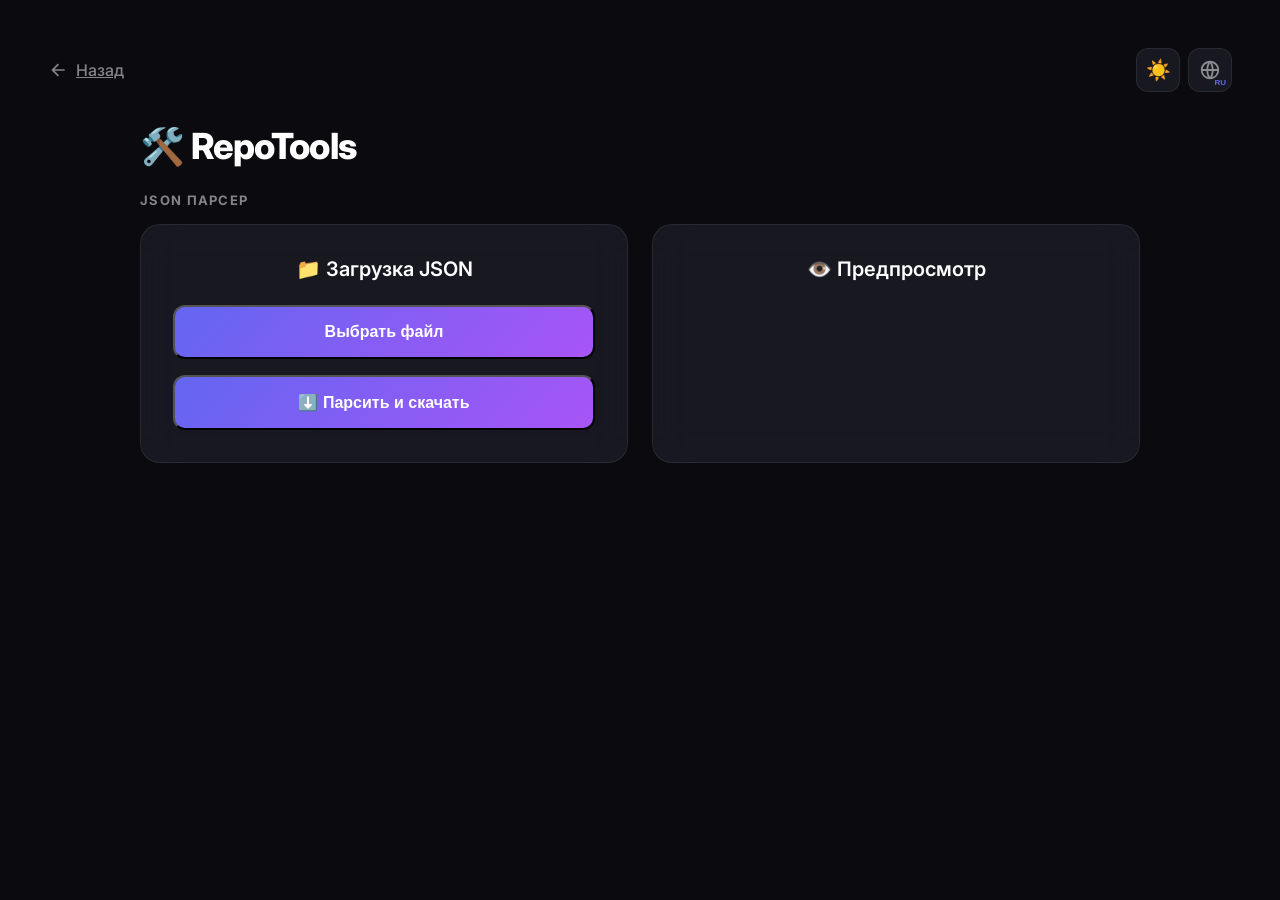
==== repotools/repository.html @ b291fd8c "1" ====
<!DOCTYPE html>
<html lang="ru" data-theme="dark">
<head>
    <meta charset="UTF-8">
    <meta name="viewport" content="width=device-width, initial-scale=1.0">
    <title data-i18n="title">RepoTools | iApps</title>
    <meta name="robots" content="noindex, nofollow, noarchive">
    <link rel="icon" type="image/png" href="../Images/Profile.PNG">
    <link rel="apple-touch-icon" href="../Images/Profile.PNG">
    <link rel="preconnect" href="https://fonts.googleapis.com">
    <link rel="preconnect" href="https://fonts.gstatic.com" crossorigin>
    <link href="https://fonts.googleapis.com/css2?family=Inter:wght@400;500;600;700&display=swap" rel="stylesheet">
    <style>
        :root { --font: 'Inter', -apple-system, sans-serif; }
        [data-theme="dark"] {
            --bg: #0a0a0f; --bg-card: rgba(26,26,36,0.9); --border: rgba(255,255,255,0.08);
            --text: #fff; --text-muted: rgba(255,255,255,0.5); --accent: #6366f1;
        }
        [data-theme="light"] {
            --bg: #f8fafc; --bg-card: rgba(255,255,255,0.95); --border: rgba(0,0,0,0.08);
            --text: #0f172a; --text-muted: #64748b; --accent: #6366f1;
        }
        *, *::before, *::after { margin: 0; padding: 0; box-sizing: border-box; }
        body {
            font-family: var(--font);
            background: var(--bg);
            color: var(--text);
            min-height: 100vh;
            padding: clamp(1rem, 5vw, 3rem);
            transition: all 0.3s;
        }
        .header { display: flex; align-items: center; justify-content: space-between; margin-bottom: 2rem; }
        .back { display: flex; align-items: center; gap: 0.5rem; color: var(--text-muted); font-weight: 500; transition: color 0.2s; }
        .back:hover { color: var(--accent); }
        .back svg { fill: currentColor; }
        .theme-btn {
            width: 44px; height: 44px; border-radius: 12px; background: var(--bg-card);
            border: 1px solid var(--border); display: flex; align-items: center; justify-content: center;
            font-size: 1.25rem; cursor: pointer; transition: all 0.2s;
        }
        .theme-btn:hover { border-color: var(--accent); }
        .actions { display: flex; gap: 0.5rem; }
        .lang-btn { position: relative; color: var(--text-muted); }
        .lang-btn:hover { color: var(--accent); }
        .lang-code { position: absolute; right: 5px; bottom: 4px; font-size: 0.5rem; font-weight: 800; line-height: 1; color: var(--accent); pointer-events: none; }
        .page-title { max-width: 1000px; margin: 0 auto 1.5rem; font-size: clamp(1.5rem, 4vw, 2.25rem); font-weight: 800; letter-spacing: -0.02em; }
        .tool { max-width: 1000px; margin: 0 auto 2.5rem; }
        .tool__title { font-size: 0.8125rem; font-weight: 700; letter-spacing: 0.1em; text-transform: uppercase; color: var(--text-muted); margin-bottom: 1rem; }
        .tool .container { max-width: none; }
        .container {
            display: grid;
            grid-template-columns: repeat(auto-fit, minmax(min(100%, 400px), 1fr));
            gap: 1.5rem;
            max-width: 1000px;
            margin: 0 auto;
        }
        .card {
            background: var(--bg-card);
            border: 1px solid var(--border);
            border-radius: 20px;
            padding: 2rem;
            backdrop-filter: blur(20px);
        }
        .card__title { font-size: 1.25rem; font-weight: 600; margin-bottom: 1.5rem; text-align: center; }
        .btn {
            display: flex; align-items: center; justify-content: center; width: 100%;
            padding: 1rem; font-size: 1rem; font-weight: 600; border-radius: 12px;
            background: linear-gradient(135deg, #6366f1, #a855f7); color: #fff;
            cursor: pointer; transition: all 0.2s; margin-bottom: 1rem; position: relative; overflow: hidden;
        }
        .btn:hover { transform: translateY(-2px); box-shadow: 0 8px 30px rgba(99,102,241,0.4); }
        .btn:last-child { margin-bottom: 0; }
        .btn input[type="file"] { position: absolute; inset: 0; opacity: 0; cursor: pointer; }
        .json-box {
            display: none; background: var(--bg); border: 1px solid var(--border); border-radius: 12px;
            padding: 1rem; max-height: 50vh; overflow: auto; font-family: 'SF Mono', monospace;
            font-size: 0.8125rem; line-height: 1.7; white-space: pre-wrap; word-break: break-word;
        }
        .json-box.active { display: block; }
        .json-key { color: #f472b6; }
        .json-string { color: #a5d6ff; }
        .json-boolean { color: #c4b5fd; }
        .json-number { color: #86efac; }
        ::-webkit-scrollbar { width: 8px; }
        ::-webkit-scrollbar-track { background: transparent; }
        ::-webkit-scrollbar-thumb { background: var(--border); border-radius: 4px; }
    </style>
</head>
<body>
    <div class="header">
        <a href="../" class="back">
            <svg width="20" height="20" viewBox="0 0 24 24"><path d="M7.828 11H20v2H7.828l5.364 5.364-1.414 1.414L4 12l7.778-7.778 1.414 1.414z"/></svg>
            <span data-i18n="back">Назад</span>
        </a>
        <div class="actions">
            <button class="theme-btn" id="themeBtn">🌙</button>
            <button class="theme-btn lang-btn" id="langBtn" type="button" aria-label="Сменить язык">
                <svg width="22" height="22" viewBox="0 0 24 24" fill="currentColor"><path d="M12 22C6.477 22 2 17.523 2 12S6.477 2 12 2s10 4.477 10 10-4.477 10-10 10zm-2.29-2.333A17.9 17.9 0 0 1 8.027 13H4.062a8.008 8.008 0 0 0 5.648 6.667zM10.03 13c.151 2.439.848 4.73 1.97 6.752A15.905 15.905 0 0 0 13.97 13h-3.94zm9.908 0h-3.965a17.9 17.9 0 0 1-1.683 6.667A8.008 8.008 0 0 0 19.938 13zM4.062 11h3.965A17.9 17.9 0 0 1 9.71 4.333 8.008 8.008 0 0 0 4.062 11zm5.969 0h3.938A15.905 15.905 0 0 0 12 4.248 15.905 15.905 0 0 0 10.03 11zm4.259-6.667A17.9 17.9 0 0 1 15.973 11h3.965a8.008 8.008 0 0 0-5.648-6.667z"/></svg>
                <span class="lang-code" id="langCode">RU</span>
            </button>
        </div>
    </div>

    <h1 class="page-title" data-i18n="pageTitle">🛠️ RepoTools</h1>

    <section class="tool">
        <h2 class="tool__title" data-i18n="tool">JSON Парсер</h2>
    <div class="container">
        <div class="card">
            <h2 class="card__title" data-i18n="upload">📁 Загрузка JSON</h2>
            <button class="btn">
                <span data-i18n="choose">Выбрать файл</span>
                <input type="file" id="fileInput" accept=".json">
            </button>
            <button class="btn" id="parseBtn" data-i18n="parse">⬇️ Парсить и скачать</button>
        </div>
        <div class="card">
            <h2 class="card__title" data-i18n="preview">👁️ Предпросмотр</h2>
            <pre class="json-box" id="jsonBox"></pre>
        </div>
    </div>
    </section>

    <script>
        // Language (shared with the main site via localStorage)
        const DICT = {
            ru: { title: 'RepoTools | iApps', pageTitle: '🛠️ RepoTools', tool: 'JSON Парсер', back: 'Назад', upload: '📁 Загрузка JSON', choose: 'Выбрать файл',
                  parse: '⬇️ Парсить и скачать', preview: '👁️ Предпросмотр', aria: 'Сменить язык',
                  errParse: 'Ошибка парсинга JSON', errField: 'Загрузите JSON с полем appRepositories' },
            en: { title: 'RepoTools | iApps', pageTitle: '🛠️ RepoTools', tool: 'JSON Parser', back: 'Back', upload: '📁 Upload JSON', choose: 'Choose file',
                  parse: '⬇️ Parse and download', preview: '👁️ Preview', aria: 'Change language',
                  errParse: 'JSON parsing error', errField: 'Upload a JSON file with an appRepositories field' }
        };
        let lang = 'ru';
        try { const s = localStorage.getItem('lang'); if (s === 'ru' || s === 'en') lang = s; } catch (e) {}
        const t = (k) => DICT[lang][k];
        function applyLang() {
            document.documentElement.lang = lang;
            document.querySelectorAll('[data-i18n]').forEach(el => { el.textContent = t(el.dataset.i18n); });
            document.getElementById('langCode').textContent = lang.toUpperCase();
            document.getElementById('langBtn').setAttribute('aria-label', t('aria'));
        }
        document.getElementById('langBtn').onclick = () => {
            lang = lang === 'ru' ? 'en' : 'ru';
            try { localStorage.setItem('lang', lang); } catch (e) {}
            applyLang();
        };
        applyLang();

        // Theme
        const html = document.documentElement;
        const themeBtn = document.getElementById('themeBtn');
        const saved = localStorage.getItem('theme') || 'dark';
        html.dataset.theme = saved;
        themeBtn.textContent = saved === 'dark' ? '☀️' : '🌙';
        
        themeBtn.onclick = () => {
            const next = html.dataset.theme === 'dark' ? 'light' : 'dark';
            html.dataset.theme = next;
            localStorage.setItem('theme', next);
            themeBtn.textContent = next === 'dark' ? '☀️' : '🌙';
        };

        // JSON Parser
        let jsonData = null;
        const fileInput = document.getElementById('fileInput');
        const parseBtn = document.getElementById('parseBtn');
        const jsonBox = document.getElementById('jsonBox');

        fileInput.onchange = function() {
            const file = this.files[0];
            if (!file) return;
            const reader = new FileReader();
            reader.onload = () => {
                try {
                    jsonData = JSON.parse(reader.result);
                    jsonBox.innerHTML = highlight(JSON.stringify(jsonData, null, 2));
                    jsonBox.classList.add('active');
                } catch { alert(t('errParse')); }
            };
            reader.readAsText(file);
        };

        function highlight(json) {
            return json.replace(
                /("(\\u[\da-fA-F]{4}|\\[^u]|[^\\"])*"(\s*:)?|\b(true|false|null)\b|-?\d+(?:\.\d*)?(?:[eE][+-]?\d+)?)/g,
                m => {
                    let c = 'json-number';
                    if (/^"/.test(m)) c = /:$/.test(m) ? 'json-key' : 'json-string';
                    else if (/true|false/.test(m)) c = 'json-boolean';
                    return `<span class="${c}">${m}</span>`;
                }
            );
        }

        parseBtn.onclick = () => {
            if (!jsonData?.appRepositories) return alert(t('errField'));
            const data = jsonData.appRepositories.map(a => ({
                appName: a.appName, appImage: a.appImage, appVersion: a.appVersion,
                appDescription: a.appDescription, appUpdateTime: a.appUpdateTime
            }));
            const blob = new Blob([JSON.stringify(data, null, 4)], { type: 'application/json' });
            const a = document.createElement('a');
            a.href = URL.createObjectURL(blob);
            a.download = 'Repo.json';
            a.click();
        };
    </script>
</body>
</html>
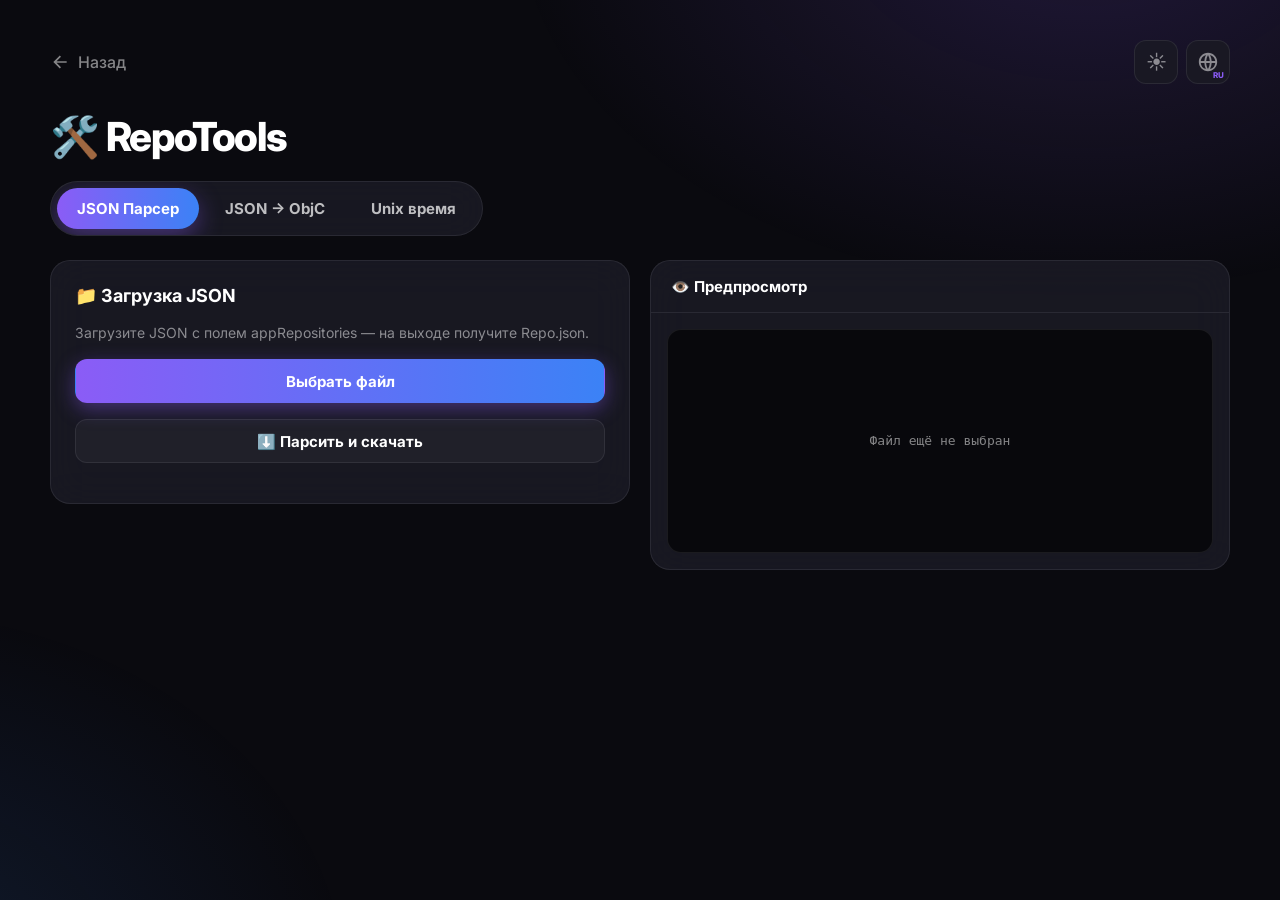
==== commit be04a18d: "2" ====
--- a/repotools/repository.html
+++ b/repotools/repository.html
@@ -2,209 +2,738 @@
 <html lang="ru" data-theme="dark">
 <head>
     <meta charset="UTF-8">
-    <meta name="viewport" content="width=device-width, initial-scale=1.0">
+    <meta name="viewport" content="width=device-width, initial-scale=1.0, viewport-fit=cover">
     <title data-i18n="title">RepoTools | iApps</title>
     <meta name="robots" content="noindex, nofollow, noarchive">
     <link rel="icon" type="image/png" href="../Images/Profile.PNG">
     <link rel="apple-touch-icon" href="../Images/Profile.PNG">
     <link rel="preconnect" href="https://fonts.googleapis.com">
     <link rel="preconnect" href="https://fonts.gstatic.com" crossorigin>
-    <link href="https://fonts.googleapis.com/css2?family=Inter:wght@400;500;600;700&display=swap" rel="stylesheet">
+    <link href="https://fonts.googleapis.com/css2?family=Inter:wght@400;500;600;700;800&display=swap" rel="stylesheet">
     <style>
-        :root { --font: 'Inter', -apple-system, sans-serif; }
+        :root {
+            --font: 'Inter', -apple-system, BlinkMacSystemFont, 'Segoe UI', sans-serif;
+            --mono: ui-monospace, SFMono-Regular, 'SF Mono', Menlo, Consolas, monospace;
+            --gradient: linear-gradient(90deg, #8b5cf6 0%, #3b82f6 100%);
+            --radius: 20px;
+            --transition: 0.3s cubic-bezier(0.4, 0, 0.2, 1);
+        }
         [data-theme="dark"] {
-            --bg: #0a0a0f; --bg-card: rgba(26,26,36,0.9); --border: rgba(255,255,255,0.08);
-            --text: #fff; --text-muted: rgba(255,255,255,0.5); --accent: #6366f1;
+            --bg: #0a0a0f; --bg-card: rgba(26, 26, 36, 0.9); --bg-soft: rgba(255, 255, 255, 0.04);
+            --border: rgba(255, 255, 255, 0.08); --border-hover: rgba(255, 255, 255, 0.18);
+            --text: #fff; --text-secondary: rgba(255, 255, 255, 0.72); --text-muted: rgba(255, 255, 255, 0.5);
+            --accent: #8b5cf6; --accent-soft: #c4b5fd; --accent-glow: rgba(139, 92, 246, 0.4);
+            --code-bg: #08080c; --code-ink: #eef2f7; --danger: #ff7a70; --ok: #4ade80;
+            --mark: rgba(250, 204, 21, 0.28); --mark-active: rgba(250, 204, 21, 0.7);
+            --glow-a: rgba(139, 92, 246, 0.18); --glow-b: rgba(59, 130, 246, 0.14);
         }
         [data-theme="light"] {
-            --bg: #f8fafc; --bg-card: rgba(255,255,255,0.95); --border: rgba(0,0,0,0.08);
-            --text: #0f172a; --text-muted: #64748b; --accent: #6366f1;
+            --bg: #f8fafc; --bg-card: rgba(255, 255, 255, 0.96); --bg-soft: rgba(15, 23, 42, 0.04);
+            --border: rgba(15, 23, 42, 0.09); --border-hover: rgba(15, 23, 42, 0.2);
+            --text: #0f172a; --text-secondary: #334155; --text-muted: #64748b;
+            --accent: #7c3aed; --accent-soft: #6d28d9; --accent-glow: rgba(124, 58, 237, 0.3);
+            --code-bg: #f1f5f9; --code-ink: #0f172a; --danger: #dc2626; --ok: #16a34a;
+            --mark: rgba(250, 204, 21, 0.4); --mark-active: rgba(245, 158, 11, 0.65);
+            --glow-a: rgba(139, 92, 246, 0.12); --glow-b: rgba(59, 130, 246, 0.1);
         }
         *, *::before, *::after { margin: 0; padding: 0; box-sizing: border-box; }
+        html { color-scheme: dark; }
+        html[data-theme="light"] { color-scheme: light; }
         body {
-            font-family: var(--font);
-            background: var(--bg);
-            color: var(--text);
-            min-height: 100vh;
-            padding: clamp(1rem, 5vw, 3rem);
-            transition: all 0.3s;
-        }
-        .header { display: flex; align-items: center; justify-content: space-between; margin-bottom: 2rem; }
-        .back { display: flex; align-items: center; gap: 0.5rem; color: var(--text-muted); font-weight: 500; transition: color 0.2s; }
+            font-family: var(--font); background: var(--bg); color: var(--text); min-height: 100vh;
+            padding: clamp(1rem, 4vw, 2.5rem); padding-bottom: 4rem; transition: background var(--transition), color var(--transition);
+            -webkit-font-smoothing: antialiased;
+        }
+        body::before {
+            content: ''; position: fixed; inset: 0; z-index: -1; pointer-events: none;
+            background: radial-gradient(60rem 40rem at 85% -10%, var(--glow-a), transparent 60%), radial-gradient(50rem 40rem at -10% 110%, var(--glow-b), transparent 60%);
+        }
+        button { font: inherit; color: inherit; background: none; border: 0; cursor: pointer; }
+        a { color: inherit; }
+        .shell { max-width: 1180px; margin: 0 auto; }
+
+        /* header */
+        .top { display: flex; align-items: center; justify-content: space-between; margin-bottom: 1.75rem; }
+        .back { display: inline-flex; align-items: center; gap: 0.5rem; color: var(--text-muted); font-weight: 500; text-decoration: none; transition: color var(--transition); }
         .back:hover { color: var(--accent); }
         .back svg { fill: currentColor; }
-        .theme-btn {
-            width: 44px; height: 44px; border-radius: 12px; background: var(--bg-card);
-            border: 1px solid var(--border); display: flex; align-items: center; justify-content: center;
-            font-size: 1.25rem; cursor: pointer; transition: all 0.2s;
-        }
-        .theme-btn:hover { border-color: var(--accent); }
         .actions { display: flex; gap: 0.5rem; }
-        .lang-btn { position: relative; color: var(--text-muted); }
-        .lang-btn:hover { color: var(--accent); }
+        .icon-btn { position: relative; width: 44px; height: 44px; border-radius: 12px; background: var(--bg-card); border: 1px solid var(--border); display: flex; align-items: center; justify-content: center; font-size: 1.25rem; color: var(--text-muted); transition: all var(--transition); }
+        .icon-btn:hover { border-color: var(--accent); color: var(--accent); }
         .lang-code { position: absolute; right: 5px; bottom: 4px; font-size: 0.5rem; font-weight: 800; line-height: 1; color: var(--accent); pointer-events: none; }
-        .page-title { max-width: 1000px; margin: 0 auto 1.5rem; font-size: clamp(1.5rem, 4vw, 2.25rem); font-weight: 800; letter-spacing: -0.02em; }
-        .tool { max-width: 1000px; margin: 0 auto 2.5rem; }
-        .tool__title { font-size: 0.8125rem; font-weight: 700; letter-spacing: 0.1em; text-transform: uppercase; color: var(--text-muted); margin-bottom: 1rem; }
-        .tool .container { max-width: none; }
-        .container {
-            display: grid;
-            grid-template-columns: repeat(auto-fit, minmax(min(100%, 400px), 1fr));
-            gap: 1.5rem;
-            max-width: 1000px;
-            margin: 0 auto;
-        }
-        .card {
-            background: var(--bg-card);
-            border: 1px solid var(--border);
-            border-radius: 20px;
-            padding: 2rem;
-            backdrop-filter: blur(20px);
-        }
-        .card__title { font-size: 1.25rem; font-weight: 600; margin-bottom: 1.5rem; text-align: center; }
-        .btn {
-            display: flex; align-items: center; justify-content: center; width: 100%;
-            padding: 1rem; font-size: 1rem; font-weight: 600; border-radius: 12px;
-            background: linear-gradient(135deg, #6366f1, #a855f7); color: #fff;
-            cursor: pointer; transition: all 0.2s; margin-bottom: 1rem; position: relative; overflow: hidden;
-        }
-        .btn:hover { transform: translateY(-2px); box-shadow: 0 8px 30px rgba(99,102,241,0.4); }
-        .btn:last-child { margin-bottom: 0; }
+        .page-title { font-size: clamp(1.75rem, 4.5vw, 2.5rem); font-weight: 800; letter-spacing: -0.03em; margin-bottom: 1.25rem; }
+
+        /* tool switcher */
+        .tool-tabs { display: flex; gap: 0.375rem; padding: 0.375rem; margin-bottom: 1.5rem; max-width: 100%; width: max-content; overflow-x: auto; scrollbar-width: none; background: var(--bg-card); border: 1px solid var(--border); border-radius: 9999px; backdrop-filter: blur(20px); -webkit-backdrop-filter: blur(20px); }
+        .tool-tabs::-webkit-scrollbar { display: none; }
+        .tool-tab { flex: 0 0 auto; padding: 0.7rem 1.25rem; border-radius: 9999px; font-size: 0.9375rem; font-weight: 700; color: var(--text-secondary); white-space: nowrap; transition: all var(--transition); }
+        .tool-tab:hover { color: var(--text); }
+        .tool-tab[aria-selected="true"] { background: var(--gradient); color: #fff; box-shadow: 0 8px 24px var(--accent-glow); }
+        .tool[hidden] { display: none; }
+
+        /* cards & controls */
+        .card { background: var(--bg-card); border: 1px solid var(--border); border-radius: var(--radius); backdrop-filter: blur(20px); -webkit-backdrop-filter: blur(20px); }
+        .grid-2 { display: grid; grid-template-columns: repeat(auto-fit, minmax(min(100%, 420px), 1fr)); gap: 1.25rem; align-items: start; }
+        .card__body { padding: 1.5rem; display: grid; gap: 1rem; }
+        .card__title { font-size: 1.125rem; font-weight: 700; }
+        .hint { font-size: 0.875rem; color: var(--text-muted); line-height: 1.5; }
+        .btn { display: inline-flex; align-items: center; justify-content: center; gap: 0.5rem; min-height: 44px; padding: 0.7rem 1.25rem; border-radius: 12px; font-size: 0.9375rem; font-weight: 700; border: 1px solid var(--border); background: var(--bg-soft); color: var(--text); transition: all var(--transition); position: relative; overflow: hidden; }
+        .btn:hover { border-color: var(--accent); transform: translateY(-1px); }
+        .btn:active { transform: scale(0.98); }
+        .btn--primary { background: var(--gradient); border-color: transparent; color: #fff; box-shadow: 0 6px 20px var(--accent-glow); }
+        .btn--primary:hover { box-shadow: 0 10px 30px var(--accent-glow); border-color: transparent; }
+        .btn--sm { min-height: 38px; padding: 0.5rem 0.9rem; font-size: 0.875rem; }
         .btn input[type="file"] { position: absolute; inset: 0; opacity: 0; cursor: pointer; }
-        .json-box {
-            display: none; background: var(--bg); border: 1px solid var(--border); border-radius: 12px;
-            padding: 1rem; max-height: 50vh; overflow: auto; font-family: 'SF Mono', monospace;
-            font-size: 0.8125rem; line-height: 1.7; white-space: pre-wrap; word-break: break-word;
-        }
-        .json-box.active { display: block; }
-        .json-key { color: #f472b6; }
-        .json-string { color: #a5d6ff; }
-        .json-boolean { color: #c4b5fd; }
-        .json-number { color: #86efac; }
-        ::-webkit-scrollbar { width: 8px; }
+        .input, .select { width: 100%; min-height: 44px; padding: 0 0.9rem; border-radius: 12px; background: var(--bg-soft); border: 1px solid var(--border); color: var(--text); font: inherit; font-size: 0.9375rem; transition: border-color var(--transition), box-shadow var(--transition); }
+        .input:focus, .select:focus { outline: none; border-color: var(--accent); box-shadow: 0 0 0 3px var(--accent-glow); }
+        .select { cursor: pointer; }
+        .select option { background: #1a1a24; color: #fff; }
+        [data-theme="light"] .select option { background: #fff; color: #0f172a; }
+        .status { min-width: 0; font-size: 0.8125rem; color: var(--text-muted); text-align: right; white-space: nowrap; overflow: hidden; text-overflow: ellipsis; }
+        .status.error { color: var(--danger); }
+        .status.ok { color: var(--ok); }
+
+        /* parser */
+        .json-box { background: var(--code-bg); border: 1px solid var(--border); border-radius: 14px; padding: 1rem; min-height: 14rem; max-height: 55vh; overflow: auto; font-family: var(--mono); font-size: 0.8125rem; line-height: 1.7; white-space: pre-wrap; word-break: break-word; color: var(--code-ink); }
+        .json-box.empty { color: var(--text-muted); display: flex; align-items: center; justify-content: center; text-align: center; }
+        .json-key { color: #f472b6; } .json-string { color: #7dd3fc; } .json-boolean { color: #c4b5fd; } .json-number { color: #4ade80; }
+        [data-theme="light"] .json-key { color: #be185d; } [data-theme="light"] .json-string { color: #0369a1; } [data-theme="light"] .json-boolean { color: #6d28d9; } [data-theme="light"] .json-number { color: #15803d; }
+        .card__head { display: flex; align-items: center; justify-content: space-between; gap: 1rem; padding: 0.9rem 1.25rem; border-bottom: 1px solid var(--border); min-height: 52px; }
+        .card__head .card__title { font-size: 0.9375rem; }
+
+        /* converter */
+        .toolbar { display: flex; align-items: flex-end; justify-content: space-between; gap: 1rem; flex-wrap: wrap; margin-bottom: 1rem; }
+        .toolbar h2 { font-size: 1.375rem; font-weight: 800; letter-spacing: -0.02em; }
+        .toolbar p { margin-top: 0.25rem; font-size: 0.875rem; color: var(--text-muted); }
+        .toolbar__actions { display: flex; gap: 0.5rem; flex-wrap: wrap; }
+        .searchbar { display: grid; grid-template-columns: minmax(160px, 1fr) auto auto auto; align-items: center; gap: 0.5rem; padding: 0.625rem; margin-bottom: 1rem; }
+        .search-count { min-width: 5.5rem; text-align: center; font-size: 0.8125rem; color: var(--text-muted); white-space: nowrap; }
+        .workspace { display: grid; grid-template-columns: repeat(2, minmax(0, 1fr)); gap: 1.25rem; }
+        .pane { min-width: 0; display: flex; flex-direction: column; overflow: hidden; }
+        .code { position: relative; flex: 1; min-height: 440px; background: var(--code-bg); }
+        .code__mirror, .code textarea {
+            position: absolute; inset: 0; width: 100%; height: 100%; margin: 0; padding: 1rem; border: 0; border-radius: 0;
+            font: 13.5px/1.6 var(--mono); letter-spacing: 0; tab-size: 2; white-space: pre-wrap; overflow-wrap: break-word; word-break: normal;
+            overflow: auto; scrollbar-gutter: stable; scrollbar-width: thin; scrollbar-color: var(--border-hover) transparent;
+        }
+        .code__mirror { color: transparent; overflow: hidden; pointer-events: none; }
+        .code textarea { resize: none; outline: none; background: transparent; color: var(--code-ink); caret-color: var(--accent); }
+        .code textarea::placeholder { color: var(--text-muted); }
+        .code__mirror::-webkit-scrollbar, .code textarea::-webkit-scrollbar { width: 8px; height: 8px; }
+        .code textarea::-webkit-scrollbar-thumb { background: var(--border-hover); border-radius: 4px; }
+        .code mark { color: transparent; background: var(--mark); border-radius: 3px; }
+        .code mark.is-active { background: var(--mark-active); }
+        .options { display: flex; align-items: center; gap: 1.25rem; flex-wrap: wrap; padding: 0.875rem 1.25rem; border-top: 1px solid var(--border); font-size: 0.875rem; color: var(--text-secondary); }
+        .check { display: inline-flex; align-items: center; gap: 0.5rem; cursor: pointer; user-select: none; }
+        .check input { width: 18px; height: 18px; accent-color: var(--accent); }
+        code.inline { font-family: var(--mono); font-size: 0.8125rem; padding: 0.1rem 0.4rem; border-radius: 6px; background: var(--bg-soft); border: 1px solid var(--border); }
+
+        /* unix time */
+        .epoch-grid { display: grid; grid-template-columns: repeat(2, minmax(0, 1fr)); gap: 0.75rem; }
+        .field { display: grid; gap: 0.375rem; }
+        .field > span { font-size: 0.75rem; font-weight: 700; letter-spacing: 0.04em; text-transform: uppercase; color: var(--text-muted); }
+        .result { min-height: 44px; display: flex; align-items: center; overflow-x: auto; padding: 0.6rem 0.9rem; background: var(--code-bg); border: 1px solid var(--border); border-radius: 12px; font: 0.8125rem/1.45 var(--mono); color: var(--code-ink); white-space: nowrap; scrollbar-width: none; }
+        .inline-form { display: grid; grid-template-columns: minmax(0, 1fr) 150px; gap: 0.5rem; }
+        .copyable { cursor: copy; transition: border-color var(--transition); }
+        .copyable:hover { border-color: var(--accent); }
+
+        .toast { position: fixed; left: 50%; bottom: 1.5rem; transform: translate(-50%, 140%); padding: 0.75rem 1.25rem; border-radius: 12px; background: var(--bg-card); border: 1px solid var(--border-hover); box-shadow: 0 12px 40px rgba(0, 0, 0, 0.35); font-size: 0.875rem; font-weight: 600; opacity: 0; transition: all var(--transition); z-index: 50; pointer-events: none; }
+        .toast.visible { transform: translate(-50%, 0); opacity: 1; }
+
+        @media (max-width: 860px) {
+            .workspace { grid-template-columns: 1fr; }
+            .code { min-height: 320px; }
+            .searchbar { grid-template-columns: 1fr 1fr; }
+            .searchbar .input, .search-count { grid-column: 1 / -1; }
+            .epoch-grid, .inline-form { grid-template-columns: 1fr; }
+            .toolbar__actions { width: 100%; }
+            .toolbar__actions .btn { flex: 1 1 auto; }
+        }
+        @media (max-width: 520px) {
+            .tool-tabs { width: 100%; }
+            .tool-tab { padding: 0.65rem 1rem; font-size: 0.875rem; }
+        }
+        ::-webkit-scrollbar { width: 8px; height: 8px; }
         ::-webkit-scrollbar-track { background: transparent; }
         ::-webkit-scrollbar-thumb { background: var(--border); border-radius: 4px; }
     </style>
 </head>
 <body>
-    <div class="header">
+<div class="shell">
+    <header class="top">
         <a href="../" class="back">
-            <svg width="20" height="20" viewBox="0 0 24 24"><path d="M7.828 11H20v2H7.828l5.364 5.364-1.414 1.414L4 12l7.778-7.778 1.414 1.414z"/></svg>
+            <svg width="20" height="20" viewBox="0 0 24 24" aria-hidden="true"><path d="M7.828 11H20v2H7.828l5.364 5.364-1.414 1.414L4 12l7.778-7.778 1.414 1.414z"/></svg>
             <span data-i18n="back">Назад</span>
         </a>
         <div class="actions">
-            <button class="theme-btn" id="themeBtn">🌙</button>
-            <button class="theme-btn lang-btn" id="langBtn" type="button" aria-label="Сменить язык">
-                <svg width="22" height="22" viewBox="0 0 24 24" fill="currentColor"><path d="M12 22C6.477 22 2 17.523 2 12S6.477 2 12 2s10 4.477 10 10-4.477 10-10 10zm-2.29-2.333A17.9 17.9 0 0 1 8.027 13H4.062a8.008 8.008 0 0 0 5.648 6.667zM10.03 13c.151 2.439.848 4.73 1.97 6.752A15.905 15.905 0 0 0 13.97 13h-3.94zm9.908 0h-3.965a17.9 17.9 0 0 1-1.683 6.667A8.008 8.008 0 0 0 19.938 13zM4.062 11h3.965A17.9 17.9 0 0 1 9.71 4.333 8.008 8.008 0 0 0 4.062 11zm5.969 0h3.938A15.905 15.905 0 0 0 12 4.248 15.905 15.905 0 0 0 10.03 11zm4.259-6.667A17.9 17.9 0 0 1 15.973 11h3.965a8.008 8.008 0 0 0-5.648-6.667z"/></svg>
+            <button class="icon-btn" id="themeBtn" type="button" aria-label="Переключить тему" data-i18n-aria="aria.theme">🌙</button>
+            <button class="icon-btn" id="langBtn" type="button" aria-label="Сменить язык" data-i18n-aria="aria.lang">
+                <svg width="22" height="22" viewBox="0 0 24 24" fill="currentColor" aria-hidden="true"><path d="M12 22C6.477 22 2 17.523 2 12S6.477 2 12 2s10 4.477 10 10-4.477 10-10 10zm-2.29-2.333A17.9 17.9 0 0 1 8.027 13H4.062a8.008 8.008 0 0 0 5.648 6.667zM10.03 13c.151 2.439.848 4.73 1.97 6.752A15.905 15.905 0 0 0 13.97 13h-3.94zm9.908 0h-3.965a17.9 17.9 0 0 1-1.683 6.667A8.008 8.008 0 0 0 19.938 13zM4.062 11h3.965A17.9 17.9 0 0 1 9.71 4.333 8.008 8.008 0 0 0 4.062 11zm5.969 0h3.938A15.905 15.905 0 0 0 12 4.248 15.905 15.905 0 0 0 10.03 11zm4.259-6.667A17.9 17.9 0 0 1 15.973 11h3.965a8.008 8.008 0 0 0-5.648-6.667z"/></svg>
                 <span class="lang-code" id="langCode">RU</span>
             </button>
         </div>
-    </div>
-
-    <h1 class="page-title" data-i18n="pageTitle">🛠️ RepoTools</h1>
-
-    <section class="tool">
-        <h2 class="tool__title" data-i18n="tool">JSON Парсер</h2>
-    <div class="container">
-        <div class="card">
-            <h2 class="card__title" data-i18n="upload">📁 Загрузка JSON</h2>
-            <button class="btn">
-                <span data-i18n="choose">Выбрать файл</span>
-                <input type="file" id="fileInput" accept=".json">
-            </button>
-            <button class="btn" id="parseBtn" data-i18n="parse">⬇️ Парсить и скачать</button>
+    </header>
+
+    <h1 class="page-title">🛠️ RepoTools</h1>
+
+    <!-- Чтобы добавить новый инструмент: кнопка в .tool-tabs (data-tool="имя") + <section class="tool" data-tool="имя" hidden> -->
+    <nav class="tool-tabs" id="toolTabs" role="tablist" aria-label="Tools">
+        <button class="tool-tab" type="button" role="tab" data-tool="parser" data-i18n="tab.parser" aria-selected="true">JSON Парсер</button>
+        <button class="tool-tab" type="button" role="tab" data-tool="objc" data-i18n="tab.objc" aria-selected="false">JSON → ObjC</button>
+        <button class="tool-tab" type="button" role="tab" data-tool="time" data-i18n="tab.time" aria-selected="false">Unix время</button>
+    </nav>
+
+    <!-- ============ Парсер Repo.json ============ -->
+    <section class="tool" id="tool-parser" data-tool="parser" role="tabpanel">
+        <div class="grid-2">
+            <div class="card card__body">
+                <h2 class="card__title" data-i18n="parser.upload">📁 Загрузка JSON</h2>
+                <p class="hint" data-i18n="parser.hint">Загрузите JSON с полем appRepositories — на выходе получите Repo.json.</p>
+                <button class="btn btn--primary" type="button">
+                    <span data-i18n="parser.choose">Выбрать файл</span>
+                    <input type="file" id="fileInput" accept=".json,application/json">
+                </button>
+                <button class="btn" type="button" id="parseBtn" data-i18n="parser.parse">⬇️ Парсить и скачать</button>
+                <p class="status" id="parserStatus" style="text-align:left"></p>
+            </div>
+            <div class="card">
+                <div class="card__head">
+                    <h2 class="card__title" data-i18n="parser.preview">👁️ Предпросмотр</h2>
+                </div>
+                <div style="padding:1rem">
+                    <pre class="json-box empty" id="jsonBox"><span data-i18n="parser.empty">Файл ещё не выбран</span></pre>
+                </div>
+            </div>
         </div>
-        <div class="card">
-            <h2 class="card__title" data-i18n="preview">👁️ Предпросмотр</h2>
-            <pre class="json-box" id="jsonBox"></pre>
+    </section>
+
+    <!-- ============ JSON -> ObjC ============ -->
+    <section class="tool" id="tool-objc" data-tool="objc" role="tabpanel" hidden>
+        <div class="toolbar">
+            <div>
+                <h2 data-i18n="objc.title">JSON → NSObject для Objective-C</h2>
+                <p data-i18n="objc.subtitle">Локальный конвертер: данные не покидают браузер</p>
+            </div>
+            <div class="toolbar__actions">
+                <button class="btn btn--sm" id="formatBtn" type="button" data-i18n="objc.format">Форматировать JSON</button>
+                <button class="btn btn--sm" id="sampleBtn" type="button" data-i18n="objc.sample">Пример</button>
+                <button class="btn btn--sm" id="clearBtn" type="button" data-i18n="objc.clear">Очистить</button>
+                <button class="btn btn--sm btn--primary" id="copyBtn" type="button" data-i18n="objc.copy">Копировать ObjC</button>
+            </div>
         </div>
-    </div>
+
+        <div class="card searchbar">
+            <input class="input" id="searchInput" type="search" placeholder="Поиск в JSON и ObjC" data-i18n-ph="objc.search" autocomplete="off">
+            <button class="btn btn--sm" id="searchPrevBtn" type="button" data-i18n="objc.prev">Назад</button>
+            <button class="btn btn--sm" id="searchNextBtn" type="button" data-i18n="objc.next">Вперёд</button>
+            <span class="search-count" id="searchCount">0 / 0</span>
+        </div>
+
+        <div class="workspace">
+            <article class="card pane">
+                <div class="card__head">
+                    <span class="card__title">JSON</span>
+                    <span class="status" id="inputStatus">Ожидаю ввод</span>
+                </div>
+                <div class="code">
+                    <pre class="code__mirror" id="jsonMirror" aria-hidden="true"></pre>
+                    <textarea id="jsonInput" spellcheck="false" aria-label="JSON input" placeholder='{"name":"Alex","active":true,"items":[1,null,"text"]}'></textarea>
+                </div>
+                <div class="options">
+                    <label class="check"><input id="wrapVariable" type="checkbox"> <span data-i18n="objc.wrap">Обернуть в id object = ...;</span></label>
+                    <label class="check"><input id="useMutable" type="checkbox"> <span data-i18n="objc.mutable">mutableCopy для коллекций</span></label>
+                </div>
+            </article>
+
+            <article class="card pane">
+                <div class="card__head">
+                    <span class="card__title">Objective-C NSObject</span>
+                    <span class="status" id="outputStatus">Готово</span>
+                </div>
+                <div class="code">
+                    <pre class="code__mirror" id="objcMirror" aria-hidden="true"></pre>
+                    <textarea id="objcOutput" spellcheck="false" aria-label="Objective-C output" readonly></textarea>
+                </div>
+            </article>
+        </div>
     </section>
 
-    <script>
-        // Language (shared with the main site via localStorage)
-        const DICT = {
-            ru: { title: 'RepoTools | iApps', pageTitle: '🛠️ RepoTools', tool: 'JSON Парсер', back: 'Назад', upload: '📁 Загрузка JSON', choose: 'Выбрать файл',
-                  parse: '⬇️ Парсить и скачать', preview: '👁️ Предпросмотр', aria: 'Сменить язык',
-                  errParse: 'Ошибка парсинга JSON', errField: 'Загрузите JSON с полем appRepositories' },
-            en: { title: 'RepoTools | iApps', pageTitle: '🛠️ RepoTools', tool: 'JSON Parser', back: 'Back', upload: '📁 Upload JSON', choose: 'Choose file',
-                  parse: '⬇️ Parse and download', preview: '👁️ Preview', aria: 'Change language',
-                  errParse: 'JSON parsing error', errField: 'Upload a JSON file with an appRepositories field' }
+    <!-- ============ Unix time ============ -->
+    <section class="tool" id="tool-time" data-tool="time" role="tabpanel" hidden>
+        <div class="grid-2">
+            <article class="card">
+                <div class="card__head">
+                    <span class="card__title" data-i18n="time.title">Unix time</span>
+                    <span class="status ok" data-i18n="time.live">Обновляется</span>
+                </div>
+                <div class="card__body">
+                    <div class="epoch-grid">
+                        <div class="field"><span data-i18n="time.sec">Секунды</span><div class="result copyable" id="nowSeconds">0</div></div>
+                        <div class="field"><span data-i18n="time.ms">Миллисекунды</span><div class="result copyable" id="nowMilliseconds">0</div></div>
+                        <div class="field"><span data-i18n="time.us">Микросекунды</span><div class="result copyable" id="nowMicroseconds">0</div></div>
+                        <div class="field"><span data-i18n="time.ns">Наносекунды</span><div class="result copyable" id="nowNanoseconds">0</div></div>
+                    </div>
+                </div>
+            </article>
+
+            <article class="card">
+                <div class="card__head">
+                    <span class="card__title" data-i18n="time.convert">Конвертер времени</span>
+                    <span class="status" id="timeStatus">Готово</span>
+                </div>
+                <div class="card__body">
+                    <div class="field">
+                        <span data-i18n="time.timestamp">Timestamp</span>
+                        <div class="inline-form">
+                            <input class="input" id="timestampInput" inputmode="numeric" placeholder="1781201784" autocomplete="off">
+                            <select class="select" id="timestampUnit" aria-label="Timestamp unit">
+                                <option value="auto" data-i18n="time.auto">Auto</option>
+                                <option value="seconds" data-i18n="time.sec">Секунды</option>
+                                <option value="milliseconds" data-i18n="time.ms">Миллисекунды</option>
+                                <option value="microseconds" data-i18n="time.us">Микросекунды</option>
+                                <option value="nanoseconds" data-i18n="time.ns">Наносекунды</option>
+                            </select>
+                        </div>
+                    </div>
+                    <div class="epoch-grid">
+                        <div class="field"><span data-i18n="time.local">Локальное время</span><div class="result copyable" id="localDateResult"></div></div>
+                        <div class="field"><span data-i18n="time.utc">UTC время</span><div class="result copyable" id="utcDateResult"></div></div>
+                        <div class="field"><span>ISO 8601</span><div class="result copyable" id="isoDateResult"></div></div>
+                        <div class="field"><span data-i18n="time.unit">Единица</span><div class="result" id="unitResult"></div></div>
+                    </div>
+                    <div class="field">
+                        <span data-i18n="time.date">Дата в timestamp</span>
+                        <div class="inline-form">
+                            <input class="input" id="dateInput" type="datetime-local" step="1">
+                            <button class="btn" id="dateNowBtn" type="button" data-i18n="time.now">Сейчас</button>
+                        </div>
+                    </div>
+                    <div class="epoch-grid">
+                        <div class="field"><span data-i18n="time.sec">Секунды</span><div class="result copyable" id="dateSecondsResult"></div></div>
+                        <div class="field"><span data-i18n="time.ms">Миллисекунды</span><div class="result copyable" id="dateMillisecondsResult"></div></div>
+                        <div class="field"><span data-i18n="time.us">Микросекунды</span><div class="result copyable" id="dateMicrosecondsResult"></div></div>
+                        <div class="field"><span data-i18n="time.ns">Наносекунды</span><div class="result copyable" id="dateNanosecondsResult"></div></div>
+                    </div>
+                </div>
+            </article>
+        </div>
+    </section>
+</div>
+<div class="toast" id="toast" role="status" aria-live="polite"></div>
+<script>
+(function () {
+    'use strict';
+    const $ = (s, r) => (r || document).querySelector(s);
+    const $$ = (s, r) => Array.from((r || document).querySelectorAll(s));
+
+    /* ===================== i18n ===================== */
+    const DICT = {
+        ru: {
+            title: 'RepoTools | iApps', back: 'Назад', copied: 'Скопировано', copyFail: 'Не удалось скопировать',
+            'aria.theme': 'Переключить тему', 'aria.lang': 'Сменить язык',
+            'tab.parser': 'JSON Парсер', 'tab.objc': 'JSON → ObjC', 'tab.time': 'Unix время',
+            'parser.upload': '📁 Загрузка JSON', 'parser.hint': 'Загрузите JSON с полем appRepositories — на выходе получите Repo.json.',
+            'parser.choose': 'Выбрать файл', 'parser.parse': '⬇️ Парсить и скачать', 'parser.preview': '👁️ Предпросмотр',
+            'parser.empty': 'Файл ещё не выбран', 'parser.errParse': 'Ошибка парсинга JSON', 'parser.errField': 'Загрузите JSON с полем appRepositories',
+            'parser.loaded': 'Загружено: {name}', 'parser.done': 'Готово: {n} приложений → Repo.json',
+            'objc.title': 'JSON → NSObject для Objective-C', 'objc.subtitle': 'Локальный конвертер: данные не покидают браузер',
+            'objc.format': 'Форматировать JSON', 'objc.sample': 'Пример', 'objc.clear': 'Очистить', 'objc.copy': 'Копировать ObjC',
+            'objc.search': 'Поиск в JSON и ObjC', 'objc.prev': 'Назад', 'objc.next': 'Вперёд', 'objc.noMatches': 'Нет совпадений',
+            'objc.wrap': 'Обернуть в id object = ...;', 'objc.mutable': 'mutableCopy для коллекций',
+            'objc.waiting': 'Ожидаю ввод', 'objc.ready': 'Готово', 'objc.valid': 'JSON валиден', 'objc.error': 'Ошибка', 'objc.chars': 'символов',
+            'time.title': 'Unix time', 'time.live': 'Обновляется', 'time.convert': 'Конвертер времени',
+            'time.sec': 'Секунды', 'time.ms': 'Миллисекунды', 'time.us': 'Микросекунды', 'time.ns': 'Наносекунды',
+            'time.timestamp': 'Timestamp', 'time.auto': 'Auto', 'time.local': 'Локальное время', 'time.utc': 'UTC время',
+            'time.unit': 'Единица', 'time.date': 'Дата в timestamp', 'time.now': 'Сейчас', 'time.ready': 'Готово',
+            'time.badTs': 'Неверный timestamp', 'time.badDate': 'Неверная дата'
+        },
+        en: {
+            title: 'RepoTools | iApps', back: 'Back', copied: 'Copied', copyFail: 'Could not copy',
+            'aria.theme': 'Toggle theme', 'aria.lang': 'Change language',
+            'tab.parser': 'JSON Parser', 'tab.objc': 'JSON → ObjC', 'tab.time': 'Unix time',
+            'parser.upload': '📁 Upload JSON', 'parser.hint': 'Upload a JSON with an appRepositories field — you will get Repo.json.',
+            'parser.choose': 'Choose file', 'parser.parse': '⬇️ Parse and download', 'parser.preview': '👁️ Preview',
+            'parser.empty': 'No file selected yet', 'parser.errParse': 'JSON parsing error', 'parser.errField': 'Upload a JSON file with an appRepositories field',
+            'parser.loaded': 'Loaded: {name}', 'parser.done': 'Done: {n} apps → Repo.json',
+            'objc.title': 'JSON → NSObject for Objective-C', 'objc.subtitle': 'Local converter: your data never leaves the browser',
+            'objc.format': 'Format JSON', 'objc.sample': 'Sample', 'objc.clear': 'Clear', 'objc.copy': 'Copy ObjC',
+            'objc.search': 'Search JSON and ObjC', 'objc.prev': 'Previous', 'objc.next': 'Next', 'objc.noMatches': 'No matches',
+            'objc.wrap': 'Wrap as id object = ...;', 'objc.mutable': 'mutableCopy for collections',
+            'objc.waiting': 'Waiting for input', 'objc.ready': 'Ready', 'objc.valid': 'Valid JSON', 'objc.error': 'Error', 'objc.chars': 'characters',
+            'time.title': 'Unix time', 'time.live': 'Live', 'time.convert': 'Time converter',
+            'time.sec': 'Seconds', 'time.ms': 'Milliseconds', 'time.us': 'Microseconds', 'time.ns': 'Nanoseconds',
+            'time.timestamp': 'Timestamp', 'time.auto': 'Auto', 'time.local': 'Local time', 'time.utc': 'UTC time',
+            'time.unit': 'Detected unit', 'time.date': 'Date to timestamp', 'time.now': 'Now', 'time.ready': 'Ready',
+            'time.badTs': 'Invalid timestamp', 'time.badDate': 'Invalid date'
+        }
+    };
+    let lang = 'ru';
+    try { const s = localStorage.getItem('lang'); if (s === 'ru' || s === 'en') lang = s; } catch (e) {}
+    const t = (key, vars) => {
+        let s = (DICT[lang] && DICT[lang][key]) || DICT.ru[key] || key;
+        if (vars) Object.keys(vars).forEach(k => { s = s.split('{' + k + '}').join(vars[k]); });
+        return s;
+    };
+
+    /* ===================== utils ===================== */
+    const toastEl = $('#toast');
+    let toastTimer;
+    function toast(text) {
+        toastEl.textContent = text;
+        toastEl.classList.add('visible');
+        clearTimeout(toastTimer);
+        toastTimer = setTimeout(() => toastEl.classList.remove('visible'), 1800);
+    }
+    async function copyText(text) {
+        try {
+            if (navigator.clipboard && window.isSecureContext) { await navigator.clipboard.writeText(text); return true; }
+        } catch (e) { /* fall back below */ }
+        try {
+            const ta = document.createElement('textarea');
+            ta.value = text; ta.setAttribute('readonly', ''); ta.style.cssText = 'position:fixed;opacity:0';
+            document.body.appendChild(ta); ta.select();
+            const ok = document.execCommand('copy');
+            document.body.removeChild(ta);
+            return ok;
+        } catch (e) { return false; }
+    }
+    const escHtml = (s) => s.replace(/&/g, '&amp;').replace(/</g, '&lt;').replace(/>/g, '&gt;');
+
+    /* ===================== theme ===================== */
+    const html = document.documentElement;
+    const themeBtn = $('#themeBtn');
+    function applyTheme(theme) {
+        html.dataset.theme = theme;
+        themeBtn.textContent = theme === 'dark' ? '☀️' : '🌙';
+    }
+    let savedTheme = 'dark';
+    try { savedTheme = localStorage.getItem('theme') || 'dark'; } catch (e) {}
+    applyTheme(savedTheme === 'light' ? 'light' : 'dark');
+    themeBtn.addEventListener('click', () => {
+        const next = html.dataset.theme === 'dark' ? 'light' : 'dark';
+        applyTheme(next);
+        try { localStorage.setItem('theme', next); } catch (e) {}
+    });
+
+    /* ===================== tool switcher ===================== */
+    const tabs = $$('.tool-tab');
+    const sections = $$('.tool');
+    const TOOLS = tabs.map(b => b.dataset.tool);
+    function setTool(name, updateHash) {
+        if (TOOLS.indexOf(name) === -1) name = TOOLS[0];
+        sections.forEach(s => { s.hidden = s.dataset.tool !== name; });
+        tabs.forEach(b => { b.setAttribute('aria-selected', String(b.dataset.tool === name)); });
+        try { localStorage.setItem('repotoolsTool', name); } catch (e) {}
+        if (updateHash) history.replaceState(null, '', '#' + name);
+        const active = $('.tool-tab[aria-selected="true"]');
+        if (active && active.scrollIntoView) active.scrollIntoView({ block: 'nearest', inline: 'center' });
+    }
+    tabs.forEach(b => b.addEventListener('click', () => setTool(b.dataset.tool, true)));
+    window.addEventListener('hashchange', () => setTool(location.hash.slice(1), false));
+
+    /* ===================== Parser (Repo.json) ===================== */
+    const fileInput = $('#fileInput'), parseBtn = $('#parseBtn'), jsonBox = $('#jsonBox'), parserStatus = $('#parserStatus');
+    let parserData = null, parserFileName = '';
+    function highlight(json) {
+        return escHtml(json).replace(
+            /("(\\u[\da-fA-F]{4}|\\[^u]|[^\\"])*"(\s*:)?|\b(true|false|null)\b|-?\d+(?:\.\d*)?(?:[eE][+-]?\d+)?)/g,
+            (m) => {
+                let c = 'json-number';
+                if (/^"/.test(m)) c = /:$/.test(m) ? 'json-key' : 'json-string';
+                else if (/true|false/.test(m)) c = 'json-boolean';
+                return '<span class="' + c + '">' + m + '</span>';
+            });
+    }
+    function setParserStatus(text, cls) {
+        parserStatus.textContent = text || '';
+        parserStatus.className = 'status' + (cls ? ' ' + cls : '');
+        parserStatus.style.textAlign = 'left';
+    }
+    fileInput.addEventListener('change', function () {
+        const file = this.files[0];
+        if (!file) return;
+        const reader = new FileReader();
+        reader.onload = () => {
+            try {
+                parserData = JSON.parse(reader.result);
+                parserFileName = file.name;
+                jsonBox.classList.remove('empty');
+                jsonBox.innerHTML = highlight(JSON.stringify(parserData, null, 2));
+                setParserStatus(t('parser.loaded', { name: file.name }), 'ok');
+            } catch (e) {
+                parserData = null;
+                setParserStatus(t('parser.errParse'), 'error');
+                toast(t('parser.errParse'));
+            }
         };
-        let lang = 'ru';
-        try { const s = localStorage.getItem('lang'); if (s === 'ru' || s === 'en') lang = s; } catch (e) {}
-        const t = (k) => DICT[lang][k];
-        function applyLang() {
-            document.documentElement.lang = lang;
-            document.querySelectorAll('[data-i18n]').forEach(el => { el.textContent = t(el.dataset.i18n); });
-            document.getElementById('langCode').textContent = lang.toUpperCase();
-            document.getElementById('langBtn').setAttribute('aria-label', t('aria'));
-        }
-        document.getElementById('langBtn').onclick = () => {
-            lang = lang === 'ru' ? 'en' : 'ru';
-            try { localStorage.setItem('lang', lang); } catch (e) {}
-            applyLang();
-        };
+        reader.readAsText(file);
+    });
+    parseBtn.addEventListener('click', () => {
+        if (!parserData || !Array.isArray(parserData.appRepositories)) {
+            setParserStatus(t('parser.errField'), 'error');
+            toast(t('parser.errField'));
+            return;
+        }
+        const data = parserData.appRepositories.map(a => ({
+            appName: a.appName, appImage: a.appImage, appVersion: a.appVersion,
+            appDescription: a.appDescription, appUpdateTime: a.appUpdateTime
+        }));
+        const blob = new Blob([JSON.stringify(data, null, 4)], { type: 'application/json' });
+        const a = document.createElement('a');
+        a.href = URL.createObjectURL(blob);
+        a.download = 'Repo.json';
+        document.body.appendChild(a); a.click(); document.body.removeChild(a);
+        setTimeout(() => URL.revokeObjectURL(a.href), 1000);
+        setParserStatus(t('parser.done', { n: data.length }), 'ok');
+    });
+
+    /* ===================== JSON -> ObjC ===================== */
+    const jsonInput = $('#jsonInput'), objcOutput = $('#objcOutput');
+    const jsonMirror = $('#jsonMirror'), objcMirror = $('#objcMirror');
+    const inputStatus = $('#inputStatus'), outputStatus = $('#outputStatus');
+    const wrapVariable = $('#wrapVariable'), useMutable = $('#useMutable');
+    const searchInput = $('#searchInput'), searchCount = $('#searchCount');
+    const sampleJson = {
+        user: { id: 42, name: 'Ivan', premium: true, balance: 19.95, email: null },
+        tags: ['ios', 'objc', 'json'],
+        meta: { source: 'web-tool', retries: 0 }
+    };
+    let searchMatches = [], activeSearchIndex = -1, lastValid = true;
+
+    function escapeObjCString(value) {
+        return value.replace(/\\/g, '\\\\').replace(/"/g, '\\"').replace(/\n/g, '\\n').replace(/\r/g, '\\r').replace(/\t/g, '\\t');
+    }
+    const indent = (level) => '    '.repeat(level);
+    function numberLiteral(value) {
+        if (Number.isFinite(value)) return '@(' + String(value) + ')';
+        return '[NSNull null]';
+    }
+    function toObjC(value, level) {
+        level = level || 0;
+        if (value === null) return '[NSNull null]';
+        if (Array.isArray(value)) {
+            if (value.length === 0) return '@[]';
+            const items = value.map(item => indent(level + 1) + toObjC(item, level + 1));
+            return '@[\n' + items.join(',\n') + '\n' + indent(level) + ']';
+        }
+        if (typeof value === 'object') {
+            const entries = Object.entries(value);
+            if (entries.length === 0) return '@{}';
+            const pairs = entries.map(([key, item]) => indent(level + 1) + '@"' + escapeObjCString(key) + '": ' + toObjC(item, level + 1));
+            return '@{\n' + pairs.join(',\n') + '\n' + indent(level) + '}';
+        }
+        if (typeof value === 'string') return '@"' + escapeObjCString(value) + '"';
+        if (typeof value === 'number') return numberLiteral(value);
+        if (typeof value === 'boolean') return value ? '@YES' : '@NO';
+        return '[NSNull null]';
+    }
+    function setStatus(el, text, isError) { el.textContent = text; el.classList.toggle('error', !!isError); }
+
+    function updateOutput() {
+        const raw = jsonInput.value.trim();
+        if (!raw) {
+            objcOutput.value = '';
+            setStatus(inputStatus, t('objc.waiting'));
+            setStatus(outputStatus, t('objc.ready'));
+        } else {
+            try {
+                const parsed = JSON.parse(raw);
+                let code = toObjC(parsed);
+                if (useMutable.checked && parsed !== null && typeof parsed === 'object') code = '[' + code + ' mutableCopy]';
+                objcOutput.value = wrapVariable.checked ? 'id object = ' + code + ';' : code + ';';
+                setStatus(inputStatus, t('objc.valid'));
+                inputStatus.classList.toggle('ok', true);
+                setStatus(outputStatus, objcOutput.value.length + ' ' + t('objc.chars'));
+                lastValid = true;
+            } catch (error) {
+                objcOutput.value = '';
+                setStatus(inputStatus, error.message, true);
+                setStatus(outputStatus, t('objc.error'), true);
+                lastValid = false;
+            }
+        }
+        if (!raw || !lastValid) inputStatus.classList.remove('ok');
+        updateSearch(true);
+    }
+
+    /* --- search with highlight layer (does not steal focus from the search box) --- */
+    function findMatches(text, pane) {
+        const q = searchInput.value.trim().toLowerCase();
+        if (!q) return [];
+        const hay = text.toLowerCase(), out = [];
+        let i = hay.indexOf(q);
+        while (i !== -1) { out.push({ pane: pane, start: i, end: i + q.length }); i = hay.indexOf(q, i + q.length); }
+        return out;
+    }
+    function renderMirror(mirror, text, pane) {
+        const mine = [];
+        searchMatches.forEach((m, idx) => { if (m.pane === pane) mine.push({ m: m, idx: idx }); });
+        if (!mine.length) { mirror.innerHTML = ''; return; }
+        let out = '', pos = 0;
+        mine.forEach(({ m, idx }) => {
+            out += escHtml(text.slice(pos, m.start));
+            out += '<mark' + (idx === activeSearchIndex ? ' class="is-active"' : '') + '>' + escHtml(text.slice(m.start, m.end)) + '</mark>';
+            pos = m.end;
+        });
+        out += escHtml(text.slice(pos)) + '\n';
+        mirror.innerHTML = out;
+        mirror.scrollTop = pane === 'json' ? jsonInput.scrollTop : objcOutput.scrollTop;
+    }
+    function renderSearch() {
+        renderMirror(jsonMirror, jsonInput.value, 'json');
+        renderMirror(objcMirror, objcOutput.value, 'objc');
+        if (!searchInput.value.trim()) searchCount.textContent = '0 / 0';
+        else if (!searchMatches.length) searchCount.textContent = t('objc.noMatches');
+        else searchCount.textContent = (activeSearchIndex + 1) + ' / ' + searchMatches.length;
+    }
+    function updateSearch(keepIndex) {
+        const prev = activeSearchIndex;
+        searchMatches = findMatches(jsonInput.value, 'json').concat(findMatches(objcOutput.value, 'objc'));
+        if (!searchMatches.length) activeSearchIndex = -1;
+        else if (keepIndex && prev >= 0) activeSearchIndex = Math.min(prev, searchMatches.length - 1);
+        else activeSearchIndex = 0;
+        renderSearch();
+    }
+    function revealActive() {
+        const m = searchMatches[activeSearchIndex];
+        if (!m) return;
+        const mirror = m.pane === 'json' ? jsonMirror : objcMirror;
+        const ta = m.pane === 'json' ? jsonInput : objcOutput;
+        const el = mirror.querySelector('mark.is-active');
+        if (el) { ta.scrollTop = Math.max(0, el.offsetTop - ta.clientHeight / 3); mirror.scrollTop = ta.scrollTop; }
+    }
+    function moveSearch(dir) {
+        if (!searchMatches.length) updateSearch();
+        if (!searchMatches.length) return;
+        activeSearchIndex = (activeSearchIndex + dir + searchMatches.length) % searchMatches.length;
+        renderSearch();
+        revealActive();
+    }
+    jsonInput.addEventListener('scroll', () => { jsonMirror.scrollTop = jsonInput.scrollTop; jsonMirror.scrollLeft = jsonInput.scrollLeft; });
+    objcOutput.addEventListener('scroll', () => { objcMirror.scrollTop = objcOutput.scrollTop; objcMirror.scrollLeft = objcOutput.scrollLeft; });
+    jsonInput.addEventListener('input', updateOutput);
+    wrapVariable.addEventListener('change', updateOutput);
+    useMutable.addEventListener('change', updateOutput);
+    searchInput.addEventListener('input', () => { updateSearch(); revealActive(); });
+    searchInput.addEventListener('keydown', (e) => {
+        if (e.key === 'Enter') { e.preventDefault(); moveSearch(e.shiftKey ? -1 : 1); }
+    });
+    $('#searchPrevBtn').addEventListener('click', () => moveSearch(-1));
+    $('#searchNextBtn').addEventListener('click', () => moveSearch(1));
+
+    $('#formatBtn').addEventListener('click', () => {
+        try {
+            jsonInput.value = JSON.stringify(JSON.parse(jsonInput.value), null, 2);
+            updateOutput();
+        } catch (error) { setStatus(inputStatus, error.message, true); }
+    });
+    $('#sampleBtn').addEventListener('click', () => { jsonInput.value = JSON.stringify(sampleJson, null, 2); updateOutput(); });
+    $('#clearBtn').addEventListener('click', () => { jsonInput.value = ''; updateOutput(); jsonInput.focus(); });
+    $('#copyBtn').addEventListener('click', async () => {
+        if (!objcOutput.value) return;
+        toast((await copyText(objcOutput.value)) ? t('copied') : t('copyFail'));
+    });
+
+    /* ===================== Unix time ===================== */
+    const timestampInput = $('#timestampInput'), timestampUnit = $('#timestampUnit'), dateInput = $('#dateInput'), timeStatus = $('#timeStatus');
+    const out = {
+        nowS: $('#nowSeconds'), nowMs: $('#nowMilliseconds'), nowUs: $('#nowMicroseconds'), nowNs: $('#nowNanoseconds'),
+        local: $('#localDateResult'), utc: $('#utcDateResult'), iso: $('#isoDateResult'), unit: $('#unitResult'),
+        dS: $('#dateSecondsResult'), dMs: $('#dateMillisecondsResult'), dUs: $('#dateMicrosecondsResult'), dNs: $('#dateNanosecondsResult')
+    };
+    const UNIT_KEY = { seconds: 'time.sec', milliseconds: 'time.ms', microseconds: 'time.us', nanoseconds: 'time.ns' };
+    function detectUnit(value) {
+        if (timestampUnit.value !== 'auto') return timestampUnit.value;
+        const digits = value.replace(/^-/, '').replace(/\D/g, '').length;
+        if (digits >= 18) return 'nanoseconds';
+        if (digits >= 15) return 'microseconds';
+        if (digits >= 12) return 'milliseconds';
+        return 'seconds';
+    }
+    function toMilliseconds(value, unit) {
+        if (value.indexOf('.') !== -1) {
+            const n = Number(value);
+            return { seconds: n * 1000, milliseconds: n, microseconds: n / 1000, nanoseconds: n / 1e6 }[unit];
+        }
+        const v = BigInt(value);
+        if (unit === 'nanoseconds') return Number(v / 1000000n);
+        if (unit === 'microseconds') return Number(v / 1000n);
+        if (unit === 'milliseconds') return Number(v);
+        return Number(v * 1000n);
+    }
+    const locale = () => (lang === 'ru' ? 'ru-RU' : 'en-US');
+    const fmtOpts = { year: 'numeric', month: '2-digit', day: '2-digit', hour: '2-digit', minute: '2-digit', second: '2-digit', timeZoneName: 'short' };
+    const fmtLocal = (d) => new Intl.DateTimeFormat(locale(), fmtOpts).format(d);
+    const fmtUtc = (d) => new Intl.DateTimeFormat(locale(), Object.assign({ timeZone: 'UTC' }, fmtOpts)).format(d);
+    function clearTs() { out.local.textContent = out.utc.textContent = out.iso.textContent = out.unit.textContent = ''; }
+    function updateNow() {
+        const ms = BigInt(Date.now());
+        out.nowS.textContent = String(ms / 1000n); out.nowMs.textContent = String(ms);
+        out.nowUs.textContent = String(ms * 1000n); out.nowNs.textContent = String(ms * 1000000n);
+    }
+    function updateTimestamp() {
+        const value = timestampInput.value.trim();
+        if (!value) { clearTs(); setStatus(timeStatus, t('time.ready')); return; }
+        try {
+            if (!/^-?\d+(\.\d+)?$/.test(value)) throw new Error(t('time.badTs'));
+            const unit = detectUnit(value);
+            const date = new Date(toMilliseconds(value, unit));
+            if (Number.isNaN(date.getTime())) throw new Error(t('time.badTs'));
+            out.local.textContent = fmtLocal(date); out.utc.textContent = fmtUtc(date);
+            out.iso.textContent = date.toISOString(); out.unit.textContent = t(UNIT_KEY[unit]);
+            setStatus(timeStatus, t('time.ready'));
+        } catch (e) { clearTs(); setStatus(timeStatus, e.message, true); }
+    }
+    function toDateInputValue(date) {
+        return new Date(date.getTime() - date.getTimezoneOffset() * 60000).toISOString().slice(0, 19);
+    }
+    function updateDate() {
+        if (!dateInput.value) { out.dS.textContent = out.dMs.textContent = out.dUs.textContent = out.dNs.textContent = ''; return; }
+        const ms = new Date(dateInput.value).getTime();
+        if (Number.isNaN(ms)) { setStatus(timeStatus, t('time.badDate'), true); return; }
+        const b = BigInt(ms);
+        out.dS.textContent = String(b / 1000n); out.dMs.textContent = String(b);
+        out.dUs.textContent = String(b * 1000n); out.dNs.textContent = String(b * 1000000n);
+    }
+    function fillNow() { dateInput.value = toDateInputValue(new Date()); updateDate(); }
+    timestampInput.addEventListener('input', updateTimestamp);
+    timestampUnit.addEventListener('change', updateTimestamp);
+    dateInput.addEventListener('input', updateDate);
+    $('#dateNowBtn').addEventListener('click', fillNow);
+    // click on any result to copy it
+    $$('.copyable').forEach(el => el.addEventListener('click', async () => {
+        const v = el.textContent.trim();
+        if (v) toast((await copyText(v)) ? t('copied') : t('copyFail'));
+    }));
+    setInterval(updateNow, 1000);
+
+    /* ===================== language ===================== */
+    function applyLang() {
+        html.lang = lang;
+        document.title = t('title');
+        $$('[data-i18n]').forEach(el => { el.textContent = t(el.dataset.i18n); });
+        $$('[data-i18n-ph]').forEach(el => { el.placeholder = t(el.dataset.i18nPh); });
+        $$('[data-i18n-aria]').forEach(el => { el.setAttribute('aria-label', t(el.dataset.i18nAria)); });
+        $('#langCode').textContent = lang.toUpperCase();
+        if (!parserData) { jsonBox.classList.add('empty'); }
+        updateOutput(); updateTimestamp(); updateDate();
+    }
+    $('#langBtn').addEventListener('click', () => {
+        lang = lang === 'ru' ? 'en' : 'ru';
+        try { localStorage.setItem('lang', lang); } catch (e) {}
         applyLang();
-
-        // Theme
-        const html = document.documentElement;
-        const themeBtn = document.getElementById('themeBtn');
-        const saved = localStorage.getItem('theme') || 'dark';
-        html.dataset.theme = saved;
-        themeBtn.textContent = saved === 'dark' ? '☀️' : '🌙';
-        
-        themeBtn.onclick = () => {
-            const next = html.dataset.theme === 'dark' ? 'light' : 'dark';
-            html.dataset.theme = next;
-            localStorage.setItem('theme', next);
-            themeBtn.textContent = next === 'dark' ? '☀️' : '🌙';
-        };
-
-        // JSON Parser
-        let jsonData = null;
-        const fileInput = document.getElementById('fileInput');
-        const parseBtn = document.getElementById('parseBtn');
-        const jsonBox = document.getElementById('jsonBox');
-
-        fileInput.onchange = function() {
-            const file = this.files[0];
-            if (!file) return;
-            const reader = new FileReader();
-            reader.onload = () => {
-                try {
-                    jsonData = JSON.parse(reader.result);
-                    jsonBox.innerHTML = highlight(JSON.stringify(jsonData, null, 2));
-                    jsonBox.classList.add('active');
-                } catch { alert(t('errParse')); }
-            };
-            reader.readAsText(file);
-        };
-
-        function highlight(json) {
-            return json.replace(
-                /("(\\u[\da-fA-F]{4}|\\[^u]|[^\\"])*"(\s*:)?|\b(true|false|null)\b|-?\d+(?:\.\d*)?(?:[eE][+-]?\d+)?)/g,
-                m => {
-                    let c = 'json-number';
-                    if (/^"/.test(m)) c = /:$/.test(m) ? 'json-key' : 'json-string';
-                    else if (/true|false/.test(m)) c = 'json-boolean';
-                    return `<span class="${c}">${m}</span>`;
-                }
-            );
-        }
-
-        parseBtn.onclick = () => {
-            if (!jsonData?.appRepositories) return alert(t('errField'));
-            const data = jsonData.appRepositories.map(a => ({
-                appName: a.appName, appImage: a.appImage, appVersion: a.appVersion,
-                appDescription: a.appDescription, appUpdateTime: a.appUpdateTime
-            }));
-            const blob = new Blob([JSON.stringify(data, null, 4)], { type: 'application/json' });
-            const a = document.createElement('a');
-            a.href = URL.createObjectURL(blob);
-            a.download = 'Repo.json';
-            a.click();
-        };
-    </script>
+    });
+
+    /* ===================== init ===================== */
+    jsonInput.value = JSON.stringify(sampleJson, null, 2);
+    timestampInput.value = String(Math.floor(Date.now() / 1000));
+    fillNow();
+    updateNow();
+    let startTool = location.hash.slice(1);
+    if (TOOLS.indexOf(startTool) === -1) { try { startTool = localStorage.getItem('repotoolsTool') || TOOLS[0]; } catch (e) { startTool = TOOLS[0]; } }
+    setTool(startTool, false);
+    applyLang();
+})();
+</script>
 </body>
-</html>+</html>
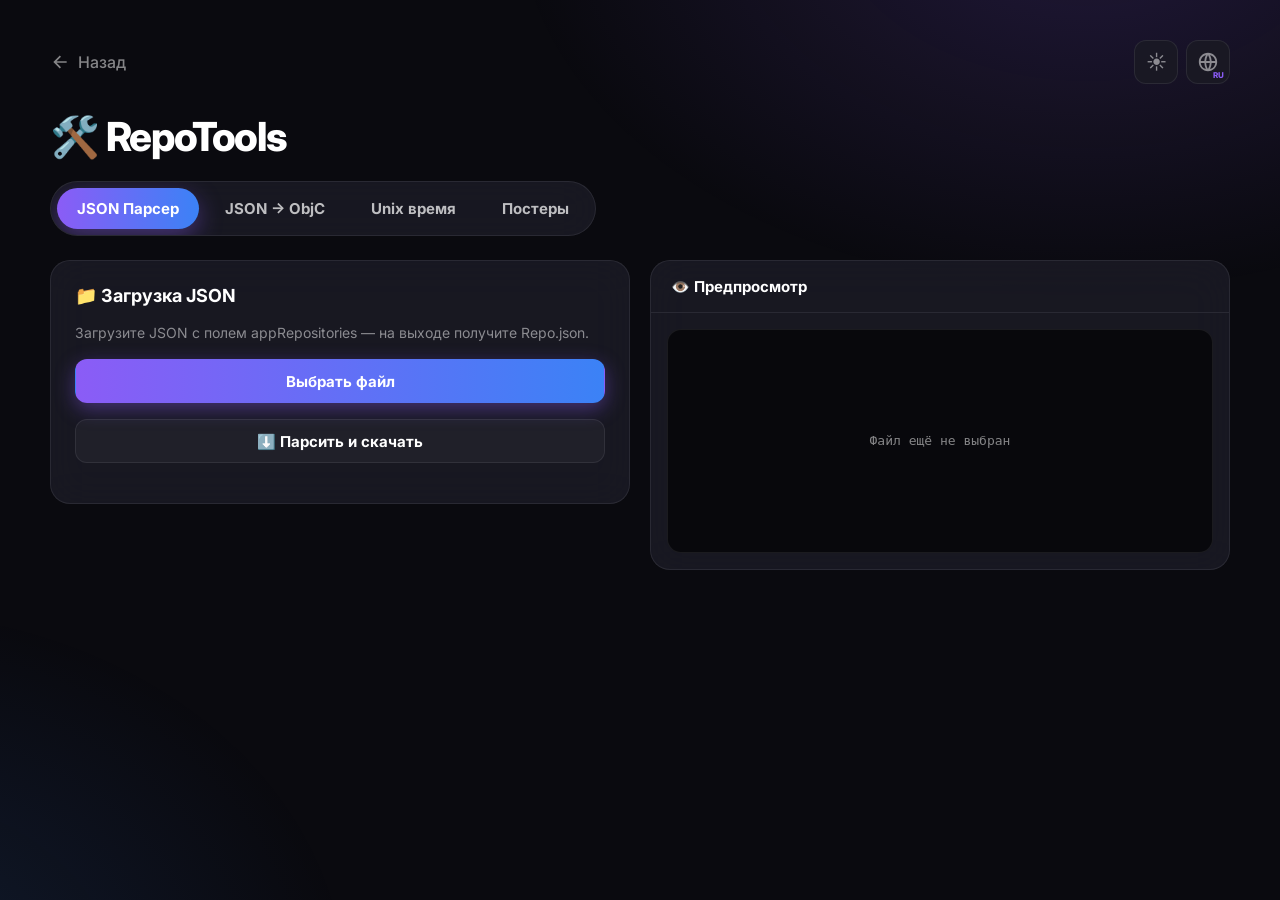
==== commit 1d193e7d: "3" ====
--- a/repotools/repository.html
+++ b/repotools/repository.html
@@ -153,6 +153,38 @@
             .tool-tabs { width: 100%; }
             .tool-tab { padding: 0.65rem 1rem; font-size: 0.875rem; }
         }
+        /* ============ Posters ============ */
+        .poster-layout { display: grid; grid-template-columns: 380px minmax(0, 1fr); gap: 1.25rem; align-items: start; }
+        .poster-controls { padding: 1.25rem; display: grid; gap: 1rem; }
+        .seg { display: grid; grid-template-columns: 1fr 1fr; gap: 0.25rem; padding: 0.25rem; border-radius: 12px; background: var(--bg-soft); border: 1px solid var(--border); }
+        .seg button { padding: 0.6rem 0.5rem; border-radius: 9px; font-size: 0.875rem; font-weight: 700; color: var(--text-secondary); transition: all var(--transition); }
+        .seg button[aria-pressed="true"] { background: var(--gradient); color: #fff; box-shadow: 0 6px 18px var(--accent-glow); }
+        .poster-controls [data-only][hidden] { display: none; }
+        .poster-row { display: grid; grid-template-columns: 1fr 1fr; gap: 0.75rem; }
+        .poster-source { display: flex; align-items: center; gap: 0.5rem; flex-wrap: wrap; font-size: 0.8125rem; color: var(--text-muted); }
+        .poster-source .btn { flex-shrink: 0; }
+        .check--block { padding: 0.25rem 0; }
+        .picker { position: relative; }
+        .picker__results { position: absolute; left: 0; right: 0; top: calc(100% + 6px); z-index: 20; max-height: 320px; overflow: auto; padding: 0.375rem; border-radius: 14px; background: var(--bg-card); border: 1px solid var(--border-hover); box-shadow: 0 16px 48px rgba(0, 0, 0, 0.4); backdrop-filter: blur(20px); -webkit-backdrop-filter: blur(20px); }
+        .picker__results[hidden] { display: none; }
+        .picker__item { display: flex; align-items: center; gap: 0.75rem; width: 100%; padding: 0.5rem 0.625rem; border-radius: 10px; text-align: left; font-size: 0.875rem; font-weight: 600; transition: background var(--transition); }
+        .picker__item:hover, .picker__item.is-active { background: var(--bg-soft); }
+        .picker__item img { width: 32px; height: 32px; border-radius: 9px; object-fit: cover; background: var(--bg-soft); flex-shrink: 0; }
+        .picker__item span { overflow: hidden; text-overflow: ellipsis; white-space: nowrap; }
+        .poster-preview { position: sticky; top: 1rem; padding: 1rem; }
+        .poster-frame { border-radius: 14px; overflow: hidden; border: 1px solid var(--border); background: var(--code-bg); line-height: 0; }
+        .poster-frame canvas { display: block; width: 100%; height: auto; }
+        .poster-frame.is-busy canvas { opacity: 0.55; transition: opacity 0.2s; }
+        .poster-hint { margin-top: 0.75rem; font-size: 0.8125rem; color: var(--text-muted); line-height: 1.5; }
+        .poster-text { width: 100%; min-height: 190px; resize: vertical; padding: 0.75rem; border-radius: 12px; border: 1px solid var(--border); background: var(--code-bg); color: var(--code-ink); font: 0.8125rem/1.5 var(--font); outline: none; }
+        .poster-text:focus { border-color: var(--accent); }
+        .poster-actions { display: flex; gap: 0.5rem; flex-wrap: wrap; }
+        .poster-actions .btn { flex: 1 1 auto; }
+        @media (max-width: 980px) {
+            .poster-layout { grid-template-columns: 1fr; }
+            .poster-preview { position: static; order: -1; }
+        }
+
         ::-webkit-scrollbar { width: 8px; height: 8px; }
         ::-webkit-scrollbar-track { background: transparent; }
         ::-webkit-scrollbar-thumb { background: var(--border); border-radius: 4px; }
@@ -181,6 +213,7 @@
         <button class="tool-tab" type="button" role="tab" data-tool="parser" data-i18n="tab.parser" aria-selected="true">JSON Парсер</button>
         <button class="tool-tab" type="button" role="tab" data-tool="objc" data-i18n="tab.objc" aria-selected="false">JSON → ObjC</button>
         <button class="tool-tab" type="button" role="tab" data-tool="time" data-i18n="tab.time" aria-selected="false">Unix время</button>
+        <button class="tool-tab" type="button" role="tab" data-tool="posters" data-i18n="tab.posters" aria-selected="false">Постеры</button>
     </nav>
 
     <!-- ============ Парсер Repo.json ============ -->
@@ -318,6 +351,113 @@
             </article>
         </div>
     </section>
+
+    <!-- ============ Posters ============ -->
+    <section class="tool" id="tool-posters" data-tool="posters" role="tabpanel" hidden>
+        <div class="poster-layout">
+            <aside class="card poster-controls">
+                <div class="seg" role="group" aria-label="Mode">
+                    <button type="button" id="posterModeList" aria-pressed="true" data-i18n="poster.modeList">Список</button>
+                    <button type="button" id="posterModeSingle" aria-pressed="false" data-i18n="poster.modeSingle">Одно приложение</button>
+                </div>
+
+                <div class="field">
+                    <span data-i18n="poster.source">Источник данных</span>
+                    <div class="poster-source">
+                        <span id="posterSource" data-i18n="poster.loading">Загрузка Repo.json…</span>
+                        <button class="btn btn--sm" type="button">
+                            <span data-i18n="poster.upload">Свой JSON</span>
+                            <input type="file" id="posterFile" accept=".json,application/json">
+                        </button>
+                    </div>
+                </div>
+
+                <!-- list mode -->
+                <div class="poster-row" data-only="list">
+                    <label class="field"><span data-i18n="poster.count">Количество</span>
+                        <input class="input" id="posterCount" type="number" min="1" max="100" value="20"></label>
+                    <label class="field"><span data-i18n="poster.format">Формат</span>
+                        <select class="select" id="posterFormatList">
+                            <option value="16:9">16:9 · 1920×1080</option>
+                            <option value="21:9" selected>21:9 · 2560×1080</option>
+                            <option value="32:9">32:9 · 3840×1080</option>
+                        </select></label>
+                </div>
+                <label class="field" data-only="list"><span data-i18n="poster.title">Заголовок</span>
+                    <input class="input" id="posterTitle" type="text" value="iApps Repo Updates" maxlength="60"></label>
+                <label class="check check--block" data-only="list"><input type="checkbox" id="posterShowDate"> <span data-i18n="poster.showDate">Показывать дату обновления</span></label>
+                <label class="check check--block" data-only="list"><input type="checkbox" id="posterShowVersion"> <span data-i18n="poster.showVersion">Показывать версию приложения</span></label>
+
+                <!-- single mode -->
+                <div class="field" data-only="single" hidden>
+                    <span data-i18n="poster.app">Приложение</span>
+                    <div class="picker">
+                        <input class="input" id="posterAppSearch" type="search" autocomplete="off" placeholder="Поиск приложения…" data-i18n-ph="poster.appSearch">
+                        <div class="picker__results" id="posterResults" hidden></div>
+                    </div>
+                </div>
+                <div class="poster-row" data-only="single" hidden>
+                    <label class="field"><span data-i18n="poster.format">Формат</span>
+                        <select class="select" id="posterFormatSingle">
+                            <option value="1:1">1:1 · 1080×1080</option>
+                            <option value="4:5">4:5 · 1080×1350</option>
+                            <option value="9:16">9:16 · 1080×1920</option>
+                            <option value="16:9">16:9 · 1920×1080</option>
+                        </select></label>
+                    <label class="field"><span data-i18n="poster.mark">Метка</span>
+                        <select class="select" id="posterMark">
+                            <option value="UPD" data-i18n="poster.markUpd">Обновление</option>
+                            <option value="NEW" data-i18n="poster.markNew">Новое</option>
+                            <option value="NONE" data-i18n="poster.markNone">Без метки</option>
+                        </select></label>
+                </div>
+                <label class="check check--block" data-only="single" hidden><input type="checkbox" id="posterShowVersionSingle" checked> <span data-i18n="poster.showVersion">Показывать версию приложения</span></label>
+                <label class="field" data-only="single" hidden><span data-i18n="poster.footer">Подпись внизу</span>
+                    <input class="input" id="posterFooter" type="text" value="" maxlength="60"></label>
+
+                <!-- common -->
+                <div class="poster-row">
+                    <label class="field"><span data-i18n="poster.style">Стиль</span>
+                        <select class="select" id="posterStyle">
+                            <option value="siteDark" selected>iApps Dark</option>
+                            <option value="siteLight">iApps Light</option>
+                            <option value="menuClassic">Menu Classic</option>
+                            <option value="menuPremium">Menu Premium</option>
+                            <option value="ultraDark">Ultra Dark Glass</option>
+                        </select></label>
+                    <label class="field"><span data-i18n="poster.glass">Эффект стекла</span>
+                        <select class="select" id="posterGlass">
+                            <option value="on" data-i18n="poster.on" selected>Вкл</option>
+                            <option value="off" data-i18n="poster.off">Выкл</option>
+                        </select></label>
+                </div>
+                <div class="poster-row">
+                    <label class="field"><span data-i18n="poster.quality">Размер PNG</span>
+                        <select class="select" id="posterScale">
+                            <option value="1" selected>1×</option>
+                            <option value="2">2×</option>
+                        </select></label>
+                    <div></div>
+                </div>
+
+                <div class="poster-actions">
+                    <button class="btn btn--primary" id="posterDownload" type="button" data-i18n="poster.download">Скачать PNG</button>
+                </div>
+                <p class="status" id="posterStatus" style="text-align:left"></p>
+
+                <div class="field" data-only="list">
+                    <span data-i18n="poster.textList">Текстовый список</span>
+                    <textarea class="poster-text" id="posterText" readonly spellcheck="false"></textarea>
+                    <button class="btn btn--sm" id="posterCopyText" type="button" data-i18n="poster.copyText">Копировать текст</button>
+                </div>
+            </aside>
+
+            <section class="card poster-preview">
+                <div class="poster-frame" id="posterFrame"><canvas id="posterCanvas" width="2560" height="1080"></canvas></div>
+                <p class="poster-hint" id="posterHint"></p>
+            </section>
+        </div>
+    </section>
 </div>
 <div class="toast" id="toast" role="status" aria-live="polite"></div>
 <script>
@@ -345,7 +485,70 @@
             'time.sec': 'Секунды', 'time.ms': 'Миллисекунды', 'time.us': 'Микросекунды', 'time.ns': 'Наносекунды',
             'time.timestamp': 'Timestamp', 'time.auto': 'Auto', 'time.local': 'Локальное время', 'time.utc': 'UTC время',
             'time.unit': 'Единица', 'time.date': 'Дата в timestamp', 'time.now': 'Сейчас', 'time.ready': 'Готово',
-            'time.badTs': 'Неверный timestamp', 'time.badDate': 'Неверная дата'
+            'time.badTs': 'Неверный timestamp', 'time.badDate': 'Неверная дата',
+            'tab.posters': 'Постеры',
+            'poster.modeList': 'Список',
+            'poster.modeSingle': 'Одно приложение',
+            'poster.source': 'Источник данных',
+            'poster.loading': 'Загрузка Repo.json…',
+            'poster.upload': 'Свой JSON',
+            'poster.count': 'Количество',
+            'poster.format': 'Формат',
+            'poster.title': 'Заголовок',
+            'poster.showDate': 'Показывать дату обновления',
+            'poster.showVersion': 'Показывать версию приложения',
+            'poster.app': 'Приложение',
+            'poster.appSearch': 'Поиск приложения…',
+            'poster.mark': 'Метка',
+            'poster.markUpd': 'Обновление',
+            'poster.markNew': 'Новое',
+            'poster.markNone': 'Без метки',
+            'poster.footer': 'Подпись внизу',
+            'poster.style': 'Стиль',
+            'poster.glass': 'Эффект стекла',
+            'poster.on': 'Вкл',
+            'poster.off': 'Выкл',
+            'poster.quality': 'Размер PNG',
+            'poster.download': 'Скачать PNG',
+            'poster.textList': 'Текстовый список',
+            'poster.copyText': 'Копировать текст',
+            'poster.errJson': 'JSON должен быть массивом приложений (Repo.json)',
+            'poster.empty': 'Нет приложений для отображения',
+            'poster.pickApp': 'Выберите приложение',
+            'poster.readyList': 'Готово: {n} приложений. По умолчанию метка UPD.',
+            'poster.readySingle': 'Готово. Можно скачивать.',
+            'poster.errRender': 'Ошибка отрисовки постера',
+            'poster.hintList': 'Нажмите на карточку в превью, чтобы сменить метку: UPD → NEW → без метки.',
+            'poster.hintSingle': 'Выберите приложение и формат: квадрат, 4:5, Stories 9:16 или широкий 16:9.',
+            'poster.nApps': '{n} прил.',
+            'poster.siteFail': 'Repo.json сайта недоступен',
+            'poster.siteFailHint': 'Не удалось загрузить Repo.json с сайта. Выберите файл кнопкой «Свой JSON».',
+            'poster.defaultFooter': 'Доступно в iApps',
+            'poster.preparing': 'Подготовка PNG…',
+            'poster.saved': 'PNG сохранён',
+            'poster.errExport': 'Ошибка экспорта PNG',
+            'poster.badgeNew': 'NEW',
+            'poster.badgeUpd': 'ОБНОВЛЕНО',
+            'poster.minIos': 'Минимум',
+            'poster.size': 'Размер',
+            'poster.version': 'Версия',
+            'poster.desc': 'Описание',
+            'poster.updated': 'Обновлено',
+            'cat.Russia': 'Удаленные из App Store',
+            'cat.Social': 'Соц.сети',
+            'cat.Music': 'Музыка',
+            'cat.Video': 'Видео',
+            'cat.Design': 'Дизайн',
+            'cat.Network': 'VPN',
+            'cat.Study': 'Учёба',
+            'cat.Office': 'Офис',
+            'cat.Games': 'Игры',
+            'cat.Kids': 'Дети',
+            'cat.Life': 'Здоровье',
+            'cat.Money': 'Финансы',
+            'cat.Travel': 'Путешествия',
+            'cat.Themes': 'Темы',
+            'cat.Other': 'Другое'
         },
         en: {
             title: 'RepoTools | iApps', back: 'Back', copied: 'Copied', copyFail: 'Could not copy',
@@ -364,7 +567,70 @@
             'time.sec': 'Seconds', 'time.ms': 'Milliseconds', 'time.us': 'Microseconds', 'time.ns': 'Nanoseconds',
             'time.timestamp': 'Timestamp', 'time.auto': 'Auto', 'time.local': 'Local time', 'time.utc': 'UTC time',
             'time.unit': 'Detected unit', 'time.date': 'Date to timestamp', 'time.now': 'Now', 'time.ready': 'Ready',
-            'time.badTs': 'Invalid timestamp', 'time.badDate': 'Invalid date'
+            'time.badTs': 'Invalid timestamp', 'time.badDate': 'Invalid date',
+            'tab.posters': 'Posters',
+            'poster.modeList': 'List',
+            'poster.modeSingle': 'Single app',
+            'poster.source': 'Data source',
+            'poster.loading': 'Loading Repo.json…',
+            'poster.upload': 'Own JSON',
+            'poster.count': 'Count',
+            'poster.format': 'Format',
+            'poster.title': 'Title',
+            'poster.showDate': 'Show update date',
+            'poster.showVersion': 'Show app version',
+            'poster.app': 'App',
+            'poster.appSearch': 'Search for an app…',
+            'poster.mark': 'Badge',
+            'poster.markUpd': 'Update',
+            'poster.markNew': 'New',
+            'poster.markNone': 'No badge',
+            'poster.footer': 'Footer text',
+            'poster.style': 'Style',
+            'poster.glass': 'Glass effect',
+            'poster.on': 'On',
+            'poster.off': 'Off',
+            'poster.quality': 'PNG size',
+            'poster.download': 'Download PNG',
+            'poster.textList': 'Text list',
+            'poster.copyText': 'Copy text',
+            'poster.errJson': 'JSON must be an array of apps (Repo.json)',
+            'poster.empty': 'No apps to display',
+            'poster.pickApp': 'Choose an app',
+            'poster.readyList': 'Ready: {n} apps. Default badge is UPD.',
+            'poster.readySingle': 'Ready. You can download it.',
+            'poster.errRender': 'Poster rendering error',
+            'poster.hintList': 'Click a card in the preview to change its badge: UPD → NEW → none.',
+            'poster.hintSingle': 'Pick an app and a format: square, 4:5, Stories 9:16 or wide 16:9.',
+            'poster.nApps': '{n} apps',
+            'poster.siteFail': 'Site Repo.json is unavailable',
+            'poster.siteFailHint': 'Could not load Repo.json from the site. Choose a file with the “Own JSON” button.',
+            'poster.defaultFooter': 'Available on iApps',
+            'poster.preparing': 'Preparing PNG…',
+            'poster.saved': 'PNG saved',
+            'poster.errExport': 'PNG export error',
+            'poster.badgeNew': 'NEW',
+            'poster.badgeUpd': 'UPDATED',
+            'poster.minIos': 'Minimum',
+            'poster.size': 'Size',
+            'poster.version': 'Version',
+            'poster.desc': 'Description',
+            'poster.updated': 'Updated',
+            'cat.Russia': 'Removed from App Store',
+            'cat.Social': 'Social',
+            'cat.Music': 'Music',
+            'cat.Video': 'Video',
+            'cat.Design': 'Design',
+            'cat.Network': 'VPN',
+            'cat.Study': 'Study',
+            'cat.Office': 'Office',
+            'cat.Games': 'Games',
+            'cat.Kids': 'Kids',
+            'cat.Life': 'Health',
+            'cat.Money': 'Finance',
+            'cat.Travel': 'Travel',
+            'cat.Themes': 'Themes',
+            'cat.Other': 'Other'
         }
     };
     let lang = 'ru';
@@ -422,6 +688,7 @@
     function setTool(name, updateHash) {
         if (TOOLS.indexOf(name) === -1) name = TOOLS[0];
         sections.forEach(s => { s.hidden = s.dataset.tool !== name; });
+        if (name === 'posters') posterActivated();
         tabs.forEach(b => { b.setAttribute('aria-selected', String(b.dataset.tool === name)); });
         try { localStorage.setItem('repotoolsTool', name); } catch (e) {}
         if (updateHash) history.replaceState(null, '', '#' + name);
@@ -707,6 +974,824 @@
     }));
     setInterval(updateNow, 1000);
 
+    /* ===================== Posters ===================== */
+    const FONT = "'Inter', 'Avenir Next', 'Segoe UI', system-ui, -apple-system, 'Apple Color Emoji', 'Segoe UI Emoji', 'Noto Color Emoji', sans-serif";
+    const fnt = (weight, size) => weight + ' ' + Math.round(size) + 'px ' + FONT;
+
+    const LIST_FORMATS = { '16:9': [1920, 1080], '21:9': [2560, 1080], '32:9': [3840, 1080] };
+    const SINGLE_FORMATS = { '1:1': [1080, 1080], '4:5': [1080, 1350], '9:16': [1080, 1920], '16:9': [1920, 1080] };
+    const MARK_ORDER = ['UPD', 'NEW', 'NONE'];
+
+    // glows: [x, y, radius (share of width), r, g, b, alpha]
+    const POSTER_THEMES = {
+        siteDark: {
+            bg: '#0a0a0f', glows: [[0.86, -0.05, 0.6, 139, 92, 246, 0.3], [-0.05, 1.08, 0.55, 59, 130, 246, 0.24], [0.5, 0.55, 0.5, 99, 102, 241, 0.07]],
+            dots: 'rgba(255,255,255,0.05)', vignette: 'rgba(0,0,0,0.38)', topGlow: 'rgba(255,255,255,0.04)',
+            text: '#ffffff', muted: 'rgba(255,255,255,0.62)', soft: 'rgba(255,255,255,0.07)', onAccent: '#ffffff',
+            cardGlass: 'rgba(26,26,36,0.74)', cardFlat: 'rgba(24,24,34,0.97)', strokeGlass: 'rgba(255,255,255,0.13)', strokeFlat: 'rgba(255,255,255,0.09)',
+            gloss: 'rgba(255,255,255,0.07)', inner: ['rgba(255,255,255,0.05)', 'rgba(139,92,246,0.07)', 'rgba(10,10,20,0.18)'],
+            frameFill: 'rgba(255,255,255,0.02)', frameStroke: 'rgba(255,255,255,0.08)',
+            iconBg: 'rgba(255,255,255,0.08)', iconStroke: 'rgba(255,255,255,0.22)', shadow: 'rgba(0,0,0,0.5)', accentA: '#8b5cf6', accentB: '#3b82f6'
+        },
+        siteLight: {
+            bg: '#f8fafc', glows: [[0.86, -0.05, 0.6, 139, 92, 246, 0.2], [-0.05, 1.08, 0.55, 59, 130, 246, 0.17], [0.5, 0.55, 0.5, 99, 102, 241, 0.05]],
+            dots: 'rgba(15,23,42,0.06)', vignette: 'rgba(15,23,42,0.06)', topGlow: 'rgba(255,255,255,0.5)',
+            text: '#0f172a', muted: '#64748b', soft: 'rgba(15,23,42,0.05)', onAccent: '#ffffff',
+            cardGlass: 'rgba(255,255,255,0.78)', cardFlat: 'rgba(255,255,255,0.98)', strokeGlass: 'rgba(15,23,42,0.11)', strokeFlat: 'rgba(15,23,42,0.1)',
+            gloss: 'rgba(255,255,255,0.75)', inner: ['rgba(255,255,255,0.65)', 'rgba(139,92,246,0.05)', 'rgba(255,255,255,0.35)'],
+            frameFill: 'rgba(255,255,255,0.35)', frameStroke: 'rgba(15,23,42,0.07)',
+            iconBg: 'rgba(15,23,42,0.05)', iconStroke: 'rgba(15,23,42,0.12)', shadow: 'rgba(30,41,90,0.16)', accentA: '#7c3aed', accentB: '#3b82f6'
+        },
+        menuClassic: {
+            grad: ['#1b2452', '#314f9d', '#4f76c6', '#5f88d8'], glows: [[0.14, 0.14, 0.52, 108, 173, 255, 0.28], [0.86, 0.16, 0.5, 132, 141, 255, 0.26], [0.62, 0.86, 0.46, 78, 138, 255, 0.2]],
+            vignette: 'rgba(4,10,22,0.26)', topGlow: 'rgba(255,255,255,0.08)',
+            text: '#ffffff', muted: '#e6f5ff', soft: 'rgba(255,255,255,0.1)', onAccent: '#ffffff',
+            cardGlass: 'rgba(26,38,74,0.62)', cardFlat: 'rgba(24,34,66,0.86)', strokeGlass: 'rgba(196,222,255,0.54)', strokeFlat: 'rgba(130,164,233,0.36)',
+            gloss: 'rgba(255,255,255,0.14)', inner: ['rgba(255,255,255,0.07)', 'rgba(145,177,236,0.14)', 'rgba(24,34,68,0.2)'],
+            frameFill: 'rgba(214,229,255,0.08)', frameStroke: 'rgba(150,182,240,0.45)',
+            iconBg: 'rgba(223,236,255,0.56)', iconStroke: 'rgba(214,236,255,0.95)', shadow: 'rgba(8,16,40,0.4)', accentA: '#4e91f8', accentB: '#3fbef8'
+        },
+        menuPremium: {
+            grad: ['#101b3a', '#26417a', '#4063a9', '#4f76c6'], glows: [[0.14, 0.14, 0.52, 92, 162, 255, 0.22], [0.86, 0.16, 0.5, 126, 138, 255, 0.24], [0.62, 0.86, 0.46, 72, 124, 235, 0.16]],
+            vignette: 'rgba(4,10,22,0.26)', topGlow: 'rgba(255,255,255,0.08)',
+            text: '#ffffff', muted: '#e6f5ff', soft: 'rgba(255,255,255,0.1)', onAccent: '#ffffff',
+            cardGlass: 'rgba(25,31,58,0.68)', cardFlat: 'rgba(22,28,54,0.9)', strokeGlass: 'rgba(196,222,255,0.5)', strokeFlat: 'rgba(130,164,233,0.36)',
+            gloss: 'rgba(255,255,255,0.14)', inner: ['rgba(255,255,255,0.07)', 'rgba(145,177,236,0.14)', 'rgba(24,34,68,0.2)'],
+            frameFill: 'rgba(214,229,255,0.08)', frameStroke: 'rgba(150,182,240,0.45)',
+            iconBg: 'rgba(223,236,255,0.56)', iconStroke: 'rgba(214,236,255,0.95)', shadow: 'rgba(8,16,40,0.4)', accentA: '#4e91f8', accentB: '#3fbef8'
+        },
+        ultraDark: {
+            grad: ['#060911', '#0b142c', '#13254a', '#1c2f5f'], glows: [[0.14, 0.14, 0.52, 72, 116, 222, 0.22], [0.86, 0.16, 0.5, 116, 88, 218, 0.18], [0.62, 0.86, 0.46, 35, 70, 148, 0.16]],
+            vignette: 'rgba(2,4,10,0.35)', topGlow: 'rgba(255,255,255,0.05)',
+            text: '#ffffff', muted: '#cfe0ff', soft: 'rgba(255,255,255,0.08)', onAccent: '#ffffff',
+            cardGlass: 'rgba(12,17,34,0.72)', cardFlat: 'rgba(10,15,30,0.94)', strokeGlass: 'rgba(142,173,245,0.4)', strokeFlat: 'rgba(130,164,233,0.3)',
+            gloss: 'rgba(255,255,255,0.1)', inner: ['rgba(255,255,255,0.05)', 'rgba(100,140,230,0.1)', 'rgba(8,12,26,0.25)'],
+            frameFill: 'rgba(160,190,255,0.05)', frameStroke: 'rgba(142,173,245,0.35)',
+            iconBg: 'rgba(223,236,255,0.4)', iconStroke: 'rgba(214,236,255,0.8)', shadow: 'rgba(0,0,0,0.55)', accentA: '#6d7cff', accentB: '#3fbef8'
+        }
+    };
+    const CAT_EMOJI = { Russia: '🇷🇺', Social: '💬', Music: '🎵', Video: '🎬', Design: '🎨', Network: '🌍', Study: '📚', Office: '📋', Games: '🎮', Kids: '👶', Life: '💪', Money: '💰', Travel: '✈️', Themes: '🖼️', Other: '📦' };
+    const CAT_ALIAS = { networke: 'Network' };
+
+    const P = {
+        mode: 'list', apps: [], listApps: [], selected: null, hits: [], dataReady: false, dataLoading: false,
+        logoCache: new Map(), colorCache: new Map(), token: 0, footerTouched: false, brand: null
+    };
+    const pEl = {
+        frame: $('#posterFrame'), canvas: $('#posterCanvas'), status: $('#posterStatus'), source: $('#posterSource'), file: $('#posterFile'),
+        modeList: $('#posterModeList'), modeSingle: $('#posterModeSingle'), count: $('#posterCount'), title: $('#posterTitle'), showDate: $('#posterShowDate'), showVersion: $('#posterShowVersion'), showVersionSingle: $('#posterShowVersionSingle'),
+        fmtList: $('#posterFormatList'), fmtSingle: $('#posterFormatSingle'), mark: $('#posterMark'), footer: $('#posterFooter'),
+        style: $('#posterStyle'), glass: $('#posterGlass'), scale: $('#posterScale'), download: $('#posterDownload'),
+        text: $('#posterText'), copyText: $('#posterCopyText'), search: $('#posterAppSearch'), results: $('#posterResults'), hint: $('#posterHint')
+    };
+
+    /* ---------- data helpers ---------- */
+    const cleanName = (raw) => String(raw || '').split('\n')[0].trim();
+    function initialsOf(name) {
+        const words = String(name).replace(/[^\p{L}\p{N}\s]/gu, ' ').trim().split(/\s+/).filter(Boolean);
+        if (!words.length) return 'AP';
+        return ((words[0][0] || 'A') + ((words[1] && words[1][0]) || words[0][1] || 'P')).toUpperCase();
+    }
+    function appCategories(appName) {
+        const found = [], seen = new Set(), re = /#([A-Za-z0-9_]+)/g;
+        let m;
+        while ((m = re.exec(appName)) !== null) {
+            const raw = m[1];
+            const key = CAT_ALIAS[raw.toLowerCase()] || Object.keys(CAT_EMOJI).find(k => k.toLowerCase() === raw.toLowerCase()) || raw;
+            if (seen.has(key)) continue;
+            seen.add(key);
+            const label = t('cat.' + key);
+            found.push({ emoji: CAT_EMOJI[key] || '🏷️', name: label === 'cat.' + key ? key : label });
+        }
+        if (!found.length) found.push({ emoji: '📦', name: t('cat.Other') });
+        return found;
+    }
+    function parseVersion(str) {
+        let version = '—', size = '—', ios = '—';
+        String(str || '').split('|').map(p => p.trim()).forEach(part => {
+            if (/\d\s*(kb|mb|gb|tb)\b/i.test(part)) size = part;
+            else if (/ios/i.test(part)) ios = part.replace(/ios\s*/i, '').trim() || '—';
+            else if (part && version === '—') version = part;
+        });
+        return { version: version, size: size, ios: ios };
+    }
+    // описание -> абзацы: каждая строка исходного текста остаётся отдельным абзацем
+    function descriptionParagraphs(raw) {
+        const lines = String(raw || '').replace(/<br\s*\/?>/gi, '\n').replace(/<[^>]+>/g, '').split(/\r?\n/);
+        const out = [];
+        let blank = false;
+        lines.forEach(line => {
+            const trimmed = line.replace(/[ \t]+/g, ' ').trim();
+            if (!trimmed) { blank = true; return; }
+            const bullet = /^[▎•▪●◦·*\-–—]/.test(trimmed);
+            out.push({ text: trimmed.replace(/^[▎•▪●◦·*\-–—]+\s*/, ''), bullet: bullet, gap: out.length === 0 ? 0 : (blank ? 0.6 : 0.28) });
+            blank = false;
+        });
+        return out.length ? out : [{ text: '—', bullet: false, gap: 0 }];
+    }
+    const pLocale = () => (lang === 'ru' ? 'ru-RU' : 'en-US');
+    function fmtDate(ts) {
+        if (!ts) return '';
+        return new Intl.DateTimeFormat(pLocale(), { year: 'numeric', month: 'long', day: 'numeric' }).format(new Date(ts));
+    }
+    function fmtDateShort(ts) {
+        if (!ts) return '';
+        return new Intl.DateTimeFormat(pLocale(), { year: 'numeric', month: '2-digit', day: '2-digit' }).format(new Date(ts));
+    }
+    function prepareApps(raw) {
+        const list = Array.isArray(raw) ? raw : (raw && Array.isArray(raw.appRepositories) ? raw.appRepositories : null);
+        if (!list) throw new Error(t('poster.errJson'));
+        return list.filter(a => a && (a.appName || a.appImage || a.appUpdateTime)).map(a => {
+            const d = new Date(a.appUpdateTime);
+            return Object.assign({}, a, { _ts: Number.isNaN(d.getTime()) ? 0 : d.getTime(), _mark: 'UPD' });
+        }).sort((a, b) => b._ts - a._ts);
+    }
+
+    /* ---------- images ---------- */
+    function tryLoadImage(src, timeout) {
+        return new Promise((resolve, reject) => {
+            const img = new Image();
+            img.decoding = 'async'; img.crossOrigin = 'anonymous'; img.referrerPolicy = 'no-referrer';
+            const timer = setTimeout(() => { img.src = ''; reject(new Error('timeout')); }, timeout || 7000);
+            img.onload = () => { clearTimeout(timer); resolve(img); };
+            img.onerror = () => { clearTimeout(timer); reject(new Error('error')); };
+            img.src = src;
+        });
+    }
+    function loadLogo(src) {
+        const url = String(src || '').trim();
+        if (!url) return Promise.resolve(null);
+        if (P.logoCache.has(url)) return P.logoCache.get(url);
+        const noProto = url.replace(/^https?:\/\//i, '');
+        const isLocalHost = /^(localhost|127\.0\.0\.1)$/.test(location.hostname);
+        const candidates = [
+            ...(isLocalHost ? [location.origin + '/__icon_proxy?u=' + encodeURIComponent(url)] : []),
+            url,
+            'https://wsrv.nl/?url=' + encodeURIComponent(noProto) + '&w=512&h=512&fit=cover&output=png',
+            'https://images.weserv.nl/?url=' + encodeURIComponent(noProto) + '&w=512&h=512&fit=cover&output=png',
+            'https://corsproxy.io/?' + encodeURIComponent(url)
+        ];
+        // кандидаты стартуют со сдвигом, первый успешный побеждает
+        const promise = new Promise((resolve) => {
+            let pending = candidates.length, done = false;
+            candidates.forEach((c, i) => setTimeout(() => {
+                if (done) { return; }
+                tryLoadImage(c).then(img => { if (!done) { done = true; resolve(img); } })
+                    .catch(() => { pending -= 1; if (pending === 0 && !done) { done = true; resolve(null); } });
+            }, i * 350));
+        });
+        P.logoCache.set(url, promise);
+        return promise;
+    }
+    function dominantColor(img, key) {
+        if (!img) return null;
+        if (P.colorCache.has(key)) return P.colorCache.get(key);
+        let result = null;
+        try {
+            const c = document.createElement('canvas'); c.width = c.height = 24;
+            const x = c.getContext('2d'); x.drawImage(img, 0, 0, 24, 24);
+            const d = x.getImageData(0, 0, 24, 24).data;
+            let r = 0, g = 0, b = 0, n = 0;
+            for (let i = 0; i < d.length; i += 4) {
+                const a = d[i + 3]; if (a < 200) continue;
+                const mx = Math.max(d[i], d[i + 1], d[i + 2]), mn = Math.min(d[i], d[i + 1], d[i + 2]);
+                const sat = mx === 0 ? 0 : (mx - mn) / mx;
+                const w = 0.25 + sat * 2 + (mx > 40 ? 0.5 : 0); // насыщенные цвета важнее
+                r += d[i] * w; g += d[i + 1] * w; b += d[i + 2] * w; n += w;
+            }
+            if (n > 0) result = [Math.round(r / n), Math.round(g / n), Math.round(b / n)];
+        } catch (e) { result = null; }
+        P.colorCache.set(key, result);
+        return result;
+    }
+
+    /* ---------- canvas helpers ---------- */
+    function rr(ctx, x, y, w, h, r) {
+        const k = Math.min(r, w / 2, h / 2);
+        ctx.beginPath();
+        ctx.moveTo(x + k, y); ctx.lineTo(x + w - k, y); ctx.quadraticCurveTo(x + w, y, x + w, y + k);
+        ctx.lineTo(x + w, y + h - k); ctx.quadraticCurveTo(x + w, y + h, x + w - k, y + h);
+        ctx.lineTo(x + k, y + h); ctx.quadraticCurveTo(x, y + h, x, y + h - k);
+        ctx.lineTo(x, y + k); ctx.quadraticCurveTo(x, y, x + k, y); ctx.closePath();
+    }
+    function fillRR(ctx, x, y, w, h, r, style) { rr(ctx, x, y, w, h, r); ctx.fillStyle = style; ctx.fill(); }
+    function strokeRR(ctx, x, y, w, h, r, style, lw) { rr(ctx, x, y, w, h, r); ctx.strokeStyle = style; ctx.lineWidth = lw || 1; ctx.stroke(); }
+    function squircle(ctx, x, y, size, n) {
+        const a = size / 2, cx = x + a, cy = y + a, steps = 90; n = n || 4.8;
+        ctx.beginPath();
+        for (let i = 0; i <= steps; i += 1) {
+            const th = (Math.PI * 2 * i) / steps, ct = Math.cos(th), st = Math.sin(th);
+            const px = cx + a * Math.sign(ct) * Math.pow(Math.abs(ct), 2 / n), py = cy + a * Math.sign(st) * Math.pow(Math.abs(st), 2 / n);
+            if (i === 0) ctx.moveTo(px, py); else ctx.lineTo(px, py);
+        }
+        ctx.closePath();
+    }
+    function accentGrad(ctx, th, x, y, w, h) {
+        const g = ctx.createLinearGradient(x, y, x + w, y + h);
+        g.addColorStop(0, th.accentA); g.addColorStop(1, th.accentB);
+        return g;
+    }
+    function truncate(ctx, text, maxW) {
+        if (ctx.measureText(text).width <= maxW) return text;
+        let out = text;
+        while (out.length > 1 && ctx.measureText(out + '…').width > maxW) out = out.slice(0, -1);
+        return out + '…';
+    }
+    // перенос по словам; последняя строка получает «…», если текст не поместился
+    function wrapText(ctx, text, maxW, maxLines) {
+        const lines = [];
+        const paragraphs = String(text).split('\n');
+        let overflow = false;
+        outer: for (let pi = 0; pi < paragraphs.length; pi += 1) {
+            const words = paragraphs[pi].split(/\s+/).filter(Boolean);
+            if (!words.length) { if (lines.length) lines.push(''); continue; }
+            let line = '';
+            for (let wi = 0; wi < words.length; wi += 1) {
+                let word = words[wi];
+                while (ctx.measureText(word).width > maxW) { // очень длинное слово
+                    let cut = word.length;
+                    while (cut > 1 && ctx.measureText(word.slice(0, cut)).width > maxW) cut -= 1;
+                    if (line) { lines.push(line); line = ''; if (lines.length >= maxLines) { overflow = true; break outer; } }
+                    lines.push(word.slice(0, cut)); word = word.slice(cut);
+                    if (lines.length >= maxLines) { overflow = true; break outer; }
+                }
+                const test = line ? line + ' ' + word : word;
+                if (ctx.measureText(test).width <= maxW) line = test;
+                else { lines.push(line); line = word; if (lines.length >= maxLines) { overflow = true; break outer; } }
+            }
+            if (line) { lines.push(line); if (lines.length >= maxLines && pi < paragraphs.length - 1) { overflow = true; break; } }
+            if (lines.length >= maxLines) { overflow = pi < paragraphs.length - 1 || overflow; break; }
+        }
+        while (lines.length && lines[lines.length - 1] === '') lines.pop();
+        const out = lines.slice(0, maxLines);
+        if (overflow && out.length) out[out.length - 1] = truncate(ctx, out[out.length - 1] + ' …', maxW).replace(/\s*…?$/, '') + '…';
+        return out;
+    }
+    function drawBackground(ctx, W, H, th) {
+        if (th.grad) {
+            const g = ctx.createLinearGradient(0, 0, W, H);
+            g.addColorStop(0, th.grad[0]); g.addColorStop(0.24, th.grad[1]); g.addColorStop(0.56, th.grad[2]); g.addColorStop(1, th.grad[3]);
+            ctx.fillStyle = g;
+        } else ctx.fillStyle = th.bg;
+        ctx.fillRect(0, 0, W, H);
+        const ref = Math.max(W, H * 1.2);
+        th.glows.forEach(([gx, gy, gr, r, g, b, a]) => {
+            const grd = ctx.createRadialGradient(W * gx, H * gy, 20, W * gx, H * gy, ref * gr);
+            grd.addColorStop(0, 'rgba(' + r + ',' + g + ',' + b + ',' + a + ')'); grd.addColorStop(1, 'rgba(' + r + ',' + g + ',' + b + ',0)');
+            ctx.fillStyle = grd; ctx.fillRect(0, 0, W, H);
+        });
+        if (th.dots) {
+            ctx.fillStyle = th.dots;
+            for (let y = 22; y < H; y += 44) for (let x = 22; x < W; x += 44) ctx.fillRect(x, y, 2, 2);
+        }
+        const v = ctx.createRadialGradient(W * 0.5, H * 0.45, Math.min(W, H) * 0.35, W * 0.5, H * 0.5, Math.max(W, H) * 0.78);
+        v.addColorStop(0, 'rgba(0,0,0,0)'); v.addColorStop(1, th.vignette);
+        ctx.fillStyle = v; ctx.fillRect(0, 0, W, H);
+        const tg = ctx.createLinearGradient(0, 0, 0, H * 0.35);
+        tg.addColorStop(0, th.topGlow); tg.addColorStop(1, 'rgba(255,255,255,0)');
+        ctx.fillStyle = tg; ctx.fillRect(0, 0, W, H * 0.35);
+    }
+    function drawCard(ctx, x, y, w, h, r, th, glass, withShadow) {
+        if (withShadow) {
+            ctx.save(); ctx.shadowColor = th.shadow; ctx.shadowBlur = Math.max(16, h * 0.28); ctx.shadowOffsetY = Math.max(6, h * 0.1);
+            fillRR(ctx, x, y, w, h, r, glass ? th.cardGlass : th.cardFlat); ctx.restore();
+        } else fillRR(ctx, x, y, w, h, r, glass ? th.cardGlass : th.cardFlat);
+        if (glass) {
+            const ig = ctx.createLinearGradient(x, y, x + w, y + h);
+            ig.addColorStop(0, th.inner[0]); ig.addColorStop(0.45, th.inner[1]); ig.addColorStop(1, th.inner[2]);
+            fillRR(ctx, x + 1, y + 1, w - 2, h - 2, Math.max(2, r - 1), ig);
+            const gl = ctx.createLinearGradient(x, y, x, y + h * 0.5);
+            gl.addColorStop(0, th.gloss); gl.addColorStop(1, 'rgba(255,255,255,0)');
+            fillRR(ctx, x + 2, y + 2, w - 4, h * 0.5, Math.max(2, r - 2), gl);
+        }
+        strokeRR(ctx, x, y, w, h, r, glass ? th.strokeGlass : th.strokeFlat, 1.2);
+    }
+    function drawIcon(ctx, x, y, size, logo, name, th, shadow) {
+        if (shadow) {
+            ctx.save(); ctx.shadowColor = th.shadow; ctx.shadowBlur = size * 0.22; ctx.shadowOffsetY = size * 0.07;
+            squircle(ctx, x, y, size, 4.8); ctx.fillStyle = th.iconBg; ctx.fill(); ctx.restore();
+        } else { squircle(ctx, x, y, size, 4.8); ctx.fillStyle = th.iconBg; ctx.fill(); }
+        if (logo) {
+            ctx.save(); squircle(ctx, x, y, size, 4.8); ctx.clip(); ctx.drawImage(logo, x, y, size, size); ctx.restore();
+        } else {
+            squircle(ctx, x, y, size, 4.8); ctx.fillStyle = accentGrad(ctx, th, x, y, size, size); ctx.fill();
+            ctx.fillStyle = '#ffffff'; ctx.font = fnt(800, size * 0.36); ctx.textBaseline = 'middle'; ctx.textAlign = 'center';
+            ctx.fillText(initialsOf(name), x + size / 2, y + size / 2 + size * 0.02); ctx.textAlign = 'left'; ctx.textBaseline = 'alphabetic';
+        }
+        squircle(ctx, x, y, size, 4.8); ctx.strokeStyle = th.iconStroke; ctx.lineWidth = Math.max(1, size * 0.012); ctx.stroke();
+    }
+    function markColors(mark, th, ctx, x, y, w, h) {
+        if (mark === 'NEW') { const g = ctx.createLinearGradient(x, y, x + w, y + h); g.addColorStop(0, '#34d399'); g.addColorStop(1, '#10b981'); return g; }
+        if (mark === 'NONE') return 'rgba(148,163,184,0.9)';
+        return accentGrad(ctx, th, x, y, w, h);
+    }
+    const markGlyph = (m) => (m === 'NEW' ? 'N' : m === 'NONE' ? '•' : 'U');
+    function drawBrandLogo(ctx, x, y, size) {
+        if (P.brand) {
+            ctx.save(); ctx.drawImage(P.brand, x, y, size, size); ctx.restore();
+        }
+    }
+    // заголовок: слово «iApps» с градиентом, остальное — цветом текста
+    function drawTitle(ctx, title, x, baseline, size, th) {
+        ctx.font = fnt(800, size); ctx.textBaseline = 'alphabetic';
+        const m = /^(iApps)(\s.*)?$/i.exec(title);
+        if (m) {
+            const wApps = ctx.measureText(m[1]).width;
+            ctx.fillStyle = accentGrad(ctx, th, x, baseline - size, wApps, size); ctx.fillText(m[1], x, baseline);
+            ctx.fillStyle = th.text; ctx.fillText(m[2] || '', x + wApps, baseline);
+        } else { ctx.fillStyle = th.text; ctx.fillText(title, x, baseline); }
+    }
+    function drawPill(ctx, x, y, h, text, fill, color, fontSize, padX) {
+        ctx.font = fnt(700, fontSize);
+        const w = ctx.measureText(text).width + padX * 2;
+        fillRR(ctx, x, y, w, h, h / 2, fill);
+        ctx.fillStyle = color; ctx.textBaseline = 'middle'; ctx.fillText(text, x + padX, y + h / 2 + 1); ctx.textBaseline = 'alphabetic';
+        return w;
+    }
+
+    /* ---------- list layout (порт исходного генератора) ---------- */
+    function splitRows(total, rowCount) {
+        const base = Math.floor(total / rowCount), extra = total % rowCount, rows = [];
+        for (let i = 0; i < rowCount; i += 1) rows.push(base + (i < extra ? 1 : 0));
+        return rows;
+    }
+    function bestRowCount(total, width, height) {
+        let best = 1, bestScore = -Infinity;
+        for (let rows = 1; rows <= Math.min(total, 8); rows += 1) {
+            const cols = Math.ceil(total / rows), cw = (width - (cols - 1) * 18) / cols, ch = (height - (rows - 1) * 18) / rows;
+            const score = cw * ch - Math.abs(cw / ch - 3.0) * 18000;
+            if (score > bestScore) { bestScore = score; best = rows; }
+        }
+        return best;
+    }
+    function posterGrid(total, uw, uh) {
+        const gapX = 18, gapY = 18;
+        if (total <= 6) {
+            const cols = total === 1 ? 1 : total <= 4 ? 2 : 3, rows = Math.ceil(total / cols);
+            const maxW = total === 1 ? uw * 0.62 : total <= 4 ? uw : 620, maxH = total === 1 ? 190 : total <= 4 ? 170 : 150;
+            const cardW = Math.min(maxW, (uw - gapX * (cols - 1)) / cols), cardH = Math.min(maxH, Math.max(124, (uh - gapY * (rows - 1)) / rows));
+            return { compact: true, cols: cols, rows: rows, gapX: gapX, gapY: gapY, cardW: cardW, cardH: cardH,
+                startY: (uh - (cardH * rows + gapY * (rows - 1))) / 2 };
+        }
+        const rowCount = bestRowCount(total, uw, uh);
+        return { compact: false, dist: splitRows(total, rowCount), gapX: gapX, gapY: gapY, rowH: (uh - gapY * (rowCount - 1)) / rowCount };
+    }
+    async function drawList(ctx, W, H, o) {
+        const th = o.th, apps = o.apps, glass = o.glass;
+        drawBackground(ctx, W, H, th);
+        if (glass) {
+            fillRR(ctx, 16, 16, W - 32, H - 32, 34, th.frameFill);
+            strokeRR(ctx, 16, 16, W - 32, H - 32, 34, th.frameStroke, 1);
+        }
+        const pad = 40, headH = 130, uw = W - pad * 2, uh = H - pad * 2 - headH;
+        const logoS = 84;
+        drawBrandLogo(ctx, pad, pad - 6, logoS);
+        drawTitle(ctx, o.title, pad + (P.brand ? logoS + 22 : 0), pad + 64, 66, th);
+
+        const logos = await Promise.all(apps.map(a => loadLogo(a.appImage)));
+        const layout = posterGrid(apps.length, uw, uh);
+        const rows = layout.compact ? layout.rows : layout.dist.length;
+        const hits = [];
+        let idx = 0;
+        for (let row = 0; row < rows; row += 1) {
+            const inRow = layout.compact ? Math.min(layout.cols, apps.length - idx) : layout.dist[row];
+            const cardW = layout.compact ? layout.cardW : (uw - layout.gapX * (inRow - 1)) / inRow;
+            const rowH = layout.compact ? layout.cardH : layout.rowH;
+            const rowW = cardW * inRow + layout.gapX * (inRow - 1);
+            const xBase = layout.compact ? pad + (uw - rowW) / 2 : pad;
+            const y = pad + headH + (layout.compact ? layout.startY : 0) + row * (rowH + layout.gapY);
+            for (let col = 0; col < inRow; col += 1) {
+                const app = apps[idx], x = xBase + col * (cardW + layout.gapX), name = cleanName(app.appName);
+                drawCard(ctx, x, y, cardW, rowH, 24, th, glass, !glass || th === POSTER_THEMES.siteLight);
+                const ls = Math.round(Math.min(rowH - 24, Math.max(84, rowH * 0.4), Math.max(84, cardW * 0.3))), lx = x + 20, ly = y + (rowH - ls) / 2;
+                drawIcon(ctx, lx, ly, ls, logos[idx], name, th, false);
+                // метка
+                const cr = Math.max(13, Math.round(ls * 0.16)), cx = lx + ls - cr * 0.15, cy = ly + cr * 0.8, st = app._mark || 'UPD';
+                if (st !== 'NONE' || true) {
+                    ctx.beginPath(); ctx.arc(cx, cy, cr, 0, Math.PI * 2); ctx.fillStyle = markColors(st, th, ctx, cx - cr, cy - cr, cr * 2, cr * 2); ctx.fill();
+                    ctx.lineWidth = 1.6; ctx.strokeStyle = 'rgba(255,255,255,0.92)'; ctx.stroke();
+                    ctx.fillStyle = '#fff'; ctx.font = fnt(800, cr * 1.08); ctx.textAlign = 'center'; ctx.textBaseline = 'middle';
+                    ctx.fillText(markGlyph(st), cx, cy + 1); ctx.textAlign = 'left'; ctx.textBaseline = 'alphabetic';
+                }
+                const tx = lx + ls + 26, tw = Math.max(80, cardW - (tx - x) - 16), tf = Math.max(17, Math.min(Math.min(38, Math.max(24, rowH * 0.11), Math.max(24, cardW * 0.07)), rowH * 0.28));
+                const sub = [];
+                if (o.showVersion) { const v = parseVersion(app.appVersion).version; if (v && v !== '—') sub.push(/^\d/.test(v) ? 'v' + v : v); }
+                if (o.showDate && app._ts) sub.push(fmtDateShort(app._ts));
+                ctx.fillStyle = th.text; ctx.font = fnt(800, tf);
+                const nameLines = wrapText(ctx, name, tw, tf >= 28 ? 2 : 1);
+                const lh = tf * 1.15, subSize = Math.max(12, tf * 0.62), subH = sub.length ? subSize * 1.6 : 0;
+                const ty = y + (rowH - (nameLines.length * lh + subH)) / 2;
+                ctx.textBaseline = 'middle';
+                nameLines.forEach((ln, li) => ctx.fillText(ln, tx, ty + lh * (li + 0.5)));
+                if (sub.length) {
+                    ctx.fillStyle = th.muted; ctx.font = fnt(600, subSize);
+                    ctx.fillText(truncate(ctx, sub.join('  ·  '), tw), tx, ty + nameLines.length * lh + subSize * 0.85);
+                }
+                ctx.textBaseline = 'alphabetic';
+                hits.push({ x: x, y: y, w: cardW, h: rowH, app: app });
+                idx += 1;
+            }
+        }
+        return hits;
+    }
+
+    /* ---------- single app ---------- */
+    async function drawSingle(ctx, W, H, o) {
+        const th = o.th, glass = o.glass, app = o.app, name = cleanName(app.appName);
+        const logo = await loadLogo(app.appImage);
+        const ver = parseVersion(app.appVersion), cats = appCategories(app.appName), descParas = descriptionParagraphs(app.appDescription);
+        const dom = dominantColor(logo, app.appImage || name);
+        drawBackground(ctx, W, H, th);
+        const landscape = W > H * 1.2;
+        const pad = Math.round(Math.min(W, H) * 0.06);
+
+        // фон-свечение цвета иконки
+        const glowRGB = dom || null;
+        function iconGlow(cx, cy, r) {
+            const g = ctx.createRadialGradient(cx, cy, r * 0.1, cx, cy, r);
+            if (glowRGB) { g.addColorStop(0, 'rgba(' + glowRGB.join(',') + ',0.55)'); g.addColorStop(1, 'rgba(' + glowRGB.join(',') + ',0)'); }
+            else { g.addColorStop(0, th.accentA + '88'); g.addColorStop(1, th.accentA + '00'); }
+            ctx.fillStyle = g; ctx.fillRect(cx - r, cy - r, r * 2, r * 2);
+        }
+
+        function brandRow(x, y) {
+            const s = Math.round(Math.min(W, H) * 0.058);
+            drawBrandLogo(ctx, x, y, s);
+            ctx.font = fnt(800, s * 0.62); ctx.fillStyle = accentGrad(ctx, th, x + s, y, s * 2, s); ctx.textBaseline = 'middle';
+            ctx.fillText('iApps', x + s + 12, y + s / 2 + 1); ctx.textBaseline = 'alphabetic';
+            return s;
+        }
+        function markPill(rightX, y, h) {
+            if (o.mark === 'NONE') return;
+            const text = o.mark === 'NEW' ? t('poster.badgeNew') : t('poster.badgeUpd');
+            ctx.font = fnt(800, h * 0.46);
+            const w = ctx.measureText(text).width + h * 0.9;
+            fillRR(ctx, rightX - w, y, w, h, h / 2, markColors(o.mark, th, ctx, rightX - w, y, w, h));
+            ctx.fillStyle = '#ffffff'; ctx.textBaseline = 'middle'; ctx.textAlign = 'center';
+            ctx.fillText(text, rightX - w / 2, y + h / 2 + 1); ctx.textAlign = 'left'; ctx.textBaseline = 'alphabetic';
+        }
+        function chipsRow(x, y, maxW, align, size) {
+            const h = size * 1.9, gap = size * 0.55, rows = [[]];
+            let rw = 0;
+            ctx.font = fnt(700, size);
+            cats.forEach(c => {
+                const label = c.emoji + '  ' + c.name, w = ctx.measureText(label).width + size * 1.7;
+                if (rw + w > maxW && rows[rows.length - 1].length) { rows.push([]); rw = 0; }
+                rows[rows.length - 1].push({ label: label, w: w }); rw += w + gap;
+            });
+            let yy = y;
+            rows.forEach(row => {
+                const total = row.reduce((s, c) => s + c.w, 0) + gap * (row.length - 1);
+                let xx = align === 'center' ? x + (maxW - total) / 2 : x;
+                row.forEach(c => {
+                    fillRR(ctx, xx, yy, c.w, h, h / 2, th.soft); strokeRR(ctx, xx, yy, c.w, h, h / 2, glass ? th.strokeGlass : th.strokeFlat, 1.2);
+                    ctx.fillStyle = th.text; ctx.font = fnt(700, size); ctx.textBaseline = 'middle'; ctx.fillText(c.label, xx + size * 0.85, yy + h / 2 + 1); ctx.textBaseline = 'alphabetic';
+                    xx += c.w + gap;
+                });
+                yy += h + gap;
+            });
+            return yy - y - gap;
+        }
+        function statTiles(x, y, w, h) {
+            const items = [['📱', 'iOS ' + ver.ios, t('poster.minIos')], ['📦', ver.size, t('poster.size')]];
+            if (o.showVersionSingle) items.push(['🏷️', ver.version, t('poster.version')]);
+            const gap = Math.round(w * 0.03), tw = (w - gap * (items.length - 1)) / items.length;
+            items.forEach((it, i) => {
+                const tx = x + i * (tw + gap);
+                drawCard(ctx, tx, y, tw, h, Math.min(26, h * 0.22), th, glass, true);
+                ctx.textAlign = 'center';
+                ctx.font = fnt(400, h * 0.28); ctx.fillStyle = th.text; ctx.textBaseline = 'middle'; ctx.fillText(it[0], tx + tw / 2, y + h * 0.28);
+                ctx.font = fnt(800, h * 0.2); ctx.fillStyle = th.text;
+                ctx.fillText(truncate(ctx, it[1], tw - 20), tx + tw / 2, y + h * 0.58);
+                ctx.font = fnt(700, h * 0.1); ctx.fillStyle = th.muted; ctx.fillText(it[2].toUpperCase(), tx + tw / 2, y + h * 0.82);
+                ctx.textAlign = 'left'; ctx.textBaseline = 'alphabetic';
+            });
+        }
+        function descLayout(w, fs) {
+            const ip = Math.round(Math.min(34, w * 0.045));
+            const labelSize = Math.max(15, Math.round(w * 0.0175));
+            const lineH = fs * 1.42, indent = fs * 0.95;
+            ctx.font = fnt(500, fs);
+            const items = [];
+            let body = 0;
+            descParas.forEach(p => {
+                const lines = wrapText(ctx, p.text, w - ip * 2 - (p.bullet ? indent : 0), 40);
+                lines.forEach((ln, li) => {
+                    const gap = li === 0 ? p.gap * lineH : 0;
+                    items.push({ text: ln, bullet: p.bullet && li === 0, indent: p.bullet ? indent : 0, y: body + gap });
+                    body += gap + lineH;
+                });
+            });
+            return { ip: ip, labelSize: labelSize, fs: fs, lineH: lineH, items: items, needed: Math.ceil(ip + labelSize + fs * 0.2 + body + ip * 0.8) + 6 };
+        }
+        // подбираем размер шрифта, чтобы описание поместилось в карточку
+        function fitFs(w, fsMax, ratio, maxCardH) {
+            let fs = Math.max(20, Math.min(fsMax, w * ratio));
+            while (fs > 20 && descLayout(w, fs).needed > maxCardH) fs -= 2;
+            return fs;
+        }
+        function descCard(x, y, w, h, fs) {
+            const m = descLayout(w, fs);
+            drawCard(ctx, x, y, w, h, 28, th, glass, true);
+            ctx.font = fnt(800, m.labelSize); ctx.fillStyle = th.muted;
+            ctx.fillText('—  ' + t('poster.desc').toUpperCase(), x + m.ip, y + m.ip + m.labelSize * 0.85);
+            const firstTop = y + m.ip + m.labelSize + m.fs * 0.2, limit = y + h - m.ip * 0.8;
+            const vis = [];
+            for (let i = 0; i < m.items.length; i += 1) { if (firstTop + m.items[i].y + m.lineH > limit + 1) break; vis.push(m.items[i]); }
+            const cut = vis.length < m.items.length;
+            ctx.font = fnt(500, m.fs);
+            vis.forEach((it, i) => {
+                let text = it.text;
+                if (cut && i === vis.length - 1) text = truncate(ctx, text.replace(/…$/, '') + '…', w - m.ip * 2 - it.indent);
+                const base = firstTop + it.y + m.fs;
+                if (it.bullet) fillRR(ctx, x + m.ip, base - m.fs * 0.8, Math.max(3, m.fs * 0.15), m.fs * 0.88, m.fs * 0.08, accentGrad(ctx, th, x + m.ip, base - m.fs, 8, m.fs));
+                ctx.fillStyle = th.text; ctx.font = fnt(500, m.fs);
+                ctx.fillText(text, x + m.ip + it.indent, base);
+            });
+        }
+        function footer(x, y, w, h) {
+            ctx.textBaseline = 'middle';
+            ctx.font = fnt(600, h * 0.4); ctx.fillStyle = th.muted;
+            const upd = app._ts ? t('poster.updated') + ': ' + fmtDate(app._ts) : '';
+            ctx.fillText(upd, x, y + h / 2);
+            if (o.footer) {
+                ctx.font = fnt(800, h * 0.4);
+                const tw = ctx.measureText(o.footer).width + h * 0.9;
+                fillRR(ctx, x + w - tw, y, tw, h, h / 2, accentGrad(ctx, th, x + w - tw, y, tw, h));
+                ctx.fillStyle = th.onAccent; ctx.textAlign = 'center'; ctx.fillText(o.footer, x + w - tw / 2, y + h / 2 + 1); ctx.textAlign = 'left';
+            }
+            ctx.textBaseline = 'alphabetic';
+        }
+
+        if (!landscape) {
+            const k = H / 1080;
+            const bs = brandRow(pad, pad);
+            markPill(W - pad, pad + (bs - bs * 0.78) / 2, bs * 0.78);
+            const footH = Math.round(Math.min(W, H) * 0.044);
+            const topY = pad + bs + Math.round(H * 0.03), botY = H - pad - footH - Math.round(H * 0.022);
+            const nameSize = Math.round(Math.min(78, 62 * Math.max(1, k * 0.85)));
+            ctx.font = fnt(800, nameSize);
+            const nameLines = wrapText(ctx, name, W - pad * 2, 2), nameH = nameLines.length * nameSize * 1.1;
+            const chipSize = Math.round(24 * Math.max(1, k * 0.9));
+            const chipsH = chipsRow(pad, -9999, W - pad * 2, 'center', chipSize);
+            const tileH = Math.round(Math.min(190, 116 * Math.max(1, k * 0.95)));
+            const g1 = Math.round(H * 0.03), g2 = Math.round(H * 0.016), g3 = Math.round(H * 0.03), g4 = Math.round(H * 0.024);
+            let S = Math.round(Math.min(W * 0.34, H * 0.2));
+            const fixed = g1 + nameH + g2 + chipsH + g3 + tileH + g4, avail = botY - topY;
+            const descFs = fitFs(W - pad * 2, k > 1.3 ? 34 : 30, 0.036, avail - fixed - S * 0.65);
+            const dm = descLayout(W - pad * 2, descFs);
+            let descH = Math.max(150, Math.min(dm.needed, avail - fixed - S * 0.65));
+            let leftover = avail - (S + fixed + descH);
+            if (leftover > 0) { const grow = Math.min(leftover * 0.5, S * 0.45); S += grow; leftover -= grow; }
+            else if (leftover < 0) {
+                const shrink = Math.min(-leftover, S * 0.4); S -= shrink; leftover += shrink;
+                if (leftover < 0) { descH = Math.max(110, descH + leftover); leftover = 0; }
+            }
+            S = Math.round(S);
+            let y = topY + Math.max(0, leftover) / 2;
+            iconGlow(W / 2, y + S / 2, S * 1.35);
+            drawIcon(ctx, (W - S) / 2, y, S, logo, name, th, true);
+            y += S + g1;
+            ctx.font = fnt(800, nameSize); ctx.fillStyle = th.text; ctx.textAlign = 'center';
+            nameLines.forEach((ln, i) => ctx.fillText(ln, W / 2, y + nameSize * 0.85 + i * nameSize * 1.1));
+            ctx.textAlign = 'left';
+            y += nameH + g2;
+            chipsRow(pad, y, W - pad * 2, 'center', chipSize);
+            y += chipsH + g3;
+            statTiles(pad, y, W - pad * 2, tileH);
+            y += tileH + g4;
+            descCard(pad, y, W - pad * 2, descH, descFs);
+            footer(pad, H - pad - footH, W - pad * 2, footH);
+        } else {
+            const bs = brandRow(pad, pad);
+            const colGap = 40, leftW = Math.round((W - pad * 2 - colGap) * 0.5), rx = pad + leftW + colGap, rw = W - pad - rx;
+            const footH = 46, topY = pad + bs + 30, botY = H - pad - footH - 24;
+            // левая колонка: иконка, название, метки
+            const S = 300, blockH = S;
+            const cy = topY + (botY - topY - blockH) / 2;
+            iconGlow(pad + S / 2, cy + S / 2, S * 1.4);
+            drawIcon(ctx, pad, cy, S, logo, name, th, true);
+            const tx = pad + S + 36, tw = leftW - S - 36;
+            const nameSize = 62;
+            ctx.font = fnt(800, nameSize); ctx.fillStyle = th.text;
+            const nameLines = wrapText(ctx, name, tw, 3);
+            const nh = nameLines.length * nameSize * 1.1;
+            const chipSize = 22;
+            const ch = chipsRow(0, -9999, tw, 'left', chipSize); // измеряем высоту
+            const total = nh + 20 + ch;
+            let ty = cy + (S - total) / 2;
+            ctx.font = fnt(800, nameSize); ctx.fillStyle = th.text;
+            nameLines.forEach((ln, i) => ctx.fillText(ln, tx, ty + nameSize * 0.85 + i * nameSize * 1.1));
+            chipsRow(tx, ty + nh + 20, tw, 'left', chipSize);
+            markPill(W - pad, pad + (bs - bs * 0.78) / 2, bs * 0.78);
+            // правая колонка
+            const tileH = 150;
+            statTiles(rx, topY, rw, tileH);
+            const dY = topY + tileH + 24, dH = botY - dY;
+            descCard(rx, dY, rw, dH, fitFs(rw, 40, 0.046, dH));
+            footer(pad, H - pad - footH, W - pad * 2, footH);
+        }
+        return [];
+    }
+
+    /* ---------- render pipeline ---------- */
+    function posterSize() {
+        return P.mode === 'list' ? (LIST_FORMATS[pEl.fmtList.value] || LIST_FORMATS['21:9']) : (SINGLE_FORMATS[pEl.fmtSingle.value] || SINGLE_FORMATS['1:1']);
+    }
+    function posterOpts() {
+        const th = POSTER_THEMES[pEl.style.value] || POSTER_THEMES.siteDark;
+        return {
+            th: th, glass: pEl.glass.value !== 'off', title: (pEl.title.value || 'iApps Repo Updates').trim(),
+            showDate: pEl.showDate.checked, showVersion: pEl.showVersion.checked, showVersionSingle: pEl.showVersionSingle.checked, apps: P.listApps, app: P.selected, mark: pEl.mark.value, footer: pEl.footer.value.trim()
+        };
+    }
+    async function ensureFonts() {
+        try {
+            if (document.fonts && document.fonts.load) {
+                await Promise.all([document.fonts.load('800 40px Inter'), document.fonts.load('700 24px Inter'), document.fonts.load('500 24px Inter'), document.fonts.load('600 24px Inter')]);
+            }
+        } catch (e) { /* системный шрифт */ }
+    }
+    async function ensureBrand() {
+        if (P.brand !== null) return;
+        P.brand = false;
+        try { P.brand = await tryLoadImage('../Images/Profile.PNG', 6000); } catch (e) { P.brand = null; }
+    }
+    async function paint(canvas, scale, collectHits) {
+        const size = posterSize(), W = size[0], H = size[1], o = posterOpts();
+        canvas.width = Math.round(W * scale); canvas.height = Math.round(H * scale);
+        const ctx = canvas.getContext('2d');
+        ctx.setTransform(scale, 0, 0, scale, 0, 0);
+        ctx.textBaseline = 'alphabetic'; ctx.textAlign = 'left';
+        let hits = [];
+        if (P.mode === 'list') hits = await drawList(ctx, W, H, o);
+        else await drawSingle(ctx, W, H, o);
+        if (collectHits) P.hits = hits;
+    }
+    let renderQueued = false;
+    function scheduleRender() {
+        if (renderQueued) return;
+        renderQueued = true;
+        requestAnimationFrame(() => { renderQueued = false; renderPreview(); });
+    }
+    async function renderPreview() {
+        const token = ++P.token;
+        if (!P.dataReady) return;
+        if (P.mode === 'list' && !P.listApps.length) { setPosterStatus(t('poster.empty'), 'error'); return; }
+        if (P.mode === 'single' && !P.selected) { setPosterStatus(t('poster.pickApp'), ''); return; }
+        pEl.frame.classList.add('is-busy');
+        try {
+            await ensureFonts(); await ensureBrand();
+            const tmp = document.createElement('canvas');
+            await paint(tmp, 1, true);
+            if (token !== P.token) return; // пришёл более новый запрос
+            const size = posterSize();
+            pEl.canvas.width = size[0]; pEl.canvas.height = size[1];
+            pEl.canvas.getContext('2d').drawImage(tmp, 0, 0);
+            if (P.mode === 'list') pEl.text.value = buildText(P.listApps);
+            setPosterStatus(P.mode === 'list' ? t('poster.readyList', { n: P.listApps.length }) : t('poster.readySingle'), 'ok');
+        } catch (e) {
+            console.error(e); setPosterStatus(t('poster.errRender'), 'error');
+        } finally { if (token === P.token) pEl.frame.classList.remove('is-busy'); }
+    }
+    function setPosterStatus(text, cls) {
+        pEl.status.textContent = text || '';
+        pEl.status.className = 'status' + (cls ? ' ' + cls : '');
+        pEl.status.style.textAlign = 'left';
+    }
+    function buildText(apps) {
+        const verSuffix = (a) => {
+            if (!pEl.showVersion.checked) return '';
+            const v = parseVersion(a.appVersion).version;
+            return v && v !== '—' ? ' — ' + (/^\d/.test(v) ? 'v' + v : v) : '';
+        };
+        const news = apps.filter(a => a._mark === 'NEW').map(a => '• ' + cleanName(a.appName) + verSuffix(a));
+        const upds = apps.filter(a => a._mark === 'UPD').map(a => '• ' + cleanName(a.appName) + verSuffix(a));
+        return ['🆕 Новые приложения | New Apps'].concat(news.length ? news : ['• —'], ['', '🔄 Обновления | Updates'], upds.length ? upds : ['• —']).join('\n');
+    }
+    function rebuildList() {
+        const n = Math.max(1, Math.min(100, Number(pEl.count.value) || 20));
+        // сохраняем уже выставленные метки, если приложение осталось в списке
+        const old = new Map(P.listApps.map(a => [a.appName + '|' + a.appUpdateTime, a._mark]));
+        P.listApps = P.apps.slice(0, n);
+        P.listApps.forEach(a => { const m = old.get(a.appName + '|' + a.appUpdateTime); if (m) a._mark = m; });
+    }
+
+    /* ---------- UI ---------- */
+    function setMode(mode) {
+        P.mode = mode;
+        pEl.modeList.setAttribute('aria-pressed', String(mode === 'list'));
+        pEl.modeSingle.setAttribute('aria-pressed', String(mode === 'single'));
+        $$('#tool-posters [data-only]').forEach(el => { el.hidden = el.dataset.only !== mode; });
+        pEl.hint.textContent = mode === 'list' ? t('poster.hintList') : t('poster.hintSingle');
+        pEl.canvas.style.cursor = 'default';
+        scheduleRender();
+    }
+    function setSource(text) { pEl.source.textContent = text; }
+    function onDataLoaded(apps, label) {
+        P.apps = apps; P.dataReady = true;
+        P.selected = P.selected && apps.find(a => a.appName === P.selected.appName) || apps[0] || null;
+        if (P.selected) pEl.search.value = cleanName(P.selected.appName);
+        rebuildList();
+        setSource(label + ' · ' + t('poster.nApps', { n: apps.length }));
+        scheduleRender();
+    }
+    async function posterLoadSite() {
+        if (P.dataLoading || P.dataReady) return;
+        P.dataLoading = true;
+        try {
+            const resp = await fetch('../Repo.json', { cache: 'no-cache' });
+            if (!resp.ok) throw new Error('HTTP ' + resp.status);
+            onDataLoaded(prepareApps(await resp.json()), 'Repo.json');
+        } catch (e) {
+            setSource(t('poster.siteFail'));
+            setPosterStatus(t('poster.siteFailHint'), 'error');
+        } finally { P.dataLoading = false; }
+    }
+    function posterActivated() { posterLoadSite(); scheduleRender(); }
+    function posterOnLang() {
+        if (!P.footerTouched) pEl.footer.value = t('poster.defaultFooter');
+        pEl.hint.textContent = P.mode === 'list' ? t('poster.hintList') : t('poster.hintSingle');
+        if (P.dataReady) { setSource('Repo.json · ' + t('poster.nApps', { n: P.apps.length })); scheduleRender(); }
+        else if (!P.dataLoading) setSource(t('poster.loading'));
+    }
+
+    pEl.file.addEventListener('change', async function () {
+        const file = this.files[0]; if (!file) return;
+        try {
+            const apps = prepareApps(JSON.parse(await file.text()));
+            onDataLoaded(apps, file.name);
+        } catch (e) { setPosterStatus(e.message || t('poster.errJson'), 'error'); }
+        this.value = '';
+    });
+    pEl.modeList.addEventListener('click', () => setMode('list'));
+    pEl.modeSingle.addEventListener('click', () => setMode('single'));
+    [pEl.fmtList, pEl.fmtSingle, pEl.style, pEl.glass, pEl.mark, pEl.showDate, pEl.showVersion, pEl.showVersionSingle].forEach(el => el.addEventListener('change', scheduleRender));
+    pEl.count.addEventListener('input', () => { rebuildList(); scheduleRender(); });
+    pEl.title.addEventListener('input', scheduleRender);
+    pEl.footer.addEventListener('input', () => { P.footerTouched = true; scheduleRender(); });
+
+    // выбор приложения
+    function showResults() {
+        const q = pEl.search.value.trim().toLowerCase();
+        const base = q ? P.apps.filter(a => cleanName(a.appName).toLowerCase().includes(q)) : P.apps;
+        const items = base.slice(0, 8);
+        pEl.results.innerHTML = '';
+        items.forEach(a => {
+            const b = document.createElement('button');
+            b.type = 'button'; b.className = 'picker__item';
+            const img = document.createElement('img'); img.alt = ''; img.loading = 'lazy'; img.referrerPolicy = 'no-referrer'; img.src = a.appImage || '';
+            img.onerror = () => { img.style.visibility = 'hidden'; };
+            const s = document.createElement('span'); s.textContent = cleanName(a.appName);
+            b.append(img, s);
+            b.addEventListener('mousedown', (e) => e.preventDefault());
+            b.addEventListener('click', () => {
+                P.selected = a; pEl.search.value = cleanName(a.appName); pEl.results.hidden = true; scheduleRender();
+            });
+            pEl.results.appendChild(b);
+        });
+        pEl.results.hidden = items.length === 0;
+    }
+    pEl.search.addEventListener('focus', () => { pEl.search.select(); showResults(); });
+    pEl.search.addEventListener('input', showResults);
+    pEl.search.addEventListener('blur', () => setTimeout(() => { pEl.results.hidden = true; }, 120));
+    pEl.search.addEventListener('keydown', (e) => {
+        if (e.key === 'Enter') { const first = pEl.results.querySelector('.picker__item'); if (first) { e.preventDefault(); first.click(); pEl.search.blur(); } }
+        if (e.key === 'Escape') { pEl.results.hidden = true; }
+    });
+
+    // клик по карточке в списке меняет метку: UPD → NEW → без метки
+    function canvasPoint(e) {
+        const r = pEl.canvas.getBoundingClientRect(), size = posterSize();
+        return { x: (e.clientX - r.left) * (size[0] / r.width), y: (e.clientY - r.top) * (size[1] / r.height) };
+    }
+    const hitAt = (p) => P.hits.find(h => p.x >= h.x && p.x <= h.x + h.w && p.y >= h.y && p.y <= h.y + h.h);
+    pEl.canvas.addEventListener('click', (e) => {
+        if (P.mode !== 'list') return;
+        const h = hitAt(canvasPoint(e)); if (!h) return;
+        h.app._mark = MARK_ORDER[(MARK_ORDER.indexOf(h.app._mark || 'UPD') + 1) % MARK_ORDER.length];
+        scheduleRender();
+    });
+    pEl.canvas.addEventListener('mousemove', (e) => { pEl.canvas.style.cursor = P.mode === 'list' && hitAt(canvasPoint(e)) ? 'pointer' : 'default'; });
+
+    pEl.copyText.addEventListener('click', async () => toast((await copyText(pEl.text.value)) ? t('copied') : t('copyFail')));
+    pEl.download.addEventListener('click', async () => {
+        if (!P.dataReady) return;
+        try {
+            setPosterStatus(t('poster.preparing'), '');
+            await ensureFonts(); await ensureBrand();
+            const c = document.createElement('canvas');
+            await paint(c, Number(pEl.scale.value) || 1, false);
+            const blob = await new Promise((res, rej) => c.toBlob(b => (b ? res(b) : rej(new Error('toBlob'))), 'image/png'));
+            const slug = P.mode === 'single' && P.selected ? cleanName(P.selected.appName).toLowerCase().replace(/[^a-z0-9а-яё]+/gi, '-').replace(/^-|-$/g, '').slice(0, 40) : 'list';
+            const a = document.createElement('a');
+            a.href = URL.createObjectURL(blob); a.download = 'iapps-poster-' + slug + '-' + Date.now() + '.png';
+            document.body.appendChild(a); a.click(); document.body.removeChild(a);
+            setTimeout(() => URL.revokeObjectURL(a.href), 2000);
+            setPosterStatus(t('poster.saved'), 'ok');
+        } catch (e) { console.error(e); setPosterStatus(t('poster.errExport'), 'error'); }
+    });
+
     /* ===================== language ===================== */
     function applyLang() {
         html.lang = lang;
@@ -716,7 +1801,7 @@
         $$('[data-i18n-aria]').forEach(el => { el.setAttribute('aria-label', t(el.dataset.i18nAria)); });
         $('#langCode').textContent = lang.toUpperCase();
         if (!parserData) { jsonBox.classList.add('empty'); }
-        updateOutput(); updateTimestamp(); updateDate();
+        updateOutput(); updateTimestamp(); updateDate(); posterOnLang();
     }
     $('#langBtn').addEventListener('click', () => {
         lang = lang === 'ru' ? 'en' : 'ru';
@@ -731,6 +1816,7 @@
     updateNow();
     let startTool = location.hash.slice(1);
     if (TOOLS.indexOf(startTool) === -1) { try { startTool = localStorage.getItem('repotoolsTool') || TOOLS[0]; } catch (e) { startTool = TOOLS[0]; } }
+    setMode('list');
     setTool(startTool, false);
     applyLang();
 })();
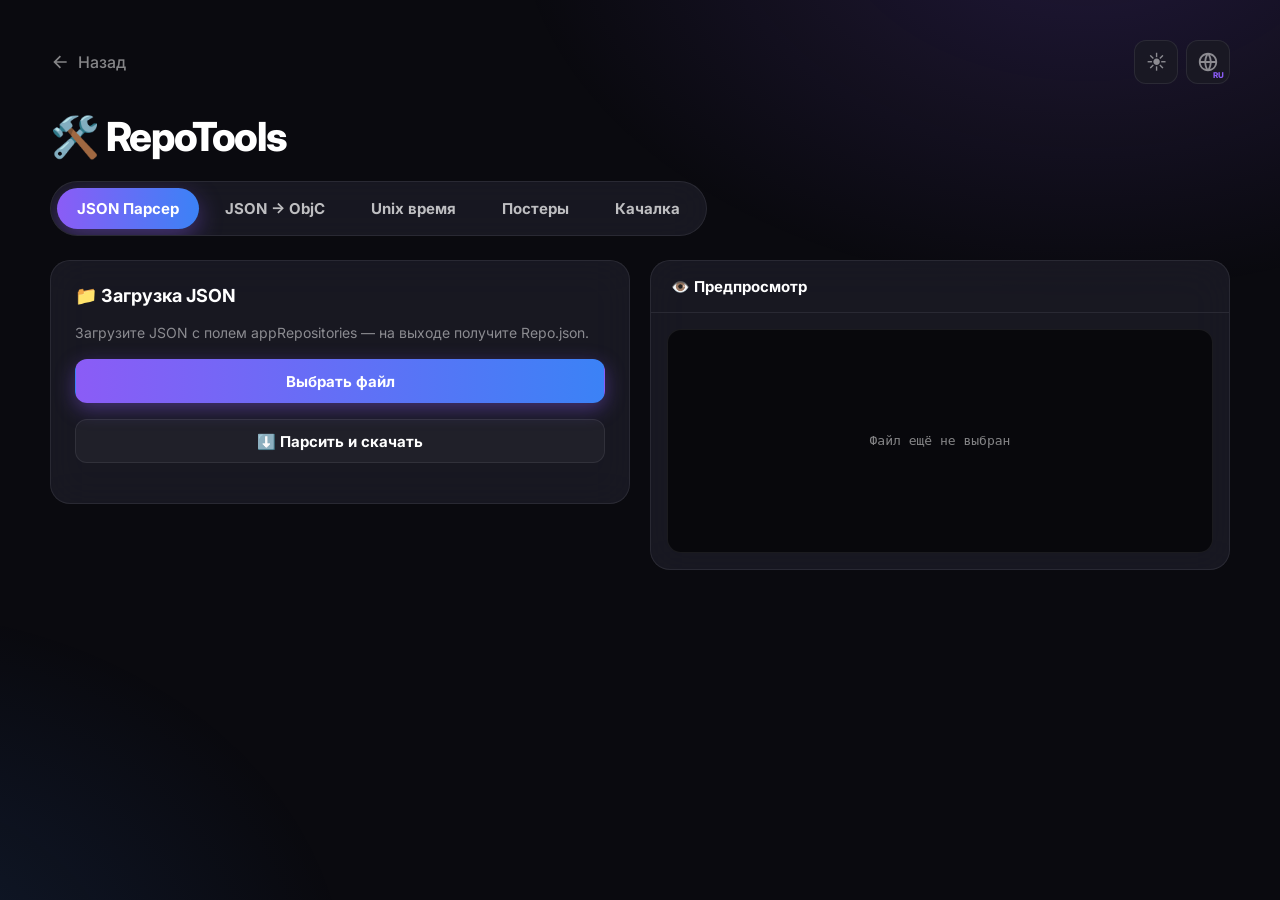
==== commit b70a0bec: "5" ====
--- a/repotools/repository.html
+++ b/repotools/repository.html
@@ -9,7 +9,7 @@
     <link rel="apple-touch-icon" href="../Images/Profile.PNG">
     <link rel="preconnect" href="https://fonts.googleapis.com">
     <link rel="preconnect" href="https://fonts.gstatic.com" crossorigin>
-    <link href="https://fonts.googleapis.com/css2?family=Inter:wght@400;500;600;700;800&display=swap" rel="stylesheet">
+    <link href="https://fonts.googleapis.com/css2?family=Inter:wght@400;500;600;700;800&family=Montserrat:wght@800&family=Manrope:wght@800&family=Unbounded:wght@700&family=Rubik:wght@700&family=Oswald:wght@700&family=Playfair+Display:wght@800&family=Russo+One&family=Pacifico&display=swap" rel="stylesheet">
     <style>
         :root {
             --font: 'Inter', -apple-system, BlinkMacSystemFont, 'Segoe UI', sans-serif;
@@ -82,6 +82,7 @@
         .btn:active { transform: scale(0.98); }
         .btn--primary { background: var(--gradient); border-color: transparent; color: #fff; box-shadow: 0 6px 20px var(--accent-glow); }
         .btn--primary:hover { box-shadow: 0 10px 30px var(--accent-glow); border-color: transparent; }
+        .btn:disabled { opacity: 0.45; cursor: not-allowed; transform: none; box-shadow: none; }
         .btn--sm { min-height: 38px; padding: 0.5rem 0.9rem; font-size: 0.875rem; }
         .btn input[type="file"] { position: absolute; inset: 0; opacity: 0; cursor: pointer; }
         .input, .select { width: 100%; min-height: 44px; padding: 0 0.9rem; border-radius: 12px; background: var(--bg-soft); border: 1px solid var(--border); color: var(--text); font: inherit; font-size: 0.9375rem; transition: border-color var(--transition), box-shadow var(--transition); }
@@ -156,13 +157,20 @@
         /* ============ Posters ============ */
         .poster-layout { display: grid; grid-template-columns: 380px minmax(0, 1fr); gap: 1.25rem; align-items: start; }
         .poster-controls { padding: 1.25rem; display: grid; gap: 1rem; }
-        .seg { display: grid; grid-template-columns: 1fr 1fr; gap: 0.25rem; padding: 0.25rem; border-radius: 12px; background: var(--bg-soft); border: 1px solid var(--border); }
-        .seg button { padding: 0.6rem 0.5rem; border-radius: 9px; font-size: 0.875rem; font-weight: 700; color: var(--text-secondary); transition: all var(--transition); }
+        .seg { display: flex; flex-wrap: wrap; gap: 0.25rem; padding: 0.25rem; border-radius: 12px; background: var(--bg-soft); border: 1px solid var(--border); }
+        .seg button { flex: 1 1 auto; padding: 0.6rem 0.4rem; border-radius: 9px; font-size: 0.8125rem; white-space: nowrap; font-weight: 700; color: var(--text-secondary); transition: all var(--transition); }
         .seg button[aria-pressed="true"] { background: var(--gradient); color: #fff; box-shadow: 0 6px 18px var(--accent-glow); }
         .poster-controls [data-only][hidden] { display: none; }
-        .poster-row { display: grid; grid-template-columns: 1fr 1fr; gap: 0.75rem; }
+        .poster-row { display: grid; grid-template-columns: 1fr 1fr; gap: 0.75rem; align-items: end; }
+        #posterStatus { white-space: normal; overflow: visible; text-overflow: clip; line-height: 1.45; }
         .poster-source { display: flex; align-items: center; gap: 0.5rem; flex-wrap: wrap; font-size: 0.8125rem; color: var(--text-muted); }
         .poster-source .btn { flex-shrink: 0; }
+        .btn[hidden] { display: none; }
+        .checks { display: flex; flex-wrap: wrap; gap: 0.5rem 1.25rem; }
+        .ch3-slot { padding: 0.75rem; border-radius: 14px; background: var(--bg-soft); border: 1px solid var(--border); }
+        .range { width: 100%; accent-color: var(--accent); cursor: pointer; }
+        .color-input { width: 46px; height: 38px; padding: 3px; border-radius: 10px; border: 1px solid var(--border); background: var(--bg-soft); cursor: pointer; }
+        .btn[aria-pressed="true"] { background: var(--gradient); border-color: transparent; color: #fff; box-shadow: 0 6px 18px var(--accent-glow); }
         .check--block { padding: 0.25rem 0; }
         .picker { position: relative; }
         .picker__results { position: absolute; left: 0; right: 0; top: calc(100% + 6px); z-index: 20; max-height: 320px; overflow: auto; padding: 0.375rem; border-radius: 14px; background: var(--bg-card); border: 1px solid var(--border-hover); box-shadow: 0 16px 48px rgba(0, 0, 0, 0.4); backdrop-filter: blur(20px); -webkit-backdrop-filter: blur(20px); }
@@ -173,9 +181,18 @@
         .picker__item span { overflow: hidden; text-overflow: ellipsis; white-space: nowrap; }
         .poster-preview { position: sticky; top: 1rem; padding: 1rem; }
         .poster-frame { border-radius: 14px; overflow: hidden; border: 1px solid var(--border); background: var(--code-bg); line-height: 0; }
-        .poster-frame canvas { display: block; width: 100%; height: auto; }
+        .poster-frame canvas, .poster-frame img { display: block; width: 100%; height: auto; }
+        .poster-frame canvas[hidden], .poster-frame img[hidden] { display: none; }
         .poster-frame.is-busy canvas { opacity: 0.55; transition: opacity 0.2s; }
         .poster-hint { margin-top: 0.75rem; font-size: 0.8125rem; color: var(--text-muted); line-height: 1.5; }
+        .slots { display: flex; gap: 0.375rem; }
+        .slot { flex: 1 1 0; min-width: 0; display: grid; gap: 0.25rem; justify-items: stretch; }
+        .slot img { width: 100%; aspect-ratio: 1; border-radius: 10px; object-fit: cover; background: var(--bg-soft); border: 1px solid var(--border); }
+        .slot.is-center img { border-color: var(--accent); box-shadow: 0 0 0 2px var(--accent-glow); }
+        .slot__btns { display: grid; grid-template-columns: 1fr 1fr; gap: 0.125rem; }
+        .slot__btns button { height: 26px; border-radius: 8px; background: var(--bg-soft); border: 1px solid var(--border); font-size: 0.875rem; font-weight: 700; line-height: 1; color: var(--text-secondary); transition: all var(--transition); }
+        .slot__btns button:hover:not(:disabled) { border-color: var(--accent); color: var(--text); }
+        .slot__btns button:disabled { opacity: 0.3; cursor: default; }
         .poster-text { width: 100%; min-height: 190px; resize: vertical; padding: 0.75rem; border-radius: 12px; border: 1px solid var(--border); background: var(--code-bg); color: var(--code-ink); font: 0.8125rem/1.5 var(--font); outline: none; }
         .poster-text:focus { border-color: var(--accent); }
         .poster-actions { display: flex; gap: 0.5rem; flex-wrap: wrap; }
@@ -185,6 +202,20 @@
             .poster-preview { position: static; order: -1; }
         }
 
+        /* ============ Downloader ============ */
+        .dl-note { padding: 0.9rem 1rem; border-radius: 14px; background: var(--bg-soft); border: 1px solid rgba(250, 204, 21, 0.45); display: grid; gap: 0.625rem; font-size: 0.875rem; line-height: 1.5; color: var(--text-secondary); }
+        .dl-note strong { color: var(--text); }
+        .dl-note[hidden] { display: none; }
+        .steps { margin-left: 1.25rem; display: grid; gap: 0.375rem; color: var(--text-secondary); line-height: 1.5; font-size: 0.875rem; }
+        .dl-info { display: grid; grid-template-columns: 1fr 1fr; gap: 0.5rem 1rem; font-size: 0.875rem; color: var(--text-secondary); }
+        .dl-info b { color: var(--text); font-weight: 700; }
+        .dl-barwrap { height: 14px; border-radius: 9999px; background: var(--bg-soft); border: 1px solid var(--border); overflow: hidden; }
+        .dl-bar { height: 100%; width: 0; border-radius: 9999px; background: var(--gradient); transition: width 0.2s linear; }
+        .dl-stats { font: 700 0.9375rem/1.4 var(--font); color: var(--text); min-height: 1.4em; }
+        .dl-segs { width: 100%; height: 22px; border-radius: 8px; background: var(--code-bg); border: 1px solid var(--border); display: block; }
+        .dl-cmd { display: flex; gap: 0.5rem; align-items: stretch; }
+        .dl-cmd code { flex: 1; min-width: 0; padding: 0.65rem 0.85rem; border-radius: 12px; background: var(--code-bg); border: 1px solid var(--border); font: 0.8125rem/1.45 var(--mono); color: var(--code-ink); overflow-x: auto; white-space: nowrap; scrollbar-width: thin; }
+        .dl-cmd .btn { flex-shrink: 0; }
         ::-webkit-scrollbar { width: 8px; height: 8px; }
         ::-webkit-scrollbar-track { background: transparent; }
         ::-webkit-scrollbar-thumb { background: var(--border); border-radius: 4px; }
@@ -214,6 +245,7 @@
         <button class="tool-tab" type="button" role="tab" data-tool="objc" data-i18n="tab.objc" aria-selected="false">JSON → ObjC</button>
         <button class="tool-tab" type="button" role="tab" data-tool="time" data-i18n="tab.time" aria-selected="false">Unix время</button>
         <button class="tool-tab" type="button" role="tab" data-tool="posters" data-i18n="tab.posters" aria-selected="false">Постеры</button>
+        <button class="tool-tab" type="button" role="tab" data-tool="dl" data-i18n="tab.dl" aria-selected="false">Качалка</button>
     </nav>
 
     <!-- ============ Парсер Repo.json ============ -->
@@ -270,7 +302,7 @@
                 </div>
                 <div class="code">
                     <pre class="code__mirror" id="jsonMirror" aria-hidden="true"></pre>
-                    <textarea id="jsonInput" spellcheck="false" aria-label="JSON input" placeholder='{"name":"Alex","active":true,"items":[1,null,"text"]}'></textarea>
+                    <textarea id="jsonInput" spellcheck="false" aria-label="JSON input" placeholder="Вставьте JSON сюда…" data-i18n-ph="objc.jsonPh"></textarea>
                 </div>
                 <div class="options">
                     <label class="check"><input id="wrapVariable" type="checkbox"> <span data-i18n="objc.wrap">Обернуть в id object = ...;</span></label>
@@ -358,7 +390,10 @@
             <aside class="card poster-controls">
                 <div class="seg" role="group" aria-label="Mode">
                     <button type="button" id="posterModeList" aria-pressed="true" data-i18n="poster.modeList">Список</button>
+                    <button type="button" id="posterModeCover" aria-pressed="false" data-i18n="poster.modeCover">Обложка</button>
                     <button type="button" id="posterModeSingle" aria-pressed="false" data-i18n="poster.modeSingle">Одно приложение</button>
+                    <button type="button" id="posterModeGif" aria-pressed="false" data-i18n="poster.modeGif">GIF</button>
+                    <button type="button" id="posterModeChannel" aria-pressed="false" data-i18n="poster.modeChannel">Для канала</button>
                 </div>
 
                 <div class="field">
@@ -383,37 +418,297 @@
                             <option value="32:9">32:9 · 3840×1080</option>
                         </select></label>
                 </div>
-                <label class="field" data-only="list"><span data-i18n="poster.title">Заголовок</span>
+                <label class="field" data-only="list cover"><span data-i18n="poster.title">Заголовок</span>
                     <input class="input" id="posterTitle" type="text" value="iApps Repo Updates" maxlength="60"></label>
-                <label class="check check--block" data-only="list"><input type="checkbox" id="posterShowDate"> <span data-i18n="poster.showDate">Показывать дату обновления</span></label>
-                <label class="check check--block" data-only="list"><input type="checkbox" id="posterShowVersion"> <span data-i18n="poster.showVersion">Показывать версию приложения</span></label>
+                <label class="check check--block" data-only="list cover"><input type="checkbox" id="posterShowDate"> <span data-i18n="poster.showDate">Показывать дату обновления</span></label>
+                <label class="check check--block" data-only="list cover"><input type="checkbox" id="posterShowVersion"> <span data-i18n="poster.showVersion">Показывать версию приложения</span></label>
+                <label class="check check--block" data-only="list cover"><input type="checkbox" id="posterCardsSoft"> <span data-i18n="poster.cardsSoft">Полупрозрачные карточки приложений</span></label>
+
+                <!-- cover mode -->
+                <div class="poster-row" data-only="cover" hidden>
+                    <label class="field"><span data-i18n="poster.coverCount">Приложений</span>
+                        <select class="select" id="posterCoverCount"><option value="3" selected>3</option><option value="5">5</option><option value="7">7</option></select></label>
+                    <label class="field"><span data-i18n="poster.format">Формат</span>
+                        <select class="select" id="posterFormatCover">
+                            <option value="1080" selected>16:9 · 1920×1080</option>
+                            <option value="720">16:9 · 1280×720 · YouTube</option>
+                            <option value="1440">16:9 · 2560×1440</option>
+                        </select></label>
+                </div>
+                <div class="field" data-only="cover" hidden>
+                    <span data-i18n="poster.order">Порядок на обложке</span>
+                    <div class="slots" id="posterSlots"></div>
+                    <p class="hint" data-i18n="poster.orderHint">Стрелки меняют приложения местами. Центральная карточка — главная.</p>
+                </div>
+                <label class="field" data-only="cover" hidden><span data-i18n="poster.subtitle">Подпись под заголовком</span>
+                    <input class="input" id="posterSubtitle" type="text" maxlength="60" placeholder="—"></label>
+                <label class="check check--block" data-only="cover" hidden><input type="checkbox" id="posterCoverDate" checked> <span data-i18n="poster.coverDate">Дата справа от подписи</span></label>
+
+                <!-- gif mode -->
+                <div class="poster-row" data-only="gif" hidden>
+                    <label class="field"><span data-i18n="poster.gifCount">Последних приложений</span>
+                        <input class="input" id="posterGifCount" type="number" min="2" max="20" value="5"></label>
+                    <label class="field"><span data-i18n="poster.format">Формат</span>
+                        <select class="select" id="posterFormatGif">
+                            <option value="16:9s" selected>16:9 · 960×540</option>
+                            <option value="16:9m">16:9 · 1280×720</option>
+                            <option value="21:9">21:9 · 1280×540</option>
+                            <option value="2:1">2:1 · 1000×500</option>
+                        </select></label>
+                </div>
+                <div class="poster-row" data-only="gif" hidden>
+                    <label class="field"><span data-i18n="poster.gifHold">Секунд на приложение</span>
+                        <select class="select" id="posterGifHold">
+                            <option value="2">2</option><option value="3" selected>3</option><option value="4">4</option><option value="6">6</option>
+                        </select></label>
+                    <label class="field"><span data-i18n="poster.gifTrans">Переход</span>
+                        <select class="select" id="posterGifTrans">
+                            <option value="fade" data-i18n="poster.transFade" selected>Растворение</option>
+                            <option value="slide" data-i18n="poster.transSlide">Сдвиг</option>
+                            <option value="none" data-i18n="poster.transNone">Без перехода</option>
+                        </select></label>
+                </div>
 
                 <!-- single mode -->
-                <div class="field" data-only="single" hidden>
+                <div class="field" data-only="single channel" data-ch-count="1" hidden>
                     <span data-i18n="poster.app">Приложение</span>
                     <div class="picker">
                         <input class="input" id="posterAppSearch" type="search" autocomplete="off" placeholder="Поиск приложения…" data-i18n-ph="poster.appSearch">
                         <div class="picker__results" id="posterResults" hidden></div>
                     </div>
                 </div>
-                <div class="poster-row" data-only="single" hidden>
-                    <label class="field"><span data-i18n="poster.format">Формат</span>
+                <label class="field" data-only="single" hidden><span data-i18n="poster.chName">Название</span>
+                    <input class="input" id="posterSName" type="text" maxlength="80" autocomplete="off"></label>
+                <label class="field" data-only="single" hidden><span data-i18n="poster.chNameBadge">Бейдж у названия</span>
+                    <input class="input" id="posterSBadge" type="text" maxlength="20" placeholder="Premium, VIP, MOD…" autocomplete="off"></label>
+                <div class="poster-row" data-only="single gif" hidden>
+                    <label class="field" data-only="single"><span data-i18n="poster.format">Формат</span>
                         <select class="select" id="posterFormatSingle">
+                            <option value="16:9" selected>16:9 · 1920×1080</option>
+                            <option value="16:9hd">16:9 · 1280×720 · YouTube</option>
+                            <option value="16:9qhd">16:9 · 2560×1440</option>
+                            <option value="21:9">21:9 · 2560×1080</option>
+                            <option value="2:1">2:1 · 2000×1000</option>
+                            <option value="32:9">32:9 · 3840×1080</option>
                             <option value="1:1">1:1 · 1080×1080</option>
                             <option value="4:5">4:5 · 1080×1350</option>
                             <option value="9:16">9:16 · 1080×1920</option>
-                            <option value="16:9">16:9 · 1920×1080</option>
                         </select></label>
-                    <label class="field"><span data-i18n="poster.mark">Метка</span>
+                    <label class="field" data-only="single gif"><span data-i18n="poster.mark">Метка</span>
                         <select class="select" id="posterMark">
                             <option value="UPD" data-i18n="poster.markUpd">Обновление</option>
                             <option value="NEW" data-i18n="poster.markNew">Новое</option>
                             <option value="NONE" data-i18n="poster.markNone">Без метки</option>
                         </select></label>
                 </div>
-                <label class="check check--block" data-only="single" hidden><input type="checkbox" id="posterShowVersionSingle" checked> <span data-i18n="poster.showVersion">Показывать версию приложения</span></label>
-                <label class="field" data-only="single" hidden><span data-i18n="poster.footer">Подпись внизу</span>
+                <label class="check check--block" data-only="single gif" hidden><input type="checkbox" id="posterShowVersionSingle" checked> <span data-i18n="poster.showVersion">Показывать версию приложения</span></label>
+                <label class="check check--block" data-only="single gif" hidden><input type="checkbox" id="posterShowDesc" checked> <span data-i18n="poster.showDesc">Показывать описание</span></label>
+                <label class="check check--block" data-only="single gif" hidden><input type="checkbox" id="posterShowCats" checked> <span data-i18n="poster.showCats">Показывать категории</span></label>
+                <label class="check check--block" data-only="single gif" hidden><input type="checkbox" id="posterTilesSoft"> <span data-i18n="poster.tilesSoft">Полупрозрачные плитки и описание</span></label>
+                <div class="field" data-only="single" hidden>
+                    <span data-i18n="poster.art">Постер приложения или игры</span>
+                    <div class="poster-source">
+                        <button class="btn btn--sm" type="button">
+                            <span data-i18n="poster.artUpload">Загрузить постер</span>
+                            <input type="file" id="posterArtFile" accept="image/*">
+                        </button>
+                        <button class="btn btn--sm" type="button" id="posterArtBgOnly" aria-pressed="false" data-i18n="poster.artBgOnly" hidden>Только фон</button>
+                        <button class="btn btn--sm" type="button" id="posterArtRemove" data-i18n="poster.artRemove" hidden>Убрать</button>
+                        <span id="posterArtName"></span>
+                    </div>
+                    <p class="hint" data-i18n="poster.artHint">Постер встанет в рамку целиком, а фон размоется в его цветах.</p>
+                </div>
+                <label class="field" data-only="single cover gif" hidden><span data-i18n="poster.footer">Кнопка внизу</span>
                     <input class="input" id="posterFooter" type="text" value="" maxlength="60"></label>
+
+                <!-- channel mode -->
+                <div class="poster-row" data-only="channel" hidden>
+                    <label class="field"><span data-i18n="poster.chCount">Приложений на постере</span>
+                        <select class="select" id="posterChCount"><option value="1" selected data-i18n="poster.chCount1p">1 · телефон</option><option value="c1" data-i18n="poster.chCount1c">1 · карточка</option><option value="2">2</option><option value="3">3</option><option value="4">4</option><option value="5">5</option><option value="7">7</option></select></label>
+                </div>
+                <div class="poster-row" data-only="channel" hidden>
+                    <label class="field"><span data-i18n="poster.chStatus">Тип поста</span>
+                        <select class="select" id="posterChStatus"><option value="new" data-i18n="poster.chNew" selected>Новое приложение</option><option value="upd" data-i18n="poster.chUpd">Обновление</option></select></label>
+                    <label class="field"><span data-i18n="poster.format">Формат</span>
+                        <select class="select" id="posterFormatChannel"><option value="1080" selected>16:9 · 1920×1080</option><option value="720">16:9 · 1280×720</option><option value="1440">16:9 · 2560×1440</option></select></label>
+                </div>
+                <div class="field" data-only="channel" data-ch-count="c1 2 3 4 5 7" hidden>
+                    <span data-i18n="poster.ch3Order">Порядок приложений (слева направо)</span>
+                    <div class="slots" id="posterCh3Slots"></div>
+                    <p class="hint" data-i18n="poster.ch3Hint">Берутся три последних приложения, главное стоит по центру. Стрелки меняют их местами.</p>
+                </div>
+                <div class="field ch3-slot" data-only="channel" data-ch-count="c1 2 3 4 5 7" hidden>
+                    <span><span data-i18n="poster.ch3App">Приложение</span> 1</span>
+                    <div class="picker">
+                        <input class="input" id="posterCh3Search0" type="search" autocomplete="off" placeholder="Найти приложение…" data-i18n-ph="poster.appSearch">
+                        <div class="picker__results" id="posterCh3Results0" hidden></div>
+                    </div>
+                    <div class="poster-row">
+                        <input class="input" id="posterCh3Name0" type="text" maxlength="80" autocomplete="off" placeholder="Название" data-i18n-ph="poster.chName" aria-label="Название">
+                        <input class="input" id="posterCh3Badge0" type="text" maxlength="20" autocomplete="off" placeholder="Premium, VIP, MOD…" aria-label="Бейдж">
+                    </div>
+                    <select class="select" id="posterCh3Mark0" aria-label="Метка">
+                        <option value="NEW" data-i18n="poster.markNew">Новое</option><option value="UPD" data-i18n="poster.markUpd">Обновление</option><option value="NONE" data-i18n="poster.markNone">Без метки</option>
+                    </select>
+                    <button type="button" class="btn btn--sm" id="posterCh3Below0" aria-pressed="false">Бейдж: в конце названия</button>
+                </div>
+                <div class="field ch3-slot" data-only="channel" data-ch-count="2 3 4 5 7" hidden>
+                    <span><span data-i18n="poster.ch3App">Приложение</span> 2</span>
+                    <div class="picker">
+                        <input class="input" id="posterCh3Search1" type="search" autocomplete="off" placeholder="Найти приложение…" data-i18n-ph="poster.appSearch">
+                        <div class="picker__results" id="posterCh3Results1" hidden></div>
+                    </div>
+                    <div class="poster-row">
+                        <input class="input" id="posterCh3Name1" type="text" maxlength="80" autocomplete="off" placeholder="Название" data-i18n-ph="poster.chName" aria-label="Название">
+                        <input class="input" id="posterCh3Badge1" type="text" maxlength="20" autocomplete="off" placeholder="Premium, VIP, MOD…" aria-label="Бейдж">
+                    </div>
+                    <select class="select" id="posterCh3Mark1" aria-label="Метка">
+                        <option value="NEW" data-i18n="poster.markNew">Новое</option><option value="UPD" data-i18n="poster.markUpd">Обновление</option><option value="NONE" data-i18n="poster.markNone">Без метки</option>
+                    </select>
+                    <button type="button" class="btn btn--sm" id="posterCh3Below1" aria-pressed="false">Бейдж: в конце названия</button>
+                </div>
+                <div class="field ch3-slot" data-only="channel" data-ch-count="3 4 5 7" hidden>
+                    <span><span data-i18n="poster.ch3App">Приложение</span> 3</span>
+                    <div class="picker">
+                        <input class="input" id="posterCh3Search2" type="search" autocomplete="off" placeholder="Найти приложение…" data-i18n-ph="poster.appSearch">
+                        <div class="picker__results" id="posterCh3Results2" hidden></div>
+                    </div>
+                    <div class="poster-row">
+                        <input class="input" id="posterCh3Name2" type="text" maxlength="80" autocomplete="off" placeholder="Название" data-i18n-ph="poster.chName" aria-label="Название">
+                        <input class="input" id="posterCh3Badge2" type="text" maxlength="20" autocomplete="off" placeholder="Premium, VIP, MOD…" aria-label="Бейдж">
+                    </div>
+                    <select class="select" id="posterCh3Mark2" aria-label="Метка">
+                        <option value="NEW" data-i18n="poster.markNew">Новое</option><option value="UPD" data-i18n="poster.markUpd">Обновление</option><option value="NONE" data-i18n="poster.markNone">Без метки</option>
+                    </select>
+                    <button type="button" class="btn btn--sm" id="posterCh3Below2" aria-pressed="false">Бейдж: в конце названия</button>
+                </div>
+                <div class="field ch3-slot" data-only="channel" data-ch-count="4 5 7" hidden>
+                    <span><span data-i18n="poster.ch3App">Приложение</span> 4</span>
+                    <div class="picker">
+                        <input class="input" id="posterCh3Search3" type="search" autocomplete="off" placeholder="Найти приложение…" data-i18n-ph="poster.appSearch">
+                        <div class="picker__results" id="posterCh3Results3" hidden></div>
+                    </div>
+                    <div class="poster-row">
+                        <input class="input" id="posterCh3Name3" type="text" maxlength="80" autocomplete="off" placeholder="Название" data-i18n-ph="poster.chName" aria-label="Название">
+                        <input class="input" id="posterCh3Badge3" type="text" maxlength="20" autocomplete="off" placeholder="Premium, VIP, MOD…" aria-label="Бейдж">
+                    </div>
+                    <select class="select" id="posterCh3Mark3" aria-label="Метка">
+                        <option value="NEW" data-i18n="poster.markNew">Новое</option><option value="UPD" data-i18n="poster.markUpd">Обновление</option><option value="NONE" data-i18n="poster.markNone">Без метки</option>
+                    </select>
+                    <button type="button" class="btn btn--sm" id="posterCh3Below3" aria-pressed="false">Бейдж: в конце названия</button>
+                </div>
+                <div class="field ch3-slot" data-only="channel" data-ch-count="5 7" hidden>
+                    <span><span data-i18n="poster.ch3App">Приложение</span> 5</span>
+                    <div class="picker">
+                        <input class="input" id="posterCh3Search4" type="search" autocomplete="off" placeholder="Найти приложение…" data-i18n-ph="poster.appSearch">
+                        <div class="picker__results" id="posterCh3Results4" hidden></div>
+                    </div>
+                    <div class="poster-row">
+                        <input class="input" id="posterCh3Name4" type="text" maxlength="80" autocomplete="off" placeholder="Название" data-i18n-ph="poster.chName" aria-label="Название">
+                        <input class="input" id="posterCh3Badge4" type="text" maxlength="20" autocomplete="off" placeholder="Premium, VIP, MOD…" aria-label="Бейдж">
+                    </div>
+                    <select class="select" id="posterCh3Mark4" aria-label="Метка">
+                        <option value="NEW" data-i18n="poster.markNew">Новое</option><option value="UPD" data-i18n="poster.markUpd">Обновление</option><option value="NONE" data-i18n="poster.markNone">Без метки</option>
+                    </select>
+                    <button type="button" class="btn btn--sm" id="posterCh3Below4" aria-pressed="false">Бейдж: в конце названия</button>
+                </div>
+                <div class="field ch3-slot" data-only="channel" data-ch-count="7" hidden>
+                    <span><span data-i18n="poster.ch3App">Приложение</span> 6</span>
+                    <div class="picker">
+                        <input class="input" id="posterCh3Search5" type="search" autocomplete="off" placeholder="Найти приложение…" data-i18n-ph="poster.appSearch">
+                        <div class="picker__results" id="posterCh3Results5" hidden></div>
+                    </div>
+                    <div class="poster-row">
+                        <input class="input" id="posterCh3Name5" type="text" maxlength="80" autocomplete="off" placeholder="Название" data-i18n-ph="poster.chName" aria-label="Название">
+                        <input class="input" id="posterCh3Badge5" type="text" maxlength="20" autocomplete="off" placeholder="Premium, VIP, MOD…" aria-label="Бейдж">
+                    </div>
+                    <select class="select" id="posterCh3Mark5" aria-label="Метка">
+                        <option value="NEW" data-i18n="poster.markNew">Новое</option><option value="UPD" data-i18n="poster.markUpd">Обновление</option><option value="NONE" data-i18n="poster.markNone">Без метки</option>
+                    </select>
+                    <button type="button" class="btn btn--sm" id="posterCh3Below5" aria-pressed="false">Бейдж: в конце названия</button>
+                </div>
+                <div class="field ch3-slot" data-only="channel" data-ch-count="7" hidden>
+                    <span><span data-i18n="poster.ch3App">Приложение</span> 7</span>
+                    <div class="picker">
+                        <input class="input" id="posterCh3Search6" type="search" autocomplete="off" placeholder="Найти приложение…" data-i18n-ph="poster.appSearch">
+                        <div class="picker__results" id="posterCh3Results6" hidden></div>
+                    </div>
+                    <div class="poster-row">
+                        <input class="input" id="posterCh3Name6" type="text" maxlength="80" autocomplete="off" placeholder="Название" data-i18n-ph="poster.chName" aria-label="Название">
+                        <input class="input" id="posterCh3Badge6" type="text" maxlength="20" autocomplete="off" placeholder="Premium, VIP, MOD…" aria-label="Бейдж">
+                    </div>
+                    <select class="select" id="posterCh3Mark6" aria-label="Метка">
+                        <option value="NEW" data-i18n="poster.markNew">Новое</option><option value="UPD" data-i18n="poster.markUpd">Обновление</option><option value="NONE" data-i18n="poster.markNone">Без метки</option>
+                    </select>
+                    <button type="button" class="btn btn--sm" id="posterCh3Below6" aria-pressed="false">Бейдж: в конце названия</button>
+                </div>
+                <label class="field" data-only="channel" data-ch-count="c1 2 3 4 5 7" hidden><span data-i18n="poster.ch3Title">Заголовок слева</span><input class="input" id="posterCh3Title" type="text" maxlength="80" autocomplete="off"></label>
+                <label class="field" data-only="channel" data-ch-count="c1 2 3 4 5 7" hidden><span data-i18n="poster.ch3Sub">Подпись под заголовком</span><input class="input" id="posterCh3Sub" type="text" maxlength="80" autocomplete="off"></label>
+                <label class="field" data-only="channel" hidden><span data-i18n="poster.chBadge">Текст бейджа</span><input class="input" id="posterChBadge" type="text" maxlength="40"></label>
+                <label class="field" data-only="channel" data-ch-count="1" hidden><span data-i18n="poster.chName">Название</span><input class="input" id="posterChName" type="text" maxlength="80"></label>
+                <div class="poster-row" data-only="channel" hidden>
+                    <label class="field"><span data-i18n="poster.chFont">Шрифт названия</span>
+                        <select class="select" id="posterChFont">
+                            <option value="inter" data-i18n="poster.fontDefault" selected>Inter · по умолчанию</option>
+                            <option value="montserrat">Montserrat</option><option value="manrope">Manrope</option><option value="unbounded">Unbounded</option>
+                            <option value="rubik">Rubik</option><option value="oswald">Oswald</option><option value="playfair">Playfair Display</option>
+                            <option value="russo">Russo One</option><option value="pacifico">Pacifico</option>
+                        </select></label>
+                    <label class="field" data-only="channel" data-ch-count="1" hidden><span data-i18n="poster.chNameBadge">Бейдж у названия</span>
+                        <input class="input" id="posterChNameBadge" type="text" maxlength="20" placeholder="Premium, VIP, MOD…" autocomplete="off"></label>
+                </div>
+                <label class="field" data-only="channel" data-ch-count="1" hidden><span data-i18n="poster.chHeadline">Заголовок под названием</span><input class="input" id="posterChHeadline" type="text" maxlength="80"></label>
+                <label class="field" data-only="channel" data-ch-count="1" hidden><span data-i18n="poster.chTagline">Краткое описание в телефоне (необязательно)</span>
+                    <input class="input" id="posterChTagline" type="text" maxlength="80" autocomplete="off"></label>
+                <label class="field" data-only="channel" hidden><span data-i18n="poster.chBtn">Текст кнопки в телефоне</span>
+                    <input class="input" id="posterChBtn" type="text" maxlength="24" autocomplete="off"></label>
+                <label class="check check--block" data-only="channel" data-ch-count="1" hidden><input type="checkbox" id="posterChExtraShow"> <span data-i18n="poster.chExtraShow">Показывать блок «Дополнительные возможности» в телефоне</span></label>
+                <label class="field" data-only="channel" data-ch-count="1" hidden><span data-i18n="poster.chExtraTitle">Заголовок блока</span>
+                    <input class="input" id="posterChExtraTitle" type="text" maxlength="60" autocomplete="off"></label>
+                <label class="field" data-only="channel" data-ch-count="1" hidden><span data-i18n="poster.chExtraGray">Серая строка</span>
+                    <input class="input" id="posterChExtraGray" type="text" maxlength="90" autocomplete="off"></label>
+                <label class="field" data-only="channel" data-ch-count="1" hidden><span data-i18n="poster.chExtraLine">Чёрная строка</span>
+                    <input class="input" id="posterChExtraLine" type="text" maxlength="60" autocomplete="off"></label>
+                <label class="field" data-only="channel" hidden><span><span data-i18n="poster.chNameSize">Размер названия</span> · <output id="posterChNameSizeOut">100%</output></span>
+                    <input type="range" id="posterChNameSize" class="range" min="50" max="150" step="5" value="100"></label>
+                <label class="field" data-only="channel" hidden><span><span data-i18n="poster.chPhoneY">Положение телефона по вертикали</span> · <output id="posterChPhoneYOut">0</output></span>
+                    <input type="range" id="posterChPhoneY" class="range" min="-120" max="260" step="10" value="0"></label>
+                <p class="hint" data-only="channel" hidden data-i18n="poster.chNameSizeHint">Значения выше 100% работают, пока название помещается в отведённое место.</p>
+                <label class="check check--block" data-only="channel" data-ch-count="1" hidden><input type="checkbox" id="posterChBadgePoster" checked> <span data-i18n="poster.chBadgePoster">Показывать бейдж на постере</span></label>
+                <label class="check check--block" data-only="channel" data-ch-count="1" hidden><input type="checkbox" id="posterChBadgePhone" checked> <span data-i18n="poster.chBadgePhone">Показывать бейдж на экране телефона</span></label>
+                <div class="poster-row" data-only="channel" data-ch-count="1" hidden>
+                    <label class="field"><span data-i18n="poster.chVersion">Версия</span><input class="input" id="posterChVersion" type="text" maxlength="30"></label>
+                    <label class="field"><span data-i18n="poster.chSize">Размер</span><input class="input" id="posterChSize" type="text" maxlength="30"></label>
+                </div>
+                <label class="field" data-only="channel" data-ch-count="1" hidden><span data-i18n="poster.chDate">Дата обновления</span><input class="input" id="posterChDate" type="text" maxlength="40"></label>
+                <div class="field" data-only="channel" data-ch-count="1" hidden>
+                    <span data-i18n="poster.chChips">Плашки на постере</span>
+                    <div class="checks">
+                        <label class="check"><input type="checkbox" id="posterChShowVer" checked> <span data-i18n="poster.chShowVer">Версия</span></label>
+                        <label class="check"><input type="checkbox" id="posterChShowSize" checked> <span data-i18n="poster.chShowSize">Размер</span></label>
+                        <label class="check"><input type="checkbox" id="posterChShowDate" checked> <span data-i18n="poster.chShowDate">Дата</span></label>
+                    </div>
+                    <p class="hint" data-i18n="poster.chChipsHint">Скрытые данные остаются на экране телефона.</p>
+                </div>
+
+                <div class="poster-row">
+                    <label class="field"><span data-i18n="poster.channel">Telegram-канал</span>
+                        <input class="input" id="posterChannel" type="text" value="@iapps_ipa" maxlength="40" spellcheck="false" autocomplete="off"></label>
+                    <label class="field"><span data-i18n="poster.bot">Telegram-бот</span>
+                        <input class="input" id="posterBot" type="text" value="@iappscert_app" maxlength="40" spellcheck="false" autocomplete="off"></label>
+                </div>
+                <label class="field" data-only="channel" hidden><span data-i18n="poster.site">Сайт</span>
+                    <input class="input" id="posterSite" type="text" value="iappscert.com" maxlength="60" spellcheck="false" autocomplete="off"></label>
+
+                <div class="field">
+                    <span data-i18n="poster.brand">Текст слева вверху</span>
+                    <label class="check check--block"><input type="checkbox" id="posterBrandShow" checked> <span data-i18n="poster.brandShow">Показывать</span></label>
+                    <input class="input" id="posterBrandText" type="text" value="iApps Repo" maxlength="30" spellcheck="false" autocomplete="off" data-only="single gif channel" hidden>
+                    <div class="poster-source">
+                        <input type="color" id="posterBrandColor" class="color-input" value="#8b5cf6" aria-label="Color">
+                        <button class="btn btn--sm" type="button" id="posterBrandReset" data-i18n="poster.brandReset">Цвет по умолчанию</button>
+                    </div>
+                </div>
 
                 <!-- common -->
                 <div class="poster-row">
@@ -421,6 +716,11 @@
                         <select class="select" id="posterStyle">
                             <option value="siteDark" selected>iApps Dark</option>
                             <option value="siteLight">iApps Light</option>
+                            <option value="skyLight" data-i18n="poster.themeSky">iApps Sky · светло-голубая</option>
+                            <option value="skyDark">iApps Sky Dark</option>
+                            <option value="skyBlack">iApps Sky Black · OLED</option>
+                            <option value="azureDark" data-i18n="poster.themeAzure">iApps Azure · тёмно-голубая</option>
+                            <option value="oceanDark" data-i18n="poster.themeOcean">iApps Ocean · тёмно-синяя</option>
                             <option value="menuClassic">Menu Classic</option>
                             <option value="menuPremium">Menu Premium</option>
                             <option value="ultraDark">Ultra Dark Glass</option>
@@ -431,7 +731,7 @@
                             <option value="off" data-i18n="poster.off">Выкл</option>
                         </select></label>
                 </div>
-                <div class="poster-row">
+                <div class="poster-row" data-only="list cover single channel">
                     <label class="field"><span data-i18n="poster.quality">Размер PNG</span>
                         <select class="select" id="posterScale">
                             <option value="1" selected>1×</option>
@@ -441,11 +741,14 @@
                 </div>
 
                 <div class="poster-actions">
-                    <button class="btn btn--primary" id="posterDownload" type="button" data-i18n="poster.download">Скачать PNG</button>
+                    <button class="btn btn--primary" id="posterDownload" type="button" data-only="list cover single channel" data-i18n="poster.download">Скачать PNG</button>
+                    <button class="btn" id="posterCopyImg" type="button" data-only="list cover single channel" data-i18n="poster.copyImg">Копировать картинку</button>
+                    <button class="btn btn--primary" id="posterGifBtn" type="button" data-only="gif" hidden data-i18n="poster.gifMake">Создать GIF</button>
+                    <button class="btn" id="posterGifSave" type="button" data-only="gif" hidden disabled data-i18n="poster.gifSave">Скачать GIF</button>
                 </div>
                 <p class="status" id="posterStatus" style="text-align:left"></p>
 
-                <div class="field" data-only="list">
+                <div class="field" data-only="list cover channel">
                     <span data-i18n="poster.textList">Текстовый список</span>
                     <textarea class="poster-text" id="posterText" readonly spellcheck="false"></textarea>
                     <button class="btn btn--sm" id="posterCopyText" type="button" data-i18n="poster.copyText">Копировать текст</button>
@@ -453,13 +756,184 @@
             </aside>
 
             <section class="card poster-preview">
-                <div class="poster-frame" id="posterFrame"><canvas id="posterCanvas" width="2560" height="1080"></canvas></div>
+                <div class="poster-frame" id="posterFrame"><canvas id="posterCanvas" width="2560" height="1080"></canvas><img id="posterGifImg" alt="" hidden></div>
                 <p class="poster-hint" id="posterHint"></p>
             </section>
         </div>
     </section>
+    <!-- ============ Downloader ============ -->
+    <section class="tool" id="tool-dl" data-tool="dl" role="tabpanel" hidden>
+        <div class="grid-2">
+            <article class="card card__body">
+                <h2 class="card__title" data-i18n="dl.title">Качалка</h2>
+                <p class="hint" data-i18n="dl.intro">Вставьте прямую ссылку на файл. Качалка проверит её и скачает файл в несколько потоков.</p>
+                <label class="field"><span data-i18n="dl.link">Ссылка на файл</span>
+                    <input class="input" id="dlUrl" type="url" inputmode="url" spellcheck="false" autocomplete="off" placeholder="https://…"></label>
+                <div class="dl-note" id="dlHostNote" hidden>
+                    <strong data-i18n="dl.hostTitle">Это страница файла на dailyuploads.net, а не прямая ссылка.</strong>
+                    <ol class="steps">
+                        <li data-i18n="dl.hostS1">Откройте страницу кнопкой ниже и пройдите проверку сайта (таймер и капчу): это делает человек.</li>
+                        <li data-i18n="dl.hostS2">Когда появится кнопка скачивания, скопируйте её адрес (правая кнопка → «Копировать адрес ссылки»).</li>
+                        <li data-i18n="dl.hostS3">Вставьте этот адрес сюда вместо ссылки на страницу.</li>
+                    </ol>
+                    <button class="btn btn--sm" type="button" id="dlOpenPage" data-i18n="dl.openPage">Открыть страницу файла</button>
+                </div>
+                <div class="poster-row">
+                    <label class="field"><span data-i18n="dl.threads">Потоков</span>
+                        <select class="select" id="dlThreads"><option value="1">1</option><option value="2">2</option><option value="4">4</option><option value="8" selected>8</option><option value="16">16</option><option value="32">32</option></select></label>
+                    <label class="field"><span data-i18n="dl.chunk">Размер части</span>
+                        <select class="select" id="dlChunk"><option value="1">1 MB</option><option value="2">2 MB</option><option value="4" selected>4 MB</option><option value="8">8 MB</option><option value="16">16 MB</option></select></label>
+                </div>
+                <label class="field"><span data-i18n="dl.name">Имя файла</span>
+                    <input class="input" id="dlName" type="text" spellcheck="false" autocomplete="off"></label>
+                <div class="poster-actions">
+                    <button class="btn" id="dlCheck" type="button" data-i18n="dl.check">Проверить ссылку</button>
+                    <button class="btn btn--primary" id="dlStart" type="button" disabled data-i18n="dl.start">Скачать</button>
+                    <button class="btn" id="dlCancel" type="button" hidden data-i18n="dl.cancel">Отмена</button>
+                </div>
+                <p class="status" id="dlStatus" style="text-align:left;white-space:normal"></p>
+            </article>
+
+            <article class="card card__body">
+                <h2 class="card__title" data-i18n="dl.progress">Ход загрузки</h2>
+                <div class="dl-info" id="dlInfo"></div>
+                <div class="dl-barwrap"><div class="dl-bar" id="dlBar"></div></div>
+                <div class="dl-stats" id="dlStats">—</div>
+                <canvas id="dlSegs" class="dl-segs" width="640" height="22" aria-label="Segments"></canvas>
+                <p class="hint" data-i18n="dl.segHint">Каждая ячейка — часть файла: серая ждёт, голубая качается, зелёная готова.</p>
+            </article>
+        </div>
+
+        <article class="card card__body" style="margin-top:1.25rem">
+            <h2 class="card__title" data-i18n="dl.pcTitle">Быстрее всего — на компьютере</h2>
+            <p class="hint" data-i18n="dl.pcHint">Браузер скачивает по частям только с серверов, которые это разрешают (CORS). Если проверка не прошла, возьмите команду: она работает с вашего компьютера и с вашего IP, поэтому подходит и для ссылок, привязанных к IP.</p>
+            <div class="field"><span>aria2c</span><div class="dl-cmd"><code id="dlCmdAria"></code><button class="btn btn--sm" type="button" data-copy="dlCmdAria" data-i18n="copy">Копировать</button></div></div>
+            <div class="field"><span>Node.js (fastdl.js)</span><div class="dl-cmd"><code id="dlCmdNode"></code><button class="btn btn--sm" type="button" data-copy="dlCmdNode" data-i18n="copy">Копировать</button></div>
+                <button class="btn btn--sm" type="button" id="dlGetScript" data-i18n="dl.getScript" style="justify-self:start">Скачать fastdl.js</button></div>
+            <div class="field"><span>curl (1 <span data-i18n="dl.stream">поток</span>)</span><div class="dl-cmd"><code id="dlCmdCurl"></code><button class="btn btn--sm" type="button" data-copy="dlCmdCurl" data-i18n="copy">Копировать</button></div></div>
+        </article>
+    </section>
 </div>
 <div class="toast" id="toast" role="status" aria-live="polite"></div>
+<script type="text/plain" id="dlNodeScript">
+#!/usr/bin/env node
+'use strict';
+// iApps fastdl: многопоточная качалка без зависимостей (нужен только Node.js).
+// Запуск:  node fastdl.js "<прямая ссылка>" [-n потоков] [-o имя_файла] [-r referer]
+const http = require('http');
+const https = require('https');
+const fs = require('fs');
+const path = require('path');
+
+const args = process.argv.slice(2);
+let url = '', threads = 8, out = '', referer = '';
+for (let i = 0; i < args.length; i += 1) {
+    const a = args[i];
+    if (a === '-n') threads = Math.max(1, Math.min(64, parseInt(args[++i], 10) || 8));
+    else if (a === '-o') out = args[++i] || '';
+    else if (a === '-r') referer = args[++i] || '';
+    else if (!url) url = a;
+}
+if (!url) {
+    console.log('Использование: node fastdl.js "<ссылка>" [-n потоков] [-o файл] [-r referer]');
+    process.exit(1);
+}
+const CHUNK = 4 * 1024 * 1024;
+const UA = 'Mozilla/5.0 (compatible; iApps-fastdl/1.0)';
+
+function request(u, headers, redirects) {
+    return new Promise((resolve, reject) => {
+        const lib = u.startsWith('https:') ? https : http;
+        const h = Object.assign({ 'User-Agent': UA }, referer ? { Referer: referer } : {}, headers || {});
+        const req = lib.request(u, { method: 'GET', headers: h }, (res) => {
+            if ([301, 302, 303, 307, 308].indexOf(res.statusCode) !== -1 && res.headers.location && (redirects || 0) < 8) {
+                res.resume();
+                resolve(request(new URL(res.headers.location, u).toString(), headers, (redirects || 0) + 1));
+                return;
+            }
+            resolve({ res: res, url: u });
+        });
+        req.on('error', reject);
+        req.setTimeout(30000, () => req.destroy(new Error('timeout')));
+        req.end();
+    });
+}
+const fmt = (n) => (n >= 1073741824 ? (n / 1073741824).toFixed(2) + ' GB' : (n / 1048576).toFixed(1) + ' MB');
+
+async function main() {
+    // 1) проверяем, умеет ли сервер отдавать файл по частям
+    const probe = await request(url, { Range: 'bytes=0-0' });
+    const status = probe.res.statusCode;
+    let total = 0, ranges = false;
+    const cr = /\/(\d+)$/.exec(probe.res.headers['content-range'] || '');
+    if (status === 206 && cr) { total = parseInt(cr[1], 10); ranges = true; }
+    else if (status === 200) total = parseInt(probe.res.headers['content-length'] || '0', 10);
+    probe.res.destroy();
+    if (status !== 200 && status !== 206) { console.error('Сервер ответил: ' + status); process.exit(2); }
+    const finalUrl = probe.url;
+    let name = out;
+    if (!name) {
+        const cd = /filename\*?=(?:UTF-8'')?"?([^";]+)"?/i.exec(probe.res.headers['content-disposition'] || '');
+        name = cd ? decodeURIComponent(cd[1]) : decodeURIComponent(path.basename(new URL(finalUrl).pathname)) || 'download.bin';
+    }
+    console.log('Файл: ' + name + (total ? ' (' + fmt(total) + ')' : '') + ' | ' + (ranges ? 'потоков: ' + threads : 'сервер не поддерживает докачку по частям, качаю в 1 поток'));
+
+    const fd = fs.openSync(name, 'w');
+    let received = 0;
+    const started = Date.now();
+    const timer = setInterval(() => {
+        const sec = (Date.now() - started) / 1000 || 1;
+        const pct = total ? Math.floor((received / total) * 100) + '% ' : '';
+        process.stdout.write('\r' + pct + fmt(received) + (total ? ' / ' + fmt(total) : '') + ' | ' + fmt(received / sec) + '/с   ');
+    }, 500);
+
+    async function fetchRange(start, end) {
+        for (let attempt = 1; attempt <= 5; attempt += 1) {
+            let got = 0;
+            try {
+                const r = await request(finalUrl, { Range: 'bytes=' + start + '-' + end });
+                if (r.res.statusCode !== 206) throw new Error('status ' + r.res.statusCode);
+                let pos = start;
+                await new Promise((resolve, reject) => {
+                    r.res.on('data', (d) => { fs.writeSync(fd, d, 0, d.length, pos); pos += d.length; got += d.length; received += d.length; });
+                    r.res.on('end', resolve); r.res.on('error', reject);
+                });
+                if (pos !== end + 1) throw new Error('short');
+                return;
+            } catch (e) {
+                received -= got;
+                if (attempt === 5) throw e;
+                await new Promise((r) => setTimeout(r, 500 * attempt));
+            }
+        }
+    }
+
+    if (ranges && total > 0) {
+        const count = Math.ceil(total / CHUNK);
+        let next = 0;
+        const worker = async () => {
+            for (;;) {
+                const i = next++;
+                if (i >= count) return;
+                await fetchRange(i * CHUNK, Math.min(total, (i + 1) * CHUNK) - 1);
+            }
+        };
+        await Promise.all(Array.from({ length: Math.min(threads, count) }, worker));
+    } else {
+        const r = await request(finalUrl, {});
+        let pos = 0;
+        await new Promise((resolve, reject) => {
+            r.res.on('data', (d) => { fs.writeSync(fd, d, 0, d.length, pos); pos += d.length; received += d.length; });
+            r.res.on('end', resolve); r.res.on('error', reject);
+        });
+    }
+    clearInterval(timer);
+    fs.closeSync(fd);
+    const sec = (Date.now() - started) / 1000 || 1;
+    console.log('\rГотово: ' + name + ' | ' + fmt(received) + ' за ' + sec.toFixed(1) + ' с (' + fmt(received / sec) + '/с)        ');
+}
+main().catch((e) => { console.error('\nОшибка: ' + e.message); process.exit(1); });
+</script>
 <script>
 (function () {
     'use strict';
@@ -477,7 +951,7 @@
             'parser.empty': 'Файл ещё не выбран', 'parser.errParse': 'Ошибка парсинга JSON', 'parser.errField': 'Загрузите JSON с полем appRepositories',
             'parser.loaded': 'Загружено: {name}', 'parser.done': 'Готово: {n} приложений → Repo.json',
             'objc.title': 'JSON → NSObject для Objective-C', 'objc.subtitle': 'Локальный конвертер: данные не покидают браузер',
-            'objc.format': 'Форматировать JSON', 'objc.sample': 'Пример', 'objc.clear': 'Очистить', 'objc.copy': 'Копировать ObjC',
+            'objc.jsonPh': 'Вставьте JSON сюда…', 'objc.format': 'Форматировать JSON', 'objc.sample': 'Пример', 'objc.clear': 'Очистить', 'objc.copy': 'Копировать ObjC',
             'objc.search': 'Поиск в JSON и ObjC', 'objc.prev': 'Назад', 'objc.next': 'Вперёд', 'objc.noMatches': 'Нет совпадений',
             'objc.wrap': 'Обернуть в id object = ...;', 'objc.mutable': 'mutableCopy для коллекций',
             'objc.waiting': 'Ожидаю ввод', 'objc.ready': 'Готово', 'objc.valid': 'JSON валиден', 'objc.error': 'Ошибка', 'objc.chars': 'символов',
@@ -497,13 +971,161 @@
             'poster.title': 'Заголовок',
             'poster.showDate': 'Показывать дату обновления',
             'poster.showVersion': 'Показывать версию приложения',
+            'tab.dl': 'Качалка',
+            'copy': 'Копировать',
+            'dl.title': 'Качалка',
+            'dl.intro': 'Вставьте прямую ссылку на файл. Качалка проверит её и скачает файл в несколько потоков.',
+            'dl.link': 'Ссылка на файл',
+            'dl.hostTitle': 'Это страница файла на dailyuploads.net, а не прямая ссылка.',
+            'dl.hostS1': 'Откройте страницу кнопкой ниже и пройдите проверку сайта (таймер и капчу): это делает человек.',
+            'dl.hostS2': 'Когда появится кнопка скачивания, скопируйте её адрес (правая кнопка → «Копировать адрес ссылки»).',
+            'dl.hostS3': 'Вставьте этот адрес сюда вместо ссылки на страницу.',
+            'dl.openPage': 'Открыть страницу файла',
+            'dl.threads': 'Потоков',
+            'dl.chunk': 'Размер части',
+            'dl.name': 'Имя файла',
+            'dl.check': 'Проверить ссылку',
+            'dl.start': 'Скачать',
+            'dl.cancel': 'Отмена',
+            'dl.progress': 'Ход загрузки',
+            'dl.segHint': 'Каждая ячейка — часть файла: серая ждёт, голубая качается, зелёная готова.',
+            'dl.pcTitle': 'Быстрее всего — на компьютере',
+            'dl.pcHint': 'Браузер скачивает по частям только с серверов, которые это разрешают (CORS). Если проверка не прошла, возьмите команду: она работает с вашего компьютера и с вашего IP, поэтому подходит и для ссылок, привязанных к IP.',
+            'dl.getScript': 'Скачать fastdl.js',
+            'dl.stream': 'поток',
+            'dl.badUrl': 'Введите ссылку, которая начинается с http:// или https://',
+            'dl.isPage': 'Это страница файла, а не прямая ссылка. Следуйте шагам выше.',
+            'dl.checking': 'Проверяю ссылку…',
+            'dl.noCors': 'Сервер не разрешает скачивание по частям из браузера (CORS) или недоступен. Используйте команды ниже: они качают с вашего компьютера.',
+            'dl.badAnswer': 'Сервер ответил ошибкой. Возможно, ссылка устарела или привязана к другому IP.',
+            'dl.size': 'Размер',
+            'dl.ranges': 'Скачивание по частям',
+            'dl.yes': 'да',
+            'dl.no': 'нет',
+            'dl.saveHow': 'Сохранение',
+            'dl.saveDisk': 'сразу на диск',
+            'dl.saveMem': 'через память браузера',
+            'dl.readyMulti': 'Ссылка подходит: можно качать в несколько потоков.',
+            'dl.readySingle': 'Сервер не отдаёт файл по частям, будет обычная загрузка в один поток.',
+            'dl.sec': 'с',
+            'dl.eta': 'осталось',
+            'dl.done': 'Готово: {size} за {time} (в среднем {speed}/с).',
+            'dl.cancelled': 'Загрузка отменена.',
+            'dl.failed': 'Загрузка не удалась: сервер оборвал соединение. Попробуйте ещё раз или используйте команды ниже.',
+            'poster.modeGif': 'GIF',
+            'poster.gifCount': 'Последних приложений',
+            'poster.gifHold': 'Секунд на приложение',
+            'poster.gifTrans': 'Переход',
+            'poster.transFade': 'Растворение',
+            'poster.transSlide': 'Сдвиг',
+            'poster.transNone': 'Без перехода',
+            'poster.gifMake': 'Создать GIF',
+            'poster.gifCancel': 'Отмена',
+            'poster.gifSave': 'Скачать GIF',
+            'poster.gifSlide': 'Рисую слайды: {i} из {n}…',
+            'poster.gifProgress': 'Собираю GIF: кадр {i} из {n}…',
+            'poster.gifDone': 'Готово: {n} кадров, {size}. Можно скачивать.',
+            'poster.gifCancelled': 'Создание GIF отменено',
+            'poster.readyGif': 'Предпросмотр первого слайда. Нажмите «Создать GIF» — анимация покажет {n} последних приложений по одному.',
+            'poster.hintGif': 'Анимированный GIF: по очереди показывает последние добавленные приложения. Настройки те же, что в режиме одного приложения, кроме постера. Чем больше размер и приложений, тем тяжелее файл.',
+            'poster.subtitle': 'Подпись под заголовком',
+            'poster.coverDate': 'Дата справа от подписи',
+            'poster.channel': 'Telegram-канал',
+            'poster.bot': 'Telegram-бот',
+            'poster.order': 'Порядок на обложке',
+            'poster.orderHint': 'Стрелки меняют приложения местами. Центральная карточка — главная.',
+            'poster.moveLeft': 'Сдвинуть влево',
+            'poster.moveRight': 'Сдвинуть вправо',
+            'poster.showDesc': 'Показывать описание',
+            'poster.tilesSoft': 'Полупрозрачные плитки и описание',
+            'poster.cardsSoft': 'Полупрозрачные карточки приложений',
+            'poster.art': 'Постер приложения или игры',
+            'poster.artUpload': 'Загрузить постер',
+            'poster.artRemove': 'Убрать',
+      'poster.chCount1p': '1 · телефон',
+      'poster.chCount1c': '1 · карточка',
+      'poster.ch3TitleNew1': 'Новое приложение',
+      'poster.ch3TitleUpd1': 'Свежее обновление',
+      'poster.ch3SubUpd1': 'Вышло обновление',
+      'poster.ch3BelowOff': 'Бейдж: в конце названия', 'poster.ch3BelowOn': 'Бейдж: под названием',
+      'poster.ch3App': 'Приложение',
+      'poster.chCount': 'Приложений на постере',
+      'poster.ch3Order': 'Порядок приложений (слева направо)',
+      'poster.ch3Hint': 'Берутся последние приложения, главное стоит по центру. Любое можно заменить через поиск, стрелки меняют их местами. Цвет карточки берётся из иконки.',
+      'poster.ch3Name': 'Название',
+      'poster.ch3Title': 'Заголовок слева',
+      'poster.ch3Sub': 'Подпись под заголовком',
+      'poster.ch3TitleNew': 'Новые приложения',
+      'poster.ch3TitleUpd': 'Свежие обновления',
+      'poster.ch3SubNew': 'Уже в каталоге',
+      'poster.ch3SubUpd': 'Вышли обновления',
+      'poster.chNewMany': 'Новые приложения',
+      'poster.chUpdMany': 'Обновления',
+      'poster.phoneExtra': 'Дополнительные возможности',
+      'poster.phoneExtraSub': 'Включает сторонние модификации.',
+      'poster.chExtraShow': 'Показывать блок «Дополнительные возможности» в телефоне',
+      'poster.chExtraTitle': 'Заголовок блока',
+      'poster.chExtraGray': 'Серая строка',
+      'poster.chExtraLine': 'Чёрная строка',
+      'poster.chChips': 'Плашки на постере',
+      'poster.chShowVer': 'Версия',
+      'poster.chShowSize': 'Размер',
+      'poster.chShowDate': 'Дата',
+      'poster.chChipsHint': 'Скрытые данные остаются на экране телефона.',
+      'poster.themeAzure': 'iApps Azure · тёмно-голубая',
+      'poster.chPhoneY': 'Положение телефона / карточек по вертикали',
+      'poster.chNameSizeHint': 'Значения выше 100% работают, пока название помещается в отведённое место.',
+      'poster.chBtn': 'Текст кнопки в телефоне',
+      'poster.chNameSize': 'Размер названия',
+      'poster.chBadgePoster': 'Показывать бейдж на постере',
+      'poster.chBadgePhone': 'Показывать бейдж на экране телефона',
+      'poster.chFont': 'Шрифт названия',
+      'poster.chNameBadge': 'Бейдж у названия',
+      'poster.chTagline': 'Краткое описание в телефоне (необязательно)',
+      'poster.fontDefault': 'Inter · по умолчанию',
+      'poster.modeChannel': 'Для канала',
+      'poster.chStatus': 'Тип поста',
+      'poster.chNew': 'Новое приложение',
+      'poster.chUpd': 'Обновление',
+      'poster.chBadge': 'Текст бейджа',
+      'poster.chName': 'Название',
+      'poster.chHeadline': 'Заголовок под названием',
+      'poster.chVersion': 'Версия',
+      'poster.chSize': 'Размер',
+      'poster.chDate': 'Дата обновления',
+      'poster.site': 'Сайт',
+      'poster.chHeadNew': 'Уже в каталоге',
+      'poster.chHeadUpd': 'Вышло обновление',
+      'poster.phoneGet': 'Установить',
+      'poster.phoneInfo': 'Информация',
+      'poster.phoneCompat': 'Совместимость',
+      'poster.phoneCat': 'Категория',
+      'poster.themeSky': 'iApps Sky · светло-голубая',
+      'poster.themeOcean': 'iApps Ocean · тёмно-синяя',
+      'poster.readyChannel': 'Готово: пост для канала. Название, версию, размер и дату можно править в полях.',
+      'poster.hintChannel': 'Пост-обложка для канала: выберите приложение и тип поста. Название, версия, размер и дата подставляются сами, но любое поле можно изменить. Кнопки канала, бота и сайта пропадают, если очистить поле.',
+      'poster.copyImg': 'Копировать картинку',
+      'poster.imgCopied': 'Картинка скопирована в буфер обмена',
+      'poster.imgCopyFail': 'Не удалось скопировать картинку. Скачайте PNG.',
+      'poster.showCats': 'Показывать категории',
+      'poster.brand': 'Текст слева вверху',
+      'poster.brandShow': 'Показывать',
+      'poster.brandReset': 'Цвет по умолчанию',
+      'poster.artBgOnly': 'Только фон',
+            'poster.artHint': 'Постер встанет в рамку целиком, а фон размоется в его цветах. «Только фон» убирает картинку и ставит иконку и плитки по центру.',
+            'poster.errArt': 'Не удалось открыть картинку',
+            'poster.modeCover': 'Обложка',
+            'poster.coverCount': 'Приложений',
+            'poster.coverSub': 'Свежие обновления',
+            'poster.readyCover': 'Готово: обложка из {n} приложений.',
+            'poster.hintCover': 'Широкая обложка 16:9 для YouTube. Нажмите на карточку, чтобы сменить метку, стрелками меняйте приложения местами.',
             'poster.app': 'Приложение',
             'poster.appSearch': 'Поиск приложения…',
             'poster.mark': 'Метка',
             'poster.markUpd': 'Обновление',
             'poster.markNew': 'Новое',
             'poster.markNone': 'Без метки',
-            'poster.footer': 'Подпись внизу',
+            'poster.footer': 'Кнопка внизу',
             'poster.style': 'Стиль',
             'poster.glass': 'Эффект стекла',
             'poster.on': 'Вкл',
@@ -523,12 +1145,12 @@
             'poster.nApps': '{n} прил.',
             'poster.siteFail': 'Repo.json сайта недоступен',
             'poster.siteFailHint': 'Не удалось загрузить Repo.json с сайта. Выберите файл кнопкой «Свой JSON».',
-            'poster.defaultFooter': 'Доступно в iApps',
+            'poster.defaultFooter': 'Доступно в iApps Repo',
             'poster.preparing': 'Подготовка PNG…',
             'poster.saved': 'PNG сохранён',
             'poster.errExport': 'Ошибка экспорта PNG',
             'poster.badgeNew': 'NEW',
-            'poster.badgeUpd': 'ОБНОВЛЕНО',
+            'poster.badgeUpd': 'UPD',
             'poster.minIos': 'Минимум',
             'poster.size': 'Размер',
             'poster.version': 'Версия',
@@ -559,7 +1181,7 @@
             'parser.empty': 'No file selected yet', 'parser.errParse': 'JSON parsing error', 'parser.errField': 'Upload a JSON file with an appRepositories field',
             'parser.loaded': 'Loaded: {name}', 'parser.done': 'Done: {n} apps → Repo.json',
             'objc.title': 'JSON → NSObject for Objective-C', 'objc.subtitle': 'Local converter: your data never leaves the browser',
-            'objc.format': 'Format JSON', 'objc.sample': 'Sample', 'objc.clear': 'Clear', 'objc.copy': 'Copy ObjC',
+            'objc.jsonPh': 'Paste JSON here…', 'objc.format': 'Format JSON', 'objc.sample': 'Sample', 'objc.clear': 'Clear', 'objc.copy': 'Copy ObjC',
             'objc.search': 'Search JSON and ObjC', 'objc.prev': 'Previous', 'objc.next': 'Next', 'objc.noMatches': 'No matches',
             'objc.wrap': 'Wrap as id object = ...;', 'objc.mutable': 'mutableCopy for collections',
             'objc.waiting': 'Waiting for input', 'objc.ready': 'Ready', 'objc.valid': 'Valid JSON', 'objc.error': 'Error', 'objc.chars': 'characters',
@@ -579,13 +1201,161 @@
             'poster.title': 'Title',
             'poster.showDate': 'Show update date',
             'poster.showVersion': 'Show app version',
+            'tab.dl': 'Downloader',
+            'copy': 'Copy',
+            'dl.title': 'Downloader',
+            'dl.intro': 'Paste a direct link to a file. The downloader checks it and downloads the file in several threads.',
+            'dl.link': 'File link',
+            'dl.hostTitle': 'This is a file page on dailyuploads.net, not a direct link.',
+            'dl.hostS1': 'Open the page with the button below and pass the site’s check (timer and captcha): a human does this.',
+            'dl.hostS2': 'When the download button appears, copy its address (right click → “Copy link address”).',
+            'dl.hostS3': 'Paste that address here instead of the page link.',
+            'dl.openPage': 'Open the file page',
+            'dl.threads': 'Threads',
+            'dl.chunk': 'Part size',
+            'dl.name': 'File name',
+            'dl.check': 'Check link',
+            'dl.start': 'Download',
+            'dl.cancel': 'Cancel',
+            'dl.progress': 'Progress',
+            'dl.segHint': 'Each cell is a part of the file: gray is waiting, blue is downloading, green is done.',
+            'dl.pcTitle': 'Fastest — on your computer',
+            'dl.pcHint': 'A browser can download in parts only from servers that allow it (CORS). If the check fails, use a command: it runs on your computer and your IP, so it also works for IP-locked links.',
+            'dl.getScript': 'Download fastdl.js',
+            'dl.stream': 'stream',
+            'dl.badUrl': 'Enter a link that starts with http:// or https://',
+            'dl.isPage': 'This is a file page, not a direct link. Follow the steps above.',
+            'dl.checking': 'Checking the link…',
+            'dl.noCors': 'The server does not allow part-by-part downloads from a browser (CORS) or is unreachable. Use the commands below: they download from your computer.',
+            'dl.badAnswer': 'The server answered with an error. The link may be expired or tied to another IP.',
+            'dl.size': 'Size',
+            'dl.ranges': 'Download in parts',
+            'dl.yes': 'yes',
+            'dl.no': 'no',
+            'dl.saveHow': 'Saving',
+            'dl.saveDisk': 'straight to disk',
+            'dl.saveMem': 'via browser memory',
+            'dl.readyMulti': 'The link works: it can be downloaded in several threads.',
+            'dl.readySingle': 'The server does not serve the file in parts, so it will be a normal single-thread download.',
+            'dl.sec': 's',
+            'dl.eta': 'left',
+            'dl.done': 'Done: {size} in {time} (average {speed}/s).',
+            'dl.cancelled': 'Download cancelled.',
+            'dl.failed': 'Download failed: the server dropped the connection. Try again or use the commands below.',
+            'poster.modeGif': 'GIF',
+            'poster.gifCount': 'Latest apps',
+            'poster.gifHold': 'Seconds per app',
+            'poster.gifTrans': 'Transition',
+            'poster.transFade': 'Fade',
+            'poster.transSlide': 'Slide',
+            'poster.transNone': 'None',
+            'poster.gifMake': 'Create GIF',
+            'poster.gifCancel': 'Cancel',
+            'poster.gifSave': 'Download GIF',
+            'poster.gifSlide': 'Drawing slides: {i} of {n}…',
+            'poster.gifProgress': 'Building GIF: frame {i} of {n}…',
+            'poster.gifDone': 'Done: {n} frames, {size}. Ready to download.',
+            'poster.gifCancelled': 'GIF creation cancelled',
+            'poster.readyGif': 'Preview of the first slide. Press “Create GIF” — the animation shows the {n} latest apps one by one.',
+            'poster.hintGif': 'Animated GIF: shows the latest added apps one by one. Settings are the same as in single-app mode, except the poster. A bigger size and more apps make a heavier file.',
+            'poster.subtitle': 'Caption under the title',
+            'poster.coverDate': 'Date next to the caption',
+            'poster.channel': 'Telegram channel',
+            'poster.bot': 'Telegram bot',
+            'poster.order': 'Order on the cover',
+            'poster.orderHint': 'Arrows swap the apps. The center card is the main one.',
+            'poster.moveLeft': 'Move left',
+            'poster.moveRight': 'Move right',
+            'poster.showDesc': 'Show description',
+            'poster.tilesSoft': 'Translucent tiles and description',
+            'poster.cardsSoft': 'Translucent app cards',
+            'poster.art': 'App or game poster',
+            'poster.artUpload': 'Upload poster',
+            'poster.artRemove': 'Remove',
+      'poster.chCount1p': '1 · phone',
+      'poster.chCount1c': '1 · card',
+      'poster.ch3TitleNew1': 'New app',
+      'poster.ch3TitleUpd1': 'Fresh update',
+      'poster.ch3SubUpd1': 'Update is out',
+      'poster.ch3BelowOff': 'Badge: after the name', 'poster.ch3BelowOn': 'Badge: under the name',
+      'poster.ch3App': 'App',
+      'poster.chCount': 'Apps on the poster',
+      'poster.ch3Order': 'App order (left to right)',
+      'poster.ch3Hint': 'The latest apps are used, the main one stands in the center. Replace any of them via search; the arrows swap them. Each card takes its color from the icon.',
+      'poster.ch3Name': 'Name',
+      'poster.ch3Title': 'Left headline',
+      'poster.ch3Sub': 'Caption under the headline',
+      'poster.ch3TitleNew': 'New apps',
+      'poster.ch3TitleUpd': 'Fresh updates',
+      'poster.ch3SubNew': 'Now in the catalog',
+      'poster.ch3SubUpd': 'Updates are out',
+      'poster.chNewMany': 'New apps',
+      'poster.chUpdMany': 'Updates',
+      'poster.phoneExtra': 'Additional features',
+      'poster.phoneExtraSub': 'Includes third-party modifications.',
+      'poster.chExtraShow': 'Show the “Additional features” block in the phone',
+      'poster.chExtraTitle': 'Block title',
+      'poster.chExtraGray': 'Gray line',
+      'poster.chExtraLine': 'Black line',
+      'poster.chChips': 'Chips on the poster',
+      'poster.chShowVer': 'Version',
+      'poster.chShowSize': 'Size',
+      'poster.chShowDate': 'Date',
+      'poster.chChipsHint': 'Hidden data stays on the phone screen.',
+      'poster.themeAzure': 'iApps Azure · dark sky blue',
+      'poster.chPhoneY': 'Phone / cards vertical position',
+      'poster.chNameSizeHint': 'Values above 100% apply as long as the name fits the space.',
+      'poster.chBtn': 'Button text in the phone',
+      'poster.chNameSize': 'Name size',
+      'poster.chBadgePoster': 'Show the badge on the poster',
+      'poster.chBadgePhone': 'Show the badge on the phone screen',
+      'poster.chFont': 'Name font',
+      'poster.chNameBadge': 'Badge next to the name',
+      'poster.chTagline': 'Short description in the phone (optional)',
+      'poster.fontDefault': 'Inter · default',
+      'poster.modeChannel': 'For channel',
+      'poster.chStatus': 'Post type',
+      'poster.chNew': 'New app',
+      'poster.chUpd': 'Update',
+      'poster.chBadge': 'Badge text',
+      'poster.chName': 'Name',
+      'poster.chHeadline': 'Headline under the name',
+      'poster.chVersion': 'Version',
+      'poster.chSize': 'Size',
+      'poster.chDate': 'Update date',
+      'poster.site': 'Website',
+      'poster.chHeadNew': 'Now in the catalog',
+      'poster.chHeadUpd': 'Update is out',
+      'poster.phoneGet': 'Install',
+      'poster.phoneInfo': 'Information',
+      'poster.phoneCompat': 'Compatibility',
+      'poster.phoneCat': 'Category',
+      'poster.themeSky': 'iApps Sky · light blue',
+      'poster.themeOcean': 'iApps Ocean · deep navy',
+      'poster.readyChannel': 'Ready: a channel post. Name, version, size and date can be edited in the fields.',
+      'poster.hintChannel': 'A cover post for a channel: choose an app and a post type. Name, version, size and date are filled in automatically, but every field can be edited. Channel, bot and website buttons disappear when their field is cleared.',
+      'poster.copyImg': 'Copy image',
+      'poster.imgCopied': 'Image copied to the clipboard',
+      'poster.imgCopyFail': 'Could not copy the image. Download the PNG instead.',
+      'poster.showCats': 'Show categories',
+      'poster.brand': 'Top-left text',
+      'poster.brandShow': 'Show',
+      'poster.brandReset': 'Default color',
+      'poster.artBgOnly': 'Background only',
+            'poster.artHint': 'The poster is framed whole and the background is blurred in its colors. “Background only” hides the picture and centers the icon and tiles.',
+            'poster.errArt': 'Could not open the image',
+            'poster.modeCover': 'Cover',
+            'poster.coverCount': 'Apps',
+            'poster.coverSub': 'Fresh updates',
+            'poster.readyCover': 'Ready: a cover with {n} apps.',
+            'poster.hintCover': 'A wide 16:9 cover for YouTube. Click a card to change its badge, use the arrows to swap apps.',
             'poster.app': 'App',
             'poster.appSearch': 'Search for an app…',
             'poster.mark': 'Badge',
             'poster.markUpd': 'Update',
             'poster.markNew': 'New',
             'poster.markNone': 'No badge',
-            'poster.footer': 'Footer text',
+            'poster.footer': 'Bottom button',
             'poster.style': 'Style',
             'poster.glass': 'Glass effect',
             'poster.on': 'On',
@@ -605,12 +1375,12 @@
             'poster.nApps': '{n} apps',
             'poster.siteFail': 'Site Repo.json is unavailable',
             'poster.siteFailHint': 'Could not load Repo.json from the site. Choose a file with the “Own JSON” button.',
-            'poster.defaultFooter': 'Available on iApps',
+            'poster.defaultFooter': 'Available on iApps Repo',
             'poster.preparing': 'Preparing PNG…',
             'poster.saved': 'PNG saved',
             'poster.errExport': 'PNG export error',
             'poster.badgeNew': 'NEW',
-            'poster.badgeUpd': 'UPDATED',
+            'poster.badgeUpd': 'UPD',
             'poster.minIos': 'Minimum',
             'poster.size': 'Size',
             'poster.version': 'Version',
@@ -692,6 +1462,7 @@
         tabs.forEach(b => { b.setAttribute('aria-selected', String(b.dataset.tool === name)); });
         try { localStorage.setItem('repotoolsTool', name); } catch (e) {}
         if (updateHash) history.replaceState(null, '', '#' + name);
+        if (updateHash && name === 'objc') setTimeout(() => jsonInput.focus(), 0);   // можно сразу печатать или вставлять
         const active = $('.tool-tab[aria-selected="true"]');
         if (active && active.scrollIntoView) active.scrollIntoView({ block: 'nearest', inline: 'center' });
     }
@@ -979,7 +1750,8 @@
     const fnt = (weight, size) => weight + ' ' + Math.round(size) + 'px ' + FONT;
 
     const LIST_FORMATS = { '16:9': [1920, 1080], '21:9': [2560, 1080], '32:9': [3840, 1080] };
-    const SINGLE_FORMATS = { '1:1': [1080, 1080], '4:5': [1080, 1350], '9:16': [1080, 1920], '16:9': [1920, 1080] };
+    const SINGLE_FORMATS = { '16:9': [1920, 1080], '16:9hd': [1280, 720], '16:9qhd': [2560, 1440], '21:9': [2560, 1080], '2:1': [2000, 1000], '32:9': [3840, 1080], '1:1': [1080, 1080], '4:5': [1080, 1350], '9:16': [1080, 1920] };
+    const COVER_FORMATS = { '1080': [1920, 1080], '720': [1280, 720], '1440': [2560, 1440] };
     const MARK_ORDER = ['UPD', 'NEW', 'NONE'];
 
     // glows: [x, y, radius (share of width), r, g, b, alpha]
@@ -994,6 +1766,7 @@
             iconBg: 'rgba(255,255,255,0.08)', iconStroke: 'rgba(255,255,255,0.22)', shadow: 'rgba(0,0,0,0.5)', accentA: '#8b5cf6', accentB: '#3b82f6'
         },
         siteLight: {
+            light: true,
             bg: '#f8fafc', glows: [[0.86, -0.05, 0.6, 139, 92, 246, 0.2], [-0.05, 1.08, 0.55, 59, 130, 246, 0.17], [0.5, 0.55, 0.5, 99, 102, 241, 0.05]],
             dots: 'rgba(15,23,42,0.06)', vignette: 'rgba(15,23,42,0.06)', topGlow: 'rgba(255,255,255,0.5)',
             text: '#0f172a', muted: '#64748b', soft: 'rgba(15,23,42,0.05)', onAccent: '#ffffff',
@@ -1028,18 +1801,72 @@
             gloss: 'rgba(255,255,255,0.1)', inner: ['rgba(255,255,255,0.05)', 'rgba(100,140,230,0.1)', 'rgba(8,12,26,0.25)'],
             frameFill: 'rgba(160,190,255,0.05)', frameStroke: 'rgba(142,173,245,0.35)',
             iconBg: 'rgba(223,236,255,0.4)', iconStroke: 'rgba(214,236,255,0.8)', shadow: 'rgba(0,0,0,0.55)', accentA: '#6d7cff', accentB: '#3fbef8'
+        },
+        // светло-голубая: цвета логотипа (синий и небесный), белая середина и голубые углы
+        skyLight: {
+            light: true,
+            bg: '#f3f8ff', glows: [[0.0, 1.05, 0.7, 42, 124, 245, 0.42], [1.0, -0.05, 0.62, 31, 184, 251, 0.36], [0.5, 0.5, 0.5, 255, 255, 255, 0.85]],
+            dots: 'rgba(42,124,245,0.17)', vignette: 'rgba(30,80,160,0.07)', topGlow: 'rgba(255,255,255,0.6)',
+            text: '#0a2a55', muted: '#48658f', soft: 'rgba(42,124,245,0.08)', onAccent: '#ffffff',
+            cardGlass: 'rgba(255,255,255,0.74)', cardFlat: 'rgba(255,255,255,0.98)', strokeGlass: 'rgba(42,124,245,0.24)', strokeFlat: 'rgba(42,124,245,0.18)',
+            gloss: 'rgba(255,255,255,0.8)', inner: ['rgba(255,255,255,0.7)', 'rgba(31,184,251,0.08)', 'rgba(255,255,255,0.4)'],
+            frameFill: 'rgba(255,255,255,0.4)', frameStroke: 'rgba(42,124,245,0.18)',
+            iconBg: 'rgba(42,124,245,0.08)', iconStroke: 'rgba(42,124,245,0.22)', shadow: 'rgba(20,70,160,0.24)', accentA: '#2a7cf5', accentB: '#1fb8fb'
+        },
+        // тёмная версия Sky: те же угловые свечения цветов логотипа на почти чёрно-синем фоне
+        skyDark: {
+            bg: '#040b1c', glows: [[0.0, 1.05, 0.72, 42, 124, 245, 0.5], [1.0, -0.05, 0.64, 31, 184, 251, 0.42], [0.5, 0.5, 0.55, 8, 24, 58, 0.7]],
+            dots: 'rgba(120,190,255,0.13)', vignette: 'rgba(0,4,16,0.4)', topGlow: 'rgba(120,190,255,0.06)',
+            text: '#ffffff', muted: 'rgba(200,225,255,0.72)', soft: 'rgba(42,124,245,0.14)', onAccent: '#ffffff',
+            cardGlass: 'rgba(8,24,56,0.7)', cardFlat: 'rgba(7,20,48,0.97)', strokeGlass: 'rgba(80,160,255,0.3)', strokeFlat: 'rgba(80,160,255,0.2)',
+            gloss: 'rgba(160,210,255,0.1)', inner: ['rgba(160,210,255,0.06)', 'rgba(31,184,251,0.09)', 'rgba(3,10,28,0.28)'],
+            frameFill: 'rgba(80,160,255,0.05)', frameStroke: 'rgba(80,160,255,0.2)',
+            iconBg: 'rgba(160,210,255,0.14)', iconStroke: 'rgba(160,210,255,0.42)', shadow: 'rgba(0,6,24,0.65)', accentA: '#2a7cf5', accentB: '#1fb8fb'
+        },
+        // OLED-чёрная: чистый чёрный фон, голубая гамма логотипа остаётся в свечениях и акцентах
+        skyBlack: {
+            pureBlack: true,
+            bg: '#000000', screenBg: '#02050b',
+            glows: [],
+            vignette: 'rgba(0,0,0,0)', topGlow: 'rgba(0,0,0,0)',
+            text: '#ffffff', muted: 'rgba(190,220,255,0.72)', soft: 'rgba(42,124,245,0.12)', onAccent: '#ffffff',
+            cardGlass: 'rgba(4,12,28,0.78)', cardFlat: 'rgba(3,9,22,0.98)', strokeGlass: 'rgba(70,150,255,0.32)', strokeFlat: 'rgba(70,150,255,0.22)',
+            gloss: 'rgba(120,190,255,0.08)', inner: ['rgba(120,190,255,0.05)', 'rgba(31,184,251,0.07)', 'rgba(0,4,14,0.3)'],
+            frameFill: 'rgba(255,255,255,0.02)', frameStroke: 'rgba(80,160,255,0.2)',
+            iconBg: 'rgba(120,190,255,0.12)', iconStroke: 'rgba(140,200,255,0.4)', shadow: 'rgba(0,0,0,0.85)', accentA: '#2a7cf5', accentB: '#1fb8fb'
+        },
+        // тёмно-голубая (лазурная): светлее и «небеснее», чем Ocean, с голубыми свечениями по углам
+        azureDark: {
+            bg: '#062b46', screenBg: '#08324f',
+            glows: [[0.92, -0.1, 0.72, 56, 189, 248, 0.4], [-0.05, 1.05, 0.66, 34, 160, 246, 0.36], [0.5, 0.5, 0.58, 16, 86, 138, 0.6]],
+            dots: 'rgba(160,220,255,0.12)', vignette: 'rgba(0,16,32,0.4)', topGlow: 'rgba(160,220,255,0.07)',
+            text: '#ffffff', muted: 'rgba(214,238,255,0.76)', soft: 'rgba(120,200,255,0.14)', onAccent: '#ffffff',
+            cardGlass: 'rgba(9,54,90,0.68)', cardFlat: 'rgba(8,48,80,0.97)', strokeGlass: 'rgba(140,210,255,0.3)', strokeFlat: 'rgba(140,210,255,0.22)',
+            gloss: 'rgba(190,230,255,0.12)', inner: ['rgba(190,230,255,0.07)', 'rgba(56,189,248,0.1)', 'rgba(4,30,54,0.25)'],
+            frameFill: 'rgba(140,210,255,0.05)', frameStroke: 'rgba(140,210,255,0.22)',
+            iconBg: 'rgba(190,230,255,0.16)', iconStroke: 'rgba(190,230,255,0.45)', shadow: 'rgba(0,16,34,0.6)', accentA: '#2a8bf5', accentB: '#22c8fb'
+        },
+        // тёмно-синяя: глубокий синий с голубыми свечениями
+        oceanDark: {
+            bg: '#06142b', glows: [[0.9, -0.1, 0.66, 34, 140, 255, 0.36], [-0.05, 1.05, 0.6, 31, 184, 251, 0.3], [0.5, 0.5, 0.5, 40, 100, 220, 0.1]],
+            dots: 'rgba(120,190,255,0.08)', vignette: 'rgba(0,6,20,0.45)', topGlow: 'rgba(120,190,255,0.05)',
+            text: '#ffffff', muted: 'rgba(214,232,255,0.72)', soft: 'rgba(120,190,255,0.1)', onAccent: '#ffffff',
+            cardGlass: 'rgba(12,32,66,0.72)', cardFlat: 'rgba(10,28,58,0.97)', strokeGlass: 'rgba(120,190,255,0.24)', strokeFlat: 'rgba(120,190,255,0.17)',
+            gloss: 'rgba(160,210,255,0.1)', inner: ['rgba(160,210,255,0.06)', 'rgba(34,140,255,0.1)', 'rgba(5,18,40,0.25)'],
+            frameFill: 'rgba(120,190,255,0.04)', frameStroke: 'rgba(120,190,255,0.16)',
+            iconBg: 'rgba(160,210,255,0.14)', iconStroke: 'rgba(160,210,255,0.42)', shadow: 'rgba(0,8,30,0.6)', accentA: '#2a86ff', accentB: '#22c4fb'
         }
     };
     const CAT_EMOJI = { Russia: '🇷🇺', Social: '💬', Music: '🎵', Video: '🎬', Design: '🎨', Network: '🌍', Study: '📚', Office: '📋', Games: '🎮', Kids: '👶', Life: '💪', Money: '💰', Travel: '✈️', Themes: '🖼️', Other: '📦' };
     const CAT_ALIAS = { networke: 'Network' };
 
     const P = {
-        mode: 'list', apps: [], listApps: [], selected: null, hits: [], dataReady: false, dataLoading: false,
+        mode: 'list', apps: [], listApps: [], coverApps: [], ch3Apps: [], ch3Touched: [false, false, false, false, false, false, false], ch3MarkTouched: [false, false, false, false, false, false, false], gifApps: [], gifUrl: '', gifBlob: null, gifRunning: false, gifCancel: false, artImg: null, artUrl: '', artBgOnly: false, brandColor: null, subtitleTouched: false, selected: null, hits: [], dataReady: false, dataLoading: false,
         logoCache: new Map(), colorCache: new Map(), token: 0, footerTouched: false, brand: null
     };
     const pEl = {
         frame: $('#posterFrame'), canvas: $('#posterCanvas'), status: $('#posterStatus'), source: $('#posterSource'), file: $('#posterFile'),
-        modeList: $('#posterModeList'), modeSingle: $('#posterModeSingle'), count: $('#posterCount'), title: $('#posterTitle'), showDate: $('#posterShowDate'), showVersion: $('#posterShowVersion'), showVersionSingle: $('#posterShowVersionSingle'),
+        modeList: $('#posterModeList'), modeCover: $('#posterModeCover'), modeChannel: $('#posterModeChannel'), chStatus: $('#posterChStatus'), fmtChannel: $('#posterFormatChannel'), chBadge: $('#posterChBadge'), chName: $('#posterChName'), chHeadline: $('#posterChHeadline'), chVersion: $('#posterChVersion'), chSize: $('#posterChSize'), chDate: $('#posterChDate'), site: $('#posterSite'), chFont: $('#posterChFont'), chNameBadge: $('#posterChNameBadge'), chTagline: $('#posterChTagline'), chBtn: $('#posterChBtn'), chNameSize: $('#posterChNameSize'), chNameSizeOut: $('#posterChNameSizeOut'), chPhoneY: $('#posterChPhoneY'), chPhoneYOut: $('#posterChPhoneYOut'), chBadgePoster: $('#posterChBadgePoster'), chBadgePhone: $('#posterChBadgePhone'), chCount: $('#posterChCount'), ch3Slots: $('#posterCh3Slots'), ch3Names: [0, 1, 2, 3, 4, 5, 6].map(i => $('#posterCh3Name' + i)), ch3Search: [0, 1, 2, 3, 4, 5, 6].map(i => $('#posterCh3Search' + i)), ch3Results: [0, 1, 2, 3, 4, 5, 6].map(i => $('#posterCh3Results' + i)), ch3Badges: [0, 1, 2, 3, 4, 5, 6].map(i => $('#posterCh3Badge' + i)), ch3Marks: [0, 1, 2, 3, 4, 5, 6].map(i => $('#posterCh3Mark' + i)), ch3Below: [0, 1, 2, 3, 4, 5, 6].map(i => $('#posterCh3Below' + i)), ch3Title: $('#posterCh3Title'), ch3Sub: $('#posterCh3Sub'), chExtraShow: $('#posterChExtraShow'), chExtraTitle: $('#posterChExtraTitle'), chExtraGray: $('#posterChExtraGray'), chExtraLine: $('#posterChExtraLine'), chShowVer: $('#posterChShowVer'), chShowSize: $('#posterChShowSize'), chShowDate: $('#posterChShowDate'), sName: $('#posterSName'), sBadge: $('#posterSBadge'), modeGif: $('#posterModeGif'), gifCount: $('#posterGifCount'), fmtGif: $('#posterFormatGif'), gifHold: $('#posterGifHold'), gifTrans: $('#posterGifTrans'), gifBtn: $('#posterGifBtn'), gifSave: $('#posterGifSave'), gifImg: $('#posterGifImg'), slots: $('#posterSlots'), subtitle: $('#posterSubtitle'), coverDate: $('#posterCoverDate'), channel: $('#posterChannel'), bot: $('#posterBot'), showDesc: $('#posterShowDesc'), tilesSoft: $('#posterTilesSoft'), cardsSoft: $('#posterCardsSoft'), artFile: $('#posterArtFile'), copyImg: $('#posterCopyImg'), showCats: $('#posterShowCats'), brandShow: $('#posterBrandShow'), brandText: $('#posterBrandText'), brandColor: $('#posterBrandColor'), brandReset: $('#posterBrandReset'), artBg: $('#posterArtBgOnly'), artRemove: $('#posterArtRemove'), artName: $('#posterArtName'), modeSingle: $('#posterModeSingle'), coverCount: $('#posterCoverCount'), fmtCover: $('#posterFormatCover'), count: $('#posterCount'), title: $('#posterTitle'), showDate: $('#posterShowDate'), showVersion: $('#posterShowVersion'), showVersionSingle: $('#posterShowVersionSingle'),
         fmtList: $('#posterFormatList'), fmtSingle: $('#posterFormatSingle'), mark: $('#posterMark'), footer: $('#posterFooter'),
         style: $('#posterStyle'), glass: $('#posterGlass'), scale: $('#posterScale'), download: $('#posterDownload'),
         text: $('#posterText'), copyText: $('#posterCopyText'), search: $('#posterAppSearch'), results: $('#posterResults'), hint: $('#posterHint')
@@ -1266,6 +2093,10 @@
         }
         strokeRR(ctx, x, y, w, h, r, glass ? th.strokeGlass : th.strokeFlat, 1.2);
     }
+    function drawSoftCard(ctx, x, y, w, h, r, th, glass) {
+        fillRR(ctx, x, y, w, h, r, th.soft);
+        strokeRR(ctx, x, y, w, h, r, glass ? th.strokeGlass : th.strokeFlat, 1.3);
+    }
     function drawIcon(ctx, x, y, size, logo, name, th, shadow) {
         if (shadow) {
             ctx.save(); ctx.shadowColor = th.shadow; ctx.shadowBlur = size * 0.22; ctx.shadowOffsetY = size * 0.07;
@@ -1292,8 +2123,9 @@
         }
     }
     // заголовок: слово «iApps» с градиентом, остальное — цветом текста
-    function drawTitle(ctx, title, x, baseline, size, th) {
+    function drawTitle(ctx, title, x, baseline, size, th, color) {
         ctx.font = fnt(800, size); ctx.textBaseline = 'alphabetic';
+        if (color) { ctx.fillStyle = color; ctx.fillText(title, x, baseline); return; }
         const m = /^(iApps)(\s.*)?$/i.exec(title);
         if (m) {
             const wApps = ctx.measureText(m[1]).width;
@@ -1346,7 +2178,17 @@
         const pad = 40, headH = 130, uw = W - pad * 2, uh = H - pad * 2 - headH;
         const logoS = 84;
         drawBrandLogo(ctx, pad, pad - 6, logoS);
-        drawTitle(ctx, o.title, pad + (P.brand ? logoS + 22 : 0), pad + 64, 66, th);
+        if (o.brandShow) drawTitle(ctx, o.title, pad + (P.brand ? logoS + 22 : 0), pad + 64, 66, th, o.brandColor);
+        {
+            const items = contactItems(o);
+            if (items.length) {
+                ctx.font = fnt(800, 66);
+                const titleEnd = pad + (P.brand ? logoS + 22 : 0) + (o.brandShow ? ctx.measureText(o.title).width : 0) + 48;
+                let ph = 58;
+                while (ph > 38 && measureContacts(ctx, items, ph).total > W - pad - titleEnd) ph -= 2;
+                drawContactPills(ctx, th, glass, items, W - pad - measureContacts(ctx, items, ph).total, pad + 36 - ph / 2, ph, 'left', 0);
+            }
+        }
 
         const logos = await Promise.all(apps.map(a => loadLogo(a.appImage)));
         const layout = posterGrid(apps.length, uw, uh);
@@ -1362,7 +2204,7 @@
             const y = pad + headH + (layout.compact ? layout.startY : 0) + row * (rowH + layout.gapY);
             for (let col = 0; col < inRow; col += 1) {
                 const app = apps[idx], x = xBase + col * (cardW + layout.gapX), name = cleanName(app.appName);
-                drawCard(ctx, x, y, cardW, rowH, 24, th, glass, !glass || th === POSTER_THEMES.siteLight);
+                if (o.cardsSoft) drawSoftCard(ctx, x, y, cardW, rowH, 24, th, glass); else drawCard(ctx, x, y, cardW, rowH, 24, th, glass, !glass || th.light);
                 const ls = Math.round(Math.min(rowH - 24, Math.max(84, rowH * 0.4), Math.max(84, cardW * 0.3))), lx = x + 20, ly = y + (rowH - ls) / 2;
                 drawIcon(ctx, lx, ly, ls, logos[idx], name, th, false);
                 // метка
@@ -1395,17 +2237,53 @@
         return hits;
     }
 
+    /* ---------- poster art helpers ---------- */
+    // постер -> размытый фон: уменьшаем, затем плавно увеличиваем (работает во всех браузерах без ctx.filter)
+    function drawBlurBackground(ctx, W, H, img, th) {
+        drawBackground(ctx, W, H, th);
+        const sw = 64, sh = Math.max(24, Math.round(64 * H / W));
+        let cur = document.createElement('canvas'); cur.width = sw; cur.height = sh;
+        const c1 = cur.getContext('2d'); c1.imageSmoothingQuality = 'high';
+        const s = Math.max(sw / img.width, sh / img.height);
+        c1.drawImage(img, (sw - img.width * s) / 2, (sh - img.height * s) / 2, img.width * s, img.height * s);
+        while (cur.width < W / 2) {
+            const next = document.createElement('canvas'); next.width = cur.width * 2; next.height = cur.height * 2;
+            const nx = next.getContext('2d'); nx.imageSmoothingEnabled = true; nx.imageSmoothingQuality = 'high';
+            nx.drawImage(cur, 0, 0, next.width, next.height); cur = next;
+        }
+        ctx.save(); ctx.imageSmoothingEnabled = true; ctx.imageSmoothingQuality = 'high';
+        ctx.drawImage(cur, 0, 0, W, H); ctx.restore();
+        const light = th.light;
+        // затемнение (или осветление в светлой теме), чтобы текст читался
+        ctx.fillStyle = light ? 'rgba(248,250,252,0.62)' : 'rgba(8,8,14,0.58)'; ctx.fillRect(0, 0, W, H);
+        const v = ctx.createRadialGradient(W * 0.5, H * 0.5, Math.min(W, H) * 0.3, W * 0.5, H * 0.5, Math.max(W, H) * 0.8);
+        v.addColorStop(0, 'rgba(0,0,0,0)'); v.addColorStop(1, light ? 'rgba(15,23,42,0.1)' : 'rgba(0,0,0,0.45)');
+        ctx.fillStyle = v; ctx.fillRect(0, 0, W, H);
+    }
+    // постер целиком (без обрезки) в скруглённой рамке с тенью
+    function drawPosterFrame(ctx, img, x, y, w, h) {
+        const s = Math.min(w / img.width, h / img.height, 2);
+        const dw = img.width * s, dh = img.height * s, dx = x + (w - dw) / 2, dy = y + (h - dh) / 2;
+        const r = Math.max(18, Math.min(44, Math.min(dw, dh) * 0.06));
+        ctx.save(); ctx.shadowColor = 'rgba(0,0,0,0.5)'; ctx.shadowBlur = 56; ctx.shadowOffsetY = 20;
+        fillRR(ctx, dx, dy, dw, dh, r, '#000'); ctx.restore();
+        ctx.save(); rr(ctx, dx, dy, dw, dh, r); ctx.clip(); ctx.drawImage(img, dx, dy, dw, dh); ctx.restore();
+        strokeRR(ctx, dx, dy, dw, dh, r, 'rgba(255,255,255,0.4)', 2);
+    }
+
     /* ---------- single app ---------- */
     async function drawSingle(ctx, W, H, o) {
-        const th = o.th, glass = o.glass, app = o.app, name = cleanName(app.appName);
+        const th = o.th, glass = o.glass, app = o.app, name = o.sName ? o.sName : cleanName(app.appName);
         const logo = await loadLogo(app.appImage);
+        const poster = o.poster || null, hasDesc = o.showDesc !== false;
         const ver = parseVersion(app.appVersion), cats = appCategories(app.appName), descParas = descriptionParagraphs(app.appDescription);
         const dom = dominantColor(logo, app.appImage || name);
-        drawBackground(ctx, W, H, th);
-        const landscape = W > H * 1.2;
+        if (poster) drawBlurBackground(ctx, W, H, poster, th); else drawBackground(ctx, W, H, th);
+        const a = W / H, u = H / 1080;
+        const showFrame = !!poster && !o.posterBgOnly;           // постер в рамке
+        const bgCentered = !!poster && !!o.posterBgOnly && a >= 1.2; // постер только как фон: всё по центру
         const pad = Math.round(Math.min(W, H) * 0.06);
 
-        // фон-свечение цвета иконки
         const glowRGB = dom || null;
         function iconGlow(cx, cy, r) {
             const g = ctx.createRadialGradient(cx, cy, r * 0.1, cx, cy, r);
@@ -1413,12 +2291,13 @@
             else { g.addColorStop(0, th.accentA + '88'); g.addColorStop(1, th.accentA + '00'); }
             ctx.fillStyle = g; ctx.fillRect(cx - r, cy - r, r * 2, r * 2);
         }
-
         function brandRow(x, y) {
             const s = Math.round(Math.min(W, H) * 0.058);
             drawBrandLogo(ctx, x, y, s);
-            ctx.font = fnt(800, s * 0.62); ctx.fillStyle = accentGrad(ctx, th, x + s, y, s * 2, s); ctx.textBaseline = 'middle';
-            ctx.fillText('iApps', x + s + 12, y + s / 2 + 1); ctx.textBaseline = 'alphabetic';
+            if (o.brandShow && o.brandText) {
+                ctx.font = fnt(800, s * 0.62); ctx.fillStyle = o.brandColor || accentGrad(ctx, th, x + s, y, s * 2, s); ctx.textBaseline = 'middle';
+                ctx.fillText(o.brandText, x + s + 12, y + s / 2 + 1); ctx.textBaseline = 'alphabetic';
+            }
             return s;
         }
         function markPill(rightX, y, h) {
@@ -1431,6 +2310,7 @@
             ctx.fillText(text, rightX - w / 2, y + h / 2 + 1); ctx.textAlign = 'left'; ctx.textBaseline = 'alphabetic';
         }
         function chipsRow(x, y, maxW, align, size) {
+            if (o.showCats === false) return 0;
             const h = size * 1.9, gap = size * 0.55, rows = [[]];
             let rw = 0;
             ctx.font = fnt(700, size);
@@ -1452,18 +2332,26 @@
             });
             return yy - y - gap;
         }
-        function statTiles(x, y, w, h) {
-            const items = [['📱', 'iOS ' + ver.ios, t('poster.minIos')], ['📦', ver.size, t('poster.size')]];
-            if (o.showVersionSingle) items.push(['🏷️', ver.version, t('poster.version')]);
-            const gap = Math.round(w * 0.03), tw = (w - gap * (items.length - 1)) / items.length;
+        // плитки iOS / размер / версия: в ряд или столбиком
+        function statTiles(x, y, w, h, vertical) {
+            const items = [[ICON_PHONE, 'iOS ' + ver.ios, t('poster.minIos')], [ICON_BOX, ver.size, t('poster.size')]];
+            if (o.showVersionSingle) items.push([ICON_TAG, ver.version, t('poster.version')]);
+            const gap = Math.round((vertical ? h : w) * 0.03);
+            const tw = vertical ? w : (w - gap * (items.length - 1)) / items.length, tH = vertical ? (h - gap * (items.length - 1)) / items.length : h;
             items.forEach((it, i) => {
-                const tx = x + i * (tw + gap);
-                drawCard(ctx, tx, y, tw, h, Math.min(26, h * 0.22), th, glass, true);
+                const tx = vertical ? x : x + i * (tw + gap), ty = vertical ? y + i * (tH + gap) : y;
+                if (o.tilesSoft) {
+                    const rd = Math.min(26, tH * 0.22);
+                    fillRR(ctx, tx, ty, tw, tH, rd, th.soft);
+                    strokeRR(ctx, tx, ty, tw, tH, rd, glass ? th.strokeGlass : th.strokeFlat, 1.3);
+                } else drawCard(ctx, tx, ty, tw, tH, Math.min(26, tH * 0.22), th, glass, true);
                 ctx.textAlign = 'center';
-                ctx.font = fnt(400, h * 0.28); ctx.fillStyle = th.text; ctx.textBaseline = 'middle'; ctx.fillText(it[0], tx + tw / 2, y + h * 0.28);
-                ctx.font = fnt(800, h * 0.2); ctx.fillStyle = th.text;
-                ctx.fillText(truncate(ctx, it[1], tw - 20), tx + tw / 2, y + h * 0.58);
-                ctx.font = fnt(700, h * 0.1); ctx.fillStyle = th.muted; ctx.fillText(it[2].toUpperCase(), tx + tw / 2, y + h * 0.82);
+                const is = Math.min(tH * 0.3, tw * 0.22);
+                drawPathIcon(ctx, it[0], tx + tw / 2 - is / 2, ty + tH * 0.1, is, th.text);
+                ctx.textBaseline = 'middle';
+                ctx.font = fnt(800, Math.min(tH * 0.2, tw * 0.17)); ctx.fillStyle = th.text;
+                ctx.fillText(truncate(ctx, it[1], tw - 20), tx + tw / 2, ty + tH * 0.58);
+                ctx.font = fnt(700, tH * 0.1); ctx.fillStyle = th.muted; ctx.fillText(it[2].toUpperCase(), tx + tw / 2, ty + tH * 0.82);
                 ctx.textAlign = 'left'; ctx.textBaseline = 'alphabetic';
             });
         }
@@ -1484,15 +2372,14 @@
             });
             return { ip: ip, labelSize: labelSize, fs: fs, lineH: lineH, items: items, needed: Math.ceil(ip + labelSize + fs * 0.2 + body + ip * 0.8) + 6 };
         }
-        // подбираем размер шрифта, чтобы описание поместилось в карточку
         function fitFs(w, fsMax, ratio, maxCardH) {
-            let fs = Math.max(20, Math.min(fsMax, w * ratio));
-            while (fs > 20 && descLayout(w, fs).needed > maxCardH) fs -= 2;
+            let fs = Math.max(18, Math.min(fsMax, w * ratio));
+            while (fs > 18 && descLayout(w, fs).needed > maxCardH) fs -= 2;
             return fs;
         }
         function descCard(x, y, w, h, fs) {
             const m = descLayout(w, fs);
-            drawCard(ctx, x, y, w, h, 28, th, glass, true);
+            if (o.tilesSoft) drawSoftCard(ctx, x, y, w, h, 28, th, glass); else drawCard(ctx, x, y, w, h, 28, th, glass, true);
             ctx.font = fnt(800, m.labelSize); ctx.fillStyle = th.muted;
             ctx.fillText('—  ' + t('poster.desc').toUpperCase(), x + m.ip, y + m.ip + m.labelSize * 0.85);
             const firstTop = y + m.ip + m.labelSize + m.fs * 0.2, limit = y + h - m.ip * 0.8;
@@ -1509,100 +2396,1092 @@
                 ctx.fillText(text, x + m.ip + it.indent, base);
             });
         }
-        function footer(x, y, w, h) {
-            ctx.textBaseline = 'middle';
-            ctx.font = fnt(600, h * 0.4); ctx.fillStyle = th.muted;
-            const upd = app._ts ? t('poster.updated') + ': ' + fmtDate(app._ts) : '';
-            ctx.fillText(upd, x, y + h / 2);
-            if (o.footer) {
-                ctx.font = fnt(800, h * 0.4);
-                const tw = ctx.measureText(o.footer).width + h * 0.9;
-                fillRR(ctx, x + w - tw, y, tw, h, h / 2, accentGrad(ctx, th, x + w - tw, y, tw, h));
-                ctx.fillStyle = th.onAccent; ctx.textAlign = 'center'; ctx.fillText(o.footer, x + w - tw / 2, y + h / 2 + 1); ctx.textAlign = 'left';
+        // бейдж в конце названия (Premium, VIP, Mod…): чуть выше строки, место под него резервируется
+        const sBadge = (o.sBadge || '').trim();
+        function badgeW(ns) { if (!sBadge) return 0; const bs = Math.max(22, ns * 0.46); ctx.font = fnt(800, bs); return ctx.measureText(sBadge).width + bs * 1.3; }
+        const nameReserve = (ns) => (sBadge ? badgeW(ns) + ns * 0.2 + 8 : 0);
+        function drawNameBadge(endX, baseline, ns, limitX) {
+            const bs = Math.max(22, ns * 0.46), bh = bs * 1.7, bw = badgeW(ns), by = baseline - ns * 0.74 - bh * 0.34;
+            let bx = endX + ns * 0.2;
+            if (limitX && bx + bw > limitX) bx = limitX - bw;   // у обрезанных длинных названий бейдж не выходит за колонку
+            ctx.save(); ctx.shadowColor = th.accentA + '66'; ctx.shadowBlur = bs; ctx.shadowOffsetY = bs * 0.3;
+            fillRR(ctx, bx, by, bw, bh, bh / 2, accentGrad(ctx, th, bx, by, bw, bh)); ctx.restore();
+            ctx.font = fnt(800, bs); ctx.fillStyle = '#ffffff'; ctx.textAlign = 'center'; ctx.textBaseline = 'middle';
+            ctx.fillText(sBadge, bx + bw / 2, by + bh / 2 + 1); ctx.textAlign = 'left'; ctx.textBaseline = 'alphabetic';
+        }
+        // перенос названия: место под бейдж нужно только последней строке; слова не рвём
+        function nameWrap(text, width, maxLines, ns) {
+            const rsv = sBadge ? nameReserve(ns) : 0;
+            ctx.font = fnt(800, ns);
+            const lines = wrapText(ctx, text, width, maxLines);
+            if (!rsv || !lines.length) return lines;
+            const last = lines[lines.length - 1];
+            if (ctx.measureText(last).width + rsv <= width) return lines;
+            const head = lines.slice(0, -1), redo = wrapText(ctx, last, width - rsv, 2);
+            const intact = redo.join(' ') === last.replace(/\s+/g, ' ').trim();
+            if (intact && head.length + redo.length <= maxLines) return head.concat(redo);
+            // названия, которые всё равно не помещаются: укорачиваем последнюю строку, чтобы бейдж встал после многоточия
+            let cut = last.replace(/…$/, '');
+            while (cut.length > 1 && ctx.measureText(cut.trimEnd() + '…').width + rsv > width) cut = cut.slice(0, -1);
+            return head.concat([cut.trimEnd() + '…']);
+        }
+        // иконка слева, название и метки справа (по центру блока высоты h)
+        function identityRow(x, y, w, h, S, ns, cs) {
+            const gapI = Math.round(S * 0.13);
+            iconGlow(x + S / 2, y + h / 2, S * 1.4);
+            drawIcon(ctx, x, y + (h - S) / 2, S, logo, name, th, true);
+            const tx = x + S + gapI, tw = w - S - gapI;
+            const lines = nameWrap(name, tw, 3, ns), nh = lines.length * ns * 1.1;
+            const ch = chipsRow(0, -9999, tw, 'left', cs);
+            const gc = ch > 0 ? 18 : 0, ty = y + (h - (nh + gc + ch)) / 2;
+            ctx.font = fnt(800, ns); ctx.fillStyle = th.text;
+            lines.forEach((ln, i) => ctx.fillText(ln, tx, ty + ns * 0.85 + i * ns * 1.1));
+            if (sBadge) { ctx.font = fnt(800, ns); const li = lines.length - 1; drawNameBadge(tx + ctx.measureText(lines[li]).width, ty + ns * 0.85 + li * ns * 1.1, ns, tx + tw); }
+            chipsRow(tx, ty + nh + gc, tw, 'left', cs);
+        }
+        function identityRowHeight(w, S, ns, cs) {
+            const tw = w - S - Math.round(S * 0.13);
+            const nh = nameWrap(name, tw, 3, ns).length * ns * 1.1;
+            const chh = chipsRow(0, -9999, tw, 'left', cs);
+            return Math.max(S, nh + (chh > 0 ? 18 : 0) + chh);
+        }
+        // иконка сверху, название и метки по центру под ней
+        function identityStack(x, y, w, h, S, ns, cs) {
+            const lines = nameWrap(name, w, 3, ns), nh = lines.length * ns * 1.1;
+            const ch = chipsRow(0, -9999, w, 'center', cs);
+            const gc = ch > 0 ? 16 : 0;
+            for (let i = 0; i < 8 && S + S * 0.1 + nh + gc + ch > h * 0.96 && S > 90; i += 1) S = Math.round(S * 0.93);
+            const gap1 = S * 0.1, total = S + gap1 + nh + gc + ch;
+            let yy = y + (h - total) / 2;
+            iconGlow(x + w / 2, yy + S / 2, S * 1.3);
+            drawIcon(ctx, x + (w - S) / 2, yy, S, logo, name, th, true);
+            yy += S + gap1;
+            ctx.font = fnt(800, ns); ctx.fillStyle = th.text; ctx.textAlign = 'center';
+            const shiftLast = sBadge ? (badgeW(ns) + ns * 0.2) / 2 : 0;       // последняя строка вместе с бейджем стоит по центру
+            ctx.font = fnt(800, ns);
+            lines.forEach((ln, i) => ctx.fillText(ln, x + w / 2 - (i === lines.length - 1 ? shiftLast : 0), yy + ns * 0.85 + i * ns * 1.1));
+            ctx.textAlign = 'left';
+            if (sBadge) { ctx.font = fnt(800, ns); const li = lines.length - 1; drawNameBadge(x + w / 2 - shiftLast + ctx.measureText(lines[li]).width / 2, yy + ns * 0.85 + li * ns * 1.1, ns, x + w); }
+            chipsRow(x, yy + nh + gc, w, 'center', cs);
+        }
+
+        // нижняя часть: сверху дата, под ней теги канала и бота (слева) и кнопка (справа)
+        const contacts = contactItems(o), hasCta = !!o.footer, hasRow = contacts.length > 0 || hasCta, hasDate = !!app._ts;
+        const rowH = (fh) => Math.round(fh * 1.3), gapD = (fh) => Math.round(fh * 0.35), dateH = (fh) => Math.round(fh * 0.8);
+        const footReserve = (fh) => (hasRow ? rowH(fh) : 0) + (hasDate ? (hasRow ? gapD(fh) : 0) + dateH(fh) : 0);
+        function drawBottom(fh) {
+            const ch = rowH(fh), boxW = W - pad * 2, rowY = H - pad - ch;
+            if (hasRow) {
+                let ctaW = 0;
+                if (hasCta) { ctx.font = fnt(800, ch * 0.4); ctaW = ctx.measureText(o.footer).width + ch * 0.9; }
+                let ph = ch;
+                while (contacts.length && ph > ch * 0.6 && measureContacts(ctx, contacts, ph).total + (hasCta ? ctaW + ch * 0.3 : 0) > boxW) ph -= 2;
+                drawContactPills(ctx, th, glass, contacts, pad, rowY + (ch - ph) / 2, ph, 'left', boxW);
+                if (hasCta) {
+                    const cx = pad + boxW - ctaW;
+                    fillRR(ctx, cx, rowY, ctaW, ch, ch / 2, accentGrad(ctx, th, cx, rowY, ctaW, ch));
+                    ctx.font = fnt(800, ch * 0.4); ctx.fillStyle = th.onAccent; ctx.textAlign = 'center'; ctx.textBaseline = 'middle';
+                    ctx.fillText(o.footer, cx + ctaW / 2, rowY + ch / 2 + 1); ctx.textAlign = 'left'; ctx.textBaseline = 'alphabetic';
+                }
             }
-            ctx.textBaseline = 'alphabetic';
-        }
-
-        if (!landscape) {
+            if (hasDate) {
+                const cy = (hasRow ? rowY - gapD(fh) : H - pad) - dateH(fh) / 2;
+                ctx.font = fnt(600, fh * 0.4); ctx.fillStyle = th.muted; ctx.textBaseline = 'middle';
+                ctx.fillText(t('poster.updated') + ': ' + fmtDate(app._ts), pad, cy); ctx.textBaseline = 'alphabetic';
+            }
+        }
+
+        const bs = brandRow(pad, pad);
+        markPill(W - pad, pad + (bs - bs * 0.78) / 2, bs * 0.78);
+
+        if (a < 1.2) {
+            /* ---------- вертикальные и квадратные ---------- */
             const k = H / 1080;
-            const bs = brandRow(pad, pad);
-            markPill(W - pad, pad + (bs - bs * 0.78) / 2, bs * 0.78);
             const footH = Math.round(Math.min(W, H) * 0.044);
-            const topY = pad + bs + Math.round(H * 0.03), botY = H - pad - footH - Math.round(H * 0.022);
-            const nameSize = Math.round(Math.min(78, 62 * Math.max(1, k * 0.85)));
-            ctx.font = fnt(800, nameSize);
-            const nameLines = wrapText(ctx, name, W - pad * 2, 2), nameH = nameLines.length * nameSize * 1.1;
-            const chipSize = Math.round(24 * Math.max(1, k * 0.9));
-            const chipsH = chipsRow(pad, -9999, W - pad * 2, 'center', chipSize);
-            const tileH = Math.round(Math.min(190, 116 * Math.max(1, k * 0.95)));
-            const g1 = Math.round(H * 0.03), g2 = Math.round(H * 0.016), g3 = Math.round(H * 0.03), g4 = Math.round(H * 0.024);
-            let S = Math.round(Math.min(W * 0.34, H * 0.2));
-            const fixed = g1 + nameH + g2 + chipsH + g3 + tileH + g4, avail = botY - topY;
-            const descFs = fitFs(W - pad * 2, k > 1.3 ? 34 : 30, 0.036, avail - fixed - S * 0.65);
-            const dm = descLayout(W - pad * 2, descFs);
-            let descH = Math.max(150, Math.min(dm.needed, avail - fixed - S * 0.65));
-            let leftover = avail - (S + fixed + descH);
-            if (leftover > 0) { const grow = Math.min(leftover * 0.5, S * 0.45); S += grow; leftover -= grow; }
-            else if (leftover < 0) {
-                const shrink = Math.min(-leftover, S * 0.4); S -= shrink; leftover += shrink;
-                if (leftover < 0) { descH = Math.max(110, descH + leftover); leftover = 0; }
+            const topY = pad + bs + Math.round(H * 0.03), botY = H - pad - footReserve(footH) - Math.round(H * 0.022);
+            if (!showFrame) {
+                const nameSize = Math.round(Math.min(78, 62 * Math.max(1, k * 0.85)));
+                const nameLines = nameWrap(name, W - pad * 2, 2, nameSize), nameH = nameLines.length * nameSize * 1.1;
+                const chipSize = Math.round(24 * Math.max(1, k * 0.9));
+                const chipsH = chipsRow(pad, -9999, W - pad * 2, 'center', chipSize);
+                const tileH = Math.round(Math.min(190, 116 * Math.max(1, k * 0.95)));
+                const g1 = Math.round(H * 0.03), g2 = chipsH > 0 ? Math.round(H * 0.016) : 0, g3 = Math.round(H * 0.03), g4 = Math.round(H * 0.024);
+                let S = Math.round(Math.min(W * 0.34, H * 0.2));
+                const fixed = g1 + nameH + g2 + chipsH + g3 + tileH + (hasDesc ? g4 : 0), avail = botY - topY;
+                let descFs = 0, descH = 0;
+                if (hasDesc) {
+                    descFs = fitFs(W - pad * 2, k > 1.3 ? 34 : 30, 0.036, avail - fixed - S * 0.65);
+                    const dm = descLayout(W - pad * 2, descFs);
+                    descH = Math.max(150, Math.min(dm.needed, avail - fixed - S * 0.65));
+                }
+                let leftover = avail - (S + fixed + descH);
+                if (leftover > 0) { const grow = Math.min(leftover * 0.5, S * (hasDesc ? 0.45 : 0.9)); S += grow; leftover -= grow; }
+                else if (leftover < 0) {
+                    const shrink = Math.min(-leftover, S * 0.4); S -= shrink; leftover += shrink;
+                    if (leftover < 0) { descH = Math.max(110, descH + leftover); leftover = 0; }
+                }
+                S = Math.round(S);
+                let y = topY + Math.max(0, leftover) / 2;
+                iconGlow(W / 2, y + S / 2, S * 1.35);
+                drawIcon(ctx, (W - S) / 2, y, S, logo, name, th, true);
+                y += S + g1;
+                ctx.font = fnt(800, nameSize); ctx.fillStyle = th.text; ctx.textAlign = 'center';
+                const nameShift = sBadge ? (badgeW(nameSize) + nameSize * 0.2) / 2 : 0;
+                ctx.font = fnt(800, nameSize);
+                nameLines.forEach((ln, i) => ctx.fillText(ln, W / 2 - (i === nameLines.length - 1 ? nameShift : 0), y + nameSize * 0.85 + i * nameSize * 1.1));
+                ctx.textAlign = 'left';
+                if (sBadge) { ctx.font = fnt(800, nameSize); const li = nameLines.length - 1; drawNameBadge(W / 2 - nameShift + ctx.measureText(nameLines[li]).width / 2, y + nameSize * 0.85 + li * nameSize * 1.1, nameSize, W - pad); }
+                y += nameH + g2;
+                chipsRow(pad, y, W - pad * 2, 'center', chipSize);
+                y += chipsH + g3;
+                statTiles(pad, y, W - pad * 2, tileH);
+                y += tileH + g4;
+                if (hasDesc) descCard(pad, y, W - pad * 2, descH, descFs);
+            } else {
+                // постер сверху в рамке, ниже строка с иконкой, плитки и описание
+                const avail = botY - topY, gapA = Math.round(H * 0.018);
+                const S2 = Math.round(Math.min(W * 0.2, H * 0.12)), ns2 = Math.round(Math.min(60, W * 0.058)), cs2 = Math.round(Math.max(18, W * 0.02));
+                const rowH = identityRowHeight(W - pad * 2, S2, ns2, cs2);
+                const tileH2 = Math.round(Math.min(150, H * 0.1));
+                let descFs2 = 0, descH2 = 0;
+                if (hasDesc) {
+                    const maxDesc = Math.max(120, avail - rowH - tileH2 - gapA * 3 - avail * 0.3);
+                    descFs2 = fitFs(W - pad * 2, 28, 0.034, maxDesc);
+                    descH2 = Math.max(120, Math.min(descLayout(W - pad * 2, descFs2).needed, maxDesc));
+                }
+                const frameH = avail - rowH - tileH2 - descH2 - gapA * (hasDesc ? 3 : 2);
+                let y = topY;
+                drawPosterFrame(ctx, poster, pad, y, W - pad * 2, frameH);
+                y += frameH + gapA;
+                identityRow(pad, y, W - pad * 2, rowH, S2, ns2, cs2);
+                y += rowH + gapA;
+                statTiles(pad, y, W - pad * 2, tileH2);
+                y += tileH2 + gapA;
+                if (hasDesc) descCard(pad, y, W - pad * 2, descH2, descFs2);
             }
-            S = Math.round(S);
-            let y = topY + Math.max(0, leftover) / 2;
-            iconGlow(W / 2, y + S / 2, S * 1.35);
-            drawIcon(ctx, (W - S) / 2, y, S, logo, name, th, true);
-            y += S + g1;
-            ctx.font = fnt(800, nameSize); ctx.fillStyle = th.text; ctx.textAlign = 'center';
-            nameLines.forEach((ln, i) => ctx.fillText(ln, W / 2, y + nameSize * 0.85 + i * nameSize * 1.1));
+            drawBottom(footH);
+        } else if (bgCentered) {
+            /* ---------- постер только как фон: иконка, название и плитки по центру ---------- */
+            const footH = Math.round(46 * u), topY = pad + bs + Math.round(30 * u), botY = H - pad - footReserve(footH) - Math.round(24 * u), areaH = botY - topY;
+            const cw = Math.round(Math.min(W - pad * 2, Math.max(900 * u, Math.min(1500 * u, W * 0.55))));
+            const cx = Math.round((W - cw) / 2), g = Math.round(22 * u), tileH = Math.round(112 * u);
+            let descH = 0, descFs = 0;
+            if (hasDesc) {
+                const maxD = areaH * 0.3;
+                descFs = fitFs(cw, 30 * u, 0.036, maxD);
+                descH = Math.max(Math.round(120 * u), Math.min(descLayout(cw, descFs).needed, maxD));
+            }
+            const ih = areaH - tileH - g - (hasDesc ? descH + g : 0);
+            identityStack(cx, topY, cw, ih, Math.round(Math.min(ih * 0.64, 300 * u)), Math.round(54 * u), Math.round(20 * u));
+            let y = topY + ih + g;
+            statTiles(cx, y, cw, tileH);
+            if (hasDesc) { y += tileH + g; descCard(cx, y, cw, descH, descFs); }
+            drawBottom(footH);
+        } else if (a <= 2.1) {
+            /* ---------- 16:9, 2:1 ---------- */
+            const footH = Math.round(46 * u), topY = pad + bs + Math.round(30 * u), botY = H - pad - footReserve(footH) - Math.round(24 * u), areaH = botY - topY;
+            const colGap = Math.round(40 * u), leftW = Math.round((W - pad * 2 - colGap) * 0.5), rx = pad + leftW + colGap, rw = W - pad - rx;
+            if (!poster) {
+                identityRow(pad, topY, leftW, areaH, Math.round(300 * u), Math.round(62 * u), Math.round(22 * u));
+                const tileH = Math.round(150 * u), g = Math.round(24 * u);
+                if (hasDesc) {
+                    statTiles(rx, topY, rw, tileH);
+                    const dY = topY + tileH + g, dH = botY - dY;
+                    descCard(rx, dY, rw, dH, fitFs(rw, 40 * u, 0.046, dH));
+                } else {
+                    const stackH = Math.round(Math.min(areaH, 640 * u));
+                    statTiles(rx, topY + (areaH - stackH) / 2, rw, stackH, true);
+                }
+            } else {
+                // слева: иконка, плитки, описание; справа: постер в рамке
+                let S = Math.round(hasDesc ? 220 * u : 280 * u);
+                const ns = Math.round(50 * u), cs = Math.round(20 * u), g = Math.round(24 * u), tileH = Math.round(130 * u);
+                let rowH = identityRowHeight(leftW, S, ns, cs);
+                if (hasDesc) {
+                    for (let i = 0; i < 5 && areaH - rowH - tileH - g * 2 < 150 * u && S > 130 * u; i += 1) { S = Math.round(S * 0.9); rowH = identityRowHeight(leftW, S, ns, cs); }
+                }
+                const dH = hasDesc ? areaH - rowH - tileH - g * 2 : 0;
+                const total = rowH + g + tileH + (hasDesc ? g + dH : 0);
+                let y = topY + (areaH - total) / 2;
+                identityRow(pad, y, leftW, rowH, S, ns, cs);
+                y += rowH + g;
+                statTiles(pad, y, leftW, tileH);
+                if (hasDesc) { y += tileH + g; descCard(pad, y, leftW, dH, fitFs(leftW, 36 * u, 0.042, dH)); }
+                drawPosterFrame(ctx, poster, rx, topY, rw, areaH);
+            }
+            drawBottom(footH);
+        } else {
+            /* ---------- 21:9, 32:9: три колонки ---------- */
+            const footH = Math.round(46 * u), topY = pad + bs + Math.round(30 * u), botY = H - pad - footReserve(footH) - Math.round(24 * u), areaH = botY - topY;
+            const gap = Math.round(40 * u), tilesW = Math.round(430 * u), R = W - pad * 2 - tilesW - gap * 2;
+            let idW, descW = 0, posterW = 0;
+            if (poster) {
+                idW = Math.round(Math.min(R * 0.34, 900 * u));
+                const rest = R - idW;
+                if (hasDesc) { descW = Math.round(Math.min(1100 * u, rest * 0.42)); posterW = rest - descW - gap; } else posterW = rest;
+            } else {
+                descW = hasDesc ? Math.round(Math.min(R * 0.58, 1500 * u)) : 0;
+                idW = R - descW;
+            }
+            const tilesX = pad + idW + gap, restX = tilesX + tilesW + gap;
+            identityStack(pad, topY, idW, areaH, Math.round(Math.min(areaH * 0.52, idW * 0.5)), Math.round(Math.min(64 * u, idW * 0.08)), Math.round(22 * u));
+            statTiles(tilesX, topY, tilesW, areaH, true);
+            if (poster) {
+                drawPosterFrame(ctx, poster, restX, topY, posterW, areaH);
+                if (hasDesc) descCard(restX + posterW + gap, topY, descW, areaH, fitFs(descW, 40 * u, 0.04, areaH));
+            } else if (hasDesc) descCard(restX, topY, descW, areaH, fitFs(descW, 40 * u, 0.04, areaH));
+            drawBottom(footH);
+        }
+        return [];
+    }
+
+    /* ---------- cover (3 / 5 / 7 apps, 16:9) ---------- */
+    // порядок по умолчанию (слева направо): новейшее — в центре
+    const COVER_ORDER = { 3: [1, 0, 2], 5: [3, 1, 0, 2, 4], 7: [5, 3, 1, 0, 2, 4, 6] };
+    const COVER_SCALE = { 3: [0.82, 1, 0.82], 5: [0.66, 0.82, 1, 0.82, 0.66], 7: [0.62, 0.72, 0.86, 1, 0.86, 0.72, 0.62] };
+    const COVER_HEIGHT = { 3: [0.9, 1, 0.9], 5: [0.78, 0.9, 1, 0.9, 0.78], 7: [0.7, 0.78, 0.89, 1, 0.89, 0.78, 0.7] };
+    // значки для подписей Telegram (контуры 24×24, как в меню сайта)
+    const ICON_PLANE = { strokes: ['M20.7 3.6 3.9 10.1c-.7.3-.7 1.3 0 1.5l4.2 1.4 1.5 4.7c.2.6 1 .8 1.4.3l2.2-2.1 4.1 3c.5.4 1.2.1 1.4-.5l3-14.2c.2-.8-.6-1.4-1.3-1.1z', 'M8.2 13.1 16.5 7.6'], fills: [], center: true };
+    const ICON_ROBOT = {
+        strokes: ['M8.7 7.5h6.6a4.2 4.2 0 0 1 4.2 4.2v3.6a4.2 4.2 0 0 1-4.2 4.2H8.7a4.2 4.2 0 0 1-4.2-4.2v-3.6a4.2 4.2 0 0 1 4.2-4.2z', 'M12 7.5V4.4', 'M9.6 16.1c.7.6 1.5.9 2.4.9s1.7-.3 2.4-.9', 'M2.5 12.2v3.2M21.5 12.2v3.2'],
+        fills: ['M12 2.2a1.1 1.1 0 1 0 0 2.2 1.1 1.1 0 0 0 0-2.2z', 'M9 11.2a1.2 1.2 0 1 0 0 2.4 1.2 1.2 0 0 0 0-2.4z', 'M15 11.2a1.2 1.2 0 1 0 0 2.4 1.2 1.2 0 0 0 0-2.4z']
+    };
+    // минималистичные значки для плиток «iOS / размер / версия» (тот же контур, что у значков Telegram)
+    const ICON_PHONE = { strokes: ['M9.5 2.5h5a3 3 0 0 1 3 3v13a3 3 0 0 1-3 3h-5a3 3 0 0 1-3-3v-13a3 3 0 0 1 3-3z', 'M10.2 5.7h3.6', 'M10.5 18.3h3'], fills: [] };
+    const ICON_BOX = { strokes: ['M3.5 8.2 5.1 4.6A1.5 1.5 0 0 1 6.5 3.7h11a1.5 1.5 0 0 1 1.4.9l1.6 3.6', 'M5.5 8.2h13a2 2 0 0 1 2 2v8.3a2 2 0 0 1-2 2h-13a2 2 0 0 1-2-2v-8.3a2 2 0 0 1 2-2z', 'M9.8 12.6h4.4'], fills: [] };
+    const ICON_TAG = { strokes: ['M3.5 12.1V5A1.5 1.5 0 0 1 5 3.5h7.1a1.5 1.5 0 0 1 1.06.44l7.4 7.4a1.5 1.5 0 0 1 0 2.12l-7.2 7.2a1.5 1.5 0 0 1-2.12 0l-7.4-7.4A1.5 1.5 0 0 1 3.5 12.1z', 'M8 6.7a1.3 1.3 0 1 0 0 2.6 1.3 1.3 0 0 0 0-2.6z'], fills: [] };
+    // подписи Telegram: канал и бот (общие для всех режимов)
+    function contactItems(o) {
+        const items = [];
+        if (o.channel) items.push([ICON_PLANE, o.channel]);
+        if (o.bot) items.push([ICON_ROBOT, o.bot]);
+        return items;
+    }
+    function measureContacts(ctx, items, h) {
+        ctx.font = fnt(700, h * 0.47);
+        const gap = h * 0.28, widths = items.map(it => h * 1.5 + ctx.measureText(it[1]).width);
+        return { widths: widths, gap: gap, total: widths.reduce((s, w) => s + w, 0) + gap * Math.max(0, items.length - 1) };
+    }
+    function drawContactPills(ctx, th, glass, items, x, y, h, align, boxW) {
+        if (!items.length) return 0;
+        const m = measureContacts(ctx, items, h);
+        let xx = align === 'right' ? x + boxW - m.total : align === 'center' ? x + (boxW - m.total) / 2 : x;
+        items.forEach((it, i) => {
+            const w = m.widths[i], is = h * 0.5;
+            fillRR(ctx, xx, y, w, h, h / 2, th.soft);
+            strokeRR(ctx, xx, y, w, h, h / 2, glass ? th.strokeGlass : th.strokeFlat, 1.3);
+            drawPathIcon(ctx, it[0], xx + h * 0.38, y + (h - is) / 2, is, th.text);
+            ctx.font = fnt(700, h * 0.47); ctx.fillStyle = th.text; ctx.textBaseline = 'middle';
+            ctx.fillText(it[1], xx + h * 0.38 + is + h * 0.17, y + h / 2 + 1); ctx.textBaseline = 'alphabetic';
+            xx += w + m.gap;
+        });
+        return m.total;
+    }
+    // сдвиг, при котором настоящий контур значка стоит строго по центру квадрата 24×24 (меряется по пикселям один раз)
+    function iconOffset(icon) {
+        if (icon._off) return icon._off;
+        const S = 6, c = document.createElement('canvas');
+        c.width = c.height = 24 * S;
+        const g = c.getContext('2d', { willReadFrequently: true });
+        g.scale(S, S); g.lineWidth = 1.8; g.lineCap = 'round'; g.lineJoin = 'round'; g.strokeStyle = '#000'; g.fillStyle = '#000';
+        icon.strokes.forEach(d => g.stroke(new Path2D(d))); icon.fills.forEach(d => g.fill(new Path2D(d)));
+        const px = g.getImageData(0, 0, c.width, c.height).data;
+        let x0 = 1e9, x1 = -1, y0 = 1e9, y1 = -1;
+        for (let y = 0; y < c.height; y += 1) for (let x = 0; x < c.width; x += 1) {
+            if (px[(y * c.width + x) * 4 + 3] > 24) { if (x < x0) x0 = x; if (x > x1) x1 = x; if (y < y0) y0 = y; if (y > y1) y1 = y; }
+        }
+        icon._off = x1 < 0 ? [0, 0] : [12 - (x0 + x1 + 1) / 2 / S, 12 - (y0 + y1 + 1) / 2 / S];
+        return icon._off;
+    }
+    function drawPathIcon(ctx, icon, x, y, size, color) {
+        ctx.save(); ctx.translate(x, y); ctx.scale(size / 24, size / 24);
+        if (icon.center) { const off = iconOffset(icon); ctx.translate(off[0], off[1]); }
+        ctx.strokeStyle = color; ctx.fillStyle = color; ctx.lineWidth = 1.8; ctx.lineCap = 'round'; ctx.lineJoin = 'round';
+        icon.strokes.forEach(d => ctx.stroke(new Path2D(d))); icon.fills.forEach(d => ctx.fill(new Path2D(d)));
+        ctx.restore();
+    }
+    async function drawCover(ctx, W, H, o) {
+        const th = o.th, glass = o.glass, slotsApps = o.coverApps.slice(), n = slotsApps.length;
+        const k = W / 1920, LW = 1920, LH = 1080;
+        const logos = await Promise.all(slotsApps.map(a => loadLogo(a.appImage)));
+        const mid = (n - 1) / 2;
+        const slots = slotsApps.map((app, pos) => ({
+            app: app, logo: logos[pos], sc: (COVER_SCALE[n] || [])[pos] || 1, hf: (COVER_HEIGHT[n] || [])[pos] || 1, center: pos === mid
+        }));
+        ctx.save();
+        ctx.scale(k, k);
+        drawBackground(ctx, LW, LH, th);
+
+        // --- шапка: логотип, крупный заголовок, подпись (+ дата) ---
+        const pad = 96, logoS = 140;
+        drawBrandLogo(ctx, pad, 66, logoS);
+        const tx = pad + (P.brand ? logoS + 34 : 0);
+        let tSize = 108;
+        ctx.font = fnt(800, tSize);
+        while (ctx.measureText(o.title).width > LW - pad - tx && tSize > 56) { tSize -= 4; ctx.font = fnt(800, tSize); }
+        const tBase = 66 + logoS / 2 + tSize * 0.18;
+        if (o.brandShow) drawTitle(ctx, o.title, tx, tBase, tSize, th, o.brandColor);
+        const newest = slotsApps.reduce((m, a) => (a._ts > (m ? m._ts : -1) ? a : m), null);
+        const capParts = [];
+        if (o.coverCaption) capParts.push(o.coverCaption);
+        if (o.coverDate && newest && newest._ts) capParts.push(fmtDate(newest._ts));
+        if (capParts.length) { ctx.font = fnt(600, 34); ctx.fillStyle = th.muted; ctx.fillText(capParts.join('  ·  '), tx, o.brandShow ? tBase + 58 : tBase); }
+
+        // --- нижняя строка: Telegram слева, кнопка справа ---
+        const hasContacts = !!(o.channel || o.bot), hasCta = !!o.footer;
+        const hasFooter = hasContacts || hasCta;
+        const footH = 64, footY = LH - 52 - footH;
+        const cardTop = 345, cardBottom = hasFooter ? footY - 40 : LH - 62;
+        const centerH = cardBottom - cardTop, midY = (cardTop + cardBottom) / 2;
+
+        // --- карточки ---
+        const gap = n <= 3 ? 40 : n <= 5 ? 28 : 18, sumSc = slots.reduce((s, x) => s + x.sc, 0);
+        const base = (LW - pad * 2 - gap * (n - 1)) / sumSc;
+        const hits = [];
+        let gx = pad;
+        slots.forEach(s => {
+            const w = base * s.sc, rgb = dominantColor(s.logo, s.app.appImage || cleanName(s.app.appName));
+            const c = rgb || [139, 92, 246];
+            const grd = ctx.createRadialGradient(gx + w / 2, midY, 20, gx + w / 2, midY, w * 0.95);
+            grd.addColorStop(0, 'rgba(' + c.join(',') + ',' + (th.light ? 0.22 : 0.28) + ')'); grd.addColorStop(1, 'rgba(' + c.join(',') + ',0)');
+            ctx.fillStyle = grd; ctx.fillRect(gx - w * 0.5, midY - w * 1.1, w * 2, w * 2.2);
+            gx += w + gap;
+        });
+        let x = pad;
+        slots.forEach(s => {
+            const w = base * s.sc, h = centerH * s.hf, y = midY - h / 2, app = s.app, name = cleanName(app.appName);
+            const r = Math.max(26, Math.min(46, w * 0.07));
+            if (o.cardsSoft) drawSoftCard(ctx, x, y, w, h, r, th, glass); else drawCard(ctx, x, y, w, h, r, th, glass, true);
+            const padIn = w * 0.07, nf = Math.max(n >= 7 ? 22 : 26, w * 0.072), lh = nf * 1.15;
+            ctx.font = fnt(800, nf);
+            const lines = wrapText(ctx, name, w - padIn * 2, 2);
+            const vf = Math.max(18, w * 0.045), pillH = vf * 1.9;
+            const sub = [];
+            if (o.showVersion) { const v = parseVersion(app.appVersion).version; if (v && v !== '—') sub.push(/^\d/.test(v) ? 'v' + v : v); }
+            if (o.showDate && app._ts) sub.push(fmtDateShort(app._ts));
+            let S = Math.round(Math.min(w * 0.56, h * 0.5));
+            const gap1 = h * 0.05, gap2 = 14;
+            const total = () => S + gap1 + lines.length * lh + (sub.length ? gap2 + pillH : 0);
+            for (let i = 0; i < 6 && total() > h * 0.88; i += 1) S = Math.round(S * 0.94);
+            const top = y + (h - total()) / 2, ix = x + (w - S) / 2;
+            ctx.save(); rr(ctx, x, y, w, h, r); ctx.clip();
+            const rgb = dominantColor(s.logo, app.appImage || name) || null;
+            const g = ctx.createRadialGradient(x + w / 2, top + S / 2, S * 0.1, x + w / 2, top + S / 2, S * 1.1);
+            if (rgb) { g.addColorStop(0, 'rgba(' + rgb.join(',') + ',0.5)'); g.addColorStop(1, 'rgba(' + rgb.join(',') + ',0)'); }
+            else { g.addColorStop(0, 'rgba(139,92,246,0.4)'); g.addColorStop(1, 'rgba(139,92,246,0)'); }
+            ctx.fillStyle = g; ctx.fillRect(x, y, w, h);
+            ctx.restore();
+            if (s.center) strokeRR(ctx, x, y, w, h, r, accentGrad(ctx, th, x, y, w, h), 3);
+            drawIcon(ctx, ix, top, S, s.logo, name, th, true);
+            ctx.fillStyle = th.text; ctx.font = fnt(800, nf); ctx.textAlign = 'center'; ctx.textBaseline = 'alphabetic';
+            let ny = top + S + gap1;
+            lines.forEach((ln, i) => ctx.fillText(ln, x + w / 2, ny + nf * 0.88 + i * lh));
+            ny += lines.length * lh;
+            if (sub.length) {
+                ctx.font = fnt(700, vf);
+                const text = sub.join('  ·  '), pw = Math.min(w - padIn, ctx.measureText(text).width + vf * 1.6), py = ny + gap2;
+                fillRR(ctx, x + (w - pw) / 2, py, pw, pillH, pillH / 2, th.soft);
+                strokeRR(ctx, x + (w - pw) / 2, py, pw, pillH, pillH / 2, glass ? th.strokeGlass : th.strokeFlat, 1.2);
+                ctx.fillStyle = th.muted; ctx.textBaseline = 'middle';
+                ctx.fillText(truncate(ctx, text, pw - vf), x + w / 2, py + pillH / 2 + 1); ctx.textBaseline = 'alphabetic';
+            }
             ctx.textAlign = 'left';
-            y += nameH + g2;
-            chipsRow(pad, y, W - pad * 2, 'center', chipSize);
-            y += chipsH + g3;
-            statTiles(pad, y, W - pad * 2, tileH);
-            y += tileH + g4;
-            descCard(pad, y, W - pad * 2, descH, descFs);
-            footer(pad, H - pad - footH, W - pad * 2, footH);
-        } else {
-            const bs = brandRow(pad, pad);
-            const colGap = 40, leftW = Math.round((W - pad * 2 - colGap) * 0.5), rx = pad + leftW + colGap, rw = W - pad - rx;
-            const footH = 46, topY = pad + bs + 30, botY = H - pad - footH - 24;
-            // левая колонка: иконка, название, метки
-            const S = 300, blockH = S;
-            const cy = topY + (botY - topY - blockH) / 2;
-            iconGlow(pad + S / 2, cy + S / 2, S * 1.4);
-            drawIcon(ctx, pad, cy, S, logo, name, th, true);
-            const tx = pad + S + 36, tw = leftW - S - 36;
-            const nameSize = 62;
-            ctx.font = fnt(800, nameSize); ctx.fillStyle = th.text;
-            const nameLines = wrapText(ctx, name, tw, 3);
-            const nh = nameLines.length * nameSize * 1.1;
-            const chipSize = 22;
-            const ch = chipsRow(0, -9999, tw, 'left', chipSize); // измеряем высоту
-            const total = nh + 20 + ch;
-            let ty = cy + (S - total) / 2;
-            ctx.font = fnt(800, nameSize); ctx.fillStyle = th.text;
-            nameLines.forEach((ln, i) => ctx.fillText(ln, tx, ty + nameSize * 0.85 + i * nameSize * 1.1));
-            chipsRow(tx, ty + nh + 20, tw, 'left', chipSize);
-            markPill(W - pad, pad + (bs - bs * 0.78) / 2, bs * 0.78);
-            // правая колонка
-            const tileH = 150;
-            statTiles(rx, topY, rw, tileH);
-            const dY = topY + tileH + 24, dH = botY - dY;
-            descCard(rx, dY, rw, dH, fitFs(rw, 40, 0.046, dH));
-            footer(pad, H - pad - footH, W - pad * 2, footH);
-        }
+            const mk = app._mark || 'UPD';
+            if (mk !== 'NONE') {
+                const text = mk === 'NEW' ? t('poster.badgeNew') : t('poster.badgeUpd');
+                const bs = Math.max(16, w * 0.05), bh = bs * 2.2;
+                ctx.font = fnt(800, bs);
+                const bw = ctx.measureText(text).width + bs * 1.8, bx = x + (w - bw) / 2, by = y - bh / 2;
+                ctx.save(); ctx.shadowColor = th.shadow; ctx.shadowBlur = 18; ctx.shadowOffsetY = 6;
+                fillRR(ctx, bx, by, bw, bh, bh / 2, markColors(mk, th, ctx, bx, by, bw, bh)); ctx.restore();
+                strokeRR(ctx, bx, by, bw, bh, bh / 2, 'rgba(255,255,255,0.85)', 2);
+                ctx.fillStyle = '#ffffff'; ctx.textAlign = 'center'; ctx.textBaseline = 'middle';
+                ctx.fillText(text, bx + bw / 2, by + bh / 2 + 1); ctx.textAlign = 'left'; ctx.textBaseline = 'alphabetic';
+            }
+            hits.push({ x: x * k, y: (y - 20) * k, w: w * k, h: (h + 20) * k, app: app });
+            x += w + gap;
+        });
+
+        // --- подпись Telegram и кнопка ---
+        if (hasFooter) {
+            drawContactPills(ctx, th, glass, contactItems(o), pad, footY, footH, 'left', 0);
+            if (hasCta) {
+                ctx.font = fnt(800, 30);
+                const cw = ctx.measureText(o.footer).width + 72, cx = LW - pad - cw;
+                ctx.save(); ctx.shadowColor = th.accentA + '88'; ctx.shadowBlur = 24; ctx.shadowOffsetY = 8;
+                fillRR(ctx, cx, footY, cw, footH, footH / 2, accentGrad(ctx, th, cx, footY, cw, footH)); ctx.restore();
+                ctx.fillStyle = th.onAccent; ctx.textAlign = 'center'; ctx.textBaseline = 'middle';
+                ctx.fillText(o.footer, cx + cw / 2, footY + footH / 2 + 1); ctx.textAlign = 'left'; ctx.textBaseline = 'alphabetic';
+            }
+        }
+        ctx.restore();
+        return hits;
+    }
+
+    /* ---------- «Для канала»: пост-обложка с телефоном ---------- */
+    const ICON_CAL = { strokes: ['M5 6h14a2 2 0 0 1 2 2v11a2 2 0 0 1-2 2H5a2 2 0 0 1-2-2V8a2 2 0 0 1 2-2z', 'M3 11h18', 'M8 3v4M16 3v4'], fills: [] };
+    const ICON_GLOBE = { strokes: ['M12 3a9 9 0 1 0 0 18 9 9 0 0 0 0-18z', 'M3 12h18', 'M12 3c2.5 2.4 3.8 5.4 3.8 9s-1.3 6.6-3.8 9c-2.5-2.4-3.8-5.4-3.8-9S9.5 5.4 12 3z'], fills: [] };
+    const ICON_SPARK = { strokes: [], fills: ['M12 2l2.4 6.6L21 11l-6.6 2.4L12 20l-2.4-6.6L3 11l6.6-2.4z'] };
+    const ICON_REFRESH = { strokes: ['M20 12a8 8 0 1 1-2.34-5.66', 'M20 4v5h-5'], fills: [] };
+    const ICON_BOOKMARK = { strokes: ['M7 4h10a1 1 0 0 1 1 1v15l-6-4-6 4V5a1 1 0 0 1 1-1z'], fills: [] };
+    const ICON_SHARE = { strokes: ['M12 3v12M8 7l4-4 4 4', 'M5 12v7a2 2 0 0 0 2 2h10a2 2 0 0 0 2-2v-7'], fills: [] };
+    const ICON_BACK = { strokes: ['M15 5l-7 7 7 7'], fills: [] };
+
+    // подбор размера шрифта, чтобы текст поместился в maxLines строк без многоточия
+    function fitLines(ctx, text, weight, maxW, maxLines, sizes, fontFn) {
+        const f = fontFn || fnt;
+        for (let i = 0; i < sizes.length; i += 1) {
+            ctx.font = f(weight, sizes[i]);
+            const lines = wrapText(ctx, text, maxW, maxLines + 1);
+            if (lines.length <= maxLines && !/…$/.test(lines[lines.length - 1] || '')) return { size: sizes[i], lines: lines };
+        }
+        const size = sizes[sizes.length - 1];
+        ctx.font = f(weight, size);
+        return { size: size, lines: wrapText(ctx, text, maxW, maxLines) };
+    }
+    // шрифты для названия: [семейство, начертание]; подгружаются с Google Fonts
+    const CH_FONTS = {
+        inter: ['Inter', 800], montserrat: ['Montserrat', 800], manrope: ['Manrope', 800], unbounded: ['Unbounded', 700], rubik: ['Rubik', 700],
+        oswald: ['Oswald', 700], playfair: ['Playfair Display', 800], russo: ['Russo One', 400], pacifico: ['Pacifico', 400]
+    };
+    const chFontStr = (f, size) => f[1] + ' ' + Math.round(size) + 'px "' + f[0] + '", ' + FONT;
+    async function loadChannelFont(key, text) {
+        const f = CH_FONTS[key] || CH_FONTS.inter;
+        try { await document.fonts.load(f[1] + ' 64px "' + f[0] + '"', text || 'Аб'); } catch (e) { /* останется запасной шрифт */ }
+        return f;
+    }
+    // кнопки/плашки с переносом на новую строку; возвращают раскладку
+    function flowRow(items, maxW, gap) {
+        const rows = [[]];
+        let rw = 0;
+        items.forEach(it => {
+            if (rw + it.w > maxW && rows[rows.length - 1].length) { rows.push([]); rw = 0; }
+            rows[rows.length - 1].push(it); rw += it.w + gap;
+        });
+        return rows;
+    }
+
+    // значки строки состояния: Wi-Fi и батарея (рисуются по одной средней линии вместе с сотовой сетью)
+    function drawWifi(ctx, cx, by, color) {
+        ctx.save();
+        ctx.fillStyle = color; ctx.strokeStyle = color; ctx.lineWidth = 0.9; ctx.lineJoin = 'round';
+        [[0, 3.1], [5.0, 7.2], [9.0, 11.2]].forEach(r => {
+            ctx.beginPath();
+            ctx.arc(cx, by, r[1], -Math.PI * 0.76, -Math.PI * 0.24);
+            ctx.arc(cx, by, r[0], -Math.PI * 0.24, -Math.PI * 0.76, true);
+            ctx.closePath(); ctx.fill(); ctx.stroke();
+        });
+        ctx.restore();
+    }
+    function drawBattery(ctx, x, y, level, color) {
+        const w = 26.5, h = 12.8, r = 3.9, lw = 1.1, inset = 2;
+        ctx.save();
+        ctx.globalAlpha = 0.45; ctx.strokeStyle = color; ctx.lineWidth = lw;
+        rr(ctx, x + lw / 2, y + lw / 2, w - lw, h - lw, r); ctx.stroke();                                   // контур
+        fillRR(ctx, x + w + 1.3, y + h / 2 - 2.2, 1.8, 4.4, 0.9, color);                                    // выступ
+        ctx.globalAlpha = 1;
+        const iw = (w - inset * 2) * level / 100, ih = h - inset * 2;
+        fillRR(ctx, x + inset, y + inset, iw, ih, Math.min(ih / 2, r - inset + 0.7), color);                 // заряд
+        ctx.restore();
+    }
+
+    // телефон с «страницей приложения» в стиле iApps
+    function drawPhone(ctx, th, o, logo, ver, px, py, PW, PH) {
+        const light = !!th.light;
+        const body = ctx.createLinearGradient(px, 0, px + PW, 0);
+        (light ? [[0, '#1a2231'], [0.18, '#4a566d'], [0.5, '#222c3d'], [0.82, '#4a566d'], [1, '#0f151f']]
+               : [[0, '#8a95aa'], [0.18, '#eef2f9'], [0.5, '#a7b2c6'], [0.82, '#f3f6fb'], [1, '#76829a']]).forEach(s => body.addColorStop(s[0], s[1]));
+        ctx.save(); ctx.shadowColor = th.shadow; ctx.shadowBlur = 100; ctx.shadowOffsetY = 44;
+        fillRR(ctx, px, py, PW, PH, 96, body); ctx.restore();
+        // боковые кнопки
+        const btn = light ? '#2c374b' : '#c9d2e3';
+        [[-6, 300, 8, 64], [-6, 430, 8, 112], [-6, 566, 8, 112]].forEach(b => fillRR(ctx, px + b[0], py + b[1], b[2], b[3], 4, btn));
+        fillRR(ctx, px + PW - 2, py + 470, 8, 196, 4, btn);
+        fillRR(ctx, px + 10, py + 10, PW - 20, PH - 20, 86, '#04060b');
+        const sx = px + 20, sy = py + 20, sw = PW - 40, sh = PH - 40, s = sw / 390;
+        const dark = !light;
+        const c = { bg: th.screenBg || (dark ? '#0d1424' : '#ffffff'), text: dark ? '#ffffff' : '#0b1b33', muted: dark ? 'rgba(220,232,255,0.55)' : '#7a88a1', line: dark ? 'rgba(255,255,255,0.09)' : 'rgba(15,35,70,0.09)', circle: dark ? 'rgba(255,255,255,0.1)' : '#eef3fb' };
+        ctx.save();
+        rr(ctx, sx, sy, sw, sh, 74); ctx.clip();
+        ctx.fillStyle = c.bg; ctx.fillRect(sx, sy, sw, sh);
+        const glow = ctx.createRadialGradient(sx + sw * 0.8, sy, 10, sx + sw * 0.8, sy, sw * 0.9);
+        glow.addColorStop(0, th.accentB + (dark ? '40' : '26')); glow.addColorStop(1, th.accentB + '00');
+        ctx.fillStyle = glow; ctx.fillRect(sx, sy, sw, sh);
+        ctx.translate(sx, sy); ctx.scale(s, s);
+        // строка состояния
+        // всё в строке состояния стоит на одной средней линии (y = 28): время, сеть, Wi-Fi, батарея и вырез
+        const sbY = 28;
+        ctx.fillStyle = c.text; ctx.font = fnt(700, 17); ctx.textBaseline = 'middle'; ctx.fillText('9:41', 38, sbY + 0.5);
+        [5, 7.5, 10, 13].forEach((bh, i) => fillRR(ctx, 281 + i * 6.2, sbY + 6.5 - bh, 3.6, bh, 1.3, c.text));
+        drawWifi(ctx, 316.5, sbY + 5.6, c.text);
+        drawBattery(ctx, 333, sbY - 6.4, 88, c.text);
+        fillRR(ctx, 136, sbY - 17, 118, 34, 17, '#02040a');
+        // кнопки навигации
+        ctx.beginPath(); ctx.arc(40, 90, 20, 0, Math.PI * 2); ctx.fillStyle = c.circle; ctx.fill();
+        drawPathIcon(ctx, ICON_BACK, 29, 79, 22, c.text);
+        fillRR(ctx, 270, 70, 98, 40, 20, c.circle);
+        drawPathIcon(ctx, ICON_BOOKMARK, 286, 78, 24, c.text); drawPathIcon(ctx, ICON_SHARE, 330, 78, 24, c.text);
+        // шапка приложения: иконка, название (+ бейдж), краткое описание и кнопка
+        const name = o.chName || cleanName(o.app.appName);
+        drawIcon(ctx, 20, 136, 104, logo, name, th, false);
+        ctx.fillStyle = c.text; ctx.textAlign = 'left';
+        const cats = appCategories(o.app.appName);
+        const nl = fitLines(ctx, name, 700, 226, 2, [24, 22, 20, 18]);
+        ctx.font = fnt(700, nl.size);
+        nl.lines.forEach((ln, i) => ctx.fillText(ln, 140, 160 + i * nl.size * 1.15));
+        const lastY = 160 + (nl.lines.length - 1) * nl.size * 1.15;
+        if (o.chNameBadge && o.chBadgePhone !== false) {
+            ctx.font = fnt(700, nl.size);
+            const lw = ctx.measureText(nl.lines[nl.lines.length - 1]).width;
+            ctx.font = fnt(800, 11);
+            const bw = ctx.measureText(o.chNameBadge).width + 14, bx = 140 + lw + 6, by = lastY - nl.size * 0.62;
+            if (bx + bw < 372) {
+                fillRR(ctx, bx, by, bw, 17, 8.5, accentGrad(ctx, th, bx, by, bw, 17));
+                ctx.fillStyle = '#ffffff'; ctx.textAlign = 'center'; ctx.fillText(o.chNameBadge, bx + bw / 2, by + 9); ctx.textAlign = 'left';
+            }
+        }
+        let btnY = Math.max(202, lastY + nl.size * 0.5 + 14);   // низ кнопки (202 + 38) совпадает с низом иконки (136 + 104)
+        if (o.chTagline) {
+            ctx.font = fnt(500, 14); ctx.fillStyle = c.muted;
+            const tl = wrapText(ctx, o.chTagline, 226, 2), ty = lastY + nl.size * 0.5 + 14;
+            tl.forEach((ln, i) => ctx.fillText(ln, 140, ty + i * 18));
+            btnY = Math.max(202, ty + (tl.length - 1) * 18 + 9 + 12);
+        }
+        if (o.chBtnText) {
+            ctx.font = fnt(700, 16);
+            const bw = Math.min(230, Math.max(116, ctx.measureText(o.chBtnText).width + 44));
+            fillRR(ctx, 140, btnY, bw, 38, 19, accentGrad(ctx, th, 140, btnY, bw, 38));
+            ctx.fillStyle = '#ffffff'; ctx.textAlign = 'center'; ctx.fillText(truncate(ctx, o.chBtnText, bw - 20), 140 + bw / 2, btnY + 20); ctx.textAlign = 'left';
+        }
+        let sectionY = Math.max(296, btnY + 88), headSize = 23;
+        if (o.chExtraShow) {
+            // блок как в App Store: заголовок, серая строка и вторая строка (название модификации)
+            ctx.textAlign = 'left';
+            if (o.chExtraTitle) {
+                // оба заголовка одного размера; он подбирается так, чтобы длинный заголовок влез в одну строку
+                while (headSize > 17 && (ctx.font = fnt(800, headSize), ctx.measureText(o.chExtraTitle).width > 350)) headSize -= 1;
+                ctx.fillStyle = c.text; ctx.font = fnt(800, headSize); ctx.fillText(truncate(ctx, o.chExtraTitle, 350), 20, sectionY);
+            }
+            let ey = sectionY + 32, lastY = sectionY;
+            if (o.chExtraGray) {
+                ctx.font = fnt(500, 16); ctx.fillStyle = c.muted;
+                wrapText(ctx, o.chExtraGray, 350, 2).forEach((ln, i) => { lastY = ey + i * 21; ctx.fillText(ln, 20, lastY); });
+                ey = lastY + 25;
+            }
+            if (o.chExtraLine) {
+                ctx.font = fnt(500, 17); ctx.fillStyle = c.text;
+                wrapText(ctx, o.chExtraLine, 350, 2).forEach((ln, i) => { lastY = ey + i * 22; ctx.fillText(ln, 20, lastY); });
+            }
+            sectionY = lastY + 54;
+        }
+        const infoY = sectionY;
+        // информация
+        ctx.fillStyle = c.text; ctx.font = fnt(800, headSize); ctx.fillText(t('poster.phoneInfo'), 20, infoY);
+        const rows = [[t('poster.size'), o.chSize || ver.size], [t('poster.phoneCompat'), 'iOS ' + ver.ios + '+'], [t('poster.version'), o.chVersion || ver.version], [t('poster.updated'), o.chDate || fmtDateShort(o.app._ts)], [t('poster.phoneCat'), cats[0].name]];
+        rows.forEach((r, i) => {
+            const ry = infoY + 30 + i * 54;
+            ctx.strokeStyle = c.line; ctx.lineWidth = 1; ctx.beginPath(); ctx.moveTo(20, ry); ctx.lineTo(370, ry); ctx.stroke();
+            ctx.font = fnt(500, 16); ctx.fillStyle = c.muted; ctx.fillText(r[0], 20, ry + 30);
+            ctx.font = fnt(700, 16); ctx.fillStyle = c.text; ctx.textAlign = 'right'; ctx.fillText(truncate(ctx, String(r[1]), 220), 370, ry + 30); ctx.textAlign = 'left';
+        });
+        ctx.textBaseline = 'alphabetic';
+        ctx.restore();
+        // блик на стекле
+        ctx.save(); rr(ctx, sx, sy, sw, sh, 74); ctx.clip();
+        const gl = ctx.createLinearGradient(sx, sy, sx + sw, sy + sh * 0.4);
+        gl.addColorStop(0, 'rgba(255,255,255,0.12)'); gl.addColorStop(0.5, 'rgba(255,255,255,0)');
+        ctx.fillStyle = gl; ctx.fillRect(sx, sy, sw, sh); ctx.restore();
+    }
+
+    async function drawChannel(ctx, W, H, o) {
+        const th = o.th, glass = o.glass, app = o.app, k = W / 1920, LW = 1920, LH = 1080;
+        const logo = await loadLogo(app.appImage), ver = parseVersion(app.appVersion);
+        const name = o.chName != null ? o.chName : cleanName(app.appName);
+        const chFont = await loadChannelFont(o.chFont, name), nameFont = (w, s) => chFontStr(chFont, s);
+        const isNew = o.chStatus === 'new';
+        ctx.save(); ctx.scale(k, k);
+        drawBackground(ctx, LW, LH, th);
+        const padX = 110, maxW = 1010, titleW = 960, stroke = glass ? th.strokeGlass : th.strokeFlat;
+
+        // ---------- правая часть: телефон ----------
+        const phW = 640, phX = 1170, phoneDy = Math.max(-300, Math.min(400, Number(o.chPhoneY) || 0)), phY = 56 + phoneDy;
+        if (!th.pureBlack) {
+            const g = ctx.createRadialGradient(phX + phW / 2, 520 + phoneDy, 40, phX + phW / 2, 520 + phoneDy, 620);
+            g.addColorStop(0, th.accentB + (th.light ? '55' : '66')); g.addColorStop(1, th.accentB + '00');
+            ctx.fillStyle = g; ctx.fillRect(phX - 400, -100, phW + 800, LH + 200);
+        }
+        drawPhone(ctx, th, o, logo, ver, phX, phY, phW, 1500);
+        // искры
+        [[1118, 150, 40], [1868, 112, 26], [1086, 830, 30], [1866, 700, 20]].forEach(sp => {
+            ctx.save(); ctx.globalAlpha = th.light ? 0.9 : 0.8; ctx.fillStyle = accentGrad(ctx, th, sp[0], sp[1], sp[2], sp[2]);
+            ctx.translate(sp[0], sp[1]); ctx.scale(sp[2] / 24, sp[2] / 24); ctx.fill(new Path2D(ICON_SPARK.fills[0])); ctx.restore();
+        });
+
+        // ---------- левая часть ----------
+        const badge = o.chBadge != null ? o.chBadge : (isNew ? t('poster.chNew') : t('poster.chUpd'));
+        const pillH = 84, pillY = 92;
+        if (badge) {
+            ctx.font = fnt(700, 38);
+            const iconS = 40, pw = 30 + iconS + 18 + ctx.measureText(badge).width + 38;
+            ctx.save(); if (isNew) { ctx.shadowColor = th.accentA + '66'; ctx.shadowBlur = 30; ctx.shadowOffsetY = 10; }
+            fillRR(ctx, padX, pillY, pw, pillH, pillH / 2, isNew ? accentGrad(ctx, th, padX, pillY, pw, pillH) : (th.light ? 'rgba(255,255,255,0.8)' : th.soft));
+            ctx.restore();
+            if (!isNew) strokeRR(ctx, padX, pillY, pw, pillH, pillH / 2, stroke, 1.6);
+            drawPathIcon(ctx, isNew ? ICON_SPARK : ICON_REFRESH, padX + 30, pillY + (pillH - iconS) / 2, iconS, isNew ? '#ffffff' : th.accentA);
+            ctx.fillStyle = isNew ? '#ffffff' : th.text; ctx.textBaseline = 'middle';
+            ctx.fillText(badge, padX + 30 + iconS + 18, pillY + pillH / 2 + 2); ctx.textBaseline = 'alphabetic';
+        }
+
+        // плашки с данными и кнопки — внизу
+        const chipH = 78, chipGap = 18, chipFont = 34;
+        ctx.font = fnt(700, chipFont);
+        const chipItems = [[ICON_TAG, o.chVersion, o.chShowVer], [ICON_BOX, o.chSize, o.chShowSize], [ICON_CAL, o.chDate, o.chShowDate]].filter(it => it[1] && it[2] !== false).map(it => ({ icon: it[0], text: it[1], w: 26 + 38 + 14 + ctx.measureText(it[1]).width + 30 }));
+        const chipRows = flowRow(chipItems, maxW, chipGap), chipsH = chipItems.length ? chipRows.length * chipH + (chipRows.length - 1) * chipGap : 0;
+        const rawBtns = [[ICON_PLANE, o.channel], [ICON_ROBOT, o.bot], [ICON_GLOBE, o.site]].filter(it => it[1]);
+        const measureBtns = (f) => { ctx.font = fnt(700, 34 * f); return rawBtns.map(it => ({ icon: it[0], text: it[1], w: (14 + 56 + 18 + 34) * f + ctx.measureText(it[1]).width })); };
+        let btnItems = measureBtns(1), bf = 1;
+        const btnTotal = btnItems.reduce((s, it) => s + it.w, 0) + 20 * Math.max(0, btnItems.length - 1);
+        if (btnTotal > maxW) { bf = Math.max(0.72, (maxW / btnTotal) * 0.96); btnItems = measureBtns(bf); }
+        const btnH = Math.round(84 * bf), btnGap = Math.round(20 * bf), btnFont = 34 * bf;
+        const btnRows = flowRow(btnItems, maxW, btnGap), btnsH = btnItems.length ? btnRows.length * btnH + (btnRows.length - 1) * btnGap : 0;
+        const bottom = LH - 92;
+        const btnsY = bottom - btnsH, chipsY = (btnItems.length ? btnsY - 36 : bottom) - chipsH;
+
+        // блок «бренд + название + подпись» по центру свободной области
+        const hasBrand = !!((o.brandShow && o.brandText) || P.brand);
+        const brandH = hasBrand ? 64 : 0, brandGap = hasBrand ? 36 : 0;
+        const top = pillY + (badge ? pillH : 0) + 30, availH = (chipItems.length || btnItems.length ? chipsY - 30 : bottom) - top;
+        let nameFit = null, headFit = null, total = 0;
+        // ползунок «Размер названия» масштабирует весь ряд размеров, а подбор по-прежнему следит, чтобы текст помещался
+        const nameScale = Math.min(1.5, Math.max(0.5, (Number(o.chNameScale) || 100) / 100));
+        const nameSizes = [144, 132, 120, 108, 96, 86, 76, 66, 58].map(s => Math.max(20, Math.round(s * nameScale)));
+        const plainName = name.trim().replace(/\s+/g, ' ');
+        const badgeTxt = o.chBadgePoster === false ? '' : (o.chNameBadge || '').trim();
+        for (let i = 0; i < nameSizes.length; i += 1) {
+            const sz = nameSizes[i], bs = Math.max(24, sz * 0.3);
+            let reserve = 0;
+            if (badgeTxt) { ctx.font = fnt(800, bs); reserve = ctx.measureText(badgeTxt).width + bs * 1.2 + 22; }
+            // на крупных размерах — до двух строк, на мелких — до трёх; предпочитаем вариант без многоточия
+            nameFit = fitLines(ctx, name, chFont[1], titleW - reserve, sz <= 100 ? 3 : 2, [sz], nameFont);
+            const hs = Math.round(nameFit.size * 0.52);
+            headFit = o.chHeadline ? fitLines(ctx, o.chHeadline, 700, titleW, 2, [hs, hs - 8, hs - 16]) : { size: 0, lines: [] };
+            total = brandH + brandGap + nameFit.lines.length * nameFit.size * 1.04 + (headFit.lines.length ? 26 + headFit.lines.length * headFit.size * 1.18 : 0);
+            const cut = /…$/.test(nameFit.lines[nameFit.lines.length - 1] || '');
+            const broken = nameFit.lines.join(' ') !== plainName;   // слово разорвано посередине
+            if (!cut && !broken && total <= availH) break;
+        }
+        let y = top + Math.max(0, (availH - total) / 2);
+        if (hasBrand) {
+            drawBrandLogo(ctx, padX, y, 64);
+            if (o.brandShow && o.brandText) {
+                ctx.font = fnt(800, 52); ctx.fillStyle = o.brandColor || accentGrad(ctx, th, padX + 84, y, 300, 60); ctx.textBaseline = 'middle';
+                ctx.fillText(o.brandText, padX + (P.brand ? 84 : 0), y + 34); ctx.textBaseline = 'alphabetic';
+            }
+            y += brandH + brandGap;
+        }
+        const nameTop = y;
+        ctx.font = nameFont(chFont[1], nameFit.size); ctx.fillStyle = th.text;
+        nameFit.lines.forEach((ln, i) => ctx.fillText(ln, padX - 4, nameTop + nameFit.size * 0.86 + i * nameFit.size * 1.04));
+        y += nameFit.lines.length * nameFit.size * 1.04;
+        // бейдж в конце названия, чуть выше строки: Premium, VIP, Mod…
+        if (badgeTxt) {
+            const bs = Math.max(24, nameFit.size * 0.3), bh = bs * 1.75, li = nameFit.lines.length - 1;
+            ctx.font = nameFont(chFont[1], nameFit.size);
+            const lw = ctx.measureText(nameFit.lines[li]).width;
+            ctx.font = fnt(800, bs);
+            const bw = ctx.measureText(badgeTxt).width + bs * 1.2, bx = padX - 4 + lw + 18;
+            const baseline = nameTop + nameFit.size * 0.86 + li * nameFit.size * 1.04, by = baseline - nameFit.size * 0.74 - bh * 0.4;
+            ctx.save(); ctx.shadowColor = th.accentA + '66'; ctx.shadowBlur = 24; ctx.shadowOffsetY = 8;
+            fillRR(ctx, bx, by, bw, bh, bh / 2, accentGrad(ctx, th, bx, by, bw, bh)); ctx.restore();
+            ctx.fillStyle = '#ffffff'; ctx.textAlign = 'center'; ctx.textBaseline = 'middle';
+            ctx.fillText(badgeTxt, bx + bw / 2, by + bh / 2 + 1); ctx.textAlign = 'left'; ctx.textBaseline = 'alphabetic';
+        }
+        if (headFit.lines.length) {
+            y += 26;
+            ctx.font = fnt(700, headFit.size);
+            headFit.lines.forEach((ln, i) => {
+                ctx.fillStyle = accentGrad(ctx, th, padX, y, Math.max(300, ctx.measureText(ln).width), headFit.size);
+                ctx.fillText(ln, padX - 2, y + headFit.size * 0.9 + i * headFit.size * 1.18);
+            });
+        }
+
+        // плашки: версия, размер, дата
+        chipRows.forEach((row, ri) => {
+            let x = padX;
+            const cy = chipsY + ri * (chipH + chipGap);
+            row.forEach(it => {
+                fillRR(ctx, x, cy, it.w, chipH, chipH / 2, th.light ? 'rgba(255,255,255,0.78)' : th.soft);
+                strokeRR(ctx, x, cy, it.w, chipH, chipH / 2, stroke, 1.5);
+                drawPathIcon(ctx, it.icon, x + 26, cy + (chipH - 38) / 2, 38, th.accentA);
+                ctx.font = fnt(700, chipFont); ctx.fillStyle = th.text; ctx.textBaseline = 'middle';
+                ctx.fillText(it.text, x + 26 + 38 + 14, cy + chipH / 2 + 2); ctx.textBaseline = 'alphabetic';
+                x += it.w + chipGap;
+            });
+        });
+        // кнопки: канал, бот, сайт
+        btnRows.forEach((row, ri) => {
+            let x = padX;
+            const cy = btnsY + ri * (btnH + btnGap);
+            row.forEach(it => {
+                ctx.save(); ctx.shadowColor = th.shadow; ctx.shadowBlur = 36; ctx.shadowOffsetY = 12;
+                fillRR(ctx, x, cy, it.w, btnH, btnH / 2, th.light ? 'rgba(255,255,255,0.92)' : (glass ? th.cardGlass : th.cardFlat)); ctx.restore();
+                strokeRR(ctx, x, cy, it.w, btnH, btnH / 2, stroke, 1.6);
+                const cs = 56 * bf, cx = x + 14 * bf, cyy = cy + (btnH - cs) / 2;
+                ctx.beginPath(); ctx.arc(cx + cs / 2, cyy + cs / 2, cs / 2, 0, Math.PI * 2); ctx.fillStyle = accentGrad(ctx, th, cx, cyy, cs, cs); ctx.fill();
+                drawPathIcon(ctx, it.icon, cx + 13 * bf, cyy + 13 * bf, 30 * bf, '#ffffff');
+                ctx.font = fnt(700, btnFont); ctx.fillStyle = th.text; ctx.textBaseline = 'middle';
+                ctx.fillText(it.text, x + 14 * bf + cs + 18 * bf, cy + btnH / 2 + 2); ctx.textBaseline = 'alphabetic';
+                x += it.w + btnGap;
+            });
+        });
+        ctx.restore();
+        return [];
+    }
+
+    /* ---------- «Для канала»: три приложения (цветные карточки-витрина) ---------- */
+    // перенос названия с местом под бейдж только в последней строке; слова не рвём
+    function wrapKeepBadge(ctx, text, width, maxLines, rsv) {
+        const lines = wrapText(ctx, text, width, maxLines);
+        if (!rsv || !lines.length) return lines;
+        const last = lines[lines.length - 1];
+        if (ctx.measureText(last).width + rsv <= width) return lines;
+        const head = lines.slice(0, -1), redo = wrapText(ctx, last, width - rsv, 2);
+        if (redo.join(' ') === last.replace(/\s+/g, ' ').trim() && head.length + redo.length <= maxLines) return head.concat(redo);
+        let cut = last.replace(/…$/, '');
+        while (cut.length > 1 && ctx.measureText(cut.trimEnd() + '…').width + rsv > width) cut = cut.slice(0, -1);
+        return head.concat([cut.trimEnd() + '…']);
+    }
+    const mixRGB = (a, b, k) => [Math.round(a[0] + (b[0] - a[0]) * k), Math.round(a[1] + (b[1] - a[1]) * k), Math.round(a[2] + (b[2] - a[2]) * k)];
+    const rgbStr = (c, a) => (a == null ? 'rgb(' + c.join(',') + ')' : 'rgba(' + c.join(',') + ',' + a + ')');
+    // карточка приложения (общая для режимов «3 приложения» и «5 приложений»); cfg: { index, name, badge, mark }
+    function drawAppCard(ctx, th, o, cfg, app, logo, x, y, f, rot, main) {
+        const CW = 350, CH = 760, CR = 56, i = cfg.index, name = cfg.name, ver = parseVersion(app.appVersion);
+        const shortDate = (ts) => (ts ? new Intl.DateTimeFormat(pLocale(), { day: 'numeric', month: 'short', year: 'numeric' }).format(new Date(ts)) : '');
+            const base = dominantColor(logo, app.appImage || name) || [42, 124, 245];
+            const top = mixRGB(base, [0, 0, 0], 0.28), bot = mixRGB(base, [0, 0, 0], 0.72);
+            ctx.save();
+            ctx.translate(x + CW * f / 2, y + CH * f / 2); ctx.rotate(rot); ctx.scale(f, f); ctx.translate(-CW / 2, -CH / 2);
+            // тело карточки с цветной тенью
+            ctx.save(); ctx.shadowColor = rgbStr(base, main ? 0.62 : 0.45); ctx.shadowBlur = main ? 90 : 70; ctx.shadowOffsetY = main ? 46 : 36;
+            const bg = ctx.createLinearGradient(0, 0, CW * 0.45, CH);
+            bg.addColorStop(0, rgbStr(top)); bg.addColorStop(1, rgbStr(bot));
+            fillRR(ctx, 0, 0, CW, CH, CR, bg); ctx.restore();
+            ctx.save(); rr(ctx, 0, 0, CW, CH, CR); ctx.clip();
+            // мягкий блик сверху и свечение за иконкой
+            const bloom = ctx.createRadialGradient(CW * 0.28, 30, 10, CW * 0.28, 30, 420);
+            bloom.addColorStop(0, 'rgba(255,255,255,0.30)'); bloom.addColorStop(1, 'rgba(255,255,255,0)');
+            ctx.fillStyle = bloom; ctx.fillRect(0, 0, CW, CH);
+            const halo = ctx.createRadialGradient(CW / 2, 210, 10, CW / 2, 210, 230);
+            halo.addColorStop(0, rgbStr(mixRGB(base, [255, 255, 255], 0.25), 0.75)); halo.addColorStop(1, rgbStr(base, 0));
+            ctx.fillStyle = halo; ctx.fillRect(0, 0, CW, CH);
+            ctx.restore();
+            strokeRR(ctx, 0, 0, CW, CH, CR, main ? 'rgba(255,255,255,0.6)' : 'rgba(255,255,255,0.3)', main ? 3 : 2);
+            if (cfg.ghost) { ctx.restore(); return; }   // «призрак»: только цветная заготовка без содержимого
+            // крупный контурный номер
+            ctx.font = fnt(800, 70); ctx.lineWidth = 2; ctx.strokeStyle = 'rgba(255,255,255,0.34)'; ctx.textBaseline = 'alphabetic';
+            ctx.strokeText('0' + (i + 1), 34, 100);
+            // метка NEW / UPD (у каждого приложения своя) или без метки
+            const mark = cfg.mark;
+            if (mark !== 'NONE') {
+                const tag = mark === 'NEW' ? t('poster.badgeNew') : t('poster.badgeUpd');
+                ctx.font = fnt(800, 24);
+                const tw = ctx.measureText(tag).width + 34;
+                fillRR(ctx, CW - 34 - tw, 42, tw, 46, 23, 'rgba(255,255,255,0.2)'); strokeRR(ctx, CW - 34 - tw, 42, tw, 46, 23, 'rgba(255,255,255,0.45)', 1.5);
+                ctx.fillStyle = '#ffffff'; ctx.textAlign = 'center'; ctx.textBaseline = 'middle'; ctx.fillText(tag, CW - 34 - tw / 2, 66); ctx.textAlign = 'left'; ctx.textBaseline = 'alphabetic';
+            }
+            // иконка
+            drawIcon(ctx, (CW - 206) / 2, 116, 206, logo, name, th, true);
+            // название
+            ctx.fillStyle = '#ffffff'; ctx.textAlign = 'center';
+            const plainName = name.trim().replace(/\s+/g, ' ');
+            const bdg = (cfg.badge || '').trim(), below = !!cfg.badgeBelow && !!bdg;   // below: бейдж под названием
+            const bsOf = (s) => Math.max(21, s * 0.6), bwOf = (s) => { ctx.font = fnt(800, bsOf(s)); return ctx.measureText(bdg).width + bsOf(s) * 1.3; };
+            let nf = null;
+            for (const s of (cfg.compact ? [48, 44, 40, 36, 32, 28, 24] : [42, 38, 34, 30, 27, 24, 21])) {
+                const rsv = bdg && !below ? bwOf(s) + s * 0.2 + 6 : 0;
+                ctx.font = fnt(800, s);
+                const ls = wrapKeepBadge(ctx, name, 286, 2, rsv);
+                if (below && 378 + (ls.length - 1) * s * 1.12 + 12 + 38 > 466) continue;       // под названием должно хватить места для плашки
+                if (ls.length <= 2 && ls.join(' ') === plainName) { nf = { size: s, lines: ls }; break; }
+            }
+            if (!nf) { const rsv = bdg && !below ? bwOf(21) + 21 * 0.2 + 6 : 0; ctx.font = fnt(800, 21); nf = { size: 21, lines: wrapKeepBadge(ctx, name, 286, 2, rsv) }; }
+            const shift = bdg && !below ? (bwOf(nf.size) + nf.size * 0.2) / 2 : 0;
+            ctx.font = fnt(800, nf.size);
+            nf.lines.forEach((ln, li) => ctx.fillText(ln, CW / 2 - (li === nf.lines.length - 1 ? shift : 0), 378 + li * nf.size * 1.12));
+            ctx.textAlign = 'left';
+            if (below) {
+                // бейдж отдельной плашкой по центру под названием
+                const bs = 22, bh = 38;
+                ctx.font = fnt(800, bs);
+                const bw = ctx.measureText(bdg).width + bs * 1.4, li = nf.lines.length - 1;
+                const bx = CW / 2 - bw / 2, by = 378 + li * nf.size * 1.12 + 12;
+                ctx.save(); ctx.shadowColor = 'rgba(0,0,0,0.35)'; ctx.shadowBlur = 14; ctx.shadowOffsetY = 5;
+                fillRR(ctx, bx, by, bw, bh, bh / 2, 'rgba(255,255,255,0.97)'); ctx.restore();
+                ctx.fillStyle = rgbStr(mixRGB(base, [0, 0, 0], 0.5)); ctx.textAlign = 'center'; ctx.textBaseline = 'middle';
+                ctx.fillText(bdg, CW / 2, by + bh / 2 + 1); ctx.textAlign = 'left'; ctx.textBaseline = 'alphabetic';
+            } else if (bdg) {
+                // бейдж в конце названия, чуть выше строки (Premium, VIP, Mod…)
+                const li = nf.lines.length - 1, bs = bsOf(nf.size), bh = bs * 1.7, bw = bwOf(nf.size);
+                ctx.font = fnt(800, nf.size);
+                const bx = CW / 2 - shift + ctx.measureText(nf.lines[li]).width / 2 + nf.size * 0.2, base0 = 378 + li * nf.size * 1.12, by = base0 - nf.size * 0.74 - bh * 0.34;
+                ctx.save(); ctx.shadowColor = 'rgba(0,0,0,0.35)'; ctx.shadowBlur = 14; ctx.shadowOffsetY = 5;
+                fillRR(ctx, bx, by, bw, bh, bh / 2, 'rgba(255,255,255,0.97)'); ctx.restore();
+                ctx.font = fnt(800, bs); ctx.fillStyle = rgbStr(mixRGB(base, [0, 0, 0], 0.5)); ctx.textAlign = 'center'; ctx.textBaseline = 'middle';
+                ctx.fillText(bdg, bx + bw / 2, by + bh / 2 + 1); ctx.textAlign = 'left'; ctx.textBaseline = 'alphabetic';
+            }
+            // плашки с данными (в компактной карточке только версия и размер, но крупнее)
+            const cp = !!cfg.compact, pillH = cp ? 58 : 52, step = cp ? 70 : 62, statFont = cp ? 31 : 25;
+            let stats = [[ICON_TAG, /^\d/.test(ver.version) ? 'v' + ver.version : ver.version], [ICON_BOX, ver.size], [ICON_CAL, shortDate(app._ts).replace(/\s?г\.$/, '')]];
+            if (cp) stats = stats.slice(0, 2);
+            const sy = 468;
+            stats.forEach((st, si) => {
+                const py = sy + si * step;
+                fillRR(ctx, 32, py, CW - 64, pillH, pillH / 2, 'rgba(255,255,255,0.14)'); strokeRR(ctx, 32, py, CW - 64, pillH, pillH / 2, 'rgba(255,255,255,0.26)', 1.4);
+                drawPathIcon(ctx, st[0], 50, py + (pillH - 30) / 2, 30, '#ffffff');
+                ctx.font = fnt(700, statFont); ctx.fillStyle = '#ffffff'; ctx.textBaseline = 'middle';
+                ctx.fillText(truncate(ctx, st[1] || '—', CW - 64 - 66), 90, py + pillH / 2 + 1); ctx.textBaseline = 'alphabetic';
+            });
+            // кнопка
+            if (o.chBtnText) {
+                const by = cfg.compact ? 636 : 668;
+                fillRR(ctx, 32, by, CW - 64, 62, 31, 'rgba(255,255,255,0.96)');
+                ctx.font = fnt(800, 28); ctx.fillStyle = rgbStr(mixRGB(base, [0, 0, 0], 0.5)); ctx.textAlign = 'center'; ctx.textBaseline = 'middle';
+                ctx.fillText(truncate(ctx, o.chBtnText, CW - 64 - 30), CW / 2, by + 32); ctx.textAlign = 'left'; ctx.textBaseline = 'alphabetic';
+            }
+            ctx.restore();
+        }
+
+    async function drawChannelSide(ctx, W, H, o) {
+        const th = o.th, glass = o.glass, k = W / 1920, LW = 1920, LH = 1080;
+        const n = Math.max(1, Math.min(3, o.chCards || 3));
+        const apps = (o.ch3Apps || []).slice(0, n);
+        const logos = await Promise.all(apps.map(a => loadLogo(a.appImage)));
+        const chFont = await loadChannelFont(o.chFont, o.ch3Title), nameFont = (w, s) => chFontStr(chFont, s);
+        const isNew = o.chStatus === 'new';
+        ctx.save(); ctx.scale(k, k);
+        drawBackground(ctx, LW, LH, th);
+        const padX = 110, colW = 530, stroke = glass ? th.strokeGlass : th.strokeFlat;
+        const dy = Math.max(-300, Math.min(400, Number(o.chPhoneY) || 0));
+        const shortDate = (ts) => (ts ? new Intl.DateTimeFormat(pLocale(), { day: 'numeric', month: 'short', year: 'numeric' }).format(new Date(ts)) : '');
+
+        // ---------- справа: три карточки, каждая в цвете своей иконки ----------
+        const CW = 350, CH = 760, CR = 56;
+        const cardCfg = (i) => ({ index: i, name: (o.ch3Names && o.ch3Names[i]) || cleanName(apps[i].appName), badge: (o.ch3Badges && o.ch3Badges[i]) || '', badgeBelow: !!(o.ch3Below && o.ch3Below[i]), mark: (o.ch3Marks && o.ch3Marks[i]) || (isNew ? 'NEW' : 'UPD') });
+        const card = (i, x, y, f, rot, main) => { if (apps[i]) drawAppCard(ctx, th, o, cardCfg(i), apps[i], logos[i], x, y, f, rot, main); };
+        // свечение за витриной
+        if (!th.pureBlack) {
+            const g = ctx.createRadialGradient(1260, 520 + dy, 40, 1260, 520 + dy, 700);
+            g.addColorStop(0, th.accentB + (th.light ? '44' : '55')); g.addColorStop(1, th.accentB + '00');
+            ctx.fillStyle = g; ctx.fillRect(560, -200, 1500, LH + 400);
+        }
+        // слева и справа ниже, центральная выше и чуть крупнее
+        if (n === 3) {
+            card(0, 690, 205 + dy, 1, -0.03, false);
+            card(2, 1474, 205 + dy, 1, 0.03, false);
+            card(1, 1068, 112 + dy, 1.08, 0, true);
+        } else if (n === 2) {
+            card(0, 897, 150 + dy, 1.14, -0.02, false);
+            card(1, 1336, 70 + dy, 1.22, 0.015, true);
+        } else if (apps[0]) {
+            // одна большая карточка и два «призрака» за ней для глубины
+            const ghost = (x, y, rot, a) => { ctx.save(); ctx.globalAlpha = a; drawAppCard(ctx, th, o, Object.assign(cardCfg(0), { ghost: true }), apps[0], logos[0], x, y, 1, rot, false); ctx.restore(); };
+            ghost(930, 190 + dy, -0.13, 0.42); ghost(1500, 230 + dy, 0.11, 0.3);
+            card(0, 1130, 84 + dy, 1.2, 0, true);
+        }
+        [[672, 150, 32], [1876, 96, 24], [1862, 980, 22]].forEach(sp => {
+            ctx.save(); ctx.globalAlpha = th.light ? 0.9 : 0.8; ctx.fillStyle = accentGrad(ctx, th, sp[0], sp[1], sp[2], sp[2]);
+            ctx.translate(sp[0], sp[1]); ctx.scale(sp[2] / 24, sp[2] / 24); ctx.fill(new Path2D(ICON_SPARK.fills[0])); ctx.restore();
+        });
+
+        // ---------- слева: бейдж, бренд, заголовок, подпись, кнопки ----------
+        const badge = o.chBadge != null ? o.chBadge : (isNew ? t('poster.chNewMany') : t('poster.chUpdMany'));
+        const pillH = 84, pillY = 92;
+        if (badge) {
+            ctx.font = fnt(700, 38);
+            const iconS = 40, pw = 30 + iconS + 18 + ctx.measureText(badge).width + 38;
+            ctx.save(); if (isNew) { ctx.shadowColor = th.accentA + '66'; ctx.shadowBlur = 30; ctx.shadowOffsetY = 10; }
+            fillRR(ctx, padX, pillY, pw, pillH, pillH / 2, isNew ? accentGrad(ctx, th, padX, pillY, pw, pillH) : (th.light ? 'rgba(255,255,255,0.8)' : th.soft));
+            ctx.restore();
+            if (!isNew) strokeRR(ctx, padX, pillY, pw, pillH, pillH / 2, stroke, 1.6);
+            drawPathIcon(ctx, isNew ? ICON_SPARK : ICON_REFRESH, padX + 30, pillY + (pillH - iconS) / 2, iconS, isNew ? '#ffffff' : th.accentA);
+            ctx.fillStyle = isNew ? '#ffffff' : th.text; ctx.textBaseline = 'middle';
+            ctx.fillText(badge, padX + 30 + iconS + 18, pillY + pillH / 2 + 2); ctx.textBaseline = 'alphabetic';
+        }
+        const rawBtns = [[ICON_PLANE, o.channel], [ICON_ROBOT, o.bot], [ICON_GLOBE, o.site]].filter(it => it[1]);
+        const measureBtns = (f) => { ctx.font = fnt(700, 34 * f); return rawBtns.map(it => ({ icon: it[0], text: it[1], w: (14 + 56 + 18 + 34) * f + ctx.measureText(it[1]).width })); };
+        let btnItems = measureBtns(0.78);
+        const bf = 0.78, btnH = Math.round(84 * bf), btnGap = Math.round(18 * bf), btnFont = 34 * bf;
+        const btnRows = flowRow(btnItems, colW, btnGap), btnsH = btnItems.length ? btnRows.length * btnH + (btnRows.length - 1) * btnGap : 0;
+        const bottom = LH - 92, btnsY = bottom - btnsH;
+
+        const hasBrand = !!((o.brandShow && o.brandText) || P.brand);
+        const brandH = hasBrand ? 64 : 0, brandGap = hasBrand ? 36 : 0;
+        const top = pillY + (badge ? pillH : 0) + 30, availH = (btnItems.length ? btnsY - 30 : bottom) - top;
+        const title = o.ch3Title || '', plainTitle = title.trim().replace(/\s+/g, ' ');
+        const scale = Math.min(1.5, Math.max(0.5, (Number(o.chNameScale) || 100) / 100));
+        const sizes = [120, 110, 100, 92, 84, 76, 68, 60, 52].map(s => Math.max(20, Math.round(s * scale)));
+        let tFit = { size: sizes[sizes.length - 1], lines: [] }, sFit = { size: 0, lines: [] }, total = 0;
+        for (let i = 0; i < sizes.length; i += 1) {
+            tFit = fitLines(ctx, title, chFont[1], colW, sizes[i] <= 90 ? 3 : 2, [sizes[i]], nameFont);
+            const hs = Math.round(tFit.size * 0.5);
+            sFit = o.ch3Sub ? fitLines(ctx, o.ch3Sub, 700, colW, 2, [hs, hs - 8, hs - 16]) : { size: 0, lines: [] };
+            total = brandH + brandGap + tFit.lines.length * tFit.size * 1.04 + (sFit.lines.length ? 26 + sFit.lines.length * sFit.size * 1.18 : 0);
+            const cut = /…$/.test(tFit.lines[tFit.lines.length - 1] || ''), broken = tFit.lines.join(' ') !== plainTitle;
+            if (!cut && !broken && total <= availH) break;
+        }
+        let y = top + Math.max(0, (availH - total) / 2);
+        if (hasBrand) {
+            drawBrandLogo(ctx, padX, y, 64);
+            if (o.brandShow && o.brandText) {
+                ctx.font = fnt(800, 52); ctx.fillStyle = o.brandColor || accentGrad(ctx, th, padX + 84, y, 300, 60); ctx.textBaseline = 'middle';
+                ctx.fillText(o.brandText, padX + (P.brand ? 84 : 0), y + 34); ctx.textBaseline = 'alphabetic';
+            }
+            y += brandH + brandGap;
+        }
+        ctx.font = nameFont(chFont[1], tFit.size); ctx.fillStyle = th.text;
+        tFit.lines.forEach((ln, i) => ctx.fillText(ln, padX - 4, y + tFit.size * 0.86 + i * tFit.size * 1.04));
+        y += tFit.lines.length * tFit.size * 1.04;
+        if (sFit.lines.length) {
+            y += 26;
+            ctx.font = fnt(700, sFit.size);
+            sFit.lines.forEach((ln, i) => {
+                ctx.fillStyle = accentGrad(ctx, th, padX, y, Math.max(300, ctx.measureText(ln).width), sFit.size);
+                ctx.fillText(ln, padX - 2, y + sFit.size * 0.9 + i * sFit.size * 1.18);
+            });
+        }
+        btnRows.forEach((row, ri) => {
+            let x = padX;
+            const cy = btnsY + ri * (btnH + btnGap);
+            row.forEach(it => {
+                ctx.save(); ctx.shadowColor = th.shadow; ctx.shadowBlur = 36; ctx.shadowOffsetY = 12;
+                fillRR(ctx, x, cy, it.w, btnH, btnH / 2, th.light ? 'rgba(255,255,255,0.92)' : (glass ? th.cardGlass : th.cardFlat)); ctx.restore();
+                strokeRR(ctx, x, cy, it.w, btnH, btnH / 2, stroke, 1.6);
+                const cs = 56 * bf, cx = x + 14 * bf, cyy = cy + (btnH - cs) / 2;
+                ctx.beginPath(); ctx.arc(cx + cs / 2, cyy + cs / 2, cs / 2, 0, Math.PI * 2); ctx.fillStyle = accentGrad(ctx, th, cx, cyy, cs, cs); ctx.fill();
+                drawPathIcon(ctx, it.icon, cx + 13 * bf, cyy + 13 * bf, 30 * bf, '#ffffff');
+                ctx.font = fnt(700, btnFont); ctx.fillStyle = th.text; ctx.textBaseline = 'middle';
+                ctx.fillText(it.text, x + 14 * bf + cs + 18 * bf, cy + btnH / 2 + 2); ctx.textBaseline = 'alphabetic';
+                x += it.w + btnGap;
+            });
+        });
+        ctx.restore();
+        return [];
+    }
+
+    /* ---------- «Для канала»: пять приложений (карточки на всю ширину, шапка сверху) ---------- */
+    async function drawChannelRow(ctx, W, H, o) {
+        const th = o.th, glass = o.glass, k = W / 1920, LW = 1920, LH = 1080;
+        const n = Math.max(4, Math.min(7, o.chCards || 5));
+        const apps = (o.ch3Apps || []).slice(0, n);
+        const logos = await Promise.all(apps.map(a => loadLogo(a.appImage)));
+        const chFont = await loadChannelFont(o.chFont, o.ch3Title), nameFont = (w, s) => chFontStr(chFont, s);
+        const isNew = o.chStatus === 'new', stroke = glass ? th.strokeGlass : th.strokeFlat;
+        ctx.save(); ctx.scale(k, k);
+        drawBackground(ctx, LW, LH, th);
+        const padX = 110, dy = Math.max(-300, Math.min(400, Number(o.chPhoneY) || 0));
+        const cfg = (i) => ({ index: i, name: (o.ch3Names && o.ch3Names[i]) || cleanName(apps[i].appName), badge: (o.ch3Badges && o.ch3Badges[i]) || '', badgeBelow: !!(o.ch3Below && o.ch3Below[i]), compact: n === 7, mark: (o.ch3Marks && o.ch3Marks[i]) || (isNew ? 'NEW' : 'UPD') });
+
+        // ---------- пять карточек веером: центральная выше и крупнее, крайние ниже и с наклоном ----------
+        if (!th.pureBlack) {
+            const g = ctx.createRadialGradient(960, 720 + dy, 40, 960, 720 + dy, 980);
+            g.addColorStop(0, th.accentB + (th.light ? '40' : '4d')); g.addColorStop(1, th.accentB + '00');
+            ctx.fillStyle = g; ctx.fillRect(-100, 0, LW + 200, LH + 300);
+        }
+        // параметры веера: масштабы, верх каждой карточки, наклоны; промежуток null — растянуть на всю ширину
+        const SP = n === 4 ? { F: [0.92, 0.97, 0.97, 0.92], Y: [352, 308, 308, 352], ROT: [-0.03, -0.012, 0.012, 0.03], gap: 94, main: -1 }
+            : n === 7 ? (() => { const F7 = [0.56, 0.62, 0.68, 0.74, 0.68, 0.62, 0.56]; return { F: F7, Y: F7.map(f => Math.round(700 - 380 * f)), ROT: [-0.05, -0.035, -0.02, 0, 0.02, 0.035, 0.05], gap: null, main: 3 }; })()
+            : { F: [0.84, 0.9, 0.95, 0.9, 0.84], Y: [392, 352, 312, 352, 392], ROT: [-0.045, -0.025, 0, 0.025, 0.045], gap: null, main: 2 };
+        const F = SP.F, totalW = F.reduce((s, f) => s + 350 * f, 0), gap = SP.gap == null ? (LW - padX * 2 - totalW) / (n - 1) : SP.gap;
+        let cx = SP.gap == null ? padX : (LW - (totalW + gap * (n - 1))) / 2;
+        const X = F.map(f => { const x = cx; cx += 350 * f + gap; return x; });
+        // сначала дальние (меньшие), центральная — последней
+        const mid = (n - 1) / 2;
+        Array.from({ length: n }, (_, i) => i).sort((a, c) => (F[a] - F[c]) || (Math.abs(c - mid) - Math.abs(a - mid))).forEach(i => {
+            if (apps[i]) drawAppCard(ctx, th, o, cfg(i), apps[i], logos[i], X[i], SP.Y[i] + dy, F[i], SP.ROT[i], i === SP.main);
+        });
+        [[84, 330, 26], [1864, 300, 22], [1836, 64, 30]].forEach(sp => {
+            ctx.save(); ctx.globalAlpha = th.light ? 0.9 : 0.8; ctx.fillStyle = accentGrad(ctx, th, sp[0], sp[1], sp[2], sp[2]);
+            ctx.translate(sp[0], sp[1]); ctx.scale(sp[2] / 24, sp[2] / 24); ctx.fill(new Path2D(ICON_SPARK.fills[0])); ctx.restore();
+        });
+
+        // ---------- шапка: слева бейдж, бренд, заголовок и подпись; справа кнопки ----------
+        const rawBtns = [[ICON_PLANE, o.channel], [ICON_ROBOT, o.bot], [ICON_GLOBE, o.site]].filter(it => it[1]);
+        const measureBtns = (f) => { ctx.font = fnt(700, 34 * f); return rawBtns.map(it => ({ icon: it[0], text: it[1], w: (14 + 56 + 18 + 34) * f + ctx.measureText(it[1]).width })); };
+        let bf = 0.78, btnItems = measureBtns(bf);
+        const rowW = (items, f) => items.reduce((s, it) => s + it.w, 0) + Math.round(18 * f) * Math.max(0, items.length - 1);
+        while (btnItems.length && rowW(btnItems, bf) > 780 && bf > 0.6) { bf -= 0.02; btnItems = measureBtns(bf); }
+        const btnH = Math.round(84 * bf), btnGap = Math.round(18 * bf), btnFont = 34 * bf, btnsW = btnItems.length ? rowW(btnItems, bf) : 0;
+        const btnsX = LW - padX - btnsW, btnsY = 56 + (72 - btnH) / 2;
+        let bx = btnsX;
+        btnItems.forEach(it => {
+            ctx.save(); ctx.shadowColor = th.shadow; ctx.shadowBlur = 36; ctx.shadowOffsetY = 12;
+            fillRR(ctx, bx, btnsY, it.w, btnH, btnH / 2, th.light ? 'rgba(255,255,255,0.92)' : (glass ? th.cardGlass : th.cardFlat)); ctx.restore();
+            strokeRR(ctx, bx, btnsY, it.w, btnH, btnH / 2, stroke, 1.6);
+            const cs = 56 * bf, cxx = bx + 14 * bf, cyy = btnsY + (btnH - cs) / 2;
+            ctx.beginPath(); ctx.arc(cxx + cs / 2, cyy + cs / 2, cs / 2, 0, Math.PI * 2); ctx.fillStyle = accentGrad(ctx, th, cxx, cyy, cs, cs); ctx.fill();
+            drawPathIcon(ctx, it.icon, cxx + 13 * bf, cyy + 13 * bf, 30 * bf, '#ffffff');
+            ctx.font = fnt(700, btnFont); ctx.fillStyle = th.text; ctx.textBaseline = 'middle';
+            ctx.fillText(it.text, bx + 14 * bf + cs + 18 * bf, btnsY + btnH / 2 + 2); ctx.textBaseline = 'alphabetic';
+            bx += it.w + btnGap;
+        });
+        const badge = o.chBadge != null ? o.chBadge : (isNew ? t('poster.chNewMany') : t('poster.chUpdMany'));
+        const pillH = 72, pillY = 56;
+        let afterPill = padX;
+        if (badge) {
+            ctx.font = fnt(700, 34);
+            const iconS = 36, pw = 26 + iconS + 16 + ctx.measureText(badge).width + 34;
+            ctx.save(); if (isNew) { ctx.shadowColor = th.accentA + '66'; ctx.shadowBlur = 28; ctx.shadowOffsetY = 9; }
+            fillRR(ctx, padX, pillY, pw, pillH, pillH / 2, isNew ? accentGrad(ctx, th, padX, pillY, pw, pillH) : (th.light ? 'rgba(255,255,255,0.8)' : th.soft));
+            ctx.restore();
+            if (!isNew) strokeRR(ctx, padX, pillY, pw, pillH, pillH / 2, stroke, 1.6);
+            drawPathIcon(ctx, isNew ? ICON_SPARK : ICON_REFRESH, padX + 26, pillY + (pillH - iconS) / 2, iconS, isNew ? '#ffffff' : th.accentA);
+            ctx.fillStyle = isNew ? '#ffffff' : th.text; ctx.textBaseline = 'middle';
+            ctx.fillText(badge, padX + 26 + iconS + 16, pillY + pillH / 2 + 2); ctx.textBaseline = 'alphabetic';
+            afterPill = padX + pw + 40;
+        }
+        if ((o.brandShow && o.brandText) || P.brand) {
+            drawBrandLogo(ctx, afterPill, pillY + 8, 56);
+            if (o.brandShow && o.brandText) {
+                ctx.font = fnt(800, 44); ctx.fillStyle = o.brandColor || accentGrad(ctx, th, afterPill + 72, pillY, 300, 60); ctx.textBaseline = 'middle';
+                ctx.fillText(o.brandText, afterPill + (P.brand ? 72 : 0), pillY + pillH / 2 + 2); ctx.textBaseline = 'alphabetic';
+            }
+        }
+        // заголовок в одну строку и подпись под ним
+        const titleW = Math.max(420, Math.min(900, (btnsW ? btnsX : LW - padX) - padX - 40));
+        const scale = Math.min(1.5, Math.max(0.5, (Number(o.chNameScale) || 100) / 100));
+        const plainTitle = (o.ch3Title || '').trim().replace(/\s+/g, ' ');
+        let tFit = null;
+        for (const s0 of [96, 88, 80, 72, 64, 56, 48, 42, 36]) {
+            const s = Math.max(20, Math.round(s0 * scale));
+            const fit = fitLines(ctx, o.ch3Title || '', chFont[1], titleW, 1, [s], nameFont);
+            if (fit.lines.join(' ') === plainTitle && !/…$/.test(fit.lines[0] || '')) { tFit = fit; break; }
+            tFit = fit;
+        }
+        const ty = 162;
+        ctx.font = nameFont(chFont[1], tFit.size); ctx.fillStyle = th.text;
+        tFit.lines.forEach((ln, i) => ctx.fillText(ln, padX - 4, ty + tFit.size * 0.86 + i * tFit.size));
+        if (o.ch3Sub) {
+            const ss = Math.max(28, Math.round(tFit.size * 0.42));
+            const sf = fitLines(ctx, o.ch3Sub, 700, titleW, 1, [ss, ss - 4, ss - 8]);
+            ctx.font = fnt(700, sf.size);
+            sf.lines.forEach(ln => { ctx.fillStyle = accentGrad(ctx, th, padX, ty, Math.max(300, ctx.measureText(ln).width), sf.size); ctx.fillText(ln, padX - 2, ty + tFit.size * 1.04 + 12 + sf.size * 0.9); });
+        }
+        ctx.restore();
         return [];
     }
 
     /* ---------- render pipeline ---------- */
     function posterSize() {
+        if (P.mode === 'channel') return COVER_FORMATS[pEl.fmtChannel.value] || COVER_FORMATS['1080'];
+        if (P.mode === 'gif') return (GIF_FORMATS[pEl.fmtGif.value] || GIF_FORMATS['16:9s']).render;
+        if (P.mode === 'cover') return COVER_FORMATS[pEl.fmtCover.value] || COVER_FORMATS['1080'];
         return P.mode === 'list' ? (LIST_FORMATS[pEl.fmtList.value] || LIST_FORMATS['21:9']) : (SINGLE_FORMATS[pEl.fmtSingle.value] || SINGLE_FORMATS['1:1']);
     }
     function posterOpts() {
         const th = POSTER_THEMES[pEl.style.value] || POSTER_THEMES.siteDark;
         return {
             th: th, glass: pEl.glass.value !== 'off', title: (pEl.title.value || 'iApps Repo Updates').trim(),
-            showDate: pEl.showDate.checked, showVersion: pEl.showVersion.checked, showVersionSingle: pEl.showVersionSingle.checked, apps: P.listApps, app: P.selected, mark: pEl.mark.value, footer: pEl.footer.value.trim()
+            showDate: pEl.showDate.checked, showVersion: pEl.showVersion.checked, showVersionSingle: pEl.showVersionSingle.checked, apps: P.listApps, coverApps: P.coverApps, chStatus: pEl.chStatus.value, chBadge: pEl.chBadge.value.trim(), chName: pEl.chName.value.trim(), chHeadline: pEl.chHeadline.value.trim(), chVersion: pEl.chVersion.value.trim(), chSize: pEl.chSize.value.trim(), chDate: pEl.chDate.value.trim(), site: pEl.site.value.trim(), chFont: pEl.chFont.value, chNameBadge: pEl.chNameBadge.value.trim(), chTagline: pEl.chTagline.value.trim(), chBtnText: pEl.chBtn.value.trim(), chNameScale: pEl.chNameSize.value, chPhoneY: pEl.chPhoneY.value, chBadgePoster: pEl.chBadgePoster.checked, chBadgePhone: pEl.chBadgePhone.checked, chCount: pEl.chCount.value, chCards: chCards(), ch3Apps: P.ch3Apps, ch3Names: pEl.ch3Names.map(i => i.value.trim()), ch3Badges: pEl.ch3Badges.map(i => i.value.trim()), ch3Marks: pEl.ch3Marks.map(s => s.value), ch3Below: pEl.ch3Below.map(b => b.getAttribute('aria-pressed') === 'true'), ch3Title: pEl.ch3Title.value.trim(), ch3Sub: pEl.ch3Sub.value.trim(), chExtraShow: pEl.chExtraShow.checked, chExtraTitle: pEl.chExtraTitle.value.trim(), chExtraGray: pEl.chExtraGray.value.trim(), chExtraLine: pEl.chExtraLine.value.trim(), chShowVer: pEl.chShowVer.checked, chShowSize: pEl.chShowSize.checked, chShowDate: pEl.chShowDate.checked, sName: pEl.sName.value.trim(), sBadge: pEl.sBadge.value.trim(), poster: P.artImg, posterBgOnly: P.artBgOnly, showCats: pEl.showCats.checked, brandShow: pEl.brandShow.checked, brandText: pEl.brandText.value.trim(), brandColor: P.brandColor, showDesc: pEl.showDesc.checked, tilesSoft: pEl.tilesSoft.checked, cardsSoft: pEl.cardsSoft.checked, coverCaption: pEl.subtitle.value.trim(), coverDate: pEl.coverDate.checked, channel: pEl.channel.value.trim(), bot: pEl.bot.value.trim(), app: P.selected, mark: pEl.mark.value, footer: pEl.footer.value.trim()
         };
     }
     async function ensureFonts() {
@@ -1625,11 +3504,15 @@
         ctx.textBaseline = 'alphabetic'; ctx.textAlign = 'left';
         let hits = [];
         if (P.mode === 'list') hits = await drawList(ctx, W, H, o);
+        else if (P.mode === 'cover') hits = await drawCover(ctx, W, H, o);
+        else if (P.mode === 'channel') await (chCards() === 0 ? drawChannel : chCards() <= 3 ? drawChannelSide : drawChannelRow)(ctx, W, H, o);
+        else if (P.mode === 'gif') await drawSingle(ctx, W, H, Object.assign({}, o, { app: P.gifApps[0], poster: null, sName: '', sBadge: '' }));
         else await drawSingle(ctx, W, H, o);
         if (collectHits) P.hits = hits;
     }
     let renderQueued = false;
     function scheduleRender() {
+        if (P.mode === 'gif') gifInvalidate();
         if (renderQueued) return;
         renderQueued = true;
         requestAnimationFrame(() => { renderQueued = false; renderPreview(); });
@@ -1638,7 +3521,9 @@
         const token = ++P.token;
         if (!P.dataReady) return;
         if (P.mode === 'list' && !P.listApps.length) { setPosterStatus(t('poster.empty'), 'error'); return; }
-        if (P.mode === 'single' && !P.selected) { setPosterStatus(t('poster.pickApp'), ''); return; }
+        if (P.mode === 'cover' && !P.coverApps.length) { setPosterStatus(t('poster.empty'), 'error'); return; }
+        if (P.mode === 'gif' && !P.gifApps.length) { setPosterStatus(t('poster.empty'), 'error'); return; }
+        if ((P.mode === 'single' || P.mode === 'channel') && !P.selected) { setPosterStatus(t('poster.pickApp'), ''); return; }
         pEl.frame.classList.add('is-busy');
         try {
             await ensureFonts(); await ensureBrand();
@@ -1649,7 +3534,9 @@
             pEl.canvas.width = size[0]; pEl.canvas.height = size[1];
             pEl.canvas.getContext('2d').drawImage(tmp, 0, 0);
             if (P.mode === 'list') pEl.text.value = buildText(P.listApps);
-            setPosterStatus(P.mode === 'list' ? t('poster.readyList', { n: P.listApps.length }) : t('poster.readySingle'), 'ok');
+            if (P.mode === 'cover') pEl.text.value = buildText(P.coverApps);
+            if (P.mode === 'channel') pEl.text.value = buildChannelText();
+            setPosterStatus(P.mode === 'list' ? t('poster.readyList', { n: P.listApps.length }) : P.mode === 'cover' ? t('poster.readyCover', { n: P.coverApps.length }) : P.mode === 'gif' ? (P.gifRunning || P.gifUrl ? pEl.status.textContent : t('poster.readyGif', { n: P.gifApps.length })) : P.mode === 'channel' ? t('poster.readyChannel') : t('poster.readySingle'), 'ok');
         } catch (e) {
             console.error(e); setPosterStatus(t('poster.errRender'), 'error');
         } finally { if (token === P.token) pEl.frame.classList.remove('is-busy'); }
@@ -1659,15 +3546,30 @@
         pEl.status.className = 'status' + (cls ? ' ' + cls : '');
         pEl.status.style.textAlign = 'left';
     }
+    // текстовый список для поста: «Новые приложения» и «Обновления»; entries: [{ name, badge, version, mark }]
+    function textFromEntries(entries, keepEmpty) {
+        const line = (e) => '• ' + e.name + (e.badge ? ' [' + e.badge + ']' : '') + (e.version ? ' — ' + e.version : '');
+        const news = entries.filter(e => e.mark === 'NEW').map(line), upds = entries.filter(e => e.mark === 'UPD').map(line);
+        const out = [];
+        if (news.length || keepEmpty) out.push('🆕 Новые приложения | New Apps', ...(news.length ? news : ['• —']));
+        if (upds.length || keepEmpty) { if (out.length) out.push(''); out.push('🔄 Обновления | Updates', ...(upds.length ? upds : ['• —'])); }
+        return out.join('\n');
+    }
+    const appVersionText = (a) => { const v = parseVersion(a.appVersion).version; return v && v !== '—' ? (/^\d/.test(v) ? 'v' + v : v) : ''; };
     function buildText(apps) {
-        const verSuffix = (a) => {
-            if (!pEl.showVersion.checked) return '';
-            const v = parseVersion(a.appVersion).version;
-            return v && v !== '—' ? ' — ' + (/^\d/.test(v) ? 'v' + v : v) : '';
-        };
-        const news = apps.filter(a => a._mark === 'NEW').map(a => '• ' + cleanName(a.appName) + verSuffix(a));
-        const upds = apps.filter(a => a._mark === 'UPD').map(a => '• ' + cleanName(a.appName) + verSuffix(a));
-        return ['🆕 Новые приложения | New Apps'].concat(news.length ? news : ['• —'], ['', '🔄 Обновления | Updates'], upds.length ? upds : ['• —']).join('\n');
+        return textFromEntries(apps.map(a => ({ name: cleanName(a.appName), version: pEl.showVersion.checked ? appVersionText(a) : '', mark: a._mark })), true);
+    }
+    // для режима «Для канала»: берёт названия, бейджи и метки из полей; пустая группа не выводится
+    function buildChannelText() {
+        let entries = [];
+        if (pEl.chCount.value === '1') {
+            const a = P.selected;
+            if (!a) return '';
+            entries = [{ name: pEl.chName.value.trim() || cleanName(a.appName), badge: pEl.chNameBadge.value.trim(), version: pEl.chVersion.value.trim(), mark: pEl.chStatus.value === 'new' ? 'NEW' : 'UPD' }];
+        } else {
+            entries = P.ch3Apps.map((a, i) => ({ name: pEl.ch3Names[i].value.trim() || cleanName(a.appName), badge: pEl.ch3Badges[i].value.trim(), version: appVersionText(a), mark: pEl.ch3Marks[i].value }));
+        }
+        return textFromEntries(entries, false);
     }
     function rebuildList() {
         const n = Math.max(1, Math.min(100, Number(pEl.count.value) || 20));
@@ -1677,13 +3579,358 @@
         P.listApps.forEach(a => { const m = old.get(a.appName + '|' + a.appUpdateTime); if (m) a._mark = m; });
     }
 
+    // порядок карточек слева направо; по умолчанию новейшее — в центре, дальше можно менять местами
+    function rebuildCover() {
+        const n = Number(pEl.coverCount.value) || 3;
+        const top = P.apps.slice(0, n);
+        const order = COVER_ORDER[n] || top.map((_, i) => i);
+        P.coverApps = order.map(i => top[i]).filter(Boolean);
+        renderSlots(); renderCh3Slots();
+        if (P.gifRunning) pEl.gifBtn.textContent = t('poster.gifCancel');
+    }
+    function renderSlots() {
+        pEl.slots.innerHTML = '';
+        const mid = (P.coverApps.length - 1) / 2;
+        P.coverApps.forEach((app, i) => {
+            const slot = document.createElement('div');
+            slot.className = 'slot' + (i === mid ? ' is-center' : '');
+            const img = document.createElement('img'); img.alt = ''; img.referrerPolicy = 'no-referrer'; img.src = app.appImage || ''; img.title = cleanName(app.appName);
+            img.onerror = () => { img.style.visibility = 'hidden'; };
+            const btns = document.createElement('div'); btns.className = 'slot__btns';
+            const left = document.createElement('button'); left.type = 'button'; left.textContent = '‹'; left.setAttribute('aria-label', t('poster.moveLeft')); left.disabled = i === 0;
+            const right = document.createElement('button'); right.type = 'button'; right.textContent = '›'; right.setAttribute('aria-label', t('poster.moveRight')); right.disabled = i === P.coverApps.length - 1;
+            left.addEventListener('click', () => swapSlots(i, i - 1));
+            right.addEventListener('click', () => swapSlots(i, i + 1));
+            btns.append(left, right);
+            slot.append(img, btns);
+            pEl.slots.appendChild(slot);
+        });
+    }
+    // три приложения для «Для канала»: новейшее в центре, порядок можно менять, названия правятся
+    // сколько карточек: 0 — телефон (одно приложение), 1 — одна карточка, 2…7 — несколько
+    function chCards() { const v = pEl.chCount.value; return v === '1' ? 0 : v === 'c1' ? 1 : (Number(v) || 0); }
+    function rebuildCh3() {
+        const n = chCards() || 3, top = P.apps.slice(0, n);
+        const ORDERS = { 1: [0], 2: [1, 0], 3: [1, 0, 2], 4: [1, 0, 2, 3], 5: [3, 1, 0, 2, 4], 7: [5, 3, 1, 0, 2, 4, 6] };   // новейшее — главная карточка
+        const order = ORDERS[n] || top.map((_, i) => i);
+        P.ch3Apps = top.length === n ? order.map(i => top[i]) : top.slice();
+        P.ch3Touched = [false, false, false, false, false, false, false]; P.ch3MarkTouched = [false, false, false, false, false, false, false];
+        pEl.ch3Badges.forEach(el => { el.value = ''; });
+        pEl.ch3Below.forEach((b, i) => setCh3Below(i, false));
+        fillCh3Names(); fillCh3Marks(); renderCh3Slots();
+    }
+    function fillCh3Names() {
+        P.ch3Apps.forEach((a, i) => {
+            if (!pEl.ch3Names[i]) return;
+            pEl.ch3Search[i].value = cleanName(a.appName);
+            if (!P.ch3Touched[i]) pEl.ch3Names[i].value = cleanName(a.appName);
+        });
+    }
+    // метка у каждого приложения своя; пока её не меняли вручную, она следует за «Типом поста»
+    function fillCh3Marks() {
+        const v = pEl.chStatus.value === 'new' ? 'NEW' : 'UPD';
+        pEl.ch3Marks.forEach((s, i) => { if (!P.ch3MarkTouched[i]) s.value = v; });
+    }
+    // поиск и замена приложения в каждом из трёх слотов
+    function showCh3Results(i) {
+        const input = pEl.ch3Search[i], box = pEl.ch3Results[i];
+        const q = input.value.trim().toLowerCase();
+        const base = q ? P.apps.filter(a => cleanName(a.appName).toLowerCase().includes(q)) : P.apps;
+        const items = base.slice(0, 8);
+        box.innerHTML = '';
+        items.forEach(a => {
+            const b = document.createElement('button');
+            b.type = 'button'; b.className = 'picker__item';
+            const img = document.createElement('img'); img.alt = ''; img.loading = 'lazy'; img.referrerPolicy = 'no-referrer'; img.src = a.appImage || '';
+            img.onerror = () => { img.style.visibility = 'hidden'; };
+            const s = document.createElement('span'); s.textContent = cleanName(a.appName);
+            b.append(img, s);
+            b.addEventListener('mousedown', (e) => e.preventDefault());
+            b.addEventListener('click', () => pickCh3(i, a));
+            box.appendChild(b);
+        });
+        box.hidden = items.length === 0;
+    }
+    function pickCh3(i, app) {
+        P.ch3Apps[i] = app; P.ch3Touched[i] = false;
+        pEl.ch3Names[i].value = cleanName(app.appName);
+        pEl.ch3Search[i].value = cleanName(app.appName);
+        pEl.ch3Results[i].hidden = true;
+        renderCh3Slots(); scheduleRender();
+    }
+    // переключатель «бейдж в конце названия / под названием» у каждой карточки
+    function setCh3Below(i, on) {
+        const b = pEl.ch3Below[i];
+        b.setAttribute('aria-pressed', String(on));
+        b.textContent = t(on ? 'poster.ch3BelowOn' : 'poster.ch3BelowOff');
+    }
+    function renderCh3Slots() {
+        pEl.ch3Below.forEach((b, i) => setCh3Below(i, b.getAttribute('aria-pressed') === 'true'));
+        pEl.ch3Slots.innerHTML = '';
+        const mid = (P.ch3Apps.length - 1) / 2;
+        P.ch3Apps.forEach((app, i) => {
+            const slot = document.createElement('div');
+            slot.className = 'slot' + (i === mid ? ' is-center' : '');
+            const img = document.createElement('img'); img.alt = ''; img.referrerPolicy = 'no-referrer'; img.src = app.appImage || ''; img.title = cleanName(app.appName);
+            img.onerror = () => { img.style.visibility = 'hidden'; };
+            const btns = document.createElement('div'); btns.className = 'slot__btns';
+            const left = document.createElement('button'); left.type = 'button'; left.textContent = '‹'; left.setAttribute('aria-label', t('poster.moveLeft')); left.disabled = i === 0;
+            const right = document.createElement('button'); right.type = 'button'; right.textContent = '›'; right.setAttribute('aria-label', t('poster.moveRight')); right.disabled = i === P.ch3Apps.length - 1;
+            left.addEventListener('click', () => swapCh3(i, i - 1));
+            right.addEventListener('click', () => swapCh3(i, i + 1));
+            btns.append(left, right); slot.append(img, btns); pEl.ch3Slots.appendChild(slot);
+        });
+    }
+    function swapCh3(i, j) {
+        if (j < 0 || j >= P.ch3Apps.length) return;
+        const swap = (arr) => { const x = arr[i]; arr[i] = arr[j]; arr[j] = x; };
+        swap(P.ch3Apps); swap(P.ch3Touched); swap(P.ch3MarkTouched);
+        [pEl.ch3Names, pEl.ch3Search, pEl.ch3Badges, pEl.ch3Marks].forEach(list => { const x = list[i].value; list[i].value = list[j].value; list[j].value = x; });
+        const bi = pEl.ch3Below[i].getAttribute('aria-pressed') === 'true', bj = pEl.ch3Below[j].getAttribute('aria-pressed') === 'true';
+        setCh3Below(i, bj); setCh3Below(j, bi);
+        renderCh3Slots(); scheduleRender();
+    }
+    function swapSlots(i, j) {
+        if (j < 0 || j >= P.coverApps.length) return;
+        const tmp = P.coverApps[i]; P.coverApps[i] = P.coverApps[j]; P.coverApps[j] = tmp;
+        renderSlots(); scheduleRender();
+    }
+
+    /* ---------- GIF: собственный кодировщик (без внешних библиотек) ---------- */
+    // палитра на 256 цветов методом медианного сечения по 5-битной гистограмме
+    function gifQuantize(data, count, width, dither) {
+        const hist = new Uint32Array(32768), sr = new Uint32Array(32768), sg = new Uint32Array(32768), sb = new Uint32Array(32768);
+        for (let i = 0, n = count * 4; i < n; i += 4) {
+            const r = data[i], g = data[i + 1], b = data[i + 2], k = ((r >> 3) << 10) | ((g >> 3) << 5) | (b >> 3);
+            hist[k] += 1; sr[k] += r; sg[k] += g; sb[k] += b;
+        }
+        const bins = [];
+        for (let k = 0; k < 32768; k += 1) if (hist[k]) bins.push(k);
+        const makeBox = (list) => {
+            let rMin = 31, rMax = 0, gMin = 31, gMax = 0, bMin = 31, bMax = 0, total = 0;
+            for (let i = 0; i < list.length; i += 1) {
+                const k = list[i], r = k >> 10, g = (k >> 5) & 31, b = k & 31;
+                if (r < rMin) rMin = r; if (r > rMax) rMax = r;
+                if (g < gMin) gMin = g; if (g > gMax) gMax = g;
+                if (b < bMin) bMin = b; if (b > bMax) bMax = b;
+                total += hist[k];
+            }
+            return { list: list, rMin: rMin, rMax: rMax, gMin: gMin, gMax: gMax, bMin: bMin, bMax: bMax, total: total };
+        };
+        const boxes = [makeBox(bins)];
+        while (boxes.length < 256) {
+            let bi = -1, best = -1;
+            for (let i = 0; i < boxes.length; i += 1) {
+                const b = boxes[i];
+                if (b.list.length < 2) continue;
+                const range = Math.max(b.rMax - b.rMin, b.gMax - b.gMin, b.bMax - b.bMin);
+                const score = (range + 1) * Math.sqrt(b.total);
+                if (score > best) { best = score; bi = i; }
+            }
+            if (bi === -1) break;
+            const b = boxes[bi];
+            const rr = b.rMax - b.rMin, gg = b.gMax - b.gMin, bb = b.bMax - b.bMin;
+            const shift = rr >= gg && rr >= bb ? 10 : (gg >= bb ? 5 : 0);
+            const list = b.list.slice().sort((x, y) => ((x >> shift) & 31) - ((y >> shift) & 31));
+            let acc = 0, cut = list.length >> 1;
+            for (let i = 0; i < list.length; i += 1) { acc += hist[list[i]]; if (acc >= b.total / 2) { cut = Math.min(Math.max(i + 1, 1), list.length - 1); break; } }
+            boxes.splice(bi, 1, makeBox(list.slice(0, cut)), makeBox(list.slice(cut)));
+        }
+        const palette = new Uint8Array(768), lut = new Int16Array(32768).fill(-1);
+        boxes.forEach((b, i) => {
+            let r = 0, g = 0, bl = 0, total = 0;
+            for (let j = 0; j < b.list.length; j += 1) { const k = b.list[j]; r += sr[k]; g += sg[k]; bl += sb[k]; total += hist[k]; lut[k] = i; }
+            palette[i * 3] = Math.round(r / total); palette[i * 3 + 1] = Math.round(g / total); palette[i * 3 + 2] = Math.round(bl / total);
+        });
+        const indices = new Uint8Array(count);
+        if (dither > 0) {
+            // диффузия ошибки (Флойд — Стейнберг): плоские области остаются чистыми, а шум появляется только на градиентах
+            const w = width, rows = (count / w) | 0;
+            let cur = new Float32Array((w + 2) * 3), nxt = new Float32Array((w + 2) * 3);
+            for (let y = 0; y < rows; y += 1) {
+                nxt.fill(0);
+                for (let x = 0; x < w; x += 1) {
+                    const p = y * w + x, i = p * 4, e = (x + 1) * 3;
+                    let r = data[i] + cur[e], g = data[i + 1] + cur[e + 1], b = data[i + 2] + cur[e + 2];
+                    r = r < 0 ? 0 : r > 255 ? 255 : r; g = g < 0 ? 0 : g > 255 ? 255 : g; b = b < 0 ? 0 : b > 255 ? 255 : b;
+                    const bin = ((r >> 3) << 10) | ((g >> 3) << 5) | (b >> 3);
+                    let idx = lut[bin];
+                    if (idx < 0) { // цвета нет в картинке (появился из-за сглаживания): берём ближайший из палитры
+                        let best = 1e9;
+                        for (let c = 0; c < boxes.length; c += 1) {
+                            const dr = r - palette[c * 3], dg = g - palette[c * 3 + 1], db = b - palette[c * 3 + 2], dd = dr * dr + dg * dg + db * db;
+                            if (dd < best) { best = dd; idx = c; }
+                        }
+                        lut[bin] = idx;
+                    }
+                    indices[p] = idx;
+                    // ошибку ограничиваем: у крупных блоков палитры она бывает большой и иначе «разгоняется»
+                    let er = (r - palette[idx * 3]) * dither, eg = (g - palette[idx * 3 + 1]) * dither, eb = (b - palette[idx * 3 + 2]) * dither;
+                    er = er < -12 ? -12 : er > 12 ? 12 : er; eg = eg < -12 ? -12 : eg > 12 ? 12 : eg; eb = eb < -12 ? -12 : eb > 12 ? 12 : eb;
+                    cur[e + 3] += er * 0.4375; cur[e + 4] += eg * 0.4375; cur[e + 5] += eb * 0.4375;
+                    nxt[e - 3] += er * 0.1875; nxt[e - 2] += eg * 0.1875; nxt[e - 1] += eb * 0.1875;
+                    nxt[e] += er * 0.3125; nxt[e + 1] += eg * 0.3125; nxt[e + 2] += eb * 0.3125;
+                    nxt[e + 3] += er * 0.0625; nxt[e + 4] += eg * 0.0625; nxt[e + 5] += eb * 0.0625;
+                }
+                const tmp = cur; cur = nxt; nxt = tmp;
+            }
+        } else {
+            for (let p = 0, i = 0; p < count; p += 1, i += 4) indices[p] = lut[((data[i] >> 3) << 10) | ((data[i + 1] >> 3) << 5) | (data[i + 2] >> 3)];
+        }
+        return { palette: palette, indices: indices };
+    }
+    // LZW-сжатие индексов (вариант GIF, минимальный размер кода 8)
+    function gifLzw(indices) {
+        const clear = 256, eoi = 257, out = [];
+        let next = 258, size = 9, buf = 0, bits = 0;
+        const table = new Map();
+        const emit = (code) => {
+            buf |= code << bits; bits += size;
+            while (bits >= 8) { out.push(buf & 255); buf >>>= 8; bits -= 8; }
+        };
+        emit(clear);
+        let prefix = indices[0];
+        for (let i = 1; i < indices.length; i += 1) {
+            const k = indices[i], key = (prefix << 8) | k, code = table.get(key);
+            if (code !== undefined) { prefix = code; continue; }
+            emit(prefix);
+            if (next === 4096) { emit(clear); table.clear(); next = 258; size = 9; }
+            else { if (next >= (1 << size)) size += 1; table.set(key, next); next += 1; }
+            prefix = k;
+        }
+        emit(prefix); emit(eoi);
+        if (bits > 0) out.push(buf & 255);
+        return out;
+    }
+    function GifBuilder(w, h) {
+        this.w = w; this.h = h; this.parts = [];
+        const head = [0x47, 0x49, 0x46, 0x38, 0x39, 0x61, w & 255, w >> 8, h & 255, h >> 8, 0x70, 0, 0];
+        // бесконечное повторение
+        const loop = [0x21, 0xFF, 0x0B, 0x4E, 0x45, 0x54, 0x53, 0x43, 0x41, 0x50, 0x45, 0x32, 0x2E, 0x30, 0x03, 0x01, 0, 0, 0x00];
+        this.parts.push(new Uint8Array(head.concat(loop)));
+        this.frames = 0; this.bytes = head.length + loop.length;
+    }
+    GifBuilder.prototype.addFrame = function (palette, indices, delayCs) {
+        const data = gifLzw(indices), blocks = [];
+        for (let i = 0; i < data.length; i += 255) { const n = Math.min(255, data.length - i); blocks.push(n); for (let j = 0; j < n; j += 1) blocks.push(data[i + j]); }
+        blocks.push(0);
+        const gce = [0x21, 0xF9, 0x04, 0x04, delayCs & 255, delayCs >> 8, 0, 0];
+        const desc = [0x2C, 0, 0, 0, 0, this.w & 255, this.w >> 8, this.h & 255, this.h >> 8, 0x87];
+        const frame = new Uint8Array(gce.length + desc.length + 768 + 1 + blocks.length);
+        frame.set(gce, 0); frame.set(desc, gce.length); frame.set(palette, gce.length + desc.length);
+        frame[gce.length + desc.length + 768] = 8;
+        frame.set(blocks, gce.length + desc.length + 769);
+        this.parts.push(frame); this.bytes += frame.length; this.frames += 1;
+    };
+    GifBuilder.prototype.finish = function () {
+        this.parts.push(new Uint8Array([0x3B]));
+        return new Blob(this.parts, { type: 'image/gif' });
+    };
+
+    /* ---------- режим GIF: последние приложения по одному ---------- */
+    // render — размер, в котором рисуется слайд; out — размер самого GIF (уменьшение даёт чёткий текст и лёгкий файл)
+    const GIF_FORMATS = {
+        '16:9s': { render: [1920, 1080], out: [960, 540] },
+        '16:9m': { render: [1920, 1080], out: [1280, 720] },
+        '21:9': { render: [2560, 1080], out: [1280, 540] },
+        '2:1': { render: [2000, 1000], out: [1000, 500] }
+    };
+    const GIF_DITHER = 0.6; // сила сглаживания градиентов (0 — выключено)
+    const nextTick = () => new Promise(r => setTimeout(r, 0));
+    function rebuildGif() {
+        const n = Math.max(2, Math.min(20, Number(pEl.gifCount.value) || 5));
+        P.gifApps = P.apps.slice(0, n);
+    }
+    function showGifPreview(on) { pEl.gifImg.hidden = !on; pEl.canvas.hidden = on; }
+    // любое изменение настроек делает готовый GIF неактуальным
+    function gifInvalidate() {
+        if (P.gifRunning || !P.gifUrl) return;
+        URL.revokeObjectURL(P.gifUrl);
+        P.gifUrl = ''; P.gifBlob = null; pEl.gifSave.disabled = true; showGifPreview(false);
+    }
+    async function generateGif() {
+        if (P.gifRunning) { P.gifCancel = true; return; }
+        if (!P.dataReady || !P.gifApps.length) return;
+        gifInvalidate();
+        P.gifRunning = true; P.gifCancel = false;
+        pEl.gifBtn.textContent = t('poster.gifCancel');
+        pEl.gifSave.disabled = true;
+        try {
+            await ensureFonts(); await ensureBrand();
+            const fmt = GIF_FORMATS[pEl.fmtGif.value] || GIF_FORMATS['16:9s'];
+            const rw = fmt.render[0], rh = fmt.render[1], ow = fmt.out[0], oh = fmt.out[1];
+            const apps = P.gifApps.slice(), n = apps.length;
+            const base = Object.assign({}, posterOpts(), { poster: null });
+            const slides = [];
+            for (let i = 0; i < n; i += 1) {
+                setPosterStatus(t('poster.gifSlide', { i: i + 1, n: n }), '');
+                const big = document.createElement('canvas'); big.width = rw; big.height = rh;
+                const bctx = big.getContext('2d'); bctx.textBaseline = 'alphabetic'; bctx.textAlign = 'left';
+                await drawSingle(bctx, rw, rh, Object.assign({}, base, { app: apps[i], sName: '', sBadge: '' }));
+                const small = document.createElement('canvas'); small.width = ow; small.height = oh;
+                const sctx = small.getContext('2d'); sctx.imageSmoothingEnabled = true; sctx.imageSmoothingQuality = 'high';
+                sctx.drawImage(big, 0, 0, ow, oh);
+                slides.push(small);
+                await nextTick();
+                if (P.gifCancel) throw new Error('cancel');
+            }
+            const trans = pEl.gifTrans.value, T = (trans === 'none' || n < 2) ? 0 : 8;
+            const holdCs = Math.round(Number(pEl.gifHold.value) * 100);
+            const plan = [];
+            for (let i = 0; i < n; i += 1) {
+                plan.push({ a: i, b: i, k: 0 });
+                for (let k = 1; k <= T; k += 1) plan.push({ a: i, b: (i + 1) % n, k: k / (T + 1) });
+            }
+            const gif = new GifBuilder(ow, oh);
+            const work = document.createElement('canvas'); work.width = ow; work.height = oh;
+            const wctx = work.getContext('2d', { willReadFrequently: true });
+            for (let f = 0; f < plan.length; f += 1) {
+                const s = plan[f];
+                wctx.globalAlpha = 1;
+                if (s.k === 0) wctx.drawImage(slides[s.a], 0, 0);
+                else if (trans === 'slide') {
+                    const e = s.k < 0.5 ? 4 * s.k * s.k * s.k : 1 - Math.pow(-2 * s.k + 2, 3) / 2;
+                    wctx.drawImage(slides[s.a], -Math.round(e * ow), 0);
+                    wctx.drawImage(slides[s.b], Math.round((1 - e) * ow), 0);
+                } else {
+                    wctx.drawImage(slides[s.a], 0, 0);
+                    wctx.globalAlpha = s.k; wctx.drawImage(slides[s.b], 0, 0); wctx.globalAlpha = 1;
+                }
+                const q = gifQuantize(wctx.getImageData(0, 0, ow, oh).data, ow * oh, ow, GIF_DITHER);
+                gif.addFrame(q.palette, q.indices, s.k === 0 ? holdCs : 4);
+                setPosterStatus(t('poster.gifProgress', { i: f + 1, n: plan.length }), '');
+                await nextTick();
+                if (P.gifCancel) throw new Error('cancel');
+            }
+            const blob = gif.finish();
+            P.gifBlob = blob; P.gifUrl = URL.createObjectURL(blob);
+            pEl.gifImg.src = P.gifUrl; pEl.gifSave.disabled = false; showGifPreview(true);
+            setPosterStatus(t('poster.gifDone', { n: plan.length, size: (blob.size / 1048576).toFixed(1) + ' MB' }), 'ok');
+        } catch (e) {
+            if (e && e.message === 'cancel') setPosterStatus(t('poster.gifCancelled'), '');
+            else { console.error(e); setPosterStatus(t('poster.errRender'), 'error'); }
+        } finally {
+            P.gifRunning = false;
+            pEl.gifBtn.textContent = t('poster.gifMake');
+        }
+    }
+
     /* ---------- UI ---------- */
+    const modeHint = () => t(P.mode === 'list' ? 'poster.hintList' : P.mode === 'cover' ? 'poster.hintCover' : P.mode === 'gif' ? 'poster.hintGif' : P.mode === 'channel' ? 'poster.hintChannel' : 'poster.hintSingle');
     function setMode(mode) {
         P.mode = mode;
         pEl.modeList.setAttribute('aria-pressed', String(mode === 'list'));
+        pEl.modeCover.setAttribute('aria-pressed', String(mode === 'cover'));
         pEl.modeSingle.setAttribute('aria-pressed', String(mode === 'single'));
-        $$('#tool-posters [data-only]').forEach(el => { el.hidden = el.dataset.only !== mode; });
-        pEl.hint.textContent = mode === 'list' ? t('poster.hintList') : t('poster.hintSingle');
+        pEl.modeGif.setAttribute('aria-pressed', String(mode === 'gif'));
+        pEl.modeChannel.setAttribute('aria-pressed', String(mode === 'channel'));
+        showGifPreview(mode === 'gif' && !!P.gifUrl);
+        $$('#tool-posters [data-only]').forEach(el => {
+            let show = el.dataset.only.split(' ').indexOf(mode) !== -1;
+            if (show && mode === 'channel' && el.dataset.chCount && el.dataset.chCount.split(' ').indexOf(pEl.chCount.value) === -1) show = false;   // поля только для 1 или только для 3 приложений
+            el.hidden = !show;
+        });
+        pEl.hint.textContent = modeHint();
         pEl.canvas.style.cursor = 'default';
         scheduleRender();
     }
@@ -1692,7 +3939,8 @@
         P.apps = apps; P.dataReady = true;
         P.selected = P.selected && apps.find(a => a.appName === P.selected.appName) || apps[0] || null;
         if (P.selected) pEl.search.value = cleanName(P.selected.appName);
-        rebuildList();
+        chOnApp();
+        rebuildList(); rebuildCover(); rebuildGif(); gifInvalidate(); rebuildCh3();
         setSource(label + ' · ' + t('poster.nApps', { n: apps.length }));
         scheduleRender();
     }
@@ -1711,7 +3959,10 @@
     function posterActivated() { posterLoadSite(); scheduleRender(); }
     function posterOnLang() {
         if (!P.footerTouched) pEl.footer.value = t('poster.defaultFooter');
-        pEl.hint.textContent = P.mode === 'list' ? t('poster.hintList') : t('poster.hintSingle');
+        if (!P.subtitleTouched) pEl.subtitle.value = t('poster.coverSub');
+        chFill();
+        renderSlots(); renderCh3Slots();
+        pEl.hint.textContent = modeHint();
         if (P.dataReady) { setSource('Repo.json · ' + t('poster.nApps', { n: P.apps.length })); scheduleRender(); }
         else if (!P.dataLoading) setSource(t('poster.loading'));
     }
@@ -1725,8 +3976,102 @@
         this.value = '';
     });
     pEl.modeList.addEventListener('click', () => setMode('list'));
+    pEl.modeCover.addEventListener('click', () => setMode('cover'));
     pEl.modeSingle.addEventListener('click', () => setMode('single'));
-    [pEl.fmtList, pEl.fmtSingle, pEl.style, pEl.glass, pEl.mark, pEl.showDate, pEl.showVersion, pEl.showVersionSingle].forEach(el => el.addEventListener('change', scheduleRender));
+    pEl.modeGif.addEventListener('click', () => setMode('gif'));
+    pEl.modeChannel.addEventListener('click', () => setMode('channel'));
+    /* ---------- «Для канала»: поля заполняются из приложения, но их можно править ---------- */
+    const CH_KEYS = ['badge', 'name', 'headline', 'version', 'size', 'date', 'btn', 'xTitle', 'xGray', 'xLine', 't3', 's3'];
+    const chInputs = { badge: pEl.chBadge, name: pEl.chName, headline: pEl.chHeadline, version: pEl.chVersion, size: pEl.chSize, date: pEl.chDate, btn: pEl.chBtn, t3: pEl.ch3Title, s3: pEl.ch3Sub, xTitle: pEl.chExtraTitle, xGray: pEl.chExtraGray, xLine: pEl.chExtraLine };
+    const chTouched = {};
+    function chDefaults() {
+        const app = P.selected, isNew = pEl.chStatus.value === 'new';
+        const ver = app ? parseVersion(app.appVersion) : { version: '—', size: '—' };
+        return {
+            badge: t(isNew ? (chCards() > 1 ? 'poster.chNewMany' : 'poster.chNew') : (chCards() > 1 ? 'poster.chUpdMany' : 'poster.chUpd')),
+            name: app ? cleanName(app.appName) : '',
+            headline: t(isNew ? 'poster.chHeadNew' : 'poster.chHeadUpd'),
+            btn: t('poster.phoneGet'),
+            t3: t(isNew ? (chCards() === 1 ? 'poster.ch3TitleNew1' : 'poster.ch3TitleNew') : (chCards() === 1 ? 'poster.ch3TitleUpd1' : 'poster.ch3TitleUpd')), s3: t(isNew ? 'poster.ch3SubNew' : (chCards() === 1 ? 'poster.ch3SubUpd1' : 'poster.ch3SubUpd')),
+            xTitle: t('poster.phoneExtra'), xGray: t('poster.phoneExtraSub'), xLine: pEl.brandText.value.trim() || 'iApps Repo',
+            version: ver.version === '—' ? '' : (/^\d/.test(ver.version) ? 'v' + ver.version : ver.version),
+            size: ver.size === '—' ? '' : ver.size,
+            date: app && app._ts ? new Intl.DateTimeFormat(pLocale(), { day: 'numeric', month: 'short', year: 'numeric' }).format(new Date(app._ts)) : ''
+        };
+    }
+    function chFill() { const d = chDefaults(); CH_KEYS.forEach(k => { if (!chTouched[k]) chInputs[k].value = d[k]; }); }
+    let sTouched = false;
+    function chOnApp() {
+        CH_KEYS.forEach(k => { chTouched[k] = false; }); chFill();
+        sTouched = false;
+        if (P.selected) pEl.sName.value = cleanName(P.selected.appName);
+    }
+    CH_KEYS.forEach(k => chInputs[k].addEventListener('input', () => { chTouched[k] = true; scheduleRender(); }));
+    pEl.chStatus.addEventListener('change', () => { chFill(); fillCh3Marks(); scheduleRender(); });
+    pEl.site.addEventListener('input', scheduleRender);
+    pEl.chCount.addEventListener('change', () => { chFill(); if (chCards() > 0) rebuildCh3(); setMode('channel'); scheduleRender(); });
+    pEl.ch3Names.forEach((el, i) => el.addEventListener('input', () => { P.ch3Touched[i] = true; scheduleRender(); }));
+    pEl.ch3Badges.forEach(el => el.addEventListener('input', scheduleRender));
+    pEl.ch3Below.forEach((b, i) => b.addEventListener('click', () => { setCh3Below(i, b.getAttribute('aria-pressed') !== 'true'); scheduleRender(); }));
+    pEl.ch3Marks.forEach((el, i) => el.addEventListener('change', () => { P.ch3MarkTouched[i] = true; scheduleRender(); }));
+    pEl.ch3Search.forEach((el, i) => {
+        el.addEventListener('focus', () => { el.select(); showCh3Results(i); });
+        el.addEventListener('input', () => showCh3Results(i));
+        el.addEventListener('blur', () => setTimeout(() => { pEl.ch3Results[i].hidden = true; }, 120));
+        el.addEventListener('keydown', (e) => {
+            if (e.key === 'Enter') { const first = pEl.ch3Results[i].querySelector('.picker__item'); if (first) { e.preventDefault(); first.click(); el.blur(); } }
+            if (e.key === 'Escape') pEl.ch3Results[i].hidden = true;
+        });
+    });
+    pEl.sName.addEventListener('input', () => { sTouched = true; scheduleRender(); });
+    pEl.sBadge.addEventListener('input', scheduleRender);
+    [pEl.chNameBadge, pEl.chTagline].forEach(el => el.addEventListener('input', scheduleRender));
+    pEl.chFont.addEventListener('change', scheduleRender);
+    const phoneYLabel = (v) => (v > 0 ? '↓ ' + v : v < 0 ? '↑ ' + (-v) : '0');
+    pEl.chPhoneY.addEventListener('input', () => { pEl.chPhoneYOut.textContent = phoneYLabel(Number(pEl.chPhoneY.value)); scheduleRender(); });
+    pEl.chPhoneY.addEventListener('dblclick', () => { pEl.chPhoneY.value = 0; pEl.chPhoneYOut.textContent = '0'; scheduleRender(); });
+    pEl.chNameSize.addEventListener('input', () => { pEl.chNameSizeOut.textContent = pEl.chNameSize.value + '%'; scheduleRender(); });
+    [pEl.chExtraShow, pEl.chBadgePoster, pEl.chBadgePhone, pEl.chShowVer, pEl.chShowSize, pEl.chShowDate].forEach(el => el.addEventListener('change', scheduleRender));
+    pEl.gifCount.addEventListener('input', () => { rebuildGif(); scheduleRender(); });
+    [pEl.fmtGif, pEl.gifHold, pEl.gifTrans].forEach(el => el.addEventListener('change', () => { gifInvalidate(); scheduleRender(); }));
+    pEl.gifBtn.addEventListener('click', generateGif);
+    pEl.gifSave.addEventListener('click', () => {
+        if (!P.gifBlob) return;
+        const a = document.createElement('a');
+        a.href = P.gifUrl; a.download = 'iapps-latest-' + P.gifApps.length + '-' + Date.now() + '.gif';
+        document.body.appendChild(a); a.click(); document.body.removeChild(a);
+    });
+    pEl.coverCount.addEventListener('change', () => { rebuildCover(); scheduleRender(); });
+    pEl.subtitle.addEventListener('input', () => { P.subtitleTouched = true; scheduleRender(); });
+    [pEl.channel, pEl.bot].forEach(el => el.addEventListener('input', scheduleRender));
+    [pEl.coverDate, pEl.showDesc, pEl.tilesSoft, pEl.cardsSoft].forEach(el => el.addEventListener('change', scheduleRender));
+    // постер приложения или игры (только для режима «Одно приложение»)
+    function clearArt() {
+        if (P.artUrl) URL.revokeObjectURL(P.artUrl);
+        P.artImg = null; P.artUrl = ''; P.artBgOnly = false; pEl.artName.textContent = ''; pEl.artRemove.hidden = true;
+        pEl.artBg.hidden = true; pEl.artBg.setAttribute('aria-pressed', 'false');
+    }
+    pEl.artFile.addEventListener('change', function () {
+        const file = this.files[0]; if (!file) return;
+        const url = URL.createObjectURL(file), img = new Image();
+        img.onload = () => { clearArt(); P.artImg = img; P.artUrl = url; pEl.artName.textContent = file.name; pEl.artRemove.hidden = false; pEl.artBg.hidden = false; scheduleRender(); };
+        img.onerror = () => { URL.revokeObjectURL(url); setPosterStatus(t('poster.errArt'), 'error'); };
+        img.src = url;
+        this.value = '';
+    });
+    pEl.artRemove.addEventListener('click', () => { clearArt(); scheduleRender(); });
+    // текст слева вверху и категории
+    [pEl.showCats, pEl.brandShow].forEach(el => el.addEventListener('change', scheduleRender));
+    pEl.brandText.addEventListener('input', scheduleRender);
+    pEl.brandColor.addEventListener('input', () => { P.brandColor = pEl.brandColor.value; scheduleRender(); });
+    pEl.brandReset.addEventListener('click', () => { P.brandColor = null; pEl.brandColor.value = '#8b5cf6'; scheduleRender(); });
+    // «Только фон»: убираем картинку из макета, оставляем размытый фон, содержимое встаёт по центру
+    pEl.artBg.addEventListener('click', () => {
+        P.artBgOnly = !P.artBgOnly;
+        pEl.artBg.setAttribute('aria-pressed', String(P.artBgOnly));
+        scheduleRender();
+    });
+    [pEl.fmtList, pEl.fmtSingle, pEl.fmtCover, pEl.fmtChannel, pEl.style, pEl.glass, pEl.mark, pEl.showDate, pEl.showVersion, pEl.showVersionSingle].forEach(el => el.addEventListener('change', scheduleRender));
     pEl.count.addEventListener('input', () => { rebuildList(); scheduleRender(); });
     pEl.title.addEventListener('input', scheduleRender);
     pEl.footer.addEventListener('input', () => { P.footerTouched = true; scheduleRender(); });
@@ -1746,7 +4091,7 @@
             b.append(img, s);
             b.addEventListener('mousedown', (e) => e.preventDefault());
             b.addEventListener('click', () => {
-                P.selected = a; pEl.search.value = cleanName(a.appName); pEl.results.hidden = true; scheduleRender();
+                P.selected = a; pEl.search.value = cleanName(a.appName); pEl.results.hidden = true; chOnApp(); scheduleRender();
             });
             pEl.results.appendChild(b);
         });
@@ -1767,23 +4112,42 @@
     }
     const hitAt = (p) => P.hits.find(h => p.x >= h.x && p.x <= h.x + h.w && p.y >= h.y && p.y <= h.y + h.h);
     pEl.canvas.addEventListener('click', (e) => {
-        if (P.mode !== 'list') return;
+        if (P.mode !== 'list' && P.mode !== 'cover') return;
         const h = hitAt(canvasPoint(e)); if (!h) return;
         h.app._mark = MARK_ORDER[(MARK_ORDER.indexOf(h.app._mark || 'UPD') + 1) % MARK_ORDER.length];
         scheduleRender();
     });
-    pEl.canvas.addEventListener('mousemove', (e) => { pEl.canvas.style.cursor = P.mode === 'list' && hitAt(canvasPoint(e)) ? 'pointer' : 'default'; });
-
+    pEl.canvas.addEventListener('mousemove', (e) => { pEl.canvas.style.cursor = (P.mode === 'list' || P.mode === 'cover') && hitAt(canvasPoint(e)) ? 'pointer' : 'default'; });
+
+    async function posterBlob() {
+        await ensureFonts(); await ensureBrand();
+        const c = document.createElement('canvas');
+        await paint(c, Number(pEl.scale.value) || 1, false);
+        return new Promise((res, rej) => c.toBlob(b => (b ? res(b) : rej(new Error('toBlob'))), 'image/png'));
+    }
+    // копирование картинки в буфер обмена (PNG)
+    pEl.copyImg.addEventListener('click', async () => {
+        if (!P.dataReady) return;
+        try {
+            if (!window.ClipboardItem || !navigator.clipboard || !navigator.clipboard.write) throw new Error('unsupported');
+            setPosterStatus(t('poster.preparing'), '');
+            // в Safari ClipboardItem нужно создать сразу по клику, поэтому передаём промис
+            await navigator.clipboard.write([new ClipboardItem({ 'image/png': posterBlob() })]);
+            setPosterStatus(t('poster.imgCopied'), 'ok');
+            toast(t('poster.imgCopied'));
+        } catch (e) {
+            console.error(e);
+            setPosterStatus(t('poster.imgCopyFail'), 'error');
+            toast(t('poster.imgCopyFail'));
+        }
+    });
     pEl.copyText.addEventListener('click', async () => toast((await copyText(pEl.text.value)) ? t('copied') : t('copyFail')));
     pEl.download.addEventListener('click', async () => {
         if (!P.dataReady) return;
         try {
             setPosterStatus(t('poster.preparing'), '');
-            await ensureFonts(); await ensureBrand();
-            const c = document.createElement('canvas');
-            await paint(c, Number(pEl.scale.value) || 1, false);
-            const blob = await new Promise((res, rej) => c.toBlob(b => (b ? res(b) : rej(new Error('toBlob'))), 'image/png'));
-            const slug = P.mode === 'single' && P.selected ? cleanName(P.selected.appName).toLowerCase().replace(/[^a-z0-9а-яё]+/gi, '-').replace(/^-|-$/g, '').slice(0, 40) : 'list';
+            const blob = await posterBlob();
+            const slug = (P.mode === 'single' || P.mode === 'channel') && P.selected ? cleanName(P.selected.appName).toLowerCase().replace(/[^a-z0-9а-яё]+/gi, '-').replace(/^-|-$/g, '').slice(0, 40) : (P.mode === 'cover' ? 'cover-' + P.coverApps.length : 'list');
             const a = document.createElement('a');
             a.href = URL.createObjectURL(blob); a.download = 'iapps-poster-' + slug + '-' + Date.now() + '.png';
             document.body.appendChild(a); a.click(); document.body.removeChild(a);
@@ -1791,6 +4155,259 @@
             setPosterStatus(t('poster.saved'), 'ok');
         } catch (e) { console.error(e); setPosterStatus(t('poster.errExport'), 'error'); }
     });
+
+    /* ===================== Downloader ===================== */
+    const dlEl = {
+        url: $('#dlUrl'), name: $('#dlName'), threads: $('#dlThreads'), chunk: $('#dlChunk'), check: $('#dlCheck'), start: $('#dlStart'), cancel: $('#dlCancel'),
+        status: $('#dlStatus'), hostNote: $('#dlHostNote'), openPage: $('#dlOpenPage'), info: $('#dlInfo'), bar: $('#dlBar'), stats: $('#dlStats'), segs: $('#dlSegs'),
+        cmdAria: $('#dlCmdAria'), cmdNode: $('#dlCmdNode'), cmdCurl: $('#dlCmdCurl'), nodeScript: $('#dlNodeScript'), getScript: $('#dlGetScript')
+    };
+    const D = { info: null, running: false, abort: null, nameTouched: false, timer: 0 };
+
+    const fmtBytes = (n) => {
+        if (!isFinite(n) || n < 0) return '—';
+        if (n >= 1073741824) return (n / 1073741824).toFixed(2) + ' GB';
+        if (n >= 1048576) return (n / 1048576).toFixed(1) + ' MB';
+        return Math.round(n / 1024) + ' KB';
+    };
+    const fmtTime = (sec) => {
+        if (!isFinite(sec) || sec < 0) return '—';
+        const s = Math.round(sec), m = Math.floor(s / 60);
+        return m >= 60 ? Math.floor(m / 60) + ':' + String(m % 60).padStart(2, '0') + ':' + String(s % 60).padStart(2, '0') : m + ':' + String(s % 60).padStart(2, '0');
+    };
+    function dlStatus(text, cls) { dlEl.status.textContent = text || ''; dlEl.status.className = 'status' + (cls ? ' ' + cls : ''); dlEl.status.style.textAlign = 'left'; dlEl.status.style.whiteSpace = 'normal'; }
+    function dlParse() {
+        try { const u = new URL(dlEl.url.value.trim()); return /^https?:$/.test(u.protocol) ? u : null; } catch (e) { return null; }
+    }
+    // страница файла на dailyuploads (12 символов в пути), а не прямая ссылка
+    function dlPageCode(u) {
+        if (!u || !/(^|\.)dailyuploads\.net$/i.test(u.hostname)) return null;
+        const m = /^\/([a-z0-9]{12})\/?$/i.exec(u.pathname);
+        return m ? m[1] : null;
+    }
+    function dlGuessName(u) {
+        const seg = (u.pathname.split('/').filter(Boolean).pop() || '');
+        try { return decodeURIComponent(seg) || 'download.bin'; } catch (e) { return seg || 'download.bin'; }
+    }
+    const dlQuote = (s) => '"' + String(s).replace(/(["\\$`])/g, '\\$1') + '"';
+    function dlRefreshCmds() {
+        const u = dlParse(), n = Number(dlEl.threads.value) || 8;
+        const url = u ? u.toString() : 'https://…', name = dlEl.name.value.trim() || (u ? dlGuessName(u) : 'file.bin');
+        dlEl.cmdAria.textContent = 'aria2c -x ' + Math.min(16, n) + ' -s ' + Math.min(16, n) + ' -k 1M -o ' + dlQuote(name) + ' ' + dlQuote(url);
+        dlEl.cmdNode.textContent = 'node fastdl.js ' + dlQuote(url) + ' -n ' + n + ' -o ' + dlQuote(name);
+        dlEl.cmdCurl.textContent = 'curl -L -C - -o ' + dlQuote(name) + ' ' + dlQuote(url);
+    }
+    function dlInfoRows(rows) {
+        dlEl.info.innerHTML = rows.map(r => '<span>' + escHtml(r[0]) + '</span><b>' + escHtml(r[1]) + '</b>').join('');
+    }
+    function dlReset() {
+        D.info = null; dlEl.start.disabled = true;
+        dlEl.bar.style.width = '0'; dlEl.stats.textContent = '—'; dlInfoRows([]); dlDrawSegs(null, 0);
+    }
+    function dlOnInput() {
+        if (D.running) return;
+        const u = dlParse();
+        dlEl.hostNote.hidden = !dlPageCode(u);
+        if (u && !D.nameTouched) dlEl.name.value = dlGuessName(u);
+        dlReset(); dlStatus('');
+        dlRefreshCmds();
+    }
+
+    // проверка: можно ли качать по частям прямо из браузера
+    async function dlProbe(url) {
+        let size = 0;
+        try {
+            const r = await fetch(url, { method: 'HEAD', mode: 'cors', cache: 'no-store', credentials: 'omit' });
+            size = Number(r.headers.get('content-length')) || 0;
+        } catch (e) { return { cors: false }; }
+        try {
+            const r = await fetch(url, { headers: { Range: 'bytes=0-0' }, mode: 'cors', cache: 'no-store', credentials: 'omit' });
+            const ranges = r.status === 206, m = /\/(\d+)$/.exec(r.headers.get('content-range') || '');
+            if (m) size = Number(m[1]);
+            if (r.body) r.body.cancel().catch(() => {});
+            return { cors: true, ranges: ranges, size: size, ok: r.status === 206 || r.status === 200 };
+        } catch (e) { return { cors: false }; }
+    }
+    dlEl.check.addEventListener('click', async () => {
+        if (D.running) return;
+        const u = dlParse();
+        if (!u) { dlStatus(t('dl.badUrl'), 'error'); return; }
+        if (dlPageCode(u)) { dlStatus(t('dl.isPage'), 'error'); dlEl.hostNote.hidden = false; return; }
+        dlStatus(t('dl.checking'), ''); dlEl.check.disabled = true;
+        const info = await dlProbe(u.toString());
+        dlEl.check.disabled = false;
+        if (!info.cors) {
+            D.info = null; dlEl.start.disabled = true; dlInfoRows([]);
+            dlStatus(t('dl.noCors'), 'error');
+            return;
+        }
+        if (!info.ok) { dlStatus(t('dl.badAnswer'), 'error'); return; }
+        D.info = info; dlEl.start.disabled = false;
+        const how = window.showSaveFilePicker ? t('dl.saveDisk') : t('dl.saveMem');
+        dlInfoRows([[t('dl.size'), info.size ? fmtBytes(info.size) : '?'], [t('dl.ranges'), info.ranges ? t('dl.yes') : t('dl.no')], [t('dl.saveHow'), how]]);
+        dlStatus(info.ranges ? t('dl.readyMulti') : t('dl.readySingle'), 'ok');
+        dlRefreshCmds();
+    });
+    dlEl.url.addEventListener('input', dlOnInput);
+    dlEl.name.addEventListener('input', () => { D.nameTouched = true; dlRefreshCmds(); });
+    dlEl.threads.addEventListener('change', dlRefreshCmds);
+    dlEl.openPage.addEventListener('click', () => { const u = dlParse(); if (u) window.open(u.toString(), '_blank', 'noopener'); });
+
+    // ячейки: серая — ждёт, голубая — качается, зелёная — готова
+    function dlDrawSegs(state, count) {
+        const c = dlEl.segs, ctx = c.getContext('2d'), W = c.width, H = c.height;
+        ctx.clearRect(0, 0, W, H);
+        if (!state || !count) return;
+        const w = W / count;
+        for (let i = 0; i < count; i += 1) {
+            ctx.fillStyle = state[i] === 2 ? '#34d399' : state[i] === 1 ? '#38bdf8' : 'rgba(148,163,184,0.28)';
+            ctx.fillRect(i * w, 0, Math.max(1, w - (w > 3 ? 1 : 0)), H);
+        }
+    }
+    // запись: прямо в файл на диске (Chrome/Edge) или в память с сохранением в конце
+    function dlFsWriter(stream) {
+        let chain = Promise.resolve();
+        return {
+            write(pos, buf) { chain = chain.then(() => stream.write({ type: 'write', position: pos, data: buf })); return chain; },
+            finish() { return chain.then(() => stream.close()); },
+            abort() { return chain.catch(() => {}).then(() => stream.abort().catch(() => {})); }
+        };
+    }
+    function dlMemWriter(name) {
+        const parts = [];
+        return {
+            write(pos, buf) { parts.push([pos, new Blob([buf])]); return Promise.resolve(); },
+            finish() {
+                parts.sort((a, b) => a[0] - b[0]);
+                const blob = new Blob(parts.map(p => p[1]), { type: 'application/octet-stream' });
+                const a = document.createElement('a');
+                a.href = URL.createObjectURL(blob); a.download = name;
+                document.body.appendChild(a); a.click(); document.body.removeChild(a);
+                setTimeout(() => URL.revokeObjectURL(a.href), 60000);
+                return Promise.resolve();
+            },
+            abort() { parts.length = 0; return Promise.resolve(); }
+        };
+    }
+    async function dlChunk(url, start, end, signal, onBytes) {
+        const r = await fetch(url, { headers: { Range: 'bytes=' + start + '-' + end }, mode: 'cors', credentials: 'omit', cache: 'no-store', signal: signal });
+        if (r.status !== 206) throw new Error('status ' + r.status);
+        const len = end - start + 1, buf = new Uint8Array(len), reader = r.body.getReader();
+        let off = 0;
+        for (;;) {
+            const res = await reader.read();
+            if (res.done) break;
+            if (off + res.value.length > len) throw new Error('overflow');
+            buf.set(res.value, off); off += res.value.length; onBytes(res.value.length);
+        }
+        if (off !== len) throw new Error('short');
+        return buf;
+    }
+    function dlSetRunning(on) {
+        D.running = on;
+        dlEl.start.hidden = on; dlEl.check.hidden = on; dlEl.cancel.hidden = !on;
+        [dlEl.url, dlEl.name, dlEl.threads, dlEl.chunk].forEach(el => { el.disabled = on; });
+    }
+    dlEl.start.addEventListener('click', async () => {
+        if (D.running || !D.info) return;
+        const u = dlParse(); if (!u) return;
+        const url = u.toString(), name = dlEl.name.value.trim() || dlGuessName(u);
+        const info = D.info, threads = Math.max(1, Number(dlEl.threads.value) || 8), chunkSize = (Number(dlEl.chunk.value) || 4) * 1048576;
+        // окно выбора файла нужно открыть сразу по клику
+        let writer = null;
+        if (window.showSaveFilePicker && info.ranges && info.size > 0) {
+            try { writer = dlFsWriter(await (await window.showSaveFilePicker({ suggestedName: name })).createWritable()); }
+            catch (e) { if (e && e.name === 'AbortError') return; writer = null; }
+        }
+        if (!writer) writer = dlMemWriter(name);
+        const abort = new AbortController();
+        D.abort = abort; dlSetRunning(true); dlStatus('');
+        const multi = info.ranges && info.size > 0;
+        const count = multi ? Math.ceil(info.size / chunkSize) : 0, state = new Uint8Array(count);
+        let received = 0, finished = 0;
+        const t0 = performance.now(), samples = [[t0, 0]];
+        const paint = () => {
+            const now = performance.now();
+            samples.push([now, received]);
+            while (samples.length > 2 && now - samples[0][0] > 3000) samples.shift();
+            const dt = (now - samples[0][0]) / 1000, speed = dt > 0 ? (received - samples[0][1]) / dt : 0;
+            const pct = info.size ? Math.min(100, received / info.size * 100) : 0;
+            dlEl.bar.style.width = (info.size ? pct : 100) + '%';
+            dlEl.stats.textContent = (info.size ? pct.toFixed(1) + '%  ·  ' + fmtBytes(received) + ' / ' + fmtBytes(info.size) : fmtBytes(received)) + '  ·  ' + fmtBytes(speed) + '/' + t('dl.sec') + (info.size && speed > 0 ? '  ·  ' + t('dl.eta') + ' ' + fmtTime((info.size - received) / speed) : '');
+            if (multi) dlDrawSegs(state, count);
+        };
+        D.timer = setInterval(paint, 250);
+        try {
+            if (multi) {
+                let next = 0;
+                const worker = async () => {
+                    for (;;) {
+                        if (abort.signal.aborted) return;
+                        const i = next++;
+                        if (i >= count) return;
+                        const start = i * chunkSize, end = Math.min(info.size, start + chunkSize) - 1;
+                        state[i] = 1;
+                        for (let attempt = 1; ; attempt += 1) {
+                            let got = 0;
+                            try {
+                                const buf = await dlChunk(url, start, end, abort.signal, (n) => { got += n; received += n; });
+                                await writer.write(start, buf);
+                                state[i] = 2; finished += 1;
+                                break;
+                            } catch (e) {
+                                received -= got;
+                                if (abort.signal.aborted) return;
+                                if (attempt >= 4) throw e;
+                                await new Promise(r => setTimeout(r, 400 * attempt));
+                            }
+                        }
+                    }
+                };
+                await Promise.all(Array.from({ length: Math.min(threads, count) }, worker));
+            } else {
+                // сервер не отдаёт файл по частям: обычная загрузка одним потоком
+                const r = await fetch(url, { mode: 'cors', credentials: 'omit', cache: 'no-store', signal: abort.signal });
+                if (!r.ok) throw new Error('status ' + r.status);
+                const reader = r.body.getReader(), chunks = [];
+                let pos = 0;
+                for (;;) {
+                    const res = await reader.read();
+                    if (res.done) break;
+                    chunks.push(res.value); received += res.value.length;
+                }
+                for (const c of chunks) { await writer.write(pos, c); pos += c.length; }
+            }
+            if (abort.signal.aborted) throw new Error('cancel');
+            await writer.finish();
+            paint(); dlEl.bar.style.width = '100%';
+            const sec = (performance.now() - t0) / 1000;
+            dlStatus(t('dl.done', { size: fmtBytes(received), time: fmtTime(sec), speed: fmtBytes(received / sec) }), 'ok');
+        } catch (e) {
+            await writer.abort();
+            if (abort.signal.aborted || (e && e.message === 'cancel')) dlStatus(t('dl.cancelled'), '');
+            else { console.error(e); dlStatus(t('dl.failed'), 'error'); }
+        } finally {
+            clearInterval(D.timer); dlSetRunning(false); D.abort = null;
+        }
+    });
+    dlEl.cancel.addEventListener('click', () => { if (D.abort) D.abort.abort(); });
+    // копирование команд и скрипта fastdl.js
+    $$('[data-copy]').forEach(btn => btn.addEventListener('click', async () => {
+        const code = document.getElementById(btn.dataset.copy);
+        if (code) toast((await copyText(code.textContent)) ? t('copied') : t('copyFail'));
+    }));
+    dlEl.getScript.addEventListener('click', () => {
+        const blob = new Blob([dlEl.nodeScript.textContent.replace(/^\n/, '')], { type: 'text/javascript' });
+        const a = document.createElement('a');
+        a.href = URL.createObjectURL(blob); a.download = 'fastdl.js';
+        document.body.appendChild(a); a.click(); document.body.removeChild(a);
+        setTimeout(() => URL.revokeObjectURL(a.href), 5000);
+    });
+    function dlOnLangInfo() {
+        const info = D.info, how = window.showSaveFilePicker ? t('dl.saveDisk') : t('dl.saveMem');
+        dlInfoRows([[t('dl.size'), info.size ? fmtBytes(info.size) : '?'], [t('dl.ranges'), info.ranges ? t('dl.yes') : t('dl.no')], [t('dl.saveHow'), how]]);
+    }
+    dlRefreshCmds();
 
     /* ===================== language ===================== */
     function applyLang() {
@@ -1802,6 +4419,7 @@
         $('#langCode').textContent = lang.toUpperCase();
         if (!parserData) { jsonBox.classList.add('empty'); }
         updateOutput(); updateTimestamp(); updateDate(); posterOnLang();
+        if (D.info && !D.running) dlOnLangInfo();
     }
     $('#langBtn').addEventListener('click', () => {
         lang = lang === 'ru' ? 'en' : 'ru';
@@ -1810,7 +4428,6 @@
     });
 
     /* ===================== init ===================== */
-    jsonInput.value = JSON.stringify(sampleJson, null, 2);
     timestampInput.value = String(Math.floor(Date.now() / 1000));
     fillNow();
     updateNow();
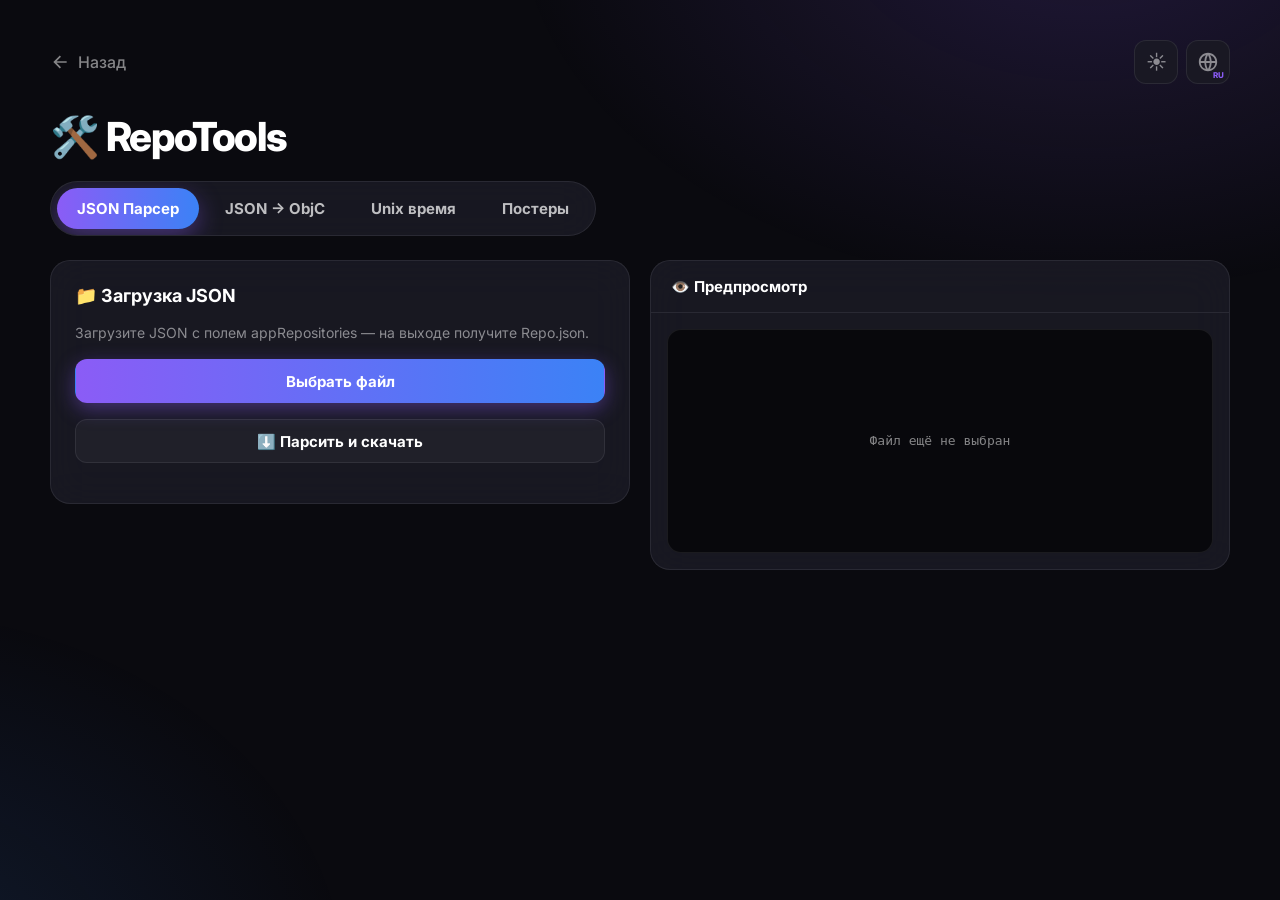
==== commit 2e5dab17: "6" ====
--- a/repotools/repository.html
+++ b/repotools/repository.html
@@ -202,20 +202,6 @@
             .poster-preview { position: static; order: -1; }
         }
 
-        /* ============ Downloader ============ */
-        .dl-note { padding: 0.9rem 1rem; border-radius: 14px; background: var(--bg-soft); border: 1px solid rgba(250, 204, 21, 0.45); display: grid; gap: 0.625rem; font-size: 0.875rem; line-height: 1.5; color: var(--text-secondary); }
-        .dl-note strong { color: var(--text); }
-        .dl-note[hidden] { display: none; }
-        .steps { margin-left: 1.25rem; display: grid; gap: 0.375rem; color: var(--text-secondary); line-height: 1.5; font-size: 0.875rem; }
-        .dl-info { display: grid; grid-template-columns: 1fr 1fr; gap: 0.5rem 1rem; font-size: 0.875rem; color: var(--text-secondary); }
-        .dl-info b { color: var(--text); font-weight: 700; }
-        .dl-barwrap { height: 14px; border-radius: 9999px; background: var(--bg-soft); border: 1px solid var(--border); overflow: hidden; }
-        .dl-bar { height: 100%; width: 0; border-radius: 9999px; background: var(--gradient); transition: width 0.2s linear; }
-        .dl-stats { font: 700 0.9375rem/1.4 var(--font); color: var(--text); min-height: 1.4em; }
-        .dl-segs { width: 100%; height: 22px; border-radius: 8px; background: var(--code-bg); border: 1px solid var(--border); display: block; }
-        .dl-cmd { display: flex; gap: 0.5rem; align-items: stretch; }
-        .dl-cmd code { flex: 1; min-width: 0; padding: 0.65rem 0.85rem; border-radius: 12px; background: var(--code-bg); border: 1px solid var(--border); font: 0.8125rem/1.45 var(--mono); color: var(--code-ink); overflow-x: auto; white-space: nowrap; scrollbar-width: thin; }
-        .dl-cmd .btn { flex-shrink: 0; }
         ::-webkit-scrollbar { width: 8px; height: 8px; }
         ::-webkit-scrollbar-track { background: transparent; }
         ::-webkit-scrollbar-thumb { background: var(--border); border-radius: 4px; }
@@ -245,7 +231,6 @@
         <button class="tool-tab" type="button" role="tab" data-tool="objc" data-i18n="tab.objc" aria-selected="false">JSON → ObjC</button>
         <button class="tool-tab" type="button" role="tab" data-tool="time" data-i18n="tab.time" aria-selected="false">Unix время</button>
         <button class="tool-tab" type="button" role="tab" data-tool="posters" data-i18n="tab.posters" aria-selected="false">Постеры</button>
-        <button class="tool-tab" type="button" role="tab" data-tool="dl" data-i18n="tab.dl" aria-selected="false">Качалка</button>
     </nav>
 
     <!-- ============ Парсер Repo.json ============ -->
@@ -524,7 +509,7 @@
                 <!-- channel mode -->
                 <div class="poster-row" data-only="channel" hidden>
                     <label class="field"><span data-i18n="poster.chCount">Приложений на постере</span>
-                        <select class="select" id="posterChCount"><option value="1" selected data-i18n="poster.chCount1p">1 · телефон</option><option value="c1" data-i18n="poster.chCount1c">1 · карточка</option><option value="2">2</option><option value="3">3</option><option value="4">4</option><option value="5">5</option><option value="7">7</option></select></label>
+                        <select class="select" id="posterChCount"><option value="1" selected data-i18n="poster.chCount1p">1 · телефон</option><option value="c1" data-i18n="poster.chCount1c">1 · карточка</option><option value="2">2</option><option value="3">3</option><option value="4">4</option><option value="5">5</option><option value="6">6</option><option value="7">7</option></select></label>
                 </div>
                 <div class="poster-row" data-only="channel" hidden>
                     <label class="field"><span data-i18n="poster.chStatus">Тип поста</span>
@@ -532,12 +517,12 @@
                     <label class="field"><span data-i18n="poster.format">Формат</span>
                         <select class="select" id="posterFormatChannel"><option value="1080" selected>16:9 · 1920×1080</option><option value="720">16:9 · 1280×720</option><option value="1440">16:9 · 2560×1440</option></select></label>
                 </div>
-                <div class="field" data-only="channel" data-ch-count="c1 2 3 4 5 7" hidden>
+                <div class="field" data-only="channel" data-ch-count="c1 2 3 4 5 6 7" hidden>
                     <span data-i18n="poster.ch3Order">Порядок приложений (слева направо)</span>
                     <div class="slots" id="posterCh3Slots"></div>
                     <p class="hint" data-i18n="poster.ch3Hint">Берутся три последних приложения, главное стоит по центру. Стрелки меняют их местами.</p>
                 </div>
-                <div class="field ch3-slot" data-only="channel" data-ch-count="c1 2 3 4 5 7" hidden>
+                <div class="field ch3-slot" data-only="channel" data-ch-count="c1 2 3 4 5 6 7" hidden>
                     <span><span data-i18n="poster.ch3App">Приложение</span> 1</span>
                     <div class="picker">
                         <input class="input" id="posterCh3Search0" type="search" autocomplete="off" placeholder="Найти приложение…" data-i18n-ph="poster.appSearch">
@@ -552,7 +537,7 @@
                     </select>
                     <button type="button" class="btn btn--sm" id="posterCh3Below0" aria-pressed="false">Бейдж: в конце названия</button>
                 </div>
-                <div class="field ch3-slot" data-only="channel" data-ch-count="2 3 4 5 7" hidden>
+                <div class="field ch3-slot" data-only="channel" data-ch-count="2 3 4 5 6 7" hidden>
                     <span><span data-i18n="poster.ch3App">Приложение</span> 2</span>
                     <div class="picker">
                         <input class="input" id="posterCh3Search1" type="search" autocomplete="off" placeholder="Найти приложение…" data-i18n-ph="poster.appSearch">
@@ -567,7 +552,7 @@
                     </select>
                     <button type="button" class="btn btn--sm" id="posterCh3Below1" aria-pressed="false">Бейдж: в конце названия</button>
                 </div>
-                <div class="field ch3-slot" data-only="channel" data-ch-count="3 4 5 7" hidden>
+                <div class="field ch3-slot" data-only="channel" data-ch-count="3 4 5 6 7" hidden>
                     <span><span data-i18n="poster.ch3App">Приложение</span> 3</span>
                     <div class="picker">
                         <input class="input" id="posterCh3Search2" type="search" autocomplete="off" placeholder="Найти приложение…" data-i18n-ph="poster.appSearch">
@@ -582,7 +567,7 @@
                     </select>
                     <button type="button" class="btn btn--sm" id="posterCh3Below2" aria-pressed="false">Бейдж: в конце названия</button>
                 </div>
-                <div class="field ch3-slot" data-only="channel" data-ch-count="4 5 7" hidden>
+                <div class="field ch3-slot" data-only="channel" data-ch-count="4 5 6 7" hidden>
                     <span><span data-i18n="poster.ch3App">Приложение</span> 4</span>
                     <div class="picker">
                         <input class="input" id="posterCh3Search3" type="search" autocomplete="off" placeholder="Найти приложение…" data-i18n-ph="poster.appSearch">
@@ -597,7 +582,7 @@
                     </select>
                     <button type="button" class="btn btn--sm" id="posterCh3Below3" aria-pressed="false">Бейдж: в конце названия</button>
                 </div>
-                <div class="field ch3-slot" data-only="channel" data-ch-count="5 7" hidden>
+                <div class="field ch3-slot" data-only="channel" data-ch-count="5 6 7" hidden>
                     <span><span data-i18n="poster.ch3App">Приложение</span> 5</span>
                     <div class="picker">
                         <input class="input" id="posterCh3Search4" type="search" autocomplete="off" placeholder="Найти приложение…" data-i18n-ph="poster.appSearch">
@@ -612,7 +597,7 @@
                     </select>
                     <button type="button" class="btn btn--sm" id="posterCh3Below4" aria-pressed="false">Бейдж: в конце названия</button>
                 </div>
-                <div class="field ch3-slot" data-only="channel" data-ch-count="7" hidden>
+                <div class="field ch3-slot" data-only="channel" data-ch-count="6 7" hidden>
                     <span><span data-i18n="poster.ch3App">Приложение</span> 6</span>
                     <div class="picker">
                         <input class="input" id="posterCh3Search5" type="search" autocomplete="off" placeholder="Найти приложение…" data-i18n-ph="poster.appSearch">
@@ -642,8 +627,8 @@
                     </select>
                     <button type="button" class="btn btn--sm" id="posterCh3Below6" aria-pressed="false">Бейдж: в конце названия</button>
                 </div>
-                <label class="field" data-only="channel" data-ch-count="c1 2 3 4 5 7" hidden><span data-i18n="poster.ch3Title">Заголовок слева</span><input class="input" id="posterCh3Title" type="text" maxlength="80" autocomplete="off"></label>
-                <label class="field" data-only="channel" data-ch-count="c1 2 3 4 5 7" hidden><span data-i18n="poster.ch3Sub">Подпись под заголовком</span><input class="input" id="posterCh3Sub" type="text" maxlength="80" autocomplete="off"></label>
+                <label class="field" data-only="channel" data-ch-count="c1 2 3 4 5 6 7" hidden><span data-i18n="poster.ch3Title">Заголовок слева</span><input class="input" id="posterCh3Title" type="text" maxlength="80" autocomplete="off"></label>
+                <label class="field" data-only="channel" data-ch-count="c1 2 3 4 5 6 7" hidden><span data-i18n="poster.ch3Sub">Подпись под заголовком</span><input class="input" id="posterCh3Sub" type="text" maxlength="80" autocomplete="off"></label>
                 <label class="field" data-only="channel" hidden><span data-i18n="poster.chBadge">Текст бейджа</span><input class="input" id="posterChBadge" type="text" maxlength="40"></label>
                 <label class="field" data-only="channel" data-ch-count="1" hidden><span data-i18n="poster.chName">Название</span><input class="input" id="posterChName" type="text" maxlength="80"></label>
                 <div class="poster-row" data-only="channel" hidden>
@@ -760,180 +745,8 @@
                 <p class="poster-hint" id="posterHint"></p>
             </section>
         </div>
-    </section>
-    <!-- ============ Downloader ============ -->
-    <section class="tool" id="tool-dl" data-tool="dl" role="tabpanel" hidden>
-        <div class="grid-2">
-            <article class="card card__body">
-                <h2 class="card__title" data-i18n="dl.title">Качалка</h2>
-                <p class="hint" data-i18n="dl.intro">Вставьте прямую ссылку на файл. Качалка проверит её и скачает файл в несколько потоков.</p>
-                <label class="field"><span data-i18n="dl.link">Ссылка на файл</span>
-                    <input class="input" id="dlUrl" type="url" inputmode="url" spellcheck="false" autocomplete="off" placeholder="https://…"></label>
-                <div class="dl-note" id="dlHostNote" hidden>
-                    <strong data-i18n="dl.hostTitle">Это страница файла на dailyuploads.net, а не прямая ссылка.</strong>
-                    <ol class="steps">
-                        <li data-i18n="dl.hostS1">Откройте страницу кнопкой ниже и пройдите проверку сайта (таймер и капчу): это делает человек.</li>
-                        <li data-i18n="dl.hostS2">Когда появится кнопка скачивания, скопируйте её адрес (правая кнопка → «Копировать адрес ссылки»).</li>
-                        <li data-i18n="dl.hostS3">Вставьте этот адрес сюда вместо ссылки на страницу.</li>
-                    </ol>
-                    <button class="btn btn--sm" type="button" id="dlOpenPage" data-i18n="dl.openPage">Открыть страницу файла</button>
-                </div>
-                <div class="poster-row">
-                    <label class="field"><span data-i18n="dl.threads">Потоков</span>
-                        <select class="select" id="dlThreads"><option value="1">1</option><option value="2">2</option><option value="4">4</option><option value="8" selected>8</option><option value="16">16</option><option value="32">32</option></select></label>
-                    <label class="field"><span data-i18n="dl.chunk">Размер части</span>
-                        <select class="select" id="dlChunk"><option value="1">1 MB</option><option value="2">2 MB</option><option value="4" selected>4 MB</option><option value="8">8 MB</option><option value="16">16 MB</option></select></label>
-                </div>
-                <label class="field"><span data-i18n="dl.name">Имя файла</span>
-                    <input class="input" id="dlName" type="text" spellcheck="false" autocomplete="off"></label>
-                <div class="poster-actions">
-                    <button class="btn" id="dlCheck" type="button" data-i18n="dl.check">Проверить ссылку</button>
-                    <button class="btn btn--primary" id="dlStart" type="button" disabled data-i18n="dl.start">Скачать</button>
-                    <button class="btn" id="dlCancel" type="button" hidden data-i18n="dl.cancel">Отмена</button>
-                </div>
-                <p class="status" id="dlStatus" style="text-align:left;white-space:normal"></p>
-            </article>
-
-            <article class="card card__body">
-                <h2 class="card__title" data-i18n="dl.progress">Ход загрузки</h2>
-                <div class="dl-info" id="dlInfo"></div>
-                <div class="dl-barwrap"><div class="dl-bar" id="dlBar"></div></div>
-                <div class="dl-stats" id="dlStats">—</div>
-                <canvas id="dlSegs" class="dl-segs" width="640" height="22" aria-label="Segments"></canvas>
-                <p class="hint" data-i18n="dl.segHint">Каждая ячейка — часть файла: серая ждёт, голубая качается, зелёная готова.</p>
-            </article>
-        </div>
-
-        <article class="card card__body" style="margin-top:1.25rem">
-            <h2 class="card__title" data-i18n="dl.pcTitle">Быстрее всего — на компьютере</h2>
-            <p class="hint" data-i18n="dl.pcHint">Браузер скачивает по частям только с серверов, которые это разрешают (CORS). Если проверка не прошла, возьмите команду: она работает с вашего компьютера и с вашего IP, поэтому подходит и для ссылок, привязанных к IP.</p>
-            <div class="field"><span>aria2c</span><div class="dl-cmd"><code id="dlCmdAria"></code><button class="btn btn--sm" type="button" data-copy="dlCmdAria" data-i18n="copy">Копировать</button></div></div>
-            <div class="field"><span>Node.js (fastdl.js)</span><div class="dl-cmd"><code id="dlCmdNode"></code><button class="btn btn--sm" type="button" data-copy="dlCmdNode" data-i18n="copy">Копировать</button></div>
-                <button class="btn btn--sm" type="button" id="dlGetScript" data-i18n="dl.getScript" style="justify-self:start">Скачать fastdl.js</button></div>
-            <div class="field"><span>curl (1 <span data-i18n="dl.stream">поток</span>)</span><div class="dl-cmd"><code id="dlCmdCurl"></code><button class="btn btn--sm" type="button" data-copy="dlCmdCurl" data-i18n="copy">Копировать</button></div></div>
-        </article>
-    </section>
-</div>
+    </section></div>
 <div class="toast" id="toast" role="status" aria-live="polite"></div>
-<script type="text/plain" id="dlNodeScript">
-#!/usr/bin/env node
-'use strict';
-// iApps fastdl: многопоточная качалка без зависимостей (нужен только Node.js).
-// Запуск:  node fastdl.js "<прямая ссылка>" [-n потоков] [-o имя_файла] [-r referer]
-const http = require('http');
-const https = require('https');
-const fs = require('fs');
-const path = require('path');
-
-const args = process.argv.slice(2);
-let url = '', threads = 8, out = '', referer = '';
-for (let i = 0; i < args.length; i += 1) {
-    const a = args[i];
-    if (a === '-n') threads = Math.max(1, Math.min(64, parseInt(args[++i], 10) || 8));
-    else if (a === '-o') out = args[++i] || '';
-    else if (a === '-r') referer = args[++i] || '';
-    else if (!url) url = a;
-}
-if (!url) {
-    console.log('Использование: node fastdl.js "<ссылка>" [-n потоков] [-o файл] [-r referer]');
-    process.exit(1);
-}
-const CHUNK = 4 * 1024 * 1024;
-const UA = 'Mozilla/5.0 (compatible; iApps-fastdl/1.0)';
-
-function request(u, headers, redirects) {
-    return new Promise((resolve, reject) => {
-        const lib = u.startsWith('https:') ? https : http;
-        const h = Object.assign({ 'User-Agent': UA }, referer ? { Referer: referer } : {}, headers || {});
-        const req = lib.request(u, { method: 'GET', headers: h }, (res) => {
-            if ([301, 302, 303, 307, 308].indexOf(res.statusCode) !== -1 && res.headers.location && (redirects || 0) < 8) {
-                res.resume();
-                resolve(request(new URL(res.headers.location, u).toString(), headers, (redirects || 0) + 1));
-                return;
-            }
-            resolve({ res: res, url: u });
-        });
-        req.on('error', reject);
-        req.setTimeout(30000, () => req.destroy(new Error('timeout')));
-        req.end();
-    });
-}
-const fmt = (n) => (n >= 1073741824 ? (n / 1073741824).toFixed(2) + ' GB' : (n / 1048576).toFixed(1) + ' MB');
-
-async function main() {
-    // 1) проверяем, умеет ли сервер отдавать файл по частям
-    const probe = await request(url, { Range: 'bytes=0-0' });
-    const status = probe.res.statusCode;
-    let total = 0, ranges = false;
-    const cr = /\/(\d+)$/.exec(probe.res.headers['content-range'] || '');
-    if (status === 206 && cr) { total = parseInt(cr[1], 10); ranges = true; }
-    else if (status === 200) total = parseInt(probe.res.headers['content-length'] || '0', 10);
-    probe.res.destroy();
-    if (status !== 200 && status !== 206) { console.error('Сервер ответил: ' + status); process.exit(2); }
-    const finalUrl = probe.url;
-    let name = out;
-    if (!name) {
-        const cd = /filename\*?=(?:UTF-8'')?"?([^";]+)"?/i.exec(probe.res.headers['content-disposition'] || '');
-        name = cd ? decodeURIComponent(cd[1]) : decodeURIComponent(path.basename(new URL(finalUrl).pathname)) || 'download.bin';
-    }
-    console.log('Файл: ' + name + (total ? ' (' + fmt(total) + ')' : '') + ' | ' + (ranges ? 'потоков: ' + threads : 'сервер не поддерживает докачку по частям, качаю в 1 поток'));
-
-    const fd = fs.openSync(name, 'w');
-    let received = 0;
-    const started = Date.now();
-    const timer = setInterval(() => {
-        const sec = (Date.now() - started) / 1000 || 1;
-        const pct = total ? Math.floor((received / total) * 100) + '% ' : '';
-        process.stdout.write('\r' + pct + fmt(received) + (total ? ' / ' + fmt(total) : '') + ' | ' + fmt(received / sec) + '/с   ');
-    }, 500);
-
-    async function fetchRange(start, end) {
-        for (let attempt = 1; attempt <= 5; attempt += 1) {
-            let got = 0;
-            try {
-                const r = await request(finalUrl, { Range: 'bytes=' + start + '-' + end });
-                if (r.res.statusCode !== 206) throw new Error('status ' + r.res.statusCode);
-                let pos = start;
-                await new Promise((resolve, reject) => {
-                    r.res.on('data', (d) => { fs.writeSync(fd, d, 0, d.length, pos); pos += d.length; got += d.length; received += d.length; });
-                    r.res.on('end', resolve); r.res.on('error', reject);
-                });
-                if (pos !== end + 1) throw new Error('short');
-                return;
-            } catch (e) {
-                received -= got;
-                if (attempt === 5) throw e;
-                await new Promise((r) => setTimeout(r, 500 * attempt));
-            }
-        }
-    }
-
-    if (ranges && total > 0) {
-        const count = Math.ceil(total / CHUNK);
-        let next = 0;
-        const worker = async () => {
-            for (;;) {
-                const i = next++;
-                if (i >= count) return;
-                await fetchRange(i * CHUNK, Math.min(total, (i + 1) * CHUNK) - 1);
-            }
-        };
-        await Promise.all(Array.from({ length: Math.min(threads, count) }, worker));
-    } else {
-        const r = await request(finalUrl, {});
-        let pos = 0;
-        await new Promise((resolve, reject) => {
-            r.res.on('data', (d) => { fs.writeSync(fd, d, 0, d.length, pos); pos += d.length; received += d.length; });
-            r.res.on('end', resolve); r.res.on('error', reject);
-        });
-    }
-    clearInterval(timer);
-    fs.closeSync(fd);
-    const sec = (Date.now() - started) / 1000 || 1;
-    console.log('\rГотово: ' + name + ' | ' + fmt(received) + ' за ' + sec.toFixed(1) + ' с (' + fmt(received / sec) + '/с)        ');
-}
-main().catch((e) => { console.error('\nОшибка: ' + e.message); process.exit(1); });
-</script>
 <script>
 (function () {
     'use strict';
@@ -971,47 +784,6 @@
             'poster.title': 'Заголовок',
             'poster.showDate': 'Показывать дату обновления',
             'poster.showVersion': 'Показывать версию приложения',
-            'tab.dl': 'Качалка',
-            'copy': 'Копировать',
-            'dl.title': 'Качалка',
-            'dl.intro': 'Вставьте прямую ссылку на файл. Качалка проверит её и скачает файл в несколько потоков.',
-            'dl.link': 'Ссылка на файл',
-            'dl.hostTitle': 'Это страница файла на dailyuploads.net, а не прямая ссылка.',
-            'dl.hostS1': 'Откройте страницу кнопкой ниже и пройдите проверку сайта (таймер и капчу): это делает человек.',
-            'dl.hostS2': 'Когда появится кнопка скачивания, скопируйте её адрес (правая кнопка → «Копировать адрес ссылки»).',
-            'dl.hostS3': 'Вставьте этот адрес сюда вместо ссылки на страницу.',
-            'dl.openPage': 'Открыть страницу файла',
-            'dl.threads': 'Потоков',
-            'dl.chunk': 'Размер части',
-            'dl.name': 'Имя файла',
-            'dl.check': 'Проверить ссылку',
-            'dl.start': 'Скачать',
-            'dl.cancel': 'Отмена',
-            'dl.progress': 'Ход загрузки',
-            'dl.segHint': 'Каждая ячейка — часть файла: серая ждёт, голубая качается, зелёная готова.',
-            'dl.pcTitle': 'Быстрее всего — на компьютере',
-            'dl.pcHint': 'Браузер скачивает по частям только с серверов, которые это разрешают (CORS). Если проверка не прошла, возьмите команду: она работает с вашего компьютера и с вашего IP, поэтому подходит и для ссылок, привязанных к IP.',
-            'dl.getScript': 'Скачать fastdl.js',
-            'dl.stream': 'поток',
-            'dl.badUrl': 'Введите ссылку, которая начинается с http:// или https://',
-            'dl.isPage': 'Это страница файла, а не прямая ссылка. Следуйте шагам выше.',
-            'dl.checking': 'Проверяю ссылку…',
-            'dl.noCors': 'Сервер не разрешает скачивание по частям из браузера (CORS) или недоступен. Используйте команды ниже: они качают с вашего компьютера.',
-            'dl.badAnswer': 'Сервер ответил ошибкой. Возможно, ссылка устарела или привязана к другому IP.',
-            'dl.size': 'Размер',
-            'dl.ranges': 'Скачивание по частям',
-            'dl.yes': 'да',
-            'dl.no': 'нет',
-            'dl.saveHow': 'Сохранение',
-            'dl.saveDisk': 'сразу на диск',
-            'dl.saveMem': 'через память браузера',
-            'dl.readyMulti': 'Ссылка подходит: можно качать в несколько потоков.',
-            'dl.readySingle': 'Сервер не отдаёт файл по частям, будет обычная загрузка в один поток.',
-            'dl.sec': 'с',
-            'dl.eta': 'осталось',
-            'dl.done': 'Готово: {size} за {time} (в среднем {speed}/с).',
-            'dl.cancelled': 'Загрузка отменена.',
-            'dl.failed': 'Загрузка не удалась: сервер оборвал соединение. Попробуйте ещё раз или используйте команды ниже.',
             'poster.modeGif': 'GIF',
             'poster.gifCount': 'Последних приложений',
             'poster.gifHold': 'Секунд на приложение',
@@ -1201,47 +973,6 @@
             'poster.title': 'Title',
             'poster.showDate': 'Show update date',
             'poster.showVersion': 'Show app version',
-            'tab.dl': 'Downloader',
-            'copy': 'Copy',
-            'dl.title': 'Downloader',
-            'dl.intro': 'Paste a direct link to a file. The downloader checks it and downloads the file in several threads.',
-            'dl.link': 'File link',
-            'dl.hostTitle': 'This is a file page on dailyuploads.net, not a direct link.',
-            'dl.hostS1': 'Open the page with the button below and pass the site’s check (timer and captcha): a human does this.',
-            'dl.hostS2': 'When the download button appears, copy its address (right click → “Copy link address”).',
-            'dl.hostS3': 'Paste that address here instead of the page link.',
-            'dl.openPage': 'Open the file page',
-            'dl.threads': 'Threads',
-            'dl.chunk': 'Part size',
-            'dl.name': 'File name',
-            'dl.check': 'Check link',
-            'dl.start': 'Download',
-            'dl.cancel': 'Cancel',
-            'dl.progress': 'Progress',
-            'dl.segHint': 'Each cell is a part of the file: gray is waiting, blue is downloading, green is done.',
-            'dl.pcTitle': 'Fastest — on your computer',
-            'dl.pcHint': 'A browser can download in parts only from servers that allow it (CORS). If the check fails, use a command: it runs on your computer and your IP, so it also works for IP-locked links.',
-            'dl.getScript': 'Download fastdl.js',
-            'dl.stream': 'stream',
-            'dl.badUrl': 'Enter a link that starts with http:// or https://',
-            'dl.isPage': 'This is a file page, not a direct link. Follow the steps above.',
-            'dl.checking': 'Checking the link…',
-            'dl.noCors': 'The server does not allow part-by-part downloads from a browser (CORS) or is unreachable. Use the commands below: they download from your computer.',
-            'dl.badAnswer': 'The server answered with an error. The link may be expired or tied to another IP.',
-            'dl.size': 'Size',
-            'dl.ranges': 'Download in parts',
-            'dl.yes': 'yes',
-            'dl.no': 'no',
-            'dl.saveHow': 'Saving',
-            'dl.saveDisk': 'straight to disk',
-            'dl.saveMem': 'via browser memory',
-            'dl.readyMulti': 'The link works: it can be downloaded in several threads.',
-            'dl.readySingle': 'The server does not serve the file in parts, so it will be a normal single-thread download.',
-            'dl.sec': 's',
-            'dl.eta': 'left',
-            'dl.done': 'Done: {size} in {time} (average {speed}/s).',
-            'dl.cancelled': 'Download cancelled.',
-            'dl.failed': 'Download failed: the server dropped the connection. Try again or use the commands below.',
             'poster.modeGif': 'GIF',
             'poster.gifCount': 'Latest apps',
             'poster.gifHold': 'Seconds per app',
@@ -3389,6 +3120,7 @@
         }
         // параметры веера: масштабы, верх каждой карточки, наклоны; промежуток null — растянуть на всю ширину
         const SP = n === 4 ? { F: [0.92, 0.97, 0.97, 0.92], Y: [352, 308, 308, 352], ROT: [-0.03, -0.012, 0.012, 0.03], gap: 94, main: -1 }
+            : n === 6 ? (() => { const F6 = [0.7, 0.76, 0.8, 0.8, 0.76, 0.7]; return { F: F6, Y: F6.map(f => Math.round(686 - 380 * f)), ROT: [-0.045, -0.028, -0.01, 0.01, 0.028, 0.045], gap: null, main: 3 }; })()
             : n === 7 ? (() => { const F7 = [0.56, 0.62, 0.68, 0.74, 0.68, 0.62, 0.56]; return { F: F7, Y: F7.map(f => Math.round(700 - 380 * f)), ROT: [-0.05, -0.035, -0.02, 0, 0.02, 0.035, 0.05], gap: null, main: 3 }; })()
             : { F: [0.84, 0.9, 0.95, 0.9, 0.84], Y: [392, 352, 312, 352, 392], ROT: [-0.045, -0.025, 0, 0.025, 0.045], gap: null, main: 2 };
         const F = SP.F, totalW = F.reduce((s, f) => s + 350 * f, 0), gap = SP.gap == null ? (LW - padX * 2 - totalW) / (n - 1) : SP.gap;
@@ -3611,7 +3343,7 @@
     function chCards() { const v = pEl.chCount.value; return v === '1' ? 0 : v === 'c1' ? 1 : (Number(v) || 0); }
     function rebuildCh3() {
         const n = chCards() || 3, top = P.apps.slice(0, n);
-        const ORDERS = { 1: [0], 2: [1, 0], 3: [1, 0, 2], 4: [1, 0, 2, 3], 5: [3, 1, 0, 2, 4], 7: [5, 3, 1, 0, 2, 4, 6] };   // новейшее — главная карточка
+        const ORDERS = { 1: [0], 2: [1, 0], 3: [1, 0, 2], 4: [1, 0, 2, 3], 5: [3, 1, 0, 2, 4], 6: [5, 3, 1, 0, 2, 4], 7: [5, 3, 1, 0, 2, 4, 6] };   // новейшее — главная карточка
         const order = ORDERS[n] || top.map((_, i) => i);
         P.ch3Apps = top.length === n ? order.map(i => top[i]) : top.slice();
         P.ch3Touched = [false, false, false, false, false, false, false]; P.ch3MarkTouched = [false, false, false, false, false, false, false];
@@ -4156,259 +3888,6 @@
         } catch (e) { console.error(e); setPosterStatus(t('poster.errExport'), 'error'); }
     });
 
-    /* ===================== Downloader ===================== */
-    const dlEl = {
-        url: $('#dlUrl'), name: $('#dlName'), threads: $('#dlThreads'), chunk: $('#dlChunk'), check: $('#dlCheck'), start: $('#dlStart'), cancel: $('#dlCancel'),
-        status: $('#dlStatus'), hostNote: $('#dlHostNote'), openPage: $('#dlOpenPage'), info: $('#dlInfo'), bar: $('#dlBar'), stats: $('#dlStats'), segs: $('#dlSegs'),
-        cmdAria: $('#dlCmdAria'), cmdNode: $('#dlCmdNode'), cmdCurl: $('#dlCmdCurl'), nodeScript: $('#dlNodeScript'), getScript: $('#dlGetScript')
-    };
-    const D = { info: null, running: false, abort: null, nameTouched: false, timer: 0 };
-
-    const fmtBytes = (n) => {
-        if (!isFinite(n) || n < 0) return '—';
-        if (n >= 1073741824) return (n / 1073741824).toFixed(2) + ' GB';
-        if (n >= 1048576) return (n / 1048576).toFixed(1) + ' MB';
-        return Math.round(n / 1024) + ' KB';
-    };
-    const fmtTime = (sec) => {
-        if (!isFinite(sec) || sec < 0) return '—';
-        const s = Math.round(sec), m = Math.floor(s / 60);
-        return m >= 60 ? Math.floor(m / 60) + ':' + String(m % 60).padStart(2, '0') + ':' + String(s % 60).padStart(2, '0') : m + ':' + String(s % 60).padStart(2, '0');
-    };
-    function dlStatus(text, cls) { dlEl.status.textContent = text || ''; dlEl.status.className = 'status' + (cls ? ' ' + cls : ''); dlEl.status.style.textAlign = 'left'; dlEl.status.style.whiteSpace = 'normal'; }
-    function dlParse() {
-        try { const u = new URL(dlEl.url.value.trim()); return /^https?:$/.test(u.protocol) ? u : null; } catch (e) { return null; }
-    }
-    // страница файла на dailyuploads (12 символов в пути), а не прямая ссылка
-    function dlPageCode(u) {
-        if (!u || !/(^|\.)dailyuploads\.net$/i.test(u.hostname)) return null;
-        const m = /^\/([a-z0-9]{12})\/?$/i.exec(u.pathname);
-        return m ? m[1] : null;
-    }
-    function dlGuessName(u) {
-        const seg = (u.pathname.split('/').filter(Boolean).pop() || '');
-        try { return decodeURIComponent(seg) || 'download.bin'; } catch (e) { return seg || 'download.bin'; }
-    }
-    const dlQuote = (s) => '"' + String(s).replace(/(["\\$`])/g, '\\$1') + '"';
-    function dlRefreshCmds() {
-        const u = dlParse(), n = Number(dlEl.threads.value) || 8;
-        const url = u ? u.toString() : 'https://…', name = dlEl.name.value.trim() || (u ? dlGuessName(u) : 'file.bin');
-        dlEl.cmdAria.textContent = 'aria2c -x ' + Math.min(16, n) + ' -s ' + Math.min(16, n) + ' -k 1M -o ' + dlQuote(name) + ' ' + dlQuote(url);
-        dlEl.cmdNode.textContent = 'node fastdl.js ' + dlQuote(url) + ' -n ' + n + ' -o ' + dlQuote(name);
-        dlEl.cmdCurl.textContent = 'curl -L -C - -o ' + dlQuote(name) + ' ' + dlQuote(url);
-    }
-    function dlInfoRows(rows) {
-        dlEl.info.innerHTML = rows.map(r => '<span>' + escHtml(r[0]) + '</span><b>' + escHtml(r[1]) + '</b>').join('');
-    }
-    function dlReset() {
-        D.info = null; dlEl.start.disabled = true;
-        dlEl.bar.style.width = '0'; dlEl.stats.textContent = '—'; dlInfoRows([]); dlDrawSegs(null, 0);
-    }
-    function dlOnInput() {
-        if (D.running) return;
-        const u = dlParse();
-        dlEl.hostNote.hidden = !dlPageCode(u);
-        if (u && !D.nameTouched) dlEl.name.value = dlGuessName(u);
-        dlReset(); dlStatus('');
-        dlRefreshCmds();
-    }
-
-    // проверка: можно ли качать по частям прямо из браузера
-    async function dlProbe(url) {
-        let size = 0;
-        try {
-            const r = await fetch(url, { method: 'HEAD', mode: 'cors', cache: 'no-store', credentials: 'omit' });
-            size = Number(r.headers.get('content-length')) || 0;
-        } catch (e) { return { cors: false }; }
-        try {
-            const r = await fetch(url, { headers: { Range: 'bytes=0-0' }, mode: 'cors', cache: 'no-store', credentials: 'omit' });
-            const ranges = r.status === 206, m = /\/(\d+)$/.exec(r.headers.get('content-range') || '');
-            if (m) size = Number(m[1]);
-            if (r.body) r.body.cancel().catch(() => {});
-            return { cors: true, ranges: ranges, size: size, ok: r.status === 206 || r.status === 200 };
-        } catch (e) { return { cors: false }; }
-    }
-    dlEl.check.addEventListener('click', async () => {
-        if (D.running) return;
-        const u = dlParse();
-        if (!u) { dlStatus(t('dl.badUrl'), 'error'); return; }
-        if (dlPageCode(u)) { dlStatus(t('dl.isPage'), 'error'); dlEl.hostNote.hidden = false; return; }
-        dlStatus(t('dl.checking'), ''); dlEl.check.disabled = true;
-        const info = await dlProbe(u.toString());
-        dlEl.check.disabled = false;
-        if (!info.cors) {
-            D.info = null; dlEl.start.disabled = true; dlInfoRows([]);
-            dlStatus(t('dl.noCors'), 'error');
-            return;
-        }
-        if (!info.ok) { dlStatus(t('dl.badAnswer'), 'error'); return; }
-        D.info = info; dlEl.start.disabled = false;
-        const how = window.showSaveFilePicker ? t('dl.saveDisk') : t('dl.saveMem');
-        dlInfoRows([[t('dl.size'), info.size ? fmtBytes(info.size) : '?'], [t('dl.ranges'), info.ranges ? t('dl.yes') : t('dl.no')], [t('dl.saveHow'), how]]);
-        dlStatus(info.ranges ? t('dl.readyMulti') : t('dl.readySingle'), 'ok');
-        dlRefreshCmds();
-    });
-    dlEl.url.addEventListener('input', dlOnInput);
-    dlEl.name.addEventListener('input', () => { D.nameTouched = true; dlRefreshCmds(); });
-    dlEl.threads.addEventListener('change', dlRefreshCmds);
-    dlEl.openPage.addEventListener('click', () => { const u = dlParse(); if (u) window.open(u.toString(), '_blank', 'noopener'); });
-
-    // ячейки: серая — ждёт, голубая — качается, зелёная — готова
-    function dlDrawSegs(state, count) {
-        const c = dlEl.segs, ctx = c.getContext('2d'), W = c.width, H = c.height;
-        ctx.clearRect(0, 0, W, H);
-        if (!state || !count) return;
-        const w = W / count;
-        for (let i = 0; i < count; i += 1) {
-            ctx.fillStyle = state[i] === 2 ? '#34d399' : state[i] === 1 ? '#38bdf8' : 'rgba(148,163,184,0.28)';
-            ctx.fillRect(i * w, 0, Math.max(1, w - (w > 3 ? 1 : 0)), H);
-        }
-    }
-    // запись: прямо в файл на диске (Chrome/Edge) или в память с сохранением в конце
-    function dlFsWriter(stream) {
-        let chain = Promise.resolve();
-        return {
-            write(pos, buf) { chain = chain.then(() => stream.write({ type: 'write', position: pos, data: buf })); return chain; },
-            finish() { return chain.then(() => stream.close()); },
-            abort() { return chain.catch(() => {}).then(() => stream.abort().catch(() => {})); }
-        };
-    }
-    function dlMemWriter(name) {
-        const parts = [];
-        return {
-            write(pos, buf) { parts.push([pos, new Blob([buf])]); return Promise.resolve(); },
-            finish() {
-                parts.sort((a, b) => a[0] - b[0]);
-                const blob = new Blob(parts.map(p => p[1]), { type: 'application/octet-stream' });
-                const a = document.createElement('a');
-                a.href = URL.createObjectURL(blob); a.download = name;
-                document.body.appendChild(a); a.click(); document.body.removeChild(a);
-                setTimeout(() => URL.revokeObjectURL(a.href), 60000);
-                return Promise.resolve();
-            },
-            abort() { parts.length = 0; return Promise.resolve(); }
-        };
-    }
-    async function dlChunk(url, start, end, signal, onBytes) {
-        const r = await fetch(url, { headers: { Range: 'bytes=' + start + '-' + end }, mode: 'cors', credentials: 'omit', cache: 'no-store', signal: signal });
-        if (r.status !== 206) throw new Error('status ' + r.status);
-        const len = end - start + 1, buf = new Uint8Array(len), reader = r.body.getReader();
-        let off = 0;
-        for (;;) {
-            const res = await reader.read();
-            if (res.done) break;
-            if (off + res.value.length > len) throw new Error('overflow');
-            buf.set(res.value, off); off += res.value.length; onBytes(res.value.length);
-        }
-        if (off !== len) throw new Error('short');
-        return buf;
-    }
-    function dlSetRunning(on) {
-        D.running = on;
-        dlEl.start.hidden = on; dlEl.check.hidden = on; dlEl.cancel.hidden = !on;
-        [dlEl.url, dlEl.name, dlEl.threads, dlEl.chunk].forEach(el => { el.disabled = on; });
-    }
-    dlEl.start.addEventListener('click', async () => {
-        if (D.running || !D.info) return;
-        const u = dlParse(); if (!u) return;
-        const url = u.toString(), name = dlEl.name.value.trim() || dlGuessName(u);
-        const info = D.info, threads = Math.max(1, Number(dlEl.threads.value) || 8), chunkSize = (Number(dlEl.chunk.value) || 4) * 1048576;
-        // окно выбора файла нужно открыть сразу по клику
-        let writer = null;
-        if (window.showSaveFilePicker && info.ranges && info.size > 0) {
-            try { writer = dlFsWriter(await (await window.showSaveFilePicker({ suggestedName: name })).createWritable()); }
-            catch (e) { if (e && e.name === 'AbortError') return; writer = null; }
-        }
-        if (!writer) writer = dlMemWriter(name);
-        const abort = new AbortController();
-        D.abort = abort; dlSetRunning(true); dlStatus('');
-        const multi = info.ranges && info.size > 0;
-        const count = multi ? Math.ceil(info.size / chunkSize) : 0, state = new Uint8Array(count);
-        let received = 0, finished = 0;
-        const t0 = performance.now(), samples = [[t0, 0]];
-        const paint = () => {
-            const now = performance.now();
-            samples.push([now, received]);
-            while (samples.length > 2 && now - samples[0][0] > 3000) samples.shift();
-            const dt = (now - samples[0][0]) / 1000, speed = dt > 0 ? (received - samples[0][1]) / dt : 0;
-            const pct = info.size ? Math.min(100, received / info.size * 100) : 0;
-            dlEl.bar.style.width = (info.size ? pct : 100) + '%';
-            dlEl.stats.textContent = (info.size ? pct.toFixed(1) + '%  ·  ' + fmtBytes(received) + ' / ' + fmtBytes(info.size) : fmtBytes(received)) + '  ·  ' + fmtBytes(speed) + '/' + t('dl.sec') + (info.size && speed > 0 ? '  ·  ' + t('dl.eta') + ' ' + fmtTime((info.size - received) / speed) : '');
-            if (multi) dlDrawSegs(state, count);
-        };
-        D.timer = setInterval(paint, 250);
-        try {
-            if (multi) {
-                let next = 0;
-                const worker = async () => {
-                    for (;;) {
-                        if (abort.signal.aborted) return;
-                        const i = next++;
-                        if (i >= count) return;
-                        const start = i * chunkSize, end = Math.min(info.size, start + chunkSize) - 1;
-                        state[i] = 1;
-                        for (let attempt = 1; ; attempt += 1) {
-                            let got = 0;
-                            try {
-                                const buf = await dlChunk(url, start, end, abort.signal, (n) => { got += n; received += n; });
-                                await writer.write(start, buf);
-                                state[i] = 2; finished += 1;
-                                break;
-                            } catch (e) {
-                                received -= got;
-                                if (abort.signal.aborted) return;
-                                if (attempt >= 4) throw e;
-                                await new Promise(r => setTimeout(r, 400 * attempt));
-                            }
-                        }
-                    }
-                };
-                await Promise.all(Array.from({ length: Math.min(threads, count) }, worker));
-            } else {
-                // сервер не отдаёт файл по частям: обычная загрузка одним потоком
-                const r = await fetch(url, { mode: 'cors', credentials: 'omit', cache: 'no-store', signal: abort.signal });
-                if (!r.ok) throw new Error('status ' + r.status);
-                const reader = r.body.getReader(), chunks = [];
-                let pos = 0;
-                for (;;) {
-                    const res = await reader.read();
-                    if (res.done) break;
-                    chunks.push(res.value); received += res.value.length;
-                }
-                for (const c of chunks) { await writer.write(pos, c); pos += c.length; }
-            }
-            if (abort.signal.aborted) throw new Error('cancel');
-            await writer.finish();
-            paint(); dlEl.bar.style.width = '100%';
-            const sec = (performance.now() - t0) / 1000;
-            dlStatus(t('dl.done', { size: fmtBytes(received), time: fmtTime(sec), speed: fmtBytes(received / sec) }), 'ok');
-        } catch (e) {
-            await writer.abort();
-            if (abort.signal.aborted || (e && e.message === 'cancel')) dlStatus(t('dl.cancelled'), '');
-            else { console.error(e); dlStatus(t('dl.failed'), 'error'); }
-        } finally {
-            clearInterval(D.timer); dlSetRunning(false); D.abort = null;
-        }
-    });
-    dlEl.cancel.addEventListener('click', () => { if (D.abort) D.abort.abort(); });
-    // копирование команд и скрипта fastdl.js
-    $$('[data-copy]').forEach(btn => btn.addEventListener('click', async () => {
-        const code = document.getElementById(btn.dataset.copy);
-        if (code) toast((await copyText(code.textContent)) ? t('copied') : t('copyFail'));
-    }));
-    dlEl.getScript.addEventListener('click', () => {
-        const blob = new Blob([dlEl.nodeScript.textContent.replace(/^\n/, '')], { type: 'text/javascript' });
-        const a = document.createElement('a');
-        a.href = URL.createObjectURL(blob); a.download = 'fastdl.js';
-        document.body.appendChild(a); a.click(); document.body.removeChild(a);
-        setTimeout(() => URL.revokeObjectURL(a.href), 5000);
-    });
-    function dlOnLangInfo() {
-        const info = D.info, how = window.showSaveFilePicker ? t('dl.saveDisk') : t('dl.saveMem');
-        dlInfoRows([[t('dl.size'), info.size ? fmtBytes(info.size) : '?'], [t('dl.ranges'), info.ranges ? t('dl.yes') : t('dl.no')], [t('dl.saveHow'), how]]);
-    }
-    dlRefreshCmds();
-
     /* ===================== language ===================== */
     function applyLang() {
         html.lang = lang;
@@ -4419,7 +3898,6 @@
         $('#langCode').textContent = lang.toUpperCase();
         if (!parserData) { jsonBox.classList.add('empty'); }
         updateOutput(); updateTimestamp(); updateDate(); posterOnLang();
-        if (D.info && !D.running) dlOnLangInfo();
     }
     $('#langBtn').addEventListener('click', () => {
         lang = lang === 'ru' ? 'en' : 'ru';
